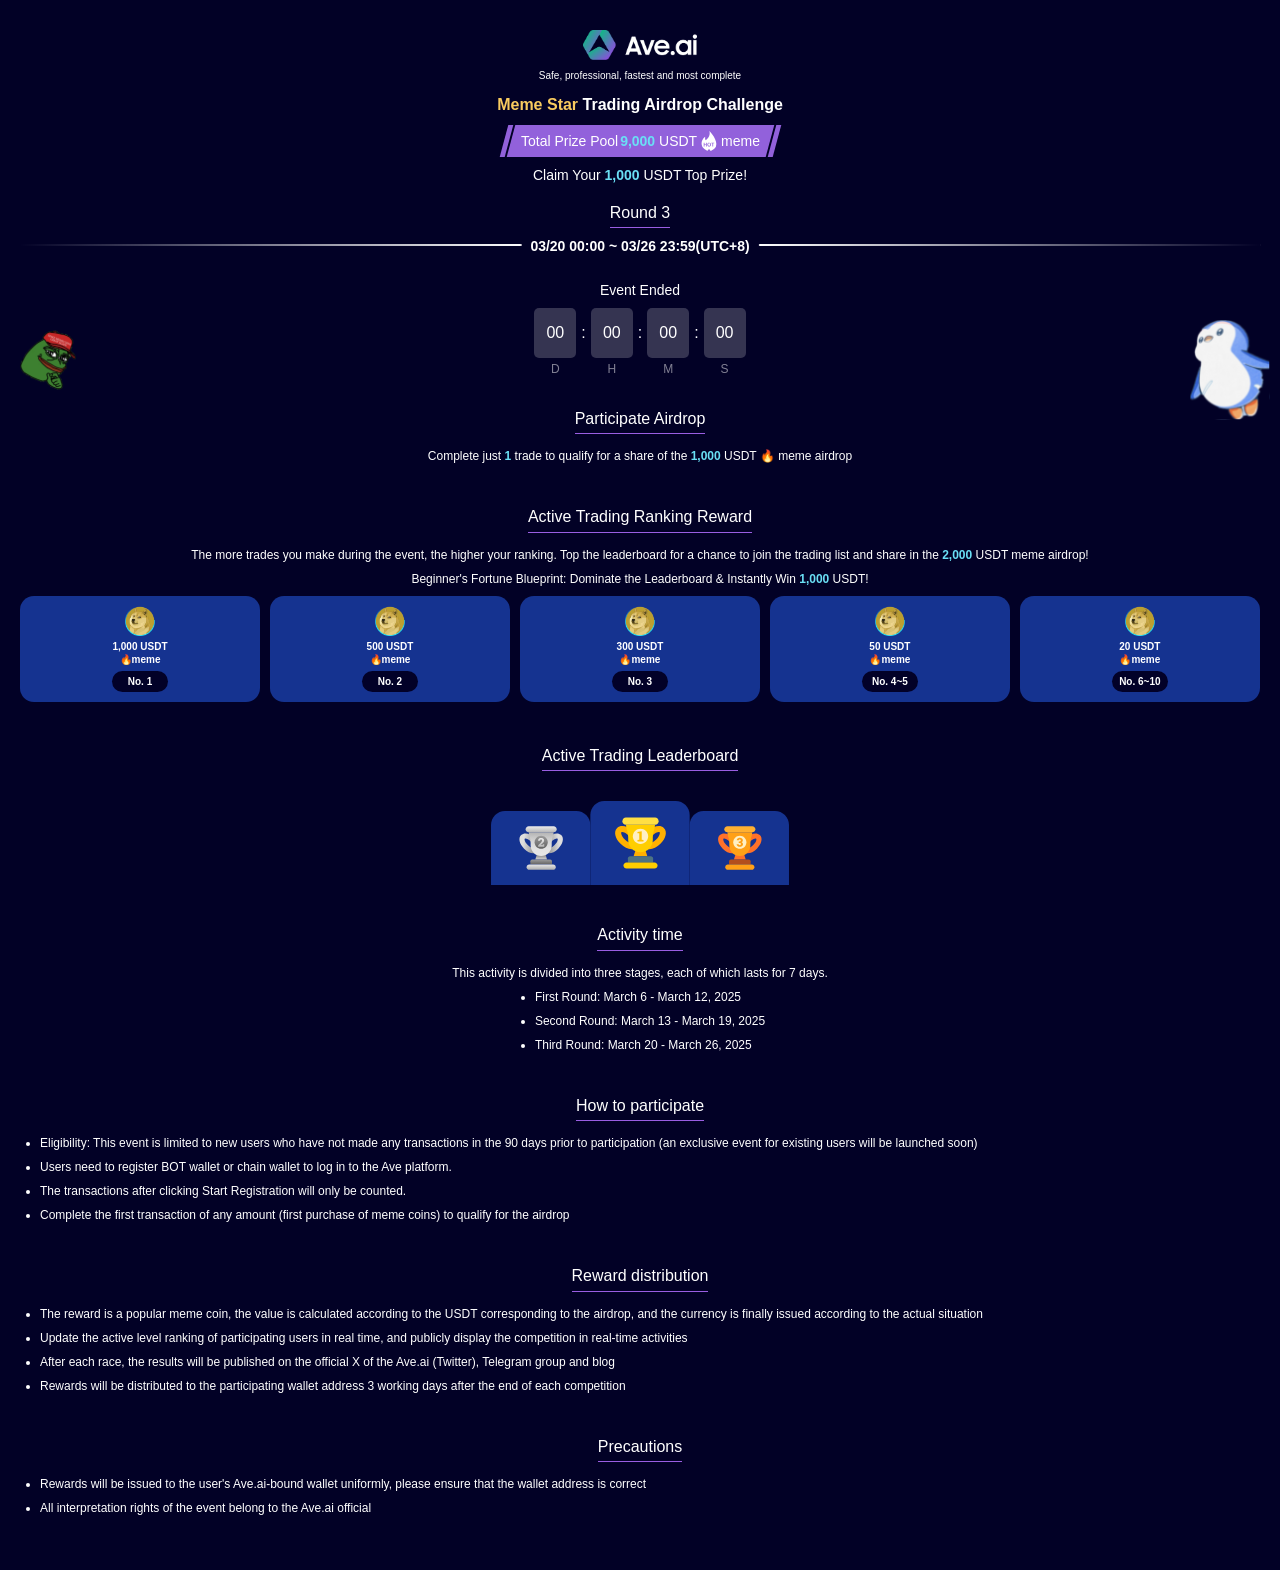
==== index.html @ 9c424b3a "deploy" ====
<!doctype html><html lang="en"><head><meta charset="UTF-8"><meta name="viewport" content="width=device-width,initial-scale=1"><link rel="icon" href="/favicon.ico"><title>Ave.ai</title><meta property="og:type" content="website"/><meta property="og:url" content="https://airdrop.ave.ai"/><meta property="og:title" content="Ave.ai MEME Trading Airdrop Challenge"/><meta property="og:description" content="Join the 9,000 USDT meme token airdrop! 🚀 Phase 1 (Jan 10-16) offers easy participation with big rewards. Complete 1 trade (1,500 USDT value) to qualify, trade daily for 7 days to unlock bonus airdrops, and climb the leaderboard for a chance at even more! Don't miss out! 🎉"/><meta property="og:image" content="https://ave.s3.ap-east-1.amazonaws.com/logo/share-3.jpeg"/><meta property="og:image:width" content="1200"><meta property="og:image:height" content="600"><meta property="twitter:card" content="summary_large_image"/><meta property="twitter:url" content="https://airdrop.ave.ai"/><meta property="twitter:title" content="Ave.ai MEME Trading Airdrop Challenge"/><meta property="twitter:description" content="Join the 9,000 USDT meme token airdrop! 🚀 Phase 1 (Jan 10-16) offers easy participation with big rewards. Complete 1 trade (1,500 USDT value) to qualify, trade daily for 7 days to unlock bonus airdrops, and climb the leaderboard for a chance at even more! Don't miss out! 🎉"/><meta property="twitter:image" content="https://ave.s3.ap-east-1.amazonaws.com/logo/share-3.jpeg"/><meta property="fb:app_id" content="1024585522541030"><script src="/vemachine.js"></script><script>function redirect() {
      let isMobile = /mobile|phone|pad|pod|iPhone|iPod|ios|iPad|Android|Mobile|BlackBerry|IEMobile|MQQBrowser|JUC|Fennec|wOSBrowser|BrowserNG|WebOS|Symbian|Windows Phone/i.test(navigator.userAgent)
      let isRedirect = !/test|localhost/.test(location.host)
      if (!isMobile && location.protocol.includes('http') && isRedirect) {
        location.replace('https://ave.ai/rank' + location.search)
      }
    }
    redirect()</script><script type="module" crossorigin src="/assets/index-4097db12.js"></script><link rel="stylesheet" href="/assets/index-d1c94f36.css"><script type="module">import.meta.url;import("_").catch(()=>1);async function* g(){};if(location.protocol!="file:"){window.__vite_is_modern_browser=true}</script><script type="module">!function(){if(window.__vite_is_modern_browser)return;console.warn("vite: loading legacy chunks, syntax error above and the same error below should be ignored");var e=document.getElementById("vite-legacy-polyfill"),n=document.createElement("script");n.src=e.src,n.onload=function(){System.import(document.getElementById('vite-legacy-entry').getAttribute('data-src'))},document.body.appendChild(n)}();</script></head><body><div id="app"></div><script>(function() {
      const prefersDark = window.matchMedia && window.matchMedia('(prefers-color-scheme: dark)').matches
      const setting = localStorage.getItem('color-schema') || 'auto'
      if (setting === 'dark' || (prefersDark && setting !== 'light'))
        document.documentElement.classList.toggle('dark', true)
    })()</script><script nomodule>!function(){var e=document,t=e.createElement("script");if(!("noModule"in t)&&"onbeforeload"in t){var n=!1;e.addEventListener("beforeload",(function(e){if(e.target===t)n=!0;else if(!e.target.hasAttribute("nomodule")||!n)return;e.preventDefault()}),!0),t.type="module",t.src=".",e.head.appendChild(t),t.remove()}}();</script><script nomodule crossorigin id="vite-legacy-polyfill" src="/assets/polyfills-legacy-a2e82b4e.js"></script><script nomodule crossorigin id="vite-legacy-entry" data-src="/assets/index-legacy-fe4fac6e.js">System.import(document.getElementById('vite-legacy-entry').getAttribute('data-src'))</script></body></html>
---- assets/index-d1c94f36.css ----
*,:before,:after{box-sizing:border-box;border-width:0;border-style:solid;border-color:#e5e7eb}html{line-height:1.5;-webkit-text-size-adjust:100%;-moz-tab-size:4;-o-tab-size:4;tab-size:4;font-family:ui-sans-serif,system-ui,-apple-system,BlinkMacSystemFont,Segoe UI,Roboto,Helvetica Neue,Arial,Noto Sans,sans-serif,"Apple Color Emoji","Segoe UI Emoji",Segoe UI Symbol,"Noto Color Emoji"}body{margin:0;line-height:inherit}hr{height:0;color:inherit;border-top-width:.02667rem}abbr:where([title]){-webkit-text-decoration:underline dotted;text-decoration:underline dotted}h1,h2,h3,h4,h5,h6{font-size:inherit;font-weight:inherit}a{color:inherit;text-decoration:inherit}b,strong{font-weight:bolder}code,kbd,samp,pre{font-family:ui-monospace,SFMono-Regular,Menlo,Monaco,Consolas,Liberation Mono,Courier New,monospace;font-size:1em}small{font-size:80%}sub,sup{font-size:75%;line-height:0;position:relative;vertical-align:baseline}sub{bottom:-.25em}sup{top:-.5em}table{text-indent:0;border-color:inherit;border-collapse:collapse}button,input,optgroup,select,textarea{font-family:inherit;font-feature-settings:inherit;font-variation-settings:inherit;font-size:100%;font-weight:inherit;line-height:inherit;color:inherit;margin:0;padding:0}button,select{text-transform:none}button,[type=button],[type=reset],[type=submit]{-webkit-appearance:button;background-color:transparent;background-image:none}:-moz-focusring{outline:auto}:-moz-ui-invalid{box-shadow:none}progress{vertical-align:baseline}::-webkit-inner-spin-button,::-webkit-outer-spin-button{height:auto}[type=search]{-webkit-appearance:textfield;outline-offset:-.05333rem}::-webkit-search-decoration{-webkit-appearance:none}::-webkit-file-upload-button{-webkit-appearance:button;font:inherit}summary{display:list-item}blockquote,dl,dd,h1,h2,h3,h4,h5,h6,hr,figure,p,pre{margin:0}fieldset{margin:0;padding:0}legend{padding:0}ol,ul,menu{list-style:none;margin:0;padding:0}textarea{resize:vertical}input::-moz-placeholder,textarea::-moz-placeholder{opacity:1;color:#9ca3af}input::placeholder,textarea::placeholder{opacity:1;color:#9ca3af}button,[role=button]{cursor:pointer}:disabled{cursor:default}img,svg,video,canvas,audio,iframe,embed,object{display:block;vertical-align:middle}img,video{max-width:100%;height:auto}[hidden]{display:none}*,:before,:after{--un-rotate:0;--un-rotate-x:0;--un-rotate-y:0;--un-rotate-z:0;--un-scale-x:1;--un-scale-y:1;--un-scale-z:1;--un-skew-x:0;--un-skew-y:0;--un-translate-x:0;--un-translate-y:0;--un-translate-z:0;--un-pan-x: ;--un-pan-y: ;--un-pinch-zoom: ;--un-scroll-snap-strictness:proximity;--un-ordinal: ;--un-slashed-zero: ;--un-numeric-figure: ;--un-numeric-spacing: ;--un-numeric-fraction: ;--un-border-spacing-x:0;--un-border-spacing-y:0;--un-ring-offset-shadow:0 0 rgba(0,0,0,0);--un-ring-shadow:0 0 rgba(0,0,0,0);--un-shadow-inset: ;--un-shadow:0 0 rgba(0,0,0,0);--un-ring-inset: ;--un-ring-offset-width:0;--un-ring-offset-color:#fff;--un-ring-width:0;--un-ring-color:rgba(147,197,253,.5);--un-blur: ;--un-brightness: ;--un-contrast: ;--un-drop-shadow: ;--un-grayscale: ;--un-hue-rotate: ;--un-invert: ;--un-saturate: ;--un-sepia: ;--un-backdrop-blur: ;--un-backdrop-brightness: ;--un-backdrop-contrast: ;--un-backdrop-grayscale: ;--un-backdrop-hue-rotate: ;--un-backdrop-invert: ;--un-backdrop-opacity: ;--un-backdrop-saturate: ;--un-backdrop-sepia: }::backdrop{--un-rotate:0;--un-rotate-x:0;--un-rotate-y:0;--un-rotate-z:0;--un-scale-x:1;--un-scale-y:1;--un-scale-z:1;--un-skew-x:0;--un-skew-y:0;--un-translate-x:0;--un-translate-y:0;--un-translate-z:0;--un-pan-x: ;--un-pan-y: ;--un-pinch-zoom: ;--un-scroll-snap-strictness:proximity;--un-ordinal: ;--un-slashed-zero: ;--un-numeric-figure: ;--un-numeric-spacing: ;--un-numeric-fraction: ;--un-border-spacing-x:0;--un-border-spacing-y:0;--un-ring-offset-shadow:0 0 rgba(0,0,0,0);--un-ring-shadow:0 0 rgba(0,0,0,0);--un-shadow-inset: ;--un-shadow:0 0 rgba(0,0,0,0);--un-ring-inset: ;--un-ring-offset-width:0;--un-ring-offset-color:#fff;--un-ring-width:0;--un-ring-color:rgba(147,197,253,.5);--un-blur: ;--un-brightness: ;--un-contrast: ;--un-drop-shadow: ;--un-grayscale: ;--un-hue-rotate: ;--un-invert: ;--un-saturate: ;--un-sepia: ;--un-backdrop-blur: ;--un-backdrop-brightness: ;--un-backdrop-contrast: ;--un-backdrop-grayscale: ;--un-backdrop-hue-rotate: ;--un-backdrop-invert: ;--un-backdrop-opacity: ;--un-backdrop-saturate: ;--un-backdrop-sepia: }@font-face{font-family:DM Mono;font-style:normal;font-weight:400;font-display:swap;src:url(https://fonts.gstatic.com/s/dmmono/v14/aFTU7PB1QTsUX8KYthSQBLyM.woff2) format("woff2");unicode-range:U+0100-02BA,U+02BD-02C5,U+02C7-02CC,U+02CE-02D7,U+02DD-02FF,U+0304,U+0308,U+0329,U+1D00-1DBF,U+1E00-1E9F,U+1EF2-1EFF,U+2020,U+20A0-20AB,U+20AD-20C0,U+2113,U+2C60-2C7F,U+A720-A7FF}@font-face{font-family:DM Mono;font-style:normal;font-weight:400;font-display:swap;src:url(https://fonts.gstatic.com/s/dmmono/v14/aFTU7PB1QTsUX8KYthqQBA.woff2) format("woff2");unicode-range:U+0000-00FF,U+0131,U+0152-0153,U+02BB-02BC,U+02C6,U+02DA,U+02DC,U+0304,U+0308,U+0329,U+2000-206F,U+20AC,U+2122,U+2191,U+2193,U+2212,U+2215,U+FEFF,U+FFFD}@font-face{font-family:DM Sans;font-style:normal;font-weight:400;font-display:swap;src:url(https://fonts.gstatic.com/s/dmsans/v15/rP2tp2ywxg089UriI5-g4vlH9VoD8CmcqZG40F9JadbnoEwAopxRR232VGM.woff2) format("woff2");unicode-range:U+0100-02BA,U+02BD-02C5,U+02C7-02CC,U+02CE-02D7,U+02DD-02FF,U+0304,U+0308,U+0329,U+1D00-1DBF,U+1E00-1E9F,U+1EF2-1EFF,U+2020,U+20A0-20AB,U+20AD-20C0,U+2113,U+2C60-2C7F,U+A720-A7FF}@font-face{font-family:DM Sans;font-style:normal;font-weight:400;font-display:swap;src:url(https://fonts.gstatic.com/s/dmsans/v15/rP2tp2ywxg089UriI5-g4vlH9VoD8CmcqZG40F9JadbnoEwAopxRSW32.woff2) format("woff2");unicode-range:U+0000-00FF,U+0131,U+0152-0153,U+02BB-02BC,U+02C6,U+02DA,U+02DC,U+0304,U+0308,U+0329,U+2000-206F,U+20AC,U+2122,U+2191,U+2193,U+2212,U+2215,U+FEFF,U+FFFD}@font-face{font-family:"DM Serif Display";font-style:normal;font-weight:400;font-display:swap;src:url(https://fonts.gstatic.com/s/dmserifdisplay/v15/-nFnOHM81r4j6k0gjAW3mujVU2B2G_5x0ujy.woff2) format("woff2");unicode-range:U+0100-02BA,U+02BD-02C5,U+02C7-02CC,U+02CE-02D7,U+02DD-02FF,U+0304,U+0308,U+0329,U+1D00-1DBF,U+1E00-1E9F,U+1EF2-1EFF,U+2020,U+20A0-20AB,U+20AD-20C0,U+2113,U+2C60-2C7F,U+A720-A7FF}@font-face{font-family:"DM Serif Display";font-style:normal;font-weight:400;font-display:swap;src:url(https://fonts.gstatic.com/s/dmserifdisplay/v15/-nFnOHM81r4j6k0gjAW3mujVU2B2G_Bx0g.woff2) format("woff2");unicode-range:U+0000-00FF,U+0131,U+0152-0153,U+02BB-02BC,U+02C6,U+02DA,U+02DC,U+0304,U+0308,U+0329,U+2000-206F,U+20AC,U+2122,U+2191,U+2193,U+2212,U+2215,U+FEFF,U+FFFD}.absolute{position:absolute}.position-relative,.relative{position:relative}.z-1{z-index:1}.m-5px{margin:.13333rem}.mb--2px{margin-bottom:-.05333rem}.mb-10px{margin-bottom:.26667rem}.mb-20px{margin-bottom:.53333rem}.mb-3px{margin-bottom:.08rem}.ml-10px{margin-left:.26667rem}.ml-2px{margin-left:.05333rem}.mr-10px{margin-right:.26667rem}.mr-2px{margin-right:.05333rem}.mr-5px{margin-right:.13333rem}.mt-10px,[mt-10px=""]{margin-top:.26667rem}.mt-15px{margin-top:.4rem}.mt-20px{margin-top:.53333rem}.mt-2px{margin-top:.05333rem}.mt-30px{margin-top:.8rem}.mt-3px{margin-top:.08rem}.mt-40px{margin-top:1.06667rem}.mt-5px{margin-top:.13333rem}.mt-8px{margin-top:.21333rem}.block,[block=""]{display:block}.h-100px{height:2.66667rem}.h-20px{height:.53333rem}.h-30px{height:.8rem}.h-34px{height:.90667rem}.h-40px{height:1.06667rem}.h-510px{height:13.6rem}.h-60px{height:1.6rem}.min-h-50px,[min-h-50px=""]{min-height:1.33333rem}.min-w-125px{min-width:3.33333rem}.min-w-42px{min-width:1.12rem}.min-w-56px{min-width:1.49333rem}.w-100\%{width:100%}.w-16px{width:.42667rem}.w-20px{width:.53333rem}.w-298px{width:7.94667rem}.w-46px{width:1.22667rem}.flex,[flex=""]{display:flex}.inline-flex{display:inline-flex}.flex-col{flex-direction:column}.flex-wrap{flex-wrap:wrap}.table{display:table}.transform{transform:translate(var(--un-translate-x)) translateY(var(--un-translate-y)) translateZ(var(--un-translate-z)) rotate(var(--un-rotate)) rotateX(var(--un-rotate-x)) rotateY(var(--un-rotate-y)) rotate(var(--un-rotate-z)) skew(var(--un-skew-x)) skewY(var(--un-skew-y)) scaleX(var(--un-scale-x)) scaleY(var(--un-scale-y)) scaleZ(var(--un-scale-z))}.items-start{align-items:flex-start}.items-center{align-items:center}.justify-center{justify-content:center}.border,.border-1px{border-width:.02667rem}.border-b-2px{border-bottom-width:.05333rem}.border-\#fff{--un-border-opacity:1;border-color:rgba(255,255,255,var(--un-border-opacity))}.border-color-\#CFCFDB{--un-border-opacity:1;border-color:rgba(207,207,219,var(--un-border-opacity))}.border-b-\#9A5EE2{--un-border-opacity:1;--un-border-bottom-opacity:var(--un-border-opacity);border-bottom-color:rgba(154,94,226,var(--un-border-bottom-opacity))}.rounded-14px{border-radius:.37333rem}.rounded-30px{border-radius:.8rem}.rounded-50\%{border-radius:50%}.rounded-5px{border-radius:.13333rem}.rounded-8px{border-radius:.21333rem}.bg-\#020128{--un-bg-opacity:1;background-color:rgba(2,1,40,var(--un-bg-opacity))}.bg-\#153390{--un-bg-opacity:1;background-color:rgba(21,51,144,var(--un-bg-opacity))}.p-10px{padding:.26667rem}.p-20px{padding:.53333rem}.p-4\.75px{padding:.12667rem}.p-5px{padding:.13333rem}.pb-30px{padding-bottom:.8rem}.pb-5px{padding-bottom:.13333rem}.pl-0px{padding-left:0}.pl-10px,[pl-10px=""]{padding-left:.26667rem}.pl-20px{padding-left:.53333rem}.pl-5px,[pl-5px=""]{padding-left:.13333rem}.pr-0px{padding-right:0}.pr-10px{padding-right:.26667rem}.pr-5px,[pr-5px=""]{padding-right:.13333rem}.pt-10px{padding-top:.26667rem}.pt-6px{padding-top:.16rem}.text-center{text-align:center}.text-left{text-align:left}.important-text-10px{font-size:.26667rem!important}.important-text-12px{font-size:.32rem!important}.important-text-14px{font-size:.37333rem!important}.important-text-16px{font-size:.42667rem!important}.text-10px{font-size:.26667rem}.text-12px{font-size:.32rem}.text-14px,[text-14px=""]{font-size:.37333rem}.text-16px{font-size:.42667rem}.text-20px{font-size:.53333rem}.text-26px{font-size:.69333rem}.font-400,[font-400=""]{font-weight:400}.font-500{font-weight:500}.font-600{font-weight:600}.font-700{font-weight:700}.lh-16px{line-height:.42667rem}.lh-20px{line-height:.53333rem}.lh-24px,[lh-24px=""]{line-height:.64rem}.lh-36px{line-height:.96rem}.color-\#32325C{--un-text-opacity:1;color:rgba(50,50,92,var(--un-text-opacity))}.color-\#6adff5{--un-text-opacity:1;color:rgba(106,223,245,var(--un-text-opacity))}.color-\#F9CB5F{--un-text-opacity:1;color:rgba(249,203,95,var(--un-text-opacity))}.color-\#fff,[color~="#fff"]{--un-text-opacity:1;color:rgba(255,255,255,var(--un-text-opacity))}.opacity-50{opacity:.5}.opacity-70{opacity:.7}.opacity-80{opacity:.8}[placeholder~="$t("]::-moz-placeholder{color:var(--t\()}[placeholder~="$t("]::placeholder{color:var(--t\()}:root,:host{--van-black: #000;--van-white: #fff;--van-gray-1: #f7f8fa;--van-gray-2: #f2f3f5;--van-gray-3: #ebedf0;--van-gray-4: #dcdee0;--van-gray-5: #c8c9cc;--van-gray-6: #969799;--van-gray-7: #646566;--van-gray-8: #323233;--van-red: #ee0a24;--van-blue: #1989fa;--van-orange: #ff976a;--van-orange-dark: #ed6a0c;--van-orange-light: #fffbe8;--van-green: #07c160;--van-gradient-red: linear-gradient(to right, #ff6034, #ee0a24);--van-gradient-orange: linear-gradient(to right, #ffd01e, #ff8917);--van-primary-color: var(--van-blue);--van-success-color: var(--van-green);--van-danger-color: var(--van-red);--van-warning-color: var(--van-orange);--van-text-color: var(--van-gray-8);--van-text-color-2: var(--van-gray-6);--van-text-color-3: var(--van-gray-5);--van-active-color: var(--van-gray-2);--van-active-opacity: .6;--van-disabled-opacity: .5;--van-background: var(--van-gray-1);--van-background-2: var(--van-white);--van-background-3: var(--van-white);--van-padding-base: .10667rem;--van-padding-xs: .21333rem;--van-padding-sm: .32rem;--van-padding-md: .42667rem;--van-padding-lg: .64rem;--van-padding-xl: .85333rem;--van-font-bold: 600;--van-font-size-xs: .26667rem;--van-font-size-sm: .32rem;--van-font-size-md: .37333rem;--van-font-size-lg: .42667rem;--van-line-height-xs: .37333rem;--van-line-height-sm: .48rem;--van-line-height-md: .53333rem;--van-line-height-lg: .58667rem;--van-base-font: -apple-system, BlinkMacSystemFont, "Helvetica Neue", Helvetica, Segoe UI, Arial, Roboto, "PingFang SC", "miui", "Hiragino Sans GB", "Microsoft Yahei", sans-serif;--van-price-font: avenir-heavy, "PingFang SC", helvetica neue, arial, sans-serif;--van-duration-base: .3s;--van-duration-fast: .2s;--van-ease-out: ease-out;--van-ease-in: ease-in;--van-border-color: var(--van-gray-3);--van-border-width: .02667rem;--van-radius-sm: .05333rem;--van-radius-md: .10667rem;--van-radius-lg: .21333rem;--van-radius-max: 26.64rem}.van-theme-dark{--van-text-color: #f5f5f5;--van-text-color-2: #707070;--van-text-color-3: #4d4d4d;--van-border-color: #3a3a3c;--van-active-color: #3a3a3c;--van-background: #000;--van-background-2: #1c1c1e;--van-background-3: #37363b}html{-webkit-tap-highlight-color:transparent}body{margin:0;font-family:var(--van-base-font)}a{text-decoration:none}input,button,textarea{color:inherit;font:inherit}a:focus,input:focus,button:focus,textarea:focus,[class*=van-]:focus{outline:none}ol,ul{margin:0;padding:0;list-style:none}@keyframes van-slide-up-enter{0%{transform:translate3d(0,100%,0)}}@keyframes van-slide-up-leave{to{transform:translate3d(0,100%,0)}}@keyframes van-slide-down-enter{0%{transform:translate3d(0,-100%,0)}}@keyframes van-slide-down-leave{to{transform:translate3d(0,-100%,0)}}@keyframes van-slide-left-enter{0%{transform:translate3d(-100%,0,0)}}@keyframes van-slide-left-leave{to{transform:translate3d(-100%,0,0)}}@keyframes van-slide-right-enter{0%{transform:translate3d(100%,0,0)}}@keyframes van-slide-right-leave{to{transform:translate3d(100%,0,0)}}@keyframes van-fade-in{0%{opacity:0}to{opacity:1}}@keyframes van-fade-out{0%{opacity:1}to{opacity:0}}@keyframes van-rotate{0%{transform:rotate(0)}to{transform:rotate(360deg)}}.van-fade-enter-active{animation:var(--van-duration-base) van-fade-in both var(--van-ease-out)}.van-fade-leave-active{animation:var(--van-duration-base) van-fade-out both var(--van-ease-in)}.van-slide-up-enter-active{animation:van-slide-up-enter var(--van-duration-base) both var(--van-ease-out)}.van-slide-up-leave-active{animation:van-slide-up-leave var(--van-duration-base) both var(--van-ease-in)}.van-slide-down-enter-active{animation:van-slide-down-enter var(--van-duration-base) both var(--van-ease-out)}.van-slide-down-leave-active{animation:van-slide-down-leave var(--van-duration-base) both var(--van-ease-in)}.van-slide-left-enter-active{animation:van-slide-left-enter var(--van-duration-base) both var(--van-ease-out)}.van-slide-left-leave-active{animation:van-slide-left-leave var(--van-duration-base) both var(--van-ease-in)}.van-slide-right-enter-active{animation:van-slide-right-enter var(--van-duration-base) both var(--van-ease-out)}.van-slide-right-leave-active{animation:van-slide-right-leave var(--van-duration-base) both var(--van-ease-in)}.van-clearfix:after{display:table;clear:both;content:""}.van-ellipsis{overflow:hidden;white-space:nowrap;text-overflow:ellipsis}.van-multi-ellipsis--l2{display:-webkit-box;overflow:hidden;text-overflow:ellipsis;-webkit-line-clamp:2;line-break:anywhere;-webkit-box-orient:vertical}.van-multi-ellipsis--l3{display:-webkit-box;overflow:hidden;text-overflow:ellipsis;-webkit-line-clamp:3;line-break:anywhere;-webkit-box-orient:vertical}.van-safe-area-top{padding-top:constant(safe-area-inset-top);padding-top:env(safe-area-inset-top)}.van-safe-area-bottom{padding-bottom:constant(safe-area-inset-bottom);padding-bottom:env(safe-area-inset-bottom)}.van-haptics-feedback{cursor:pointer}.van-haptics-feedback:active{opacity:var(--van-active-opacity)}[class*=van-hairline]:after{position:absolute;box-sizing:border-box;content:" ";pointer-events:none;top:-50%;right:-50%;bottom:-50%;left:-50%;border:0 solid var(--van-border-color);transform:scale(.5)}.van-hairline,.van-hairline--top,.van-hairline--left,.van-hairline--right,.van-hairline--bottom,.van-hairline--surround,.van-hairline--top-bottom{position:relative}.van-hairline--top:after{border-top-width:var(--van-border-width)}.van-hairline--left:after{border-left-width:var(--van-border-width)}.van-hairline--right:after{border-right-width:var(--van-border-width)}.van-hairline--bottom:after{border-bottom-width:var(--van-border-width)}.van-hairline--top-bottom:after,.van-hairline-unset--top-bottom:after{border-width:var(--van-border-width) 0}.van-hairline--surround:after{border-width:var(--van-border-width)}:root,:host{--van-badge-size: .42667rem;--van-badge-color: var(--van-white);--van-badge-padding: 0 .08rem;--van-badge-font-size: var(--van-font-size-sm);--van-badge-font-weight: var(--van-font-bold);--van-badge-border-width: var(--van-border-width);--van-badge-background: var(--van-danger-color);--van-badge-dot-color: var(--van-danger-color);--van-badge-dot-size: .21333rem;--van-badge-font: -apple-system-font, helvetica neue, arial, sans-serif}.van-badge{display:inline-block;box-sizing:border-box;min-width:var(--van-badge-size);padding:var(--van-badge-padding);color:var(--van-badge-color);font-weight:var(--van-badge-font-weight);font-size:var(--van-badge-font-size);font-family:var(--van-badge-font);line-height:1.2;text-align:center;background:var(--van-badge-background);border:var(--van-badge-border-width) solid var(--van-background-2);border-radius:var(--van-radius-max)}.van-badge--fixed{position:absolute;transform-origin:100%}.van-badge--top-left{top:0;left:0;transform:translate(-50%,-50%)}.van-badge--top-right{top:0;right:0;transform:translate(50%,-50%)}.van-badge--bottom-left{bottom:0;left:0;transform:translate(-50%,50%)}.van-badge--bottom-right{bottom:0;right:0;transform:translate(50%,50%)}.van-badge--dot{width:var(--van-badge-dot-size);min-width:0;height:var(--van-badge-dot-size);background:var(--van-badge-dot-color);border-radius:100%;border:none;padding:0}.van-badge__wrapper{position:relative;display:inline-block}.van-icon{position:relative;display:inline-block;font:.37333rem/1 vant-icon;font:normal normal normal .37333rem/1 var(--van-icon-font-family, "vant-icon");font-size:inherit;text-rendering:auto;-webkit-font-smoothing:antialiased}.van-icon:before{display:inline-block}.van-icon-arrow-double-left:before{content:""}.van-icon-arrow-double-right:before{content:""}.van-icon-contact:before{content:""}.van-icon-notes:before{content:""}.van-icon-records:before{content:""}.van-icon-cash-back-record:before{content:""}.van-icon-newspaper:before{content:""}.van-icon-discount:before{content:""}.van-icon-completed:before{content:""}.van-icon-user:before{content:""}.van-icon-description:before{content:""}.van-icon-list-switch:before{content:""}.van-icon-list-switching:before{content:""}.van-icon-link-o:before{content:""}.van-icon-miniprogram-o:before{content:""}.van-icon-qq:before{content:""}.van-icon-wechat-moments:before{content:""}.van-icon-weibo:before{content:""}.van-icon-cash-o:before{content:""}.van-icon-guide-o:before{content:""}.van-icon-invitation:before{content:""}.van-icon-shield-o:before{content:""}.van-icon-exchange:before{content:""}.van-icon-eye:before{content:""}.van-icon-enlarge:before{content:""}.van-icon-expand-o:before{content:""}.van-icon-eye-o:before{content:""}.van-icon-expand:before{content:""}.van-icon-filter-o:before{content:""}.van-icon-fire:before{content:""}.van-icon-fail:before{content:""}.van-icon-failure:before{content:""}.van-icon-fire-o:before{content:""}.van-icon-flag-o:before{content:""}.van-icon-font:before{content:""}.van-icon-font-o:before{content:""}.van-icon-gem-o:before{content:""}.van-icon-flower-o:before{content:""}.van-icon-gem:before{content:""}.van-icon-gift-card:before{content:""}.van-icon-friends:before{content:""}.van-icon-friends-o:before{content:""}.van-icon-gold-coin:before{content:""}.van-icon-gold-coin-o:before{content:""}.van-icon-good-job-o:before{content:""}.van-icon-gift:before{content:""}.van-icon-gift-o:before{content:""}.van-icon-gift-card-o:before{content:""}.van-icon-good-job:before{content:""}.van-icon-home-o:before{content:""}.van-icon-goods-collect:before{content:""}.van-icon-graphic:before{content:""}.van-icon-goods-collect-o:before{content:""}.van-icon-hot-o:before{content:""}.van-icon-info:before{content:""}.van-icon-hotel-o:before{content:""}.van-icon-info-o:before{content:""}.van-icon-hot-sale-o:before{content:""}.van-icon-hot:before{content:""}.van-icon-like:before{content:""}.van-icon-idcard:before{content:""}.van-icon-like-o:before{content:""}.van-icon-hot-sale:before{content:""}.van-icon-location-o:before{content:""}.van-icon-location:before{content:""}.van-icon-label:before{content:""}.van-icon-lock:before{content:""}.van-icon-label-o:before{content:""}.van-icon-map-marked:before{content:""}.van-icon-logistics:before{content:""}.van-icon-manager:before{content:""}.van-icon-more:before{content:""}.van-icon-live:before{content:""}.van-icon-manager-o:before{content:""}.van-icon-medal:before{content:""}.van-icon-more-o:before{content:""}.van-icon-music-o:before{content:""}.van-icon-music:before{content:""}.van-icon-new-arrival-o:before{content:""}.van-icon-medal-o:before{content:""}.van-icon-new-o:before{content:""}.van-icon-free-postage:before{content:""}.van-icon-newspaper-o:before{content:""}.van-icon-new-arrival:before{content:""}.van-icon-minus:before{content:""}.van-icon-orders-o:before{content:""}.van-icon-new:before{content:""}.van-icon-paid:before{content:""}.van-icon-notes-o:before{content:""}.van-icon-other-pay:before{content:""}.van-icon-pause-circle:before{content:""}.van-icon-pause:before{content:""}.van-icon-pause-circle-o:before{content:""}.van-icon-peer-pay:before{content:""}.van-icon-pending-payment:before{content:""}.van-icon-passed:before{content:""}.van-icon-plus:before{content:""}.van-icon-phone-circle-o:before{content:""}.van-icon-phone-o:before{content:""}.van-icon-printer:before{content:""}.van-icon-photo-fail:before{content:""}.van-icon-phone:before{content:""}.van-icon-photo-o:before{content:""}.van-icon-play-circle:before{content:""}.van-icon-play:before{content:""}.van-icon-phone-circle:before{content:""}.van-icon-point-gift-o:before{content:""}.van-icon-point-gift:before{content:""}.van-icon-play-circle-o:before{content:""}.van-icon-shrink:before{content:""}.van-icon-photo:before{content:""}.van-icon-qr:before{content:""}.van-icon-qr-invalid:before{content:""}.van-icon-question-o:before{content:""}.van-icon-revoke:before{content:""}.van-icon-replay:before{content:""}.van-icon-service:before{content:""}.van-icon-question:before{content:""}.van-icon-search:before{content:""}.van-icon-refund-o:before{content:""}.van-icon-service-o:before{content:""}.van-icon-scan:before{content:""}.van-icon-share:before{content:""}.van-icon-send-gift-o:before{content:""}.van-icon-share-o:before{content:""}.van-icon-setting:before{content:""}.van-icon-points:before{content:""}.van-icon-photograph:before{content:""}.van-icon-shop:before{content:""}.van-icon-shop-o:before{content:""}.van-icon-shop-collect-o:before{content:""}.van-icon-shop-collect:before{content:""}.van-icon-smile:before{content:""}.van-icon-shopping-cart-o:before{content:""}.van-icon-sign:before{content:""}.van-icon-sort:before{content:""}.van-icon-star-o:before{content:""}.van-icon-smile-comment-o:before{content:""}.van-icon-stop:before{content:""}.van-icon-stop-circle-o:before{content:""}.van-icon-smile-o:before{content:""}.van-icon-star:before{content:""}.van-icon-success:before{content:""}.van-icon-stop-circle:before{content:""}.van-icon-records-o:before{content:""}.van-icon-shopping-cart:before{content:""}.van-icon-tosend:before{content:""}.van-icon-todo-list:before{content:""}.van-icon-thumb-circle-o:before{content:""}.van-icon-thumb-circle:before{content:""}.van-icon-umbrella-circle:before{content:""}.van-icon-underway:before{content:""}.van-icon-upgrade:before{content:""}.van-icon-todo-list-o:before{content:""}.van-icon-tv-o:before{content:""}.van-icon-underway-o:before{content:""}.van-icon-user-o:before{content:""}.van-icon-vip-card-o:before{content:""}.van-icon-vip-card:before{content:""}.van-icon-send-gift:before{content:""}.van-icon-wap-home:before{content:""}.van-icon-wap-nav:before{content:""}.van-icon-volume-o:before{content:""}.van-icon-video:before{content:""}.van-icon-wap-home-o:before{content:""}.van-icon-volume:before{content:""}.van-icon-warning:before{content:""}.van-icon-weapp-nav:before{content:""}.van-icon-wechat-pay:before{content:""}.van-icon-warning-o:before{content:""}.van-icon-wechat:before{content:""}.van-icon-setting-o:before{content:""}.van-icon-youzan-shield:before{content:""}.van-icon-warn-o:before{content:""}.van-icon-smile-comment:before{content:""}.van-icon-user-circle-o:before{content:""}.van-icon-video-o:before{content:""}.van-icon-add-square:before{content:""}.van-icon-add:before{content:""}.van-icon-arrow-down:before{content:""}.van-icon-arrow-up:before{content:""}.van-icon-arrow:before{content:""}.van-icon-after-sale:before{content:""}.van-icon-add-o:before{content:""}.van-icon-alipay:before{content:""}.van-icon-ascending:before{content:""}.van-icon-apps-o:before{content:""}.van-icon-aim:before{content:""}.van-icon-award:before{content:""}.van-icon-arrow-left:before{content:""}.van-icon-award-o:before{content:""}.van-icon-audio:before{content:""}.van-icon-bag-o:before{content:""}.van-icon-balance-list:before{content:""}.van-icon-back-top:before{content:""}.van-icon-bag:before{content:""}.van-icon-balance-pay:before{content:""}.van-icon-balance-o:before{content:""}.van-icon-bar-chart-o:before{content:""}.van-icon-bars:before{content:""}.van-icon-balance-list-o:before{content:""}.van-icon-birthday-cake-o:before{content:""}.van-icon-bookmark:before{content:""}.van-icon-bill:before{content:""}.van-icon-bell:before{content:""}.van-icon-browsing-history-o:before{content:""}.van-icon-browsing-history:before{content:""}.van-icon-bookmark-o:before{content:""}.van-icon-bulb-o:before{content:""}.van-icon-bullhorn-o:before{content:""}.van-icon-bill-o:before{content:""}.van-icon-calendar-o:before{content:""}.van-icon-brush-o:before{content:""}.van-icon-card:before{content:""}.van-icon-cart-o:before{content:""}.van-icon-cart-circle:before{content:""}.van-icon-cart-circle-o:before{content:""}.van-icon-cart:before{content:""}.van-icon-cash-on-deliver:before{content:""}.van-icon-cash-back-record-o:before{content:""}.van-icon-cashier-o:before{content:""}.van-icon-chart-trending-o:before{content:""}.van-icon-certificate:before{content:""}.van-icon-chat:before{content:""}.van-icon-clear:before{content:""}.van-icon-chat-o:before{content:""}.van-icon-checked:before{content:""}.van-icon-clock:before{content:""}.van-icon-clock-o:before{content:""}.van-icon-close:before{content:""}.van-icon-closed-eye:before{content:""}.van-icon-circle:before{content:""}.van-icon-cluster-o:before{content:""}.van-icon-column:before{content:""}.van-icon-comment-circle-o:before{content:""}.van-icon-cluster:before{content:""}.van-icon-comment:before{content:""}.van-icon-comment-o:before{content:""}.van-icon-comment-circle:before{content:""}.van-icon-completed-o:before{content:""}.van-icon-credit-pay:before{content:""}.van-icon-coupon:before{content:""}.van-icon-debit-pay:before{content:""}.van-icon-coupon-o:before{content:""}.van-icon-contact-o:before{content:""}.van-icon-descending:before{content:""}.van-icon-desktop-o:before{content:""}.van-icon-diamond-o:before{content:""}.van-icon-description-o:before{content:""}.van-icon-delete:before{content:""}.van-icon-diamond:before{content:""}.van-icon-delete-o:before{content:""}.van-icon-cross:before{content:""}.van-icon-edit:before{content:""}.van-icon-ellipsis:before{content:""}.van-icon-down:before{content:""}.van-icon-discount-o:before{content:""}.van-icon-ecard-pay:before{content:""}.van-icon-envelop-o:before{content:""}@font-face{font-weight:400;font-family:vant-icon;font-style:normal;font-display:auto;src:url([data-uri]) format("woff2"),url(//at.alicdn.com/t/c/font_2553510_ciljc7axaw7.woff?t=1705587463221) format("woff")}.van-icon__image{display:block;width:1em;height:1em;-o-object-fit:contain;object-fit:contain}:root,:host{--van-overlay-z-index: 1;--van-overlay-background: rgba(0, 0, 0, .7)}.van-overlay{position:fixed;top:0;left:0;z-index:var(--van-overlay-z-index);width:100%;height:100%;background:var(--van-overlay-background)}:root,:host{--van-popup-background: var(--van-background-2);--van-popup-transition: transform var(--van-duration-base);--van-popup-round-radius: .42667rem;--van-popup-close-icon-size: .58667rem;--van-popup-close-icon-color: var(--van-gray-5);--van-popup-close-icon-margin: .42667rem;--van-popup-close-icon-z-index: 1}.van-overflow-hidden{overflow:hidden!important}.van-popup{position:fixed;max-height:100%;overflow-y:auto;box-sizing:border-box;background:var(--van-popup-background);transition:var(--van-popup-transition);-webkit-overflow-scrolling:touch}.van-popup--center{top:50%;left:0;right:0;width:-moz-fit-content;width:fit-content;max-width:calc(100vw - var(--van-padding-md) * 2);margin:0 auto;transform:translateY(-50%)}.van-popup--center.van-popup--round{border-radius:var(--van-popup-round-radius)}.van-popup--top{top:0;left:0;width:100%}.van-popup--top.van-popup--round{border-radius:0 0 var(--van-popup-round-radius) var(--van-popup-round-radius)}.van-popup--right{top:50%;right:0;transform:translate3d(0,-50%,0)}.van-popup--right.van-popup--round{border-radius:var(--van-popup-round-radius) 0 0 var(--van-popup-round-radius)}.van-popup--bottom{bottom:0;left:0;width:100%}.van-popup--bottom.van-popup--round{border-radius:var(--van-popup-round-radius) var(--van-popup-round-radius) 0 0}.van-popup--left{top:50%;left:0;transform:translate3d(0,-50%,0)}.van-popup--left.van-popup--round{border-radius:0 var(--van-popup-round-radius) var(--van-popup-round-radius) 0}.van-popup-slide-top-enter-active,.van-popup-slide-left-enter-active,.van-popup-slide-right-enter-active,.van-popup-slide-bottom-enter-active{transition-timing-function:var(--van-ease-out)}.van-popup-slide-top-leave-active,.van-popup-slide-left-leave-active,.van-popup-slide-right-leave-active,.van-popup-slide-bottom-leave-active{transition-timing-function:var(--van-ease-in)}.van-popup-slide-top-enter-from,.van-popup-slide-top-leave-active{transform:translate3d(0,-100%,0)}.van-popup-slide-right-enter-from,.van-popup-slide-right-leave-active{transform:translate3d(100%,-50%,0)}.van-popup-slide-bottom-enter-from,.van-popup-slide-bottom-leave-active{transform:translate3d(0,100%,0)}.van-popup-slide-left-enter-from,.van-popup-slide-left-leave-active{transform:translate3d(-100%,-50%,0)}.van-popup__close-icon{position:absolute;z-index:var(--van-popup-close-icon-z-index);color:var(--van-popup-close-icon-color);font-size:var(--van-popup-close-icon-size)}.van-popup__close-icon--top-left{top:var(--van-popup-close-icon-margin);left:var(--van-popup-close-icon-margin)}.van-popup__close-icon--top-right{top:var(--van-popup-close-icon-margin);right:var(--van-popup-close-icon-margin)}.van-popup__close-icon--bottom-left{bottom:var(--van-popup-close-icon-margin);left:var(--van-popup-close-icon-margin)}.van-popup__close-icon--bottom-right{right:var(--van-popup-close-icon-margin);bottom:var(--van-popup-close-icon-margin)}:root,:host{--van-loading-text-color: var(--van-text-color-2);--van-loading-text-font-size: var(--van-font-size-md);--van-loading-spinner-color: var(--van-gray-5);--van-loading-spinner-size: .8rem;--van-loading-spinner-duration: .8s}.van-loading{position:relative;color:var(--van-loading-spinner-color);font-size:0;vertical-align:middle}.van-loading__spinner{position:relative;display:inline-block;width:var(--van-loading-spinner-size);max-width:100%;height:var(--van-loading-spinner-size);max-height:100%;vertical-align:middle;animation:van-rotate var(--van-loading-spinner-duration) linear infinite}.van-loading__spinner--spinner{animation-timing-function:steps(12)}.van-loading__spinner--circular{animation-duration:2s}.van-loading__line{position:absolute;top:0;left:0;width:100%;height:100%}.van-loading__line:before{display:block;width:.05333rem;height:25%;margin:0 auto;background-color:currentColor;border-radius:40%;content:" "}.van-loading__circular{display:block;width:100%;height:100%}.van-loading__circular circle{animation:van-circular 1.5s ease-in-out infinite;stroke:currentColor;stroke-width:3;stroke-linecap:round}.van-loading__text{display:inline-block;margin-left:var(--van-padding-xs);color:var(--van-loading-text-color);font-size:var(--van-loading-text-font-size);vertical-align:middle}.van-loading--vertical{display:flex;flex-direction:column;align-items:center}.van-loading--vertical .van-loading__text{margin:var(--van-padding-xs) 0 0}@keyframes van-circular{0%{stroke-dasharray:1,200;stroke-dashoffset:0}50%{stroke-dasharray:90,150;stroke-dashoffset:-40}to{stroke-dasharray:90,150;stroke-dashoffset:-120}}.van-loading__line--1{transform:rotate(30deg);opacity:1}.van-loading__line--2{transform:rotate(60deg);opacity:.9375}.van-loading__line--3{transform:rotate(90deg);opacity:.875}.van-loading__line--4{transform:rotate(120deg);opacity:.8125}.van-loading__line--5{transform:rotate(150deg);opacity:.75}.van-loading__line--6{transform:rotate(180deg);opacity:.6875}.van-loading__line--7{transform:rotate(210deg);opacity:.625}.van-loading__line--8{transform:rotate(240deg);opacity:.5625}.van-loading__line--9{transform:rotate(270deg);opacity:.5}.van-loading__line--10{transform:rotate(300deg);opacity:.4375}.van-loading__line--11{transform:rotate(330deg);opacity:.375}.van-loading__line--12{transform:rotate(360deg);opacity:.3125}:root,:host{--van-button-mini-height: .64rem;--van-button-mini-padding: 0 var(--van-padding-base);--van-button-mini-font-size: var(--van-font-size-xs);--van-button-small-height: .85333rem;--van-button-small-padding: 0 var(--van-padding-xs);--van-button-small-font-size: var(--van-font-size-sm);--van-button-normal-padding: 0 .4rem;--van-button-normal-font-size: var(--van-font-size-md);--van-button-large-height: 1.33333rem;--van-button-default-height: 1.17333rem;--van-button-default-line-height: 1.2;--van-button-default-font-size: var(--van-font-size-lg);--van-button-default-color: var(--van-text-color);--van-button-default-background: var(--van-background-2);--van-button-default-border-color: var(--van-gray-4);--van-button-primary-color: var(--van-white);--van-button-primary-background: var(--van-primary-color);--van-button-primary-border-color: var(--van-primary-color);--van-button-success-color: var(--van-white);--van-button-success-background: var(--van-success-color);--van-button-success-border-color: var(--van-success-color);--van-button-danger-color: var(--van-white);--van-button-danger-background: var(--van-danger-color);--van-button-danger-border-color: var(--van-danger-color);--van-button-warning-color: var(--van-white);--van-button-warning-background: var(--van-warning-color);--van-button-warning-border-color: var(--van-warning-color);--van-button-border-width: var(--van-border-width);--van-button-radius: var(--van-radius-md);--van-button-round-radius: var(--van-radius-max);--van-button-plain-background: var(--van-white);--van-button-disabled-opacity: var(--van-disabled-opacity);--van-button-icon-size: 1.2em;--van-button-loading-icon-size: .53333rem}.van-theme-dark{--van-button-plain-background: transparent}.van-button{position:relative;display:inline-block;box-sizing:border-box;height:var(--van-button-default-height);margin:0;padding:0;font-size:var(--van-button-default-font-size);line-height:var(--van-button-default-line-height);text-align:center;border-radius:var(--van-button-radius);cursor:pointer;transition:opacity var(--van-duration-fast);-webkit-appearance:none;-webkit-font-smoothing:auto}.van-button:before{position:absolute;top:50%;left:50%;width:100%;height:100%;background:var(--van-black);border:inherit;border-color:var(--van-black);border-radius:inherit;transform:translate(-50%,-50%);opacity:0;content:" "}.van-button:active:before{opacity:.1}.van-button--loading:before,.van-button--disabled:before{display:none}.van-button--default{color:var(--van-button-default-color);background:var(--van-button-default-background);border:var(--van-button-border-width) solid var(--van-button-default-border-color)}.van-button--primary{color:var(--van-button-primary-color);background:var(--van-button-primary-background);border:var(--van-button-border-width) solid var(--van-button-primary-border-color)}.van-button--success{color:var(--van-button-success-color);background:var(--van-button-success-background);border:var(--van-button-border-width) solid var(--van-button-success-border-color)}.van-button--danger{color:var(--van-button-danger-color);background:var(--van-button-danger-background);border:var(--van-button-border-width) solid var(--van-button-danger-border-color)}.van-button--warning{color:var(--van-button-warning-color);background:var(--van-button-warning-background);border:var(--van-button-border-width) solid var(--van-button-warning-border-color)}.van-button--plain{background:var(--van-button-plain-background)}.van-button--plain.van-button--primary{color:var(--van-button-primary-background)}.van-button--plain.van-button--success{color:var(--van-button-success-background)}.van-button--plain.van-button--danger{color:var(--van-button-danger-background)}.van-button--plain.van-button--warning{color:var(--van-button-warning-background)}.van-button--large{width:100%;height:var(--van-button-large-height)}.van-button--normal{padding:var(--van-button-normal-padding);font-size:var(--van-button-normal-font-size)}.van-button--small{height:var(--van-button-small-height);padding:var(--van-button-small-padding);font-size:var(--van-button-small-font-size)}.van-button__loading{color:inherit;font-size:inherit}.van-button__loading .van-loading__spinner{color:currentColor;width:var(--van-button-loading-icon-size);height:var(--van-button-loading-icon-size)}.van-button--mini{height:var(--van-button-mini-height);padding:var(--van-button-mini-padding);font-size:var(--van-button-mini-font-size)}.van-button--mini+.van-button--mini{margin-left:var(--van-padding-base)}.van-button--block{display:block;width:100%}.van-button--disabled{cursor:not-allowed;opacity:var(--van-button-disabled-opacity)}.van-button--loading{cursor:default}.van-button--round{border-radius:var(--van-button-round-radius)}.van-button--square{border-radius:0}.van-button__content{display:flex;align-items:center;justify-content:center;height:100%}.van-button__content:before{content:" "}.van-button__icon{font-size:var(--van-button-icon-size);line-height:inherit}.van-button__icon+.van-button__text,.van-button__loading+.van-button__text,.van-button__text+.van-button__icon,.van-button__text+.van-button__loading{margin-left:var(--van-padding-base)}.van-button--hairline{border-width:0}.van-button--hairline:after{border-color:inherit;border-radius:calc(var(--van-button-radius) * 2)}.van-button--hairline.van-button--round:after{border-radius:var(--van-button-round-radius)}.van-button--hairline.van-button--square:after{border-radius:0}:root,:host{--van-cell-font-size: var(--van-font-size-md);--van-cell-line-height: .64rem;--van-cell-vertical-padding: .26667rem;--van-cell-horizontal-padding: var(--van-padding-md);--van-cell-text-color: var(--van-text-color);--van-cell-background: var(--van-background-2);--van-cell-border-color: var(--van-border-color);--van-cell-active-color: var(--van-active-color);--van-cell-required-color: var(--van-danger-color);--van-cell-label-color: var(--van-text-color-2);--van-cell-label-font-size: var(--van-font-size-sm);--van-cell-label-line-height: var(--van-line-height-sm);--van-cell-label-margin-top: var(--van-padding-base);--van-cell-value-color: var(--van-text-color-2);--van-cell-value-font-size: inherit;--van-cell-icon-size: .42667rem;--van-cell-right-icon-color: var(--van-gray-6);--van-cell-large-vertical-padding: var(--van-padding-sm);--van-cell-large-title-font-size: var(--van-font-size-lg);--van-cell-large-label-font-size: var(--van-font-size-md);--van-cell-large-value-font-size: inherit}.van-cell{position:relative;display:flex;box-sizing:border-box;width:100%;padding:var(--van-cell-vertical-padding) var(--van-cell-horizontal-padding);overflow:hidden;color:var(--van-cell-text-color);font-size:var(--van-cell-font-size);line-height:var(--van-cell-line-height);background:var(--van-cell-background)}.van-cell:after{position:absolute;box-sizing:border-box;content:" ";pointer-events:none;right:var(--van-padding-md);bottom:0;left:var(--van-padding-md);border-bottom:.02667rem solid var(--van-cell-border-color);transform:scaleY(.5)}.van-cell:last-child:after,.van-cell--borderless:after{display:none}.van-cell__label{margin-top:var(--van-cell-label-margin-top);color:var(--van-cell-label-color);font-size:var(--van-cell-label-font-size);line-height:var(--van-cell-label-line-height)}.van-cell__title,.van-cell__value{flex:1}.van-cell__value{position:relative;overflow:hidden;color:var(--van-cell-value-color);font-size:var(--van-cell-value-font-size);text-align:right;vertical-align:middle;word-wrap:break-word}.van-cell__left-icon,.van-cell__right-icon{height:var(--van-cell-line-height);font-size:var(--van-cell-icon-size);line-height:var(--van-cell-line-height)}.van-cell__left-icon{margin-right:var(--van-padding-base)}.van-cell__right-icon{margin-left:var(--van-padding-base);color:var(--van-cell-right-icon-color)}.van-cell--clickable{cursor:pointer}.van-cell--clickable:active{background-color:var(--van-cell-active-color)}.van-cell--required{overflow:visible}.van-cell--required:before{position:absolute;left:var(--van-padding-xs);color:var(--van-cell-required-color);font-size:var(--van-cell-font-size);content:"*"}.van-cell--center{align-items:center}.van-cell--large{padding-top:var(--van-cell-large-vertical-padding);padding-bottom:var(--van-cell-large-vertical-padding)}.van-cell--large .van-cell__title{font-size:var(--van-cell-large-title-font-size)}.van-cell--large .van-cell__label{font-size:var(--van-cell-large-label-font-size)}.van-cell--large .van-cell__value{font-size:var(--van-cell-large-value-font-size)}:root,:host{--van-field-label-width: 6.2em;--van-field-label-color: var(--van-text-color);--van-field-label-margin-right: var(--van-padding-sm);--van-field-input-text-color: var(--van-text-color);--van-field-input-error-text-color: var(--van-danger-color);--van-field-input-disabled-text-color: var(--van-text-color-3);--van-field-placeholder-text-color: var(--van-text-color-3);--van-field-icon-size: .48rem;--van-field-clear-icon-size: .48rem;--van-field-clear-icon-color: var(--van-gray-5);--van-field-right-icon-color: var(--van-gray-6);--van-field-error-message-color: var(--van-danger-color);--van-field-error-message-font-size: .32rem;--van-field-text-area-min-height: 1.6rem;--van-field-word-limit-color: var(--van-gray-7);--van-field-word-limit-font-size: var(--van-font-size-sm);--van-field-word-limit-line-height: .42667rem;--van-field-disabled-text-color: var(--van-text-color-3);--van-field-required-mark-color: var(--van-red)}.van-field{flex-wrap:wrap}.van-field__label{flex:none;box-sizing:border-box;width:var(--van-field-label-width);margin-right:var(--van-field-label-margin-right);color:var(--van-field-label-color);text-align:left;word-wrap:break-word}.van-field__label--center{text-align:center}.van-field__label--right{text-align:right}.van-field__label--top{display:flex;width:100%;text-align:left;margin-bottom:var(--van-padding-base);overflow-wrap:break-word}.van-field__label--required:before{margin-right:.05333rem;color:var(--van-field-required-mark-color);content:"*"}.van-field--disabled .van-field__label{color:var(--van-field-disabled-text-color)}.van-field__value{overflow:visible}.van-field__body{display:flex;align-items:center}.van-field__control{display:block;box-sizing:border-box;width:100%;min-width:0;margin:0;padding:0;color:var(--van-field-input-text-color);line-height:inherit;text-align:left;background-color:transparent;border:0;resize:none;-webkit-user-select:auto;-moz-user-select:auto;user-select:auto}.van-field__control::-moz-placeholder{color:var(--van-field-placeholder-text-color)}.van-field__control::placeholder{color:var(--van-field-placeholder-text-color)}.van-field__control:-moz-read-only{cursor:default}.van-field__control:read-only{cursor:default}.van-field__control:disabled{color:var(--van-field-input-disabled-text-color);cursor:not-allowed;opacity:1;-webkit-text-fill-color:var(--van-field-input-disabled-text-color)}.van-field__control--center{justify-content:center;text-align:center}.van-field__control--right{justify-content:flex-end;text-align:right}.van-field__control--custom{display:flex;align-items:center;min-height:var(--van-cell-line-height)}.van-field__control--error::-moz-placeholder{color:var(--van-field-input-error-text-color);-webkit-text-fill-color:currentColor}.van-field__control--error,.van-field__control--error::placeholder{color:var(--van-field-input-error-text-color);-webkit-text-fill-color:currentColor}.van-field__control--min-height{min-height:var(--van-field-text-area-min-height)}.van-field__control[type=date],.van-field__control[type=time],.van-field__control[type=datetime-local]{min-height:var(--van-cell-line-height)}.van-field__control[type=search]{-webkit-appearance:none}.van-field__clear,.van-field__icon,.van-field__button,.van-field__right-icon{flex-shrink:0}.van-field__clear,.van-field__right-icon{margin-right:calc(var(--van-padding-xs) * -1);padding:0 var(--van-padding-xs);line-height:inherit}.van-field__clear{color:var(--van-field-clear-icon-color);font-size:var(--van-field-clear-icon-size);cursor:pointer}.van-field__left-icon .van-icon,.van-field__right-icon .van-icon{display:block;font-size:var(--van-field-icon-size);line-height:inherit}.van-field__left-icon{margin-right:var(--van-padding-base)}.van-field__right-icon{color:var(--van-field-right-icon-color)}.van-field__button{padding-left:var(--van-padding-xs)}.van-field__error-message{color:var(--van-field-error-message-color);font-size:var(--van-field-error-message-font-size);text-align:left}.van-field__error-message--center{text-align:center}.van-field__error-message--right{text-align:right}.van-field__word-limit{margin-top:var(--van-padding-base);color:var(--van-field-word-limit-color);font-size:var(--van-field-word-limit-font-size);line-height:var(--van-field-word-limit-line-height);text-align:right}:root,:host{--van-count-down-text-color: var(--van-text-color);--van-count-down-font-size: var(--van-font-size-md);--van-count-down-line-height: var(--van-line-height-md)}.van-count-down{color:var(--van-count-down-text-color);font-size:var(--van-count-down-font-size);line-height:var(--van-count-down-line-height)}:root,:host{--van-divider-margin: var(--van-padding-md) 0;--van-divider-vertical-margin: 0 var(--van-padding-xs);--van-divider-text-color: var(--van-text-color-2);--van-divider-font-size: var(--van-font-size-md);--van-divider-line-height: .64rem;--van-divider-border-color: var(--van-border-color);--van-divider-content-padding: var(--van-padding-md);--van-divider-content-left-width: 10%;--van-divider-content-right-width: 10%}.van-divider{display:flex;align-items:center;margin:var(--van-divider-margin);color:var(--van-divider-text-color);font-size:var(--van-divider-font-size);line-height:var(--van-divider-line-height);border-color:var(--van-divider-border-color);border-style:solid;border-width:0}.van-divider:before,.van-divider:after{display:block;flex:1;box-sizing:border-box;height:.02667rem;border-color:inherit;border-style:inherit;border-width:var(--van-border-width) 0 0}.van-divider:before{content:""}.van-divider--hairline:before,.van-divider--hairline:after{transform:scaleY(.5)}.van-divider--dashed{border-style:dashed}.van-divider--content-center:before,.van-divider--content-left:before,.van-divider--content-right:before{margin-right:var(--van-divider-content-padding)}.van-divider--content-center:after,.van-divider--content-left:after,.van-divider--content-right:after{margin-left:var(--van-divider-content-padding);content:""}.van-divider--content-left:before{max-width:var(--van-divider-content-left-width)}.van-divider--content-right:after{max-width:var(--van-divider-content-right-width)}.van-divider--vertical{display:inline-block;width:var(--van-border-width);height:1em;margin:var(--van-divider-vertical-margin);vertical-align:middle}.van-divider--vertical:before{height:100%;border-width:0 0 0 var(--van-border-width)}.van-divider--vertical:after{display:none}.van-divider--vertical.van-divider--hairline:before{transform:scaleX(.5)}.home-container[data-v-dd806ce1]{position:relative;min-height:100vh;background-color:#020126;padding:.53333rem .4rem;color:#fff;z-index:1}.home-container .icon-top[data-v-dd806ce1]{position:absolute;left:0;top:0;right:0;height:13.6rem;z-index:0;width:100%}.home-container .icon-left[data-v-dd806ce1]{position:absolute;left:.53333rem;top:8.8rem}.home-container .icon-right[data-v-dd806ce1]{position:absolute;right:.26667rem;top:8.53333rem}.home-container .home-content[data-v-dd806ce1]{border-radius:.8rem;min-height:calc(100vh - 1.6rem);position:relative;z-index:1}.home-container .s-1[data-v-dd806ce1]{background:#9261db;height:.85333rem;padding:.13333rem .26667rem;transform:skew(-15deg);position:relative}.home-container .s-1>div[data-v-dd806ce1]{transform:skew(15deg)}.home-container .s-1[data-v-dd806ce1]:before{content:"";display:block;width:.13333rem;position:absolute;height:.85333rem;left:-.18667rem;top:0;background:#9261db}.home-container .s-1[data-v-dd806ce1]:after{content:"";display:block;width:.13333rem;position:absolute;height:.85333rem;right:-.18667rem;top:0;background:#9261db}.home-container .van-divider[data-v-dd806ce1]{margin:0 0 .32rem;--van-divider-content-padding: .21333rem}.home-container .van-divider[data-v-dd806ce1]:before,.home-container .van-divider[data-v-dd806ce1]:after{background:linear-gradient(90deg,rgba(139,79,221,0) 0%,#fff 100%);height:.10667rem;border-radius:.05333rem;color:transparent;border-color:transparent}.home-container .van-divider[data-v-dd806ce1]:after{background:linear-gradient(90deg,rgba(139,79,221,0) 0%,#fff 100%);height:.10667rem;border-radius:.05333rem;color:transparent;border-color:transparent;transform:scale(-1,-.5)}.home-container .btn-join[data-v-dd806ce1]{display:inline-flex;min-width:3.73333rem;height:1.33333rem;background-image:url(/assets/btn-dafe4b1a.svg);background-size:contain;background-position:center;align-items:center;justify-content:center;padding-bottom:.08rem;line-height:1}.home-container .sign-list[data-v-dd806ce1]{width:calc(100% + .26667rem);margin-left:-.13333rem}.home-container .sign-list>li[data-v-dd806ce1]{width:calc(20% - .26667rem)}.home-container .top3-list[data-v-dd806ce1]{padding:0 .26667rem;display:flex;align-items:flex-end}.home-container .top3-list li[data-v-dd806ce1]{flex:1;border-radius:.42667rem .42667rem 0 0}.home-container .top3-list li[data-v-dd806ce1]:nth-child(1){background:linear-gradient(180deg,#9898A7 1%,#020128 200%);min-height:2.93333rem}.home-container .top3-list li[data-v-dd806ce1]:nth-child(2){background:linear-gradient(180deg,#F39741 0%,rgba(126,124,60,.4) 100%,rgba(0,0,0,0) 200%);min-height:3.2rem}.home-container .top3-list li[data-v-dd806ce1]:nth-child(3){background:linear-gradient(180deg,#FF6A50 0%,rgba(126,124,60,.4) 100%,rgba(0,0,0,0) 200%);min-height:2.93333rem}.home-container .rank-list[data-v-dd806ce1]{font-weight:400}.home-container .rank-list th[data-v-dd806ce1],.home-container .rank-list td[data-v-dd806ce1]{padding:.13333rem .02667rem;margin:0}.home-container .rank-list th[data-v-dd806ce1]{color:rgba(255,255,255,.6);font-weight:400}.home-container .rank-list td[data-v-dd806ce1]{font-size:.37333rem;padding:.26667rem}.home-container .rank-list td[data-v-dd806ce1]:first-child{color:rgba(255,255,255,.6)}.home-container .rank-list td[data-v-dd806ce1]:last-child{color:#1ce2f8;font-weight:500}.home-container .step-line[data-v-dd806ce1]{margin:.53333rem auto 3.2rem;background-color:rgba(255,255,255,.2);width:calc(100% - 1.86667rem);height:.16rem;border-radius:.37333rem;display:flex;align-items:center;justify-content:space-between}.home-container .step-line .line[data-v-dd806ce1]{height:.16rem;background:transparent;flex:1}.home-container .step-line .line.active[data-v-dd806ce1]{background:#9261db}.home-container .step-line .dot[data-v-dd806ce1]{position:relative;width:.32rem;height:.32rem;border-radius:50%;background:#353655;border:.06667rem solid #999999}.home-container .step-line .dot.active[data-v-dd806ce1]{border-width:.10667rem;background:#9261db;border-color:#fff;width:.48rem;height:.48rem}.home-container .step-line .dot.active .label[data-v-dd806ce1]{top:.61333rem;color:#fff}.home-container .step-line .dot.active2[data-v-dd806ce1]{border-width:.06667rem;background:#9261db;border-color:#fff}.home-container .step-line .dot.active2 .label[data-v-dd806ce1]{color:#fff}.home-container .step-line .dot .label[data-v-dd806ce1]{width:2.66667rem;position:absolute;top:.53333rem;left:50%;transform:translate(-50%);display:flex;flex-direction:column;align-items:center;justify-content:center;font-size:.32rem;font-weight:500;color:rgba(255,255,255,.5)}.home-container .step-line .btn-w[data-v-dd806ce1]{display:flex;align-items:center;justify-content:center;padding:.21333rem;border-radius:1.06667rem;background:#9261db;color:#fff;font-size:.37333rem;font-weight:600;min-width:2.13333rem}.home-container .step-line .btn-w[data-v-dd806ce1]:disabled{background:#353451;color:rgba(255,255,255,.4)}.home-container .step-line .btn-w[data-v-dd806ce1]:active:not(:disabled){opacity:.5}.input-box[data-v-dd806ce1]{--van-cell-background: transparent;--van-field-input-text-color: #fff;border-radius:.21333rem;border:.02667rem solid #fff}.input-box[data-v-dd806ce1] input::-moz-placeholder{opacity:.5}.input-box[data-v-dd806ce1] input::placeholder{opacity:.5}.submit-btn[data-v-dd806ce1]{border-radius:.21333rem;color:#333;margin-top:.53333rem}html,body{margin:0;padding:0;line-height:1.15;font-family:Poppins-Regular,Haas Grot Text R,PingFangSC-Regular,Helvetica Neue,Microsoft YaHei,微软雅黑,Arial,sans-serif}*{box-sizing:border-box}img{display:inline-block}#app{min-height:100vh;margin:0;padding:0}:root{--van-primary-color: #3f80f7}.popup-container.popup-container{background-color:#fff;padding:.4rem;width:90%;min-height:50vh}.popup-title{font-size:.42667rem;text-align:center;margin-top:.13333rem}.clickable{cursor:pointer}.clickable:active{opacity:.5}.color-\#6adff5{font-weight:600}:root,:host{--van-action-bar-background: var(--van-background-2);--van-action-bar-height: 1.33333rem}.van-action-bar{position:fixed;right:0;bottom:0;left:0;display:flex;align-items:center;box-sizing:content-box;height:var(--van-action-bar-height);background:var(--van-action-bar-background)}:root,:host{--van-action-bar-button-height: 1.06667rem;--van-action-bar-button-warning-color: var(--van-gradient-orange);--van-action-bar-button-danger-color: var(--van-gradient-red)}.van-action-bar-button{flex:1;height:var(--van-action-bar-button-height);font-weight:var(--van-font-bold);font-size:var(--van-font-size-md);border:none;border-radius:0}.van-action-bar-button--first{margin-left:.13333rem;border-top-left-radius:var(--van-radius-max);border-bottom-left-radius:var(--van-radius-max)}.van-action-bar-button--last{margin-right:.13333rem;border-top-right-radius:var(--van-radius-max);border-bottom-right-radius:var(--van-radius-max)}.van-action-bar-button--warning{background:var(--van-action-bar-button-warning-color)}.van-action-bar-button--danger{background:var(--van-action-bar-button-danger-color)}@media (max-width: 321px){.van-action-bar-button{font-size:.34667rem}}:root,:host{--van-dialog-width: 8.53333rem;--van-dialog-small-screen-width: 90%;--van-dialog-font-size: var(--van-font-size-lg);--van-dialog-transition: var(--van-duration-base);--van-dialog-radius: .42667rem;--van-dialog-background: var(--van-background-2);--van-dialog-header-font-weight: var(--van-font-bold);--van-dialog-header-line-height: .64rem;--van-dialog-header-padding-top: .69333rem;--van-dialog-header-isolated-padding: var(--van-padding-lg) 0;--van-dialog-message-padding: var(--van-padding-lg);--van-dialog-message-font-size: var(--van-font-size-md);--van-dialog-message-line-height: var(--van-line-height-md);--van-dialog-message-max-height: 60vh;--van-dialog-has-title-message-text-color: var(--van-gray-7);--van-dialog-has-title-message-padding-top: var(--van-padding-xs);--van-dialog-button-height: 1.28rem;--van-dialog-round-button-height: .96rem;--van-dialog-confirm-button-text-color: var(--van-primary-color)}.van-dialog{top:45%;width:var(--van-dialog-width);overflow:hidden;font-size:var(--van-dialog-font-size);background:var(--van-dialog-background);border-radius:var(--van-dialog-radius);backface-visibility:hidden;transition:var(--van-dialog-transition);transition-property:transform,opacity}@media (max-width: 321px){.van-dialog{width:var(--van-dialog-small-screen-width)}}.van-dialog__header{color:var(--van-text-color);padding-top:var(--van-dialog-header-padding-top);font-weight:var(--van-dialog-header-font-weight);line-height:var(--van-dialog-header-line-height);text-align:center}.van-dialog__header--isolated{padding:var(--van-dialog-header-isolated-padding)}.van-dialog__content--isolated{display:flex;align-items:center;min-height:2.77333rem}.van-dialog__message{color:var(--van-text-color);flex:1;max-height:var(--van-dialog-message-max-height);padding:.69333rem var(--van-dialog-message-padding);overflow-y:auto;font-size:var(--van-dialog-message-font-size);line-height:var(--van-dialog-message-line-height);white-space:pre-wrap;text-align:center;word-wrap:break-word;-webkit-overflow-scrolling:touch}.van-dialog__message--has-title{padding-top:var(--van-dialog-has-title-message-padding-top);color:var(--van-dialog-has-title-message-text-color)}.van-dialog__message--left{text-align:left}.van-dialog__message--right{text-align:right}.van-dialog__message--justify{text-align:justify}.van-dialog__footer{display:flex;overflow:hidden;-webkit-user-select:none;-moz-user-select:none;user-select:none}.van-dialog__confirm,.van-dialog__cancel{flex:1;height:var(--van-dialog-button-height);margin:0;border:0;border-radius:0}.van-dialog__confirm,.van-dialog__confirm:active{color:var(--van-dialog-confirm-button-text-color)}.van-dialog--round-button .van-dialog__footer{position:relative;height:auto;padding:var(--van-padding-xs) var(--van-padding-lg) var(--van-padding-md)}.van-dialog--round-button .van-dialog__message{padding-bottom:var(--van-padding-md);color:var(--van-text-color)}.van-dialog--round-button .van-dialog__confirm,.van-dialog--round-button .van-dialog__cancel{height:var(--van-dialog-round-button-height)}.van-dialog--round-button .van-dialog__confirm{color:var(--van-white)}.van-dialog--round-button .van-action-bar-button--first{border-top-left-radius:var(--van-radius-max);border-bottom-left-radius:var(--van-radius-max)}.van-dialog--round-button .van-action-bar-button--last{border-top-right-radius:var(--van-radius-max);border-bottom-right-radius:var(--van-radius-max)}.van-dialog-bounce-enter-from{transform:translate3d(0,-50%,0) scale(.7);opacity:0}.van-dialog-bounce-leave-active{transform:translate3d(0,-50%,0) scale(.9);opacity:0}:root,:host{--van-toast-max-width: 70%;--van-toast-font-size: var(--van-font-size-md);--van-toast-text-color: var(--van-white);--van-toast-loading-icon-color: var(--van-white);--van-toast-line-height: var(--van-line-height-md);--van-toast-radius: var(--van-radius-lg);--van-toast-background: rgba(0, 0, 0, .7);--van-toast-icon-size: .96rem;--van-toast-text-min-width: 2.56rem;--van-toast-text-padding: var(--van-padding-xs) var(--van-padding-sm);--van-toast-default-padding: var(--van-padding-md);--van-toast-default-width: 2.34667rem;--van-toast-default-min-height: 2.34667rem;--van-toast-position-top-distance: 20%;--van-toast-position-bottom-distance: 20%}.van-toast{display:flex;flex-direction:column;align-items:center;justify-content:center;box-sizing:content-box;transition:all var(--van-duration-fast);width:var(--van-toast-default-width);max-width:var(--van-toast-max-width);min-height:var(--van-toast-default-min-height);padding:var(--van-toast-default-padding);color:var(--van-toast-text-color);font-size:var(--van-toast-font-size);line-height:var(--van-toast-line-height);white-space:pre-wrap;word-break:break-all;text-align:center;background:var(--van-toast-background);border-radius:var(--van-toast-radius)}.van-toast--break-normal{word-break:normal;word-wrap:normal}.van-toast--break-word{word-break:normal;word-wrap:break-word}.van-toast--unclickable{overflow:hidden;cursor:not-allowed}.van-toast--unclickable *{pointer-events:none}.van-toast--text,.van-toast--html{width:-moz-fit-content;width:fit-content;min-width:var(--van-toast-text-min-width);min-height:0;padding:var(--van-toast-text-padding)}.van-toast--text .van-toast__text,.van-toast--html .van-toast__text{margin-top:0}.van-toast--top{top:var(--van-toast-position-top-distance)}.van-toast--bottom{top:auto;bottom:var(--van-toast-position-bottom-distance)}.van-toast__icon{font-size:var(--van-toast-icon-size)}.van-toast__loading{padding:var(--van-padding-base);color:var(--van-toast-loading-icon-color)}.van-toast__text{margin-top:var(--van-padding-xs)}:root,:host{--van-notify-text-color: var(--van-white);--van-notify-padding: var(--van-padding-xs) var(--van-padding-md);--van-notify-font-size: var(--van-font-size-md);--van-notify-line-height: var(--van-line-height-md);--van-notify-primary-background: var(--van-primary-color);--van-notify-success-background: var(--van-success-color);--van-notify-danger-background: var(--van-danger-color);--van-notify-warning-background: var(--van-warning-color)}.van-notify{display:flex;align-items:center;justify-content:center;box-sizing:border-box;padding:var(--van-notify-padding);color:var(--van-notify-text-color);font-size:var(--van-notify-font-size);line-height:var(--van-notify-line-height);white-space:pre-wrap;text-align:center;word-wrap:break-word}.van-notify--primary{background:var(--van-notify-primary-background)}.van-notify--success{background:var(--van-notify-success-background)}.van-notify--danger{background:var(--van-notify-danger-background)}.van-notify--warning{background:var(--van-notify-warning-background)}
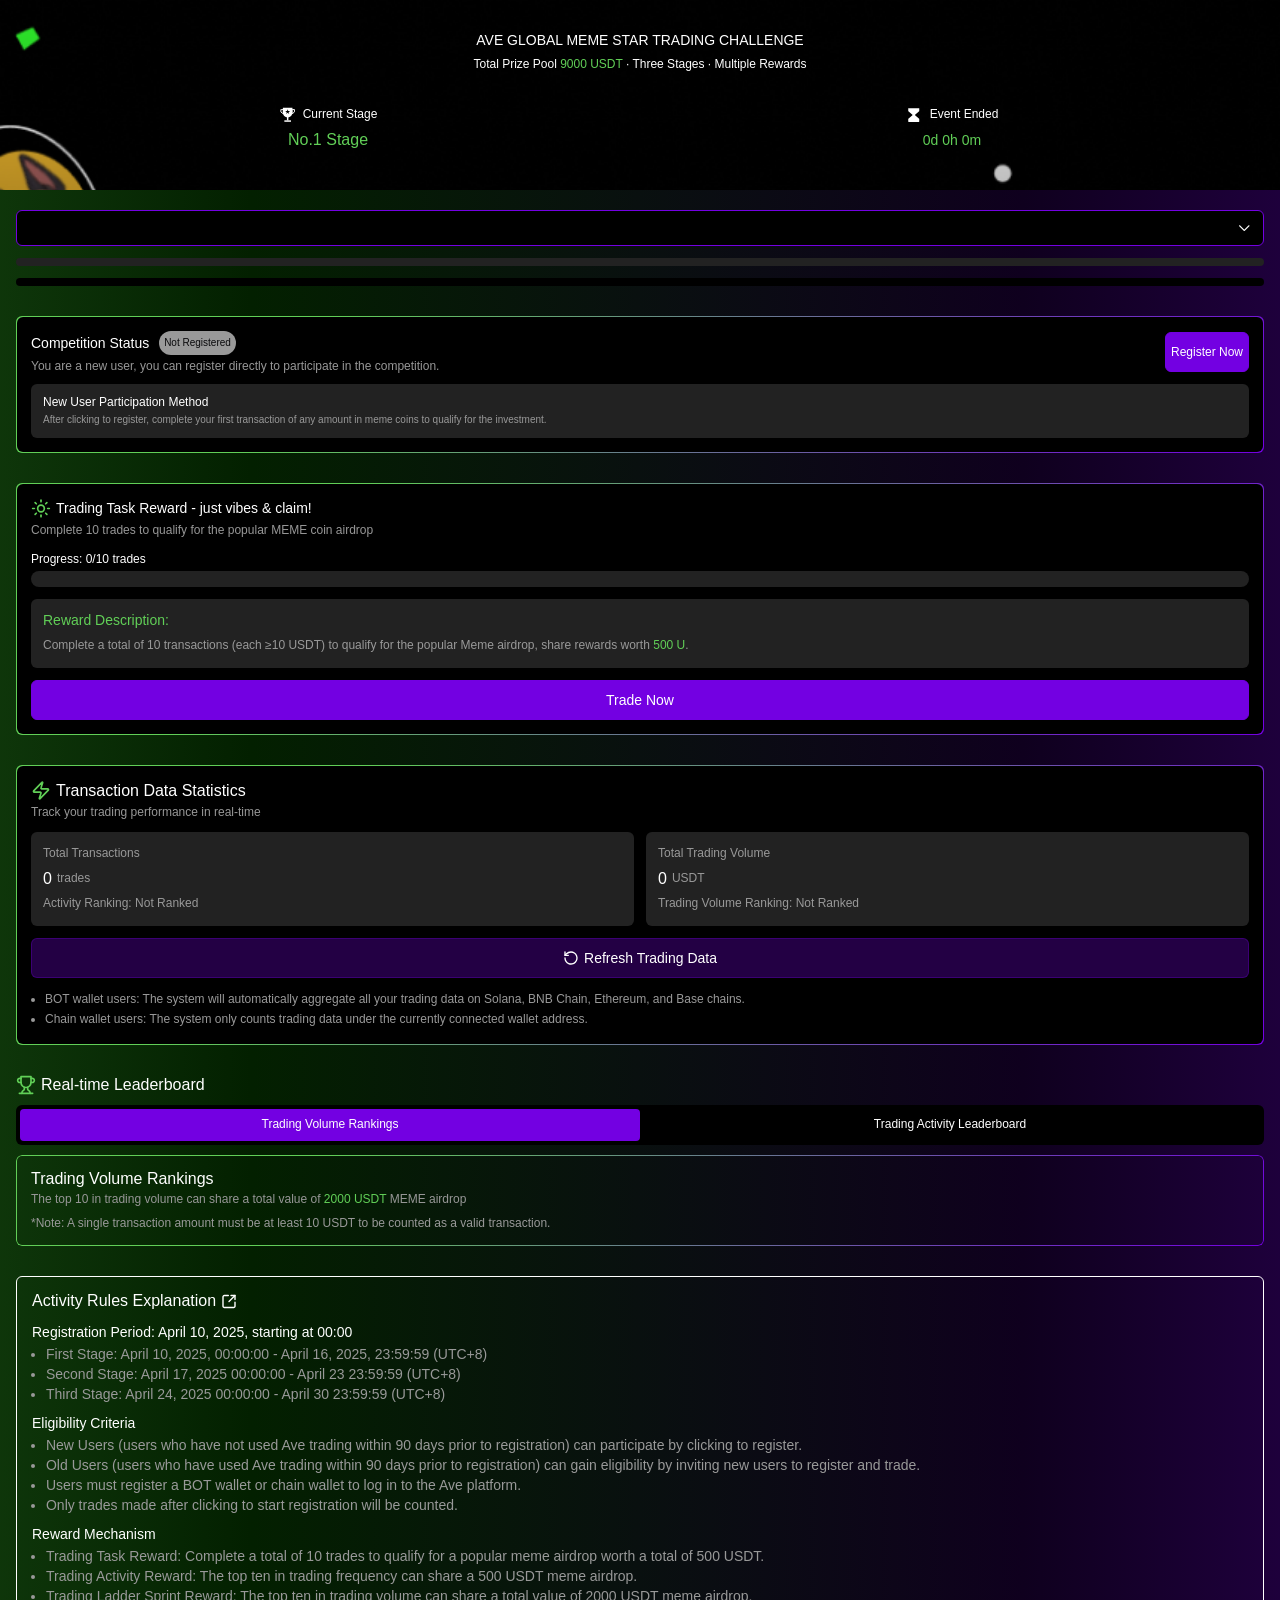
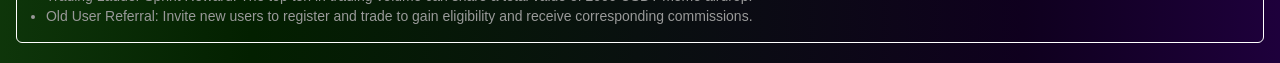
==== commit 948b6c75: "deploy" ====
--- a/index.html
+++ b/index.html
@@ -1,13 +1,13 @@
-<!doctype html><html lang="en"><head><meta charset="UTF-8"><meta name="viewport" content="width=device-width,initial-scale=1"><link rel="icon" href="/favicon.ico"><title>Ave.ai</title><meta property="og:type" content="website"/><meta property="og:url" content="https://airdrop.ave.ai"/><meta property="og:title" content="Ave.ai MEME Trading Airdrop Challenge"/><meta property="og:description" content="Join the 9,000 USDT meme token airdrop! 🚀 Phase 1 (Jan 10-16) offers easy participation with big rewards. Complete 1 trade (1,500 USDT value) to qualify, trade daily for 7 days to unlock bonus airdrops, and climb the leaderboard for a chance at even more! Don't miss out! 🎉"/><meta property="og:image" content="https://ave.s3.ap-east-1.amazonaws.com/logo/share-3.jpeg"/><meta property="og:image:width" content="1200"><meta property="og:image:height" content="600"><meta property="twitter:card" content="summary_large_image"/><meta property="twitter:url" content="https://airdrop.ave.ai"/><meta property="twitter:title" content="Ave.ai MEME Trading Airdrop Challenge"/><meta property="twitter:description" content="Join the 9,000 USDT meme token airdrop! 🚀 Phase 1 (Jan 10-16) offers easy participation with big rewards. Complete 1 trade (1,500 USDT value) to qualify, trade daily for 7 days to unlock bonus airdrops, and climb the leaderboard for a chance at even more! Don't miss out! 🎉"/><meta property="twitter:image" content="https://ave.s3.ap-east-1.amazonaws.com/logo/share-3.jpeg"/><meta property="fb:app_id" content="1024585522541030"><script src="/vemachine.js"></script><script>function redirect() {
+<!doctype html><html lang="en"><head><meta charset="UTF-8"><meta name="viewport" content="width=device-width,initial-scale=1,maximum-scale=1"><link rel="icon" href="/favicon.ico"><title>Ave.ai</title><meta property="og:type" content="website"/><meta property="og:url" content="https://airdrop.ave.ai"/><meta property="og:title" content="Ave.ai MEME Trading Airdrop Challenge"/><meta property="og:description" content="Join the 9,000 USDT meme token airdrop! 🚀 Phase 1 (Jan 10-16) offers easy participation with big rewards. Complete 1 trade (1,500 USDT value) to qualify, trade daily for 7 days to unlock bonus airdrops, and climb the leaderboard for a chance at even more! Don't miss out! 🎉"/><meta property="og:image" content="https://ave.s3.ap-east-1.amazonaws.com/logo/share-3.jpeg"/><meta property="og:image:width" content="1200"><meta property="og:image:height" content="600"><meta property="twitter:card" content="summary_large_image"/><meta property="twitter:url" content="https://airdrop.ave.ai"/><meta property="twitter:title" content="Ave.ai MEME Trading Airdrop Challenge"/><meta property="twitter:description" content="Join the 9,000 USDT meme token airdrop! 🚀 Phase 1 (Jan 10-16) offers easy participation with big rewards. Complete 1 trade (1,500 USDT value) to qualify, trade daily for 7 days to unlock bonus airdrops, and climb the leaderboard for a chance at even more! Don't miss out! 🎉"/><meta property="twitter:image" content="https://ave.s3.ap-east-1.amazonaws.com/logo/share-3.jpeg"/><meta property="fb:app_id" content="1024585522541030"><script src="/vemachine.js"></script><script>function redirect() {
       let isMobile = /mobile|phone|pad|pod|iPhone|iPod|ios|iPad|Android|Mobile|BlackBerry|IEMobile|MQQBrowser|JUC|Fennec|wOSBrowser|BrowserNG|WebOS|Symbian|Windows Phone/i.test(navigator.userAgent)
-      let isRedirect = !/test|localhost/.test(location.host)
+      let isRedirect = !/test|localhost|aveswaprank.github.io/.test(location.host)
       if (!isMobile && location.protocol.includes('http') && isRedirect) {
         location.replace('https://ave.ai/rank' + location.search)
       }
     }
-    redirect()</script><script type="module" crossorigin src="/assets/index-4097db12.js"></script><link rel="stylesheet" href="/assets/index-d1c94f36.css"><script type="module">import.meta.url;import("_").catch(()=>1);async function* g(){};if(location.protocol!="file:"){window.__vite_is_modern_browser=true}</script><script type="module">!function(){if(window.__vite_is_modern_browser)return;console.warn("vite: loading legacy chunks, syntax error above and the same error below should be ignored");var e=document.getElementById("vite-legacy-polyfill"),n=document.createElement("script");n.src=e.src,n.onload=function(){System.import(document.getElementById('vite-legacy-entry').getAttribute('data-src'))},document.body.appendChild(n)}();</script></head><body><div id="app"></div><script>(function() {
+    redirect()</script><script type="module" crossorigin src="/assets/index-3ab0f981.js"></script><link rel="stylesheet" href="/assets/index-d40a1947.css"><script type="module">import.meta.url;import("_").catch(()=>1);async function* g(){};if(location.protocol!="file:"){window.__vite_is_modern_browser=true}</script><script type="module">!function(){if(window.__vite_is_modern_browser)return;console.warn("vite: loading legacy chunks, syntax error above and the same error below should be ignored");var e=document.getElementById("vite-legacy-polyfill"),n=document.createElement("script");n.src=e.src,n.onload=function(){System.import(document.getElementById('vite-legacy-entry').getAttribute('data-src'))},document.body.appendChild(n)}();</script></head><body><div id="app"></div><script>(function() {
       const prefersDark = window.matchMedia && window.matchMedia('(prefers-color-scheme: dark)').matches
       const setting = localStorage.getItem('color-schema') || 'auto'
       if (setting === 'dark' || (prefersDark && setting !== 'light'))
         document.documentElement.classList.toggle('dark', true)
-    })()</script><script nomodule>!function(){var e=document,t=e.createElement("script");if(!("noModule"in t)&&"onbeforeload"in t){var n=!1;e.addEventListener("beforeload",(function(e){if(e.target===t)n=!0;else if(!e.target.hasAttribute("nomodule")||!n)return;e.preventDefault()}),!0),t.type="module",t.src=".",e.head.appendChild(t),t.remove()}}();</script><script nomodule crossorigin id="vite-legacy-polyfill" src="/assets/polyfills-legacy-a2e82b4e.js"></script><script nomodule crossorigin id="vite-legacy-entry" data-src="/assets/index-legacy-fe4fac6e.js">System.import(document.getElementById('vite-legacy-entry').getAttribute('data-src'))</script></body></html>+    })()</script><script nomodule>!function(){var e=document,t=e.createElement("script");if(!("noModule"in t)&&"onbeforeload"in t){var n=!1;e.addEventListener("beforeload",(function(e){if(e.target===t)n=!0;else if(!e.target.hasAttribute("nomodule")||!n)return;e.preventDefault()}),!0),t.type="module",t.src=".",e.head.appendChild(t),t.remove()}}();</script><script nomodule crossorigin id="vite-legacy-polyfill" src="/assets/polyfills-legacy-a2e82b4e.js"></script><script nomodule crossorigin id="vite-legacy-entry" data-src="/assets/index-legacy-bb9fccbe.js">System.import(document.getElementById('vite-legacy-entry').getAttribute('data-src'))</script></body></html>
--- a/assets/index-d40a1947.css
+++ b/assets/index-d40a1947.css
@@ -0,0 +1 @@
+@charset "UTF-8";*,:before,:after{box-sizing:border-box;border-width:0;border-style:solid;border-color:#e5e7eb}html{line-height:1.5;-webkit-text-size-adjust:100%;-moz-tab-size:4;-o-tab-size:4;tab-size:4;font-family:ui-sans-serif,system-ui,-apple-system,BlinkMacSystemFont,Segoe UI,Roboto,Helvetica Neue,Arial,Noto Sans,sans-serif,"Apple Color Emoji","Segoe UI Emoji",Segoe UI Symbol,"Noto Color Emoji"}body{margin:0;line-height:inherit}hr{height:0;color:inherit;border-top-width:.02667rem}abbr:where([title]){-webkit-text-decoration:underline dotted;text-decoration:underline dotted}h1,h2,h3,h4,h5,h6{font-size:inherit;font-weight:inherit}a{color:inherit;text-decoration:inherit}b,strong{font-weight:bolder}code,kbd,samp,pre{font-family:ui-monospace,SFMono-Regular,Menlo,Monaco,Consolas,Liberation Mono,Courier New,monospace;font-size:1em}small{font-size:80%}sub,sup{font-size:75%;line-height:0;position:relative;vertical-align:baseline}sub{bottom:-.25em}sup{top:-.5em}table{text-indent:0;border-color:inherit;border-collapse:collapse}button,input,optgroup,select,textarea{font-family:inherit;font-feature-settings:inherit;font-variation-settings:inherit;font-size:100%;font-weight:inherit;line-height:inherit;color:inherit;margin:0;padding:0}button,select{text-transform:none}button,[type=button],[type=reset],[type=submit]{-webkit-appearance:button;background-color:transparent;background-image:none}:-moz-focusring{outline:auto}:-moz-ui-invalid{box-shadow:none}progress{vertical-align:baseline}::-webkit-inner-spin-button,::-webkit-outer-spin-button{height:auto}[type=search]{-webkit-appearance:textfield;outline-offset:-.05333rem}::-webkit-search-decoration{-webkit-appearance:none}::-webkit-file-upload-button{-webkit-appearance:button;font:inherit}summary{display:list-item}blockquote,dl,dd,h1,h2,h3,h4,h5,h6,hr,figure,p,pre{margin:0}fieldset{margin:0;padding:0}legend{padding:0}ol,ul,menu{list-style:none;margin:0;padding:0}textarea{resize:vertical}input::-moz-placeholder,textarea::-moz-placeholder{opacity:1;color:#9ca3af}input::placeholder,textarea::placeholder{opacity:1;color:#9ca3af}button,[role=button]{cursor:pointer}:disabled{cursor:default}img,svg,video,canvas,audio,iframe,embed,object{display:block;vertical-align:middle}img,video{max-width:100%;height:auto}[hidden]{display:none}*,:before,:after{--un-rotate:0;--un-rotate-x:0;--un-rotate-y:0;--un-rotate-z:0;--un-scale-x:1;--un-scale-y:1;--un-scale-z:1;--un-skew-x:0;--un-skew-y:0;--un-translate-x:0;--un-translate-y:0;--un-translate-z:0;--un-pan-x: ;--un-pan-y: ;--un-pinch-zoom: ;--un-scroll-snap-strictness:proximity;--un-ordinal: ;--un-slashed-zero: ;--un-numeric-figure: ;--un-numeric-spacing: ;--un-numeric-fraction: ;--un-border-spacing-x:0;--un-border-spacing-y:0;--un-ring-offset-shadow:0 0 rgba(0,0,0,0);--un-ring-shadow:0 0 rgba(0,0,0,0);--un-shadow-inset: ;--un-shadow:0 0 rgba(0,0,0,0);--un-ring-inset: ;--un-ring-offset-width:0;--un-ring-offset-color:#fff;--un-ring-width:0;--un-ring-color:rgba(147,197,253,.5);--un-blur: ;--un-brightness: ;--un-contrast: ;--un-drop-shadow: ;--un-grayscale: ;--un-hue-rotate: ;--un-invert: ;--un-saturate: ;--un-sepia: ;--un-backdrop-blur: ;--un-backdrop-brightness: ;--un-backdrop-contrast: ;--un-backdrop-grayscale: ;--un-backdrop-hue-rotate: ;--un-backdrop-invert: ;--un-backdrop-opacity: ;--un-backdrop-saturate: ;--un-backdrop-sepia: }::backdrop{--un-rotate:0;--un-rotate-x:0;--un-rotate-y:0;--un-rotate-z:0;--un-scale-x:1;--un-scale-y:1;--un-scale-z:1;--un-skew-x:0;--un-skew-y:0;--un-translate-x:0;--un-translate-y:0;--un-translate-z:0;--un-pan-x: ;--un-pan-y: ;--un-pinch-zoom: ;--un-scroll-snap-strictness:proximity;--un-ordinal: ;--un-slashed-zero: ;--un-numeric-figure: ;--un-numeric-spacing: ;--un-numeric-fraction: ;--un-border-spacing-x:0;--un-border-spacing-y:0;--un-ring-offset-shadow:0 0 rgba(0,0,0,0);--un-ring-shadow:0 0 rgba(0,0,0,0);--un-shadow-inset: ;--un-shadow:0 0 rgba(0,0,0,0);--un-ring-inset: ;--un-ring-offset-width:0;--un-ring-offset-color:#fff;--un-ring-width:0;--un-ring-color:rgba(147,197,253,.5);--un-blur: ;--un-brightness: ;--un-contrast: ;--un-drop-shadow: ;--un-grayscale: ;--un-hue-rotate: ;--un-invert: ;--un-saturate: ;--un-sepia: ;--un-backdrop-blur: ;--un-backdrop-brightness: ;--un-backdrop-contrast: ;--un-backdrop-grayscale: ;--un-backdrop-hue-rotate: ;--un-backdrop-invert: ;--un-backdrop-opacity: ;--un-backdrop-saturate: ;--un-backdrop-sepia: }@font-face{font-family:DM Mono;font-style:normal;font-weight:400;font-display:swap;src:url(https://fonts.gstatic.com/s/dmmono/v14/aFTU7PB1QTsUX8KYthSQBLyM.woff2) format("woff2");unicode-range:U+0100-02BA,U+02BD-02C5,U+02C7-02CC,U+02CE-02D7,U+02DD-02FF,U+0304,U+0308,U+0329,U+1D00-1DBF,U+1E00-1E9F,U+1EF2-1EFF,U+2020,U+20A0-20AB,U+20AD-20C0,U+2113,U+2C60-2C7F,U+A720-A7FF}@font-face{font-family:DM Mono;font-style:normal;font-weight:400;font-display:swap;src:url(https://fonts.gstatic.com/s/dmmono/v14/aFTU7PB1QTsUX8KYthqQBA.woff2) format("woff2");unicode-range:U+0000-00FF,U+0131,U+0152-0153,U+02BB-02BC,U+02C6,U+02DA,U+02DC,U+0304,U+0308,U+0329,U+2000-206F,U+20AC,U+2122,U+2191,U+2193,U+2212,U+2215,U+FEFF,U+FFFD}@font-face{font-family:DM Sans;font-style:normal;font-weight:400;font-display:swap;src:url(https://fonts.gstatic.com/s/dmsans/v15/rP2tp2ywxg089UriI5-g4vlH9VoD8CmcqZG40F9JadbnoEwAopxRR232VGM.woff2) format("woff2");unicode-range:U+0100-02BA,U+02BD-02C5,U+02C7-02CC,U+02CE-02D7,U+02DD-02FF,U+0304,U+0308,U+0329,U+1D00-1DBF,U+1E00-1E9F,U+1EF2-1EFF,U+2020,U+20A0-20AB,U+20AD-20C0,U+2113,U+2C60-2C7F,U+A720-A7FF}@font-face{font-family:DM Sans;font-style:normal;font-weight:400;font-display:swap;src:url(https://fonts.gstatic.com/s/dmsans/v15/rP2tp2ywxg089UriI5-g4vlH9VoD8CmcqZG40F9JadbnoEwAopxRSW32.woff2) format("woff2");unicode-range:U+0000-00FF,U+0131,U+0152-0153,U+02BB-02BC,U+02C6,U+02DA,U+02DC,U+0304,U+0308,U+0329,U+2000-206F,U+20AC,U+2122,U+2191,U+2193,U+2212,U+2215,U+FEFF,U+FFFD}@font-face{font-family:"DM Serif Display";font-style:normal;font-weight:400;font-display:swap;src:url(https://fonts.gstatic.com/s/dmserifdisplay/v15/-nFnOHM81r4j6k0gjAW3mujVU2B2G_5x0ujy.woff2) format("woff2");unicode-range:U+0100-02BA,U+02BD-02C5,U+02C7-02CC,U+02CE-02D7,U+02DD-02FF,U+0304,U+0308,U+0329,U+1D00-1DBF,U+1E00-1E9F,U+1EF2-1EFF,U+2020,U+20A0-20AB,U+20AD-20C0,U+2113,U+2C60-2C7F,U+A720-A7FF}@font-face{font-family:"DM Serif Display";font-style:normal;font-weight:400;font-display:swap;src:url(https://fonts.gstatic.com/s/dmserifdisplay/v15/-nFnOHM81r4j6k0gjAW3mujVU2B2G_Bx0g.woff2) format("woff2");unicode-range:U+0000-00FF,U+0131,U+0152-0153,U+02BB-02BC,U+02C6,U+02DA,U+02DC,U+0304,U+0308,U+0329,U+2000-206F,U+20AC,U+2122,U+2191,U+2193,U+2212,U+2215,U+FEFF,U+FFFD}.absolute{position:absolute}.relative{position:relative}.isolate{isolation:isolate}.z-2{z-index:2}.my-10px{margin-top:.26667rem;margin-bottom:.26667rem}.my-12px{margin-top:.32rem;margin-bottom:.32rem}.me{margin-inline-end:1rem}.ml-12px{margin-left:.32rem}.ml-5px{margin-left:.13333rem}.mr-10px{margin-right:.26667rem}.mr-5px{margin-right:.13333rem}.mr-8px{margin-right:.21333rem}.mt-10px{margin-top:.26667rem}.mt-12px{margin-top:.32rem}.mt-14px{margin-top:.37333rem}.mt-15px{margin-top:.4rem}.mt-20px{margin-top:.53333rem}.mt-30px{margin-top:.8rem}.mt-5px{margin-top:.13333rem}.mt-8px{margin-top:.21333rem}.block,[block=""]{display:block}.hidden{display:none}.h-20px{height:.53333rem}.max-h-40px{max-height:1.06667rem}.min-h-24px{min-height:.64rem}.min-w-56px{min-width:1.49333rem}.min-w-80px{min-width:2.13333rem}.w-100\%{width:100%}.w-16px{width:.42667rem}.w-20px{width:.53333rem}.w-40px{width:1.06667rem}.flex{display:flex}.flex-1{flex:1 1 0%}.flex-col{flex-direction:column}.table{display:table}.border-collapse{border-collapse:collapse}.list-disc-outside{list-style-position:outside;list-style-type:disc}.items-center{align-items:center}.items-stretch{align-items:stretch}.justify-center{justify-content:center}.justify-between{justify-content:space-between}.border{border-width:.02667rem}.important-border-color-\#fff{--un-border-opacity:1 !important;border-color:rgba(255,255,255,var(--un-border-opacity))!important}.important-rounded-6px{border-radius:.16rem!important}.rounded-12px{border-radius:.32rem}.rounded-4px{border-radius:.10667rem}.rounded-50\%{border-radius:50%}.rounded-6px{border-radius:.16rem}.rounded-8px{border-radius:.21333rem}.bg-\#000000{--un-bg-opacity:1;background-color:rgba(0,0,0,var(--un-bg-opacity))}.bg-\#222222{--un-bg-opacity:1;background-color:rgba(34,34,34,var(--un-bg-opacity))}.bg-\#61CF57{--un-bg-opacity:1;background-color:rgba(97,207,87,var(--un-bg-opacity))}.bg-\#999{--un-bg-opacity:1;background-color:rgba(153,153,153,var(--un-bg-opacity))}.important-p-0{padding:0!important}.p-12px{padding:.32rem}.important-px-5px{padding-left:.13333rem!important;padding-right:.13333rem!important}.px-16px{padding-left:.42667rem;padding-right:.42667rem}.px-5px{padding-left:.13333rem;padding-right:.13333rem}.py-15px{padding-top:.4rem;padding-bottom:.4rem}.py-24px{padding-top:.64rem;padding-bottom:.64rem}.pb-20px{padding-bottom:.53333rem}.pl-14px{padding-left:.37333rem}.pt-32px{padding-top:.85333rem}.text-center{text-align:center}.text-left{text-align:left}.text-right{text-align:right}.important-text-10px{font-size:.26667rem!important}.important-text-12px{font-size:.32rem!important}.important-text-14px{font-size:.37333rem!important}.text-12px{font-size:.32rem}.text-13px{font-size:.34667rem}.text-14px{font-size:.37333rem}.text-16px{font-size:.42667rem}.text-24px{font-size:.64rem}.font-400{font-weight:400}.font-500{font-weight:500}.lh-20px{line-height:.53333rem}.color-\#000{--un-text-opacity:1;color:rgba(0,0,0,var(--un-text-opacity))}.color-\#09090B{--un-text-opacity:1;color:rgba(9,9,11,var(--un-text-opacity))}.color-\#333{--un-text-opacity:1;color:rgba(51,51,51,var(--un-text-opacity))}.color-\#61CF57,[color~="#61CF57"]{--un-text-opacity:1;color:rgba(97,207,87,var(--un-text-opacity))}.color-\#666{--un-text-opacity:1;color:rgba(102,102,102,var(--un-text-opacity))}.color-\#979797{--un-text-opacity:1;color:rgba(151,151,151,var(--un-text-opacity))}.color-\#999,[color~="#999"]{--un-text-opacity:1;color:rgba(153,153,153,var(--un-text-opacity))}.color-\#fff,[color~="#fff"]{--un-text-opacity:1;color:rgba(255,255,255,var(--un-text-opacity))}.important-color-\#333{--un-text-opacity:1 !important;color:rgba(51,51,51,var(--un-text-opacity))!important}[color~="#7300E2"]{--un-text-opacity:1;color:rgba(115,0,226,var(--un-text-opacity))}.opacity-50{opacity:.5}:root,:host{--van-black: #000;--van-white: #fff;--van-gray-1: #f7f8fa;--van-gray-2: #f2f3f5;--van-gray-3: #ebedf0;--van-gray-4: #dcdee0;--van-gray-5: #c8c9cc;--van-gray-6: #969799;--van-gray-7: #646566;--van-gray-8: #323233;--van-red: #ee0a24;--van-blue: #1989fa;--van-orange: #ff976a;--van-orange-dark: #ed6a0c;--van-orange-light: #fffbe8;--van-green: #07c160;--van-gradient-red: linear-gradient(to right, #ff6034, #ee0a24);--van-gradient-orange: linear-gradient(to right, #ffd01e, #ff8917);--van-primary-color: var(--van-blue);--van-success-color: var(--van-green);--van-danger-color: var(--van-red);--van-warning-color: var(--van-orange);--van-text-color: var(--van-gray-8);--van-text-color-2: var(--van-gray-6);--van-text-color-3: var(--van-gray-5);--van-active-color: var(--van-gray-2);--van-active-opacity: .6;--van-disabled-opacity: .5;--van-background: var(--van-gray-1);--van-background-2: var(--van-white);--van-background-3: var(--van-white);--van-padding-base: .10667rem;--van-padding-xs: .21333rem;--van-padding-sm: .32rem;--van-padding-md: .42667rem;--van-padding-lg: .64rem;--van-padding-xl: .85333rem;--van-font-bold: 600;--van-font-size-xs: .26667rem;--van-font-size-sm: .32rem;--van-font-size-md: .37333rem;--van-font-size-lg: .42667rem;--van-line-height-xs: .37333rem;--van-line-height-sm: .48rem;--van-line-height-md: .53333rem;--van-line-height-lg: .58667rem;--van-base-font: -apple-system, BlinkMacSystemFont, "Helvetica Neue", Helvetica, Segoe UI, Arial, Roboto, "PingFang SC", "miui", "Hiragino Sans GB", "Microsoft Yahei", sans-serif;--van-price-font: avenir-heavy, "PingFang SC", helvetica neue, arial, sans-serif;--van-duration-base: .3s;--van-duration-fast: .2s;--van-ease-out: ease-out;--van-ease-in: ease-in;--van-border-color: var(--van-gray-3);--van-border-width: .02667rem;--van-radius-sm: .05333rem;--van-radius-md: .10667rem;--van-radius-lg: .21333rem;--van-radius-max: 26.64rem}.van-theme-dark{--van-text-color: #f5f5f5;--van-text-color-2: #707070;--van-text-color-3: #4d4d4d;--van-border-color: #3a3a3c;--van-active-color: #3a3a3c;--van-background: #000;--van-background-2: #1c1c1e;--van-background-3: #37363b}html{-webkit-tap-highlight-color:transparent}body{margin:0;font-family:var(--van-base-font)}a{text-decoration:none}input,button,textarea{color:inherit;font:inherit}a:focus,input:focus,button:focus,textarea:focus,[class*=van-]:focus{outline:none}ol,ul{margin:0;padding:0;list-style:none}@keyframes van-slide-up-enter{0%{transform:translate3d(0,100%,0)}}@keyframes van-slide-up-leave{to{transform:translate3d(0,100%,0)}}@keyframes van-slide-down-enter{0%{transform:translate3d(0,-100%,0)}}@keyframes van-slide-down-leave{to{transform:translate3d(0,-100%,0)}}@keyframes van-slide-left-enter{0%{transform:translate3d(-100%,0,0)}}@keyframes van-slide-left-leave{to{transform:translate3d(-100%,0,0)}}@keyframes van-slide-right-enter{0%{transform:translate3d(100%,0,0)}}@keyframes van-slide-right-leave{to{transform:translate3d(100%,0,0)}}@keyframes van-fade-in{0%{opacity:0}to{opacity:1}}@keyframes van-fade-out{0%{opacity:1}to{opacity:0}}@keyframes van-rotate{0%{transform:rotate(0)}to{transform:rotate(360deg)}}.van-fade-enter-active{animation:var(--van-duration-base) van-fade-in both var(--van-ease-out)}.van-fade-leave-active{animation:var(--van-duration-base) van-fade-out both var(--van-ease-in)}.van-slide-up-enter-active{animation:van-slide-up-enter var(--van-duration-base) both var(--van-ease-out)}.van-slide-up-leave-active{animation:van-slide-up-leave var(--van-duration-base) both var(--van-ease-in)}.van-slide-down-enter-active{animation:van-slide-down-enter var(--van-duration-base) both var(--van-ease-out)}.van-slide-down-leave-active{animation:van-slide-down-leave var(--van-duration-base) both var(--van-ease-in)}.van-slide-left-enter-active{animation:van-slide-left-enter var(--van-duration-base) both var(--van-ease-out)}.van-slide-left-leave-active{animation:van-slide-left-leave var(--van-duration-base) both var(--van-ease-in)}.van-slide-right-enter-active{animation:van-slide-right-enter var(--van-duration-base) both var(--van-ease-out)}.van-slide-right-leave-active{animation:van-slide-right-leave var(--van-duration-base) both var(--van-ease-in)}.van-clearfix:after{display:table;clear:both;content:""}.van-ellipsis{overflow:hidden;white-space:nowrap;text-overflow:ellipsis}.van-multi-ellipsis--l2{display:-webkit-box;overflow:hidden;text-overflow:ellipsis;-webkit-line-clamp:2;line-break:anywhere;-webkit-box-orient:vertical}.van-multi-ellipsis--l3{display:-webkit-box;overflow:hidden;text-overflow:ellipsis;-webkit-line-clamp:3;line-break:anywhere;-webkit-box-orient:vertical}.van-safe-area-top{padding-top:constant(safe-area-inset-top);padding-top:env(safe-area-inset-top)}.van-safe-area-bottom{padding-bottom:constant(safe-area-inset-bottom);padding-bottom:env(safe-area-inset-bottom)}.van-haptics-feedback{cursor:pointer}.van-haptics-feedback:active{opacity:var(--van-active-opacity)}[class*=van-hairline]:after{position:absolute;box-sizing:border-box;content:" ";pointer-events:none;top:-50%;right:-50%;bottom:-50%;left:-50%;border:0 solid var(--van-border-color);transform:scale(.5)}.van-hairline,.van-hairline--top,.van-hairline--left,.van-hairline--right,.van-hairline--bottom,.van-hairline--surround,.van-hairline--top-bottom{position:relative}.van-hairline--top:after{border-top-width:var(--van-border-width)}.van-hairline--left:after{border-left-width:var(--van-border-width)}.van-hairline--right:after{border-right-width:var(--van-border-width)}.van-hairline--bottom:after{border-bottom-width:var(--van-border-width)}.van-hairline--top-bottom:after,.van-hairline-unset--top-bottom:after{border-width:var(--van-border-width) 0}.van-hairline--surround:after{border-width:var(--van-border-width)}:root,:host{--van-overlay-z-index: 1;--van-overlay-background: rgba(0, 0, 0, .7)}.van-overlay{position:fixed;top:0;left:0;z-index:var(--van-overlay-z-index);width:100%;height:100%;background:var(--van-overlay-background)}:root,:host{--van-badge-size: .42667rem;--van-badge-color: var(--van-white);--van-badge-padding: 0 .08rem;--van-badge-font-size: var(--van-font-size-sm);--van-badge-font-weight: var(--van-font-bold);--van-badge-border-width: var(--van-border-width);--van-badge-background: var(--van-danger-color);--van-badge-dot-color: var(--van-danger-color);--van-badge-dot-size: .21333rem;--van-badge-font: -apple-system-font, helvetica neue, arial, sans-serif}.van-badge{display:inline-block;box-sizing:border-box;min-width:var(--van-badge-size);padding:var(--van-badge-padding);color:var(--van-badge-color);font-weight:var(--van-badge-font-weight);font-size:var(--van-badge-font-size);font-family:var(--van-badge-font);line-height:1.2;text-align:center;background:var(--van-badge-background);border:var(--van-badge-border-width) solid var(--van-background-2);border-radius:var(--van-radius-max)}.van-badge--fixed{position:absolute;transform-origin:100%}.van-badge--top-left{top:0;left:0;transform:translate(-50%,-50%)}.van-badge--top-right{top:0;right:0;transform:translate(50%,-50%)}.van-badge--bottom-left{bottom:0;left:0;transform:translate(-50%,50%)}.van-badge--bottom-right{bottom:0;right:0;transform:translate(50%,50%)}.van-badge--dot{width:var(--van-badge-dot-size);min-width:0;height:var(--van-badge-dot-size);background:var(--van-badge-dot-color);border-radius:100%;border:none;padding:0}.van-badge__wrapper{position:relative;display:inline-block}.van-icon{position:relative;display:inline-block;font:.37333rem/1 vant-icon;font:normal normal normal .37333rem/1 var(--van-icon-font-family, "vant-icon");font-size:inherit;text-rendering:auto;-webkit-font-smoothing:antialiased}.van-icon:before{display:inline-block}.van-icon-arrow-double-left:before{content:""}.van-icon-arrow-double-right:before{content:""}.van-icon-contact:before{content:""}.van-icon-notes:before{content:""}.van-icon-records:before{content:""}.van-icon-cash-back-record:before{content:""}.van-icon-newspaper:before{content:""}.van-icon-discount:before{content:""}.van-icon-completed:before{content:""}.van-icon-user:before{content:""}.van-icon-description:before{content:""}.van-icon-list-switch:before{content:""}.van-icon-list-switching:before{content:""}.van-icon-link-o:before{content:""}.van-icon-miniprogram-o:before{content:""}.van-icon-qq:before{content:""}.van-icon-wechat-moments:before{content:""}.van-icon-weibo:before{content:""}.van-icon-cash-o:before{content:""}.van-icon-guide-o:before{content:""}.van-icon-invitation:before{content:""}.van-icon-shield-o:before{content:""}.van-icon-exchange:before{content:""}.van-icon-eye:before{content:""}.van-icon-enlarge:before{content:""}.van-icon-expand-o:before{content:""}.van-icon-eye-o:before{content:""}.van-icon-expand:before{content:""}.van-icon-filter-o:before{content:""}.van-icon-fire:before{content:""}.van-icon-fail:before{content:""}.van-icon-failure:before{content:""}.van-icon-fire-o:before{content:""}.van-icon-flag-o:before{content:""}.van-icon-font:before{content:""}.van-icon-font-o:before{content:""}.van-icon-gem-o:before{content:""}.van-icon-flower-o:before{content:""}.van-icon-gem:before{content:""}.van-icon-gift-card:before{content:""}.van-icon-friends:before{content:""}.van-icon-friends-o:before{content:""}.van-icon-gold-coin:before{content:""}.van-icon-gold-coin-o:before{content:""}.van-icon-good-job-o:before{content:""}.van-icon-gift:before{content:""}.van-icon-gift-o:before{content:""}.van-icon-gift-card-o:before{content:""}.van-icon-good-job:before{content:""}.van-icon-home-o:before{content:""}.van-icon-goods-collect:before{content:""}.van-icon-graphic:before{content:""}.van-icon-goods-collect-o:before{content:""}.van-icon-hot-o:before{content:""}.van-icon-info:before{content:""}.van-icon-hotel-o:before{content:""}.van-icon-info-o:before{content:""}.van-icon-hot-sale-o:before{content:""}.van-icon-hot:before{content:""}.van-icon-like:before{content:""}.van-icon-idcard:before{content:""}.van-icon-like-o:before{content:""}.van-icon-hot-sale:before{content:""}.van-icon-location-o:before{content:""}.van-icon-location:before{content:""}.van-icon-label:before{content:""}.van-icon-lock:before{content:""}.van-icon-label-o:before{content:""}.van-icon-map-marked:before{content:""}.van-icon-logistics:before{content:""}.van-icon-manager:before{content:""}.van-icon-more:before{content:""}.van-icon-live:before{content:""}.van-icon-manager-o:before{content:""}.van-icon-medal:before{content:""}.van-icon-more-o:before{content:""}.van-icon-music-o:before{content:""}.van-icon-music:before{content:""}.van-icon-new-arrival-o:before{content:""}.van-icon-medal-o:before{content:""}.van-icon-new-o:before{content:""}.van-icon-free-postage:before{content:""}.van-icon-newspaper-o:before{content:""}.van-icon-new-arrival:before{content:""}.van-icon-minus:before{content:""}.van-icon-orders-o:before{content:""}.van-icon-new:before{content:""}.van-icon-paid:before{content:""}.van-icon-notes-o:before{content:""}.van-icon-other-pay:before{content:""}.van-icon-pause-circle:before{content:""}.van-icon-pause:before{content:""}.van-icon-pause-circle-o:before{content:""}.van-icon-peer-pay:before{content:""}.van-icon-pending-payment:before{content:""}.van-icon-passed:before{content:""}.van-icon-plus:before{content:""}.van-icon-phone-circle-o:before{content:""}.van-icon-phone-o:before{content:""}.van-icon-printer:before{content:""}.van-icon-photo-fail:before{content:""}.van-icon-phone:before{content:""}.van-icon-photo-o:before{content:""}.van-icon-play-circle:before{content:""}.van-icon-play:before{content:""}.van-icon-phone-circle:before{content:""}.van-icon-point-gift-o:before{content:""}.van-icon-point-gift:before{content:""}.van-icon-play-circle-o:before{content:""}.van-icon-shrink:before{content:""}.van-icon-photo:before{content:""}.van-icon-qr:before{content:""}.van-icon-qr-invalid:before{content:""}.van-icon-question-o:before{content:""}.van-icon-revoke:before{content:""}.van-icon-replay:before{content:""}.van-icon-service:before{content:""}.van-icon-question:before{content:""}.van-icon-search:before{content:""}.van-icon-refund-o:before{content:""}.van-icon-service-o:before{content:""}.van-icon-scan:before{content:""}.van-icon-share:before{content:""}.van-icon-send-gift-o:before{content:""}.van-icon-share-o:before{content:""}.van-icon-setting:before{content:""}.van-icon-points:before{content:""}.van-icon-photograph:before{content:""}.van-icon-shop:before{content:""}.van-icon-shop-o:before{content:""}.van-icon-shop-collect-o:before{content:""}.van-icon-shop-collect:before{content:""}.van-icon-smile:before{content:""}.van-icon-shopping-cart-o:before{content:""}.van-icon-sign:before{content:""}.van-icon-sort:before{content:""}.van-icon-star-o:before{content:""}.van-icon-smile-comment-o:before{content:""}.van-icon-stop:before{content:""}.van-icon-stop-circle-o:before{content:""}.van-icon-smile-o:before{content:""}.van-icon-star:before{content:""}.van-icon-success:before{content:""}.van-icon-stop-circle:before{content:""}.van-icon-records-o:before{content:""}.van-icon-shopping-cart:before{content:""}.van-icon-tosend:before{content:""}.van-icon-todo-list:before{content:""}.van-icon-thumb-circle-o:before{content:""}.van-icon-thumb-circle:before{content:""}.van-icon-umbrella-circle:before{content:""}.van-icon-underway:before{content:""}.van-icon-upgrade:before{content:""}.van-icon-todo-list-o:before{content:""}.van-icon-tv-o:before{content:""}.van-icon-underway-o:before{content:""}.van-icon-user-o:before{content:""}.van-icon-vip-card-o:before{content:""}.van-icon-vip-card:before{content:""}.van-icon-send-gift:before{content:""}.van-icon-wap-home:before{content:""}.van-icon-wap-nav:before{content:""}.van-icon-volume-o:before{content:""}.van-icon-video:before{content:""}.van-icon-wap-home-o:before{content:""}.van-icon-volume:before{content:""}.van-icon-warning:before{content:""}.van-icon-weapp-nav:before{content:""}.van-icon-wechat-pay:before{content:""}.van-icon-warning-o:before{content:""}.van-icon-wechat:before{content:""}.van-icon-setting-o:before{content:""}.van-icon-youzan-shield:before{content:""}.van-icon-warn-o:before{content:""}.van-icon-smile-comment:before{content:""}.van-icon-user-circle-o:before{content:""}.van-icon-video-o:before{content:""}.van-icon-add-square:before{content:""}.van-icon-add:before{content:""}.van-icon-arrow-down:before{content:""}.van-icon-arrow-up:before{content:""}.van-icon-arrow:before{content:""}.van-icon-after-sale:before{content:""}.van-icon-add-o:before{content:""}.van-icon-alipay:before{content:""}.van-icon-ascending:before{content:""}.van-icon-apps-o:before{content:""}.van-icon-aim:before{content:""}.van-icon-award:before{content:""}.van-icon-arrow-left:before{content:""}.van-icon-award-o:before{content:""}.van-icon-audio:before{content:""}.van-icon-bag-o:before{content:""}.van-icon-balance-list:before{content:""}.van-icon-back-top:before{content:""}.van-icon-bag:before{content:""}.van-icon-balance-pay:before{content:""}.van-icon-balance-o:before{content:""}.van-icon-bar-chart-o:before{content:""}.van-icon-bars:before{content:""}.van-icon-balance-list-o:before{content:""}.van-icon-birthday-cake-o:before{content:""}.van-icon-bookmark:before{content:""}.van-icon-bill:before{content:""}.van-icon-bell:before{content:""}.van-icon-browsing-history-o:before{content:""}.van-icon-browsing-history:before{content:""}.van-icon-bookmark-o:before{content:""}.van-icon-bulb-o:before{content:""}.van-icon-bullhorn-o:before{content:""}.van-icon-bill-o:before{content:""}.van-icon-calendar-o:before{content:""}.van-icon-brush-o:before{content:""}.van-icon-card:before{content:""}.van-icon-cart-o:before{content:""}.van-icon-cart-circle:before{content:""}.van-icon-cart-circle-o:before{content:""}.van-icon-cart:before{content:""}.van-icon-cash-on-deliver:before{content:""}.van-icon-cash-back-record-o:before{content:""}.van-icon-cashier-o:before{content:""}.van-icon-chart-trending-o:before{content:""}.van-icon-certificate:before{content:""}.van-icon-chat:before{content:""}.van-icon-clear:before{content:""}.van-icon-chat-o:before{content:""}.van-icon-checked:before{content:""}.van-icon-clock:before{content:""}.van-icon-clock-o:before{content:""}.van-icon-close:before{content:""}.van-icon-closed-eye:before{content:""}.van-icon-circle:before{content:""}.van-icon-cluster-o:before{content:""}.van-icon-column:before{content:""}.van-icon-comment-circle-o:before{content:""}.van-icon-cluster:before{content:""}.van-icon-comment:before{content:""}.van-icon-comment-o:before{content:""}.van-icon-comment-circle:before{content:""}.van-icon-completed-o:before{content:""}.van-icon-credit-pay:before{content:""}.van-icon-coupon:before{content:""}.van-icon-debit-pay:before{content:""}.van-icon-coupon-o:before{content:""}.van-icon-contact-o:before{content:""}.van-icon-descending:before{content:""}.van-icon-desktop-o:before{content:""}.van-icon-diamond-o:before{content:""}.van-icon-description-o:before{content:""}.van-icon-delete:before{content:""}.van-icon-diamond:before{content:""}.van-icon-delete-o:before{content:""}.van-icon-cross:before{content:""}.van-icon-edit:before{content:""}.van-icon-ellipsis:before{content:""}.van-icon-down:before{content:""}.van-icon-discount-o:before{content:""}.van-icon-ecard-pay:before{content:""}.van-icon-envelop-o:before{content:""}@font-face{font-weight:400;font-family:vant-icon;font-style:normal;font-display:auto;src:url([data-uri]) format("woff2"),url(//at.alicdn.com/t/c/font_2553510_ciljc7axaw7.woff?t=1705587463221) format("woff")}.van-icon__image{display:block;width:1em;height:1em;-o-object-fit:contain;object-fit:contain}:root,:host{--van-loading-text-color: var(--van-text-color-2);--van-loading-text-font-size: var(--van-font-size-md);--van-loading-spinner-color: var(--van-gray-5);--van-loading-spinner-size: .8rem;--van-loading-spinner-duration: .8s}.van-loading{position:relative;color:var(--van-loading-spinner-color);font-size:0;vertical-align:middle}.van-loading__spinner{position:relative;display:inline-block;width:var(--van-loading-spinner-size);max-width:100%;height:var(--van-loading-spinner-size);max-height:100%;vertical-align:middle;animation:van-rotate var(--van-loading-spinner-duration) linear infinite}.van-loading__spinner--spinner{animation-timing-function:steps(12)}.van-loading__spinner--circular{animation-duration:2s}.van-loading__line{position:absolute;top:0;left:0;width:100%;height:100%}.van-loading__line:before{display:block;width:.05333rem;height:25%;margin:0 auto;background-color:currentColor;border-radius:40%;content:" "}.van-loading__circular{display:block;width:100%;height:100%}.van-loading__circular circle{animation:van-circular 1.5s ease-in-out infinite;stroke:currentColor;stroke-width:3;stroke-linecap:round}.van-loading__text{display:inline-block;margin-left:var(--van-padding-xs);color:var(--van-loading-text-color);font-size:var(--van-loading-text-font-size);vertical-align:middle}.van-loading--vertical{display:flex;flex-direction:column;align-items:center}.van-loading--vertical .van-loading__text{margin:var(--van-padding-xs) 0 0}@keyframes van-circular{0%{stroke-dasharray:1,200;stroke-dashoffset:0}50%{stroke-dasharray:90,150;stroke-dashoffset:-40}to{stroke-dasharray:90,150;stroke-dashoffset:-120}}.van-loading__line--1{transform:rotate(30deg);opacity:1}.van-loading__line--2{transform:rotate(60deg);opacity:.9375}.van-loading__line--3{transform:rotate(90deg);opacity:.875}.van-loading__line--4{transform:rotate(120deg);opacity:.8125}.van-loading__line--5{transform:rotate(150deg);opacity:.75}.van-loading__line--6{transform:rotate(180deg);opacity:.6875}.van-loading__line--7{transform:rotate(210deg);opacity:.625}.van-loading__line--8{transform:rotate(240deg);opacity:.5625}.van-loading__line--9{transform:rotate(270deg);opacity:.5}.van-loading__line--10{transform:rotate(300deg);opacity:.4375}.van-loading__line--11{transform:rotate(330deg);opacity:.375}.van-loading__line--12{transform:rotate(360deg);opacity:.3125}:root,:host{--van-button-mini-height: .64rem;--van-button-mini-padding: 0 var(--van-padding-base);--van-button-mini-font-size: var(--van-font-size-xs);--van-button-small-height: .85333rem;--van-button-small-padding: 0 var(--van-padding-xs);--van-button-small-font-size: var(--van-font-size-sm);--van-button-normal-padding: 0 .4rem;--van-button-normal-font-size: var(--van-font-size-md);--van-button-large-height: 1.33333rem;--van-button-default-height: 1.17333rem;--van-button-default-line-height: 1.2;--van-button-default-font-size: var(--van-font-size-lg);--van-button-default-color: var(--van-text-color);--van-button-default-background: var(--van-background-2);--van-button-default-border-color: var(--van-gray-4);--van-button-primary-color: var(--van-white);--van-button-primary-background: var(--van-primary-color);--van-button-primary-border-color: var(--van-primary-color);--van-button-success-color: var(--van-white);--van-button-success-background: var(--van-success-color);--van-button-success-border-color: var(--van-success-color);--van-button-danger-color: var(--van-white);--van-button-danger-background: var(--van-danger-color);--van-button-danger-border-color: var(--van-danger-color);--van-button-warning-color: var(--van-white);--van-button-warning-background: var(--van-warning-color);--van-button-warning-border-color: var(--van-warning-color);--van-button-border-width: var(--van-border-width);--van-button-radius: var(--van-radius-md);--van-button-round-radius: var(--van-radius-max);--van-button-plain-background: var(--van-white);--van-button-disabled-opacity: var(--van-disabled-opacity);--van-button-icon-size: 1.2em;--van-button-loading-icon-size: .53333rem}.van-theme-dark{--van-button-plain-background: transparent}.van-button{position:relative;display:inline-block;box-sizing:border-box;height:var(--van-button-default-height);margin:0;padding:0;font-size:var(--van-button-default-font-size);line-height:var(--van-button-default-line-height);text-align:center;border-radius:var(--van-button-radius);cursor:pointer;transition:opacity var(--van-duration-fast);-webkit-appearance:none;-webkit-font-smoothing:auto}.van-button:before{position:absolute;top:50%;left:50%;width:100%;height:100%;background:var(--van-black);border:inherit;border-color:var(--van-black);border-radius:inherit;transform:translate(-50%,-50%);opacity:0;content:" "}.van-button:active:before{opacity:.1}.van-button--loading:before,.van-button--disabled:before{display:none}.van-button--default{color:var(--van-button-default-color);background:var(--van-button-default-background);border:var(--van-button-border-width) solid var(--van-button-default-border-color)}.van-button--primary{color:var(--van-button-primary-color);background:var(--van-button-primary-background);border:var(--van-button-border-width) solid var(--van-button-primary-border-color)}.van-button--success{color:var(--van-button-success-color);background:var(--van-button-success-background);border:var(--van-button-border-width) solid var(--van-button-success-border-color)}.van-button--danger{color:var(--van-button-danger-color);background:var(--van-button-danger-background);border:var(--van-button-border-width) solid var(--van-button-danger-border-color)}.van-button--warning{color:var(--van-button-warning-color);background:var(--van-button-warning-background);border:var(--van-button-border-width) solid var(--van-button-warning-border-color)}.van-button--plain{background:var(--van-button-plain-background)}.van-button--plain.van-button--primary{color:var(--van-button-primary-background)}.van-button--plain.van-button--success{color:var(--van-button-success-background)}.van-button--plain.van-button--danger{color:var(--van-button-danger-background)}.van-button--plain.van-button--warning{color:var(--van-button-warning-background)}.van-button--large{width:100%;height:var(--van-button-large-height)}.van-button--normal{padding:var(--van-button-normal-padding);font-size:var(--van-button-normal-font-size)}.van-button--small{height:var(--van-button-small-height);padding:var(--van-button-small-padding);font-size:var(--van-button-small-font-size)}.van-button__loading{color:inherit;font-size:inherit}.van-button__loading .van-loading__spinner{color:currentColor;width:var(--van-button-loading-icon-size);height:var(--van-button-loading-icon-size)}.van-button--mini{height:var(--van-button-mini-height);padding:var(--van-button-mini-padding);font-size:var(--van-button-mini-font-size)}.van-button--mini+.van-button--mini{margin-left:var(--van-padding-base)}.van-button--block{display:block;width:100%}.van-button--disabled{cursor:not-allowed;opacity:var(--van-button-disabled-opacity)}.van-button--loading{cursor:default}.van-button--round{border-radius:var(--van-button-round-radius)}.van-button--square{border-radius:0}.van-button__content{display:flex;align-items:center;justify-content:center;height:100%}.van-button__content:before{content:" "}.van-button__icon{font-size:var(--van-button-icon-size);line-height:inherit}.van-button__icon+.van-button__text,.van-button__loading+.van-button__text,.van-button__text+.van-button__icon,.van-button__text+.van-button__loading{margin-left:var(--van-padding-base)}.van-button--hairline{border-width:0}.van-button--hairline:after{border-color:inherit;border-radius:calc(var(--van-button-radius) * 2)}.van-button--hairline.van-button--round:after{border-radius:var(--van-button-round-radius)}.van-button--hairline.van-button--square:after{border-radius:0}:root,:host{--van-count-down-text-color: var(--van-text-color);--van-count-down-font-size: var(--van-font-size-md);--van-count-down-line-height: var(--van-line-height-md)}.van-count-down{color:var(--van-count-down-text-color);font-size:var(--van-count-down-font-size);line-height:var(--van-count-down-line-height)}:root,:host{--van-popup-background: var(--van-background-2);--van-popup-transition: transform var(--van-duration-base);--van-popup-round-radius: .42667rem;--van-popup-close-icon-size: .58667rem;--van-popup-close-icon-color: var(--van-gray-5);--van-popup-close-icon-margin: .42667rem;--van-popup-close-icon-z-index: 1}.van-overflow-hidden{overflow:hidden!important}.van-popup{position:fixed;max-height:100%;overflow-y:auto;box-sizing:border-box;background:var(--van-popup-background);transition:var(--van-popup-transition);-webkit-overflow-scrolling:touch}.van-popup--center{top:50%;left:0;right:0;width:-moz-fit-content;width:fit-content;max-width:calc(100vw - var(--van-padding-md) * 2);margin:0 auto;transform:translateY(-50%)}.van-popup--center.van-popup--round{border-radius:var(--van-popup-round-radius)}.van-popup--top{top:0;left:0;width:100%}.van-popup--top.van-popup--round{border-radius:0 0 var(--van-popup-round-radius) var(--van-popup-round-radius)}.van-popup--right{top:50%;right:0;transform:translate3d(0,-50%,0)}.van-popup--right.van-popup--round{border-radius:var(--van-popup-round-radius) 0 0 var(--van-popup-round-radius)}.van-popup--bottom{bottom:0;left:0;width:100%}.van-popup--bottom.van-popup--round{border-radius:var(--van-popup-round-radius) var(--van-popup-round-radius) 0 0}.van-popup--left{top:50%;left:0;transform:translate3d(0,-50%,0)}.van-popup--left.van-popup--round{border-radius:0 var(--van-popup-round-radius) var(--van-popup-round-radius) 0}.van-popup-slide-top-enter-active,.van-popup-slide-left-enter-active,.van-popup-slide-right-enter-active,.van-popup-slide-bottom-enter-active{transition-timing-function:var(--van-ease-out)}.van-popup-slide-top-leave-active,.van-popup-slide-left-leave-active,.van-popup-slide-right-leave-active,.van-popup-slide-bottom-leave-active{transition-timing-function:var(--van-ease-in)}.van-popup-slide-top-enter-from,.van-popup-slide-top-leave-active{transform:translate3d(0,-100%,0)}.van-popup-slide-right-enter-from,.van-popup-slide-right-leave-active{transform:translate3d(100%,-50%,0)}.van-popup-slide-bottom-enter-from,.van-popup-slide-bottom-leave-active{transform:translate3d(0,100%,0)}.van-popup-slide-left-enter-from,.van-popup-slide-left-leave-active{transform:translate3d(-100%,-50%,0)}.van-popup__close-icon{position:absolute;z-index:var(--van-popup-close-icon-z-index);color:var(--van-popup-close-icon-color);font-size:var(--van-popup-close-icon-size)}.van-popup__close-icon--top-left{top:var(--van-popup-close-icon-margin);left:var(--van-popup-close-icon-margin)}.van-popup__close-icon--top-right{top:var(--van-popup-close-icon-margin);right:var(--van-popup-close-icon-margin)}.van-popup__close-icon--bottom-left{bottom:var(--van-popup-close-icon-margin);left:var(--van-popup-close-icon-margin)}.van-popup__close-icon--bottom-right{right:var(--van-popup-close-icon-margin);bottom:var(--van-popup-close-icon-margin)}:root,:host{--van-action-sheet-max-height: 80%;--van-action-sheet-header-height: 1.28rem;--van-action-sheet-header-font-size: var(--van-font-size-lg);--van-action-sheet-description-color: var(--van-text-color-2);--van-action-sheet-description-font-size: var(--van-font-size-md);--van-action-sheet-description-line-height: var(--van-line-height-md);--van-action-sheet-item-background: var(--van-background-2);--van-action-sheet-item-font-size: var(--van-font-size-lg);--van-action-sheet-item-line-height: var(--van-line-height-lg);--van-action-sheet-item-text-color: var(--van-text-color);--van-action-sheet-item-disabled-text-color: var(--van-text-color-3);--van-action-sheet-item-icon-size: .48rem;--van-action-sheet-item-icon-margin-right: var(--van-padding-xs);--van-action-sheet-subname-color: var(--van-text-color-2);--van-action-sheet-subname-font-size: var(--van-font-size-sm);--van-action-sheet-subname-line-height: var(--van-line-height-sm);--van-action-sheet-close-icon-size: .58667rem;--van-action-sheet-close-icon-color: var(--van-gray-5);--van-action-sheet-close-icon-padding: 0 var(--van-padding-md);--van-action-sheet-cancel-text-color: var(--van-gray-7);--van-action-sheet-cancel-padding-top: var(--van-padding-xs);--van-action-sheet-cancel-padding-color: var(--van-background);--van-action-sheet-loading-icon-size: .58667rem}.van-action-sheet{display:flex;flex-direction:column;max-height:var(--van-action-sheet-max-height);overflow:hidden;color:var(--van-action-sheet-item-text-color)}.van-action-sheet__content{flex:1 auto;overflow-y:auto;-webkit-overflow-scrolling:touch}.van-action-sheet__item,.van-action-sheet__cancel{display:flex;flex-wrap:wrap;align-items:center;justify-content:center;width:100%;padding:.37333rem var(--van-padding-md);font-size:var(--van-action-sheet-item-font-size);background:var(--van-action-sheet-item-background);border:none;cursor:pointer}.van-action-sheet__item:active,.van-action-sheet__cancel:active{background-color:var(--van-active-color)}.van-action-sheet__item{line-height:var(--van-action-sheet-item-line-height)}.van-action-sheet__item--loading,.van-action-sheet__item--disabled{color:var(--van-action-sheet-item-disabled-text-color)}.van-action-sheet__item--loading:active,.van-action-sheet__item--disabled:active{background-color:var(--van-action-sheet-item-background)}.van-action-sheet__item--disabled{cursor:not-allowed}.van-action-sheet__item--loading{cursor:default}.van-action-sheet__item-icon{font-size:var(--van-action-sheet-item-icon-size);margin-right:var(--van-action-sheet-item-icon-margin-right)}.van-action-sheet__cancel{flex-shrink:0;box-sizing:border-box;color:var(--van-action-sheet-cancel-text-color)}.van-action-sheet__subname{width:100%;margin-top:var(--van-padding-xs);color:var(--van-action-sheet-subname-color);font-size:var(--van-action-sheet-subname-font-size);line-height:var(--van-action-sheet-subname-line-height);overflow-wrap:break-word}.van-action-sheet__gap{display:block;height:var(--van-action-sheet-cancel-padding-top);background:var(--van-action-sheet-cancel-padding-color)}.van-action-sheet__header{flex-shrink:0;font-weight:var(--van-font-bold);font-size:var(--van-action-sheet-header-font-size);line-height:var(--van-action-sheet-header-height);text-align:center}.van-action-sheet__description{position:relative;flex-shrink:0;padding:.53333rem var(--van-padding-md);color:var(--van-action-sheet-description-color);font-size:var(--van-action-sheet-description-font-size);line-height:var(--van-action-sheet-description-line-height);text-align:center}.van-action-sheet__description:after{position:absolute;box-sizing:border-box;content:" ";pointer-events:none;right:var(--van-padding-md);bottom:0;left:var(--van-padding-md);border-bottom:.02667rem solid var(--van-border-color);transform:scaleY(.5)}.van-action-sheet__loading-icon .van-loading__spinner{width:var(--van-action-sheet-loading-icon-size);height:var(--van-action-sheet-loading-icon-size)}.van-action-sheet__close{position:absolute;top:0;right:0;z-index:1;padding:var(--van-action-sheet-close-icon-padding);color:var(--van-action-sheet-close-icon-color);font-size:var(--van-action-sheet-close-icon-size);line-height:inherit}.v-select-btn[data-v-cef14d89]{border:.02667rem solid #7300E2;border-radius:.16rem;background-color:#000;padding:.26667rem .32rem}.home-content[data-v-f9b18175]{background-color:#000;background-image:linear-gradient(270deg,rgba(60,0,119,.5) 0%,#0F001E 20.06%,#032000 80.36%,rgba(28,107,20,.5) 100%);background-size:100% auto;min-height:100vh;color:#fff}.home-content .top-bg[data-v-f9b18175]{background:url(/assets/bg-1-6e22ea6c.png) no-repeat top center;background-size:100% auto}.home-content .step-list[data-v-f9b18175]{display:flex;justify-content:space-between;border-radius:.10667rem;background:#222222;height:.21333rem;margin:.32rem 0}.home-content .step-list li[data-v-f9b18175]{display:flex;align-items:center;justify-content:center;flex:1;height:.21333rem}.home-content .step-list li.active[data-v-f9b18175]{background:#7300E2}.home-content .step-list li.active[data-v-f9b18175]:first-child{border-top-left-radius:.10667rem;border-bottom-left-radius:.10667rem}.home-content .step-list li.active[data-v-f9b18175]:last-child{border-top-right-radius:.10667rem;border-bottom-right-radius:.10667rem}.home-content .step-list li.active[data-v-f9b18175]:after{background:#7300E2;border-color:#18181b}.home-content .step-list li[data-v-f9b18175]:after{content:"";display:block;width:.53333rem;height:.53333rem;border-radius:50%;background:#222222;border:.05333rem solid #333333}.home-content .stage-list[data-v-f9b18175]{display:flex;align-items:stretch;background:#000000;border-radius:.16rem;font-size:.32rem;padding:.10667rem}.home-content .stage-list li[data-v-f9b18175]{flex:1;height:1.33333rem;display:flex;flex-direction:column;align-items:center;justify-content:center}.home-content .stage-list li.active[data-v-f9b18175]{background:#7300E2;border-radius:.10667rem;color:#fff}.home-content .card[data-v-f9b18175]{background:linear-gradient(306.69deg,#7300e2 0%,#61cf57 76.48%);position:relative;background-color:#000;padding:.4rem;border-radius:.16rem}.home-content .card[data-v-f9b18175]:after{content:"";position:absolute;top:.02667rem;right:.02667rem;bottom:.02667rem;left:.02667rem;background:#000000;border-radius:.16rem}.home-content .card-1[data-v-f9b18175]{position:relative;padding:.4rem;border-radius:.16rem;background-color:transparent;isolation:isolate}.home-content .card-1.cb-fff[data-v-f9b18175]{-o-border-image:auto;border-image:auto;border:.02667rem solid #E4E4E7}.home-content .card-1[data-v-f9b18175]:not(.cb-fff):before{content:"";position:absolute;top:0;right:0;bottom:0;left:0;border-radius:inherit;padding:.02667rem;background:linear-gradient(306.69deg,#7300e2 0%,#61cf57 76.48%);-webkit-mask:linear-gradient(white 0 0) content-box,linear-gradient(white 0 0);mask:linear-gradient(white 0 0) content-box,linear-gradient(white 0 0);-webkit-mask-composite:xor;mask-composite:exclude;z-index:-1;pointer-events:none}.home-content .progress-bar[data-v-f9b18175]{width:100%;height:.42667rem;background-color:#222;border-radius:.21333rem;overflow:hidden}.home-content .progress-bar>div[data-v-f9b18175]{height:100%;background-color:#61cf57}.home-content .tabs-list[data-v-f9b18175]{display:flex;align-items:stretch;background:#000000;border-radius:.16rem;font-size:.32rem;padding:.10667rem}.home-content .tabs-list li[data-v-f9b18175]{flex:1;height:.85333rem;display:flex;flex-direction:column;align-items:center;justify-content:center}.home-content .tabs-list li.active[data-v-f9b18175]{background:#7300E2;border-radius:.10667rem;color:#fff}.home-content .rank-list[data-v-f9b18175]{border-collapse:collapse}.home-content .rank-list th[data-v-f9b18175]{color:#999}.home-content .rank-list th[data-v-f9b18175],.home-content .rank-list td[data-v-f9b18175]{padding:.42667rem}.home-content .rank-list th[data-v-f9b18175]:first-child,.home-content .rank-list td[data-v-f9b18175]:first-child{text-align:left;padding-right:0}.home-content .rank-list th[data-v-f9b18175]:last-child,.home-content .rank-list td[data-v-f9b18175]:last-child{text-align:right;padding-left:0}html,body{margin:0;padding:0;line-height:1.15;font-family:Poppins-Regular,Haas Grot Text R,PingFangSC-Regular,Helvetica Neue,Microsoft YaHei,微软雅黑,Arial,sans-serif}*{box-sizing:border-box}img{display:inline-block}#app{min-height:100vh;margin:0;padding:0}:root{--van-primary-color: #3f80f7}.popup-container.popup-container{background-color:#fff;padding:.4rem;width:90%;min-height:50vh}.popup-title{font-size:.42667rem;text-align:center;margin-top:.13333rem}.clickable{cursor:pointer}.clickable:active{opacity:.5}.color-\#6adff5{font-weight:600}:root,:host{--van-action-bar-background: var(--van-background-2);--van-action-bar-height: 1.33333rem}.van-action-bar{position:fixed;right:0;bottom:0;left:0;display:flex;align-items:center;box-sizing:content-box;height:var(--van-action-bar-height);background:var(--van-action-bar-background)}:root,:host{--van-action-bar-button-height: 1.06667rem;--van-action-bar-button-warning-color: var(--van-gradient-orange);--van-action-bar-button-danger-color: var(--van-gradient-red)}.van-action-bar-button{flex:1;height:var(--van-action-bar-button-height);font-weight:var(--van-font-bold);font-size:var(--van-font-size-md);border:none;border-radius:0}.van-action-bar-button--first{margin-left:.13333rem;border-top-left-radius:var(--van-radius-max);border-bottom-left-radius:var(--van-radius-max)}.van-action-bar-button--last{margin-right:.13333rem;border-top-right-radius:var(--van-radius-max);border-bottom-right-radius:var(--van-radius-max)}.van-action-bar-button--warning{background:var(--van-action-bar-button-warning-color)}.van-action-bar-button--danger{background:var(--van-action-bar-button-danger-color)}@media (max-width: 321px){.van-action-bar-button{font-size:.34667rem}}:root,:host{--van-dialog-width: 8.53333rem;--van-dialog-small-screen-width: 90%;--van-dialog-font-size: var(--van-font-size-lg);--van-dialog-transition: var(--van-duration-base);--van-dialog-radius: .42667rem;--van-dialog-background: var(--van-background-2);--van-dialog-header-font-weight: var(--van-font-bold);--van-dialog-header-line-height: .64rem;--van-dialog-header-padding-top: .69333rem;--van-dialog-header-isolated-padding: var(--van-padding-lg) 0;--van-dialog-message-padding: var(--van-padding-lg);--van-dialog-message-font-size: var(--van-font-size-md);--van-dialog-message-line-height: var(--van-line-height-md);--van-dialog-message-max-height: 60vh;--van-dialog-has-title-message-text-color: var(--van-gray-7);--van-dialog-has-title-message-padding-top: var(--van-padding-xs);--van-dialog-button-height: 1.28rem;--van-dialog-round-button-height: .96rem;--van-dialog-confirm-button-text-color: var(--van-primary-color)}.van-dialog{top:45%;width:var(--van-dialog-width);overflow:hidden;font-size:var(--van-dialog-font-size);background:var(--van-dialog-background);border-radius:var(--van-dialog-radius);backface-visibility:hidden;transition:var(--van-dialog-transition);transition-property:transform,opacity}@media (max-width: 321px){.van-dialog{width:var(--van-dialog-small-screen-width)}}.van-dialog__header{color:var(--van-text-color);padding-top:var(--van-dialog-header-padding-top);font-weight:var(--van-dialog-header-font-weight);line-height:var(--van-dialog-header-line-height);text-align:center}.van-dialog__header--isolated{padding:var(--van-dialog-header-isolated-padding)}.van-dialog__content--isolated{display:flex;align-items:center;min-height:2.77333rem}.van-dialog__message{color:var(--van-text-color);flex:1;max-height:var(--van-dialog-message-max-height);padding:.69333rem var(--van-dialog-message-padding);overflow-y:auto;font-size:var(--van-dialog-message-font-size);line-height:var(--van-dialog-message-line-height);white-space:pre-wrap;text-align:center;word-wrap:break-word;-webkit-overflow-scrolling:touch}.van-dialog__message--has-title{padding-top:var(--van-dialog-has-title-message-padding-top);color:var(--van-dialog-has-title-message-text-color)}.van-dialog__message--left{text-align:left}.van-dialog__message--right{text-align:right}.van-dialog__message--justify{text-align:justify}.van-dialog__footer{display:flex;overflow:hidden;-webkit-user-select:none;-moz-user-select:none;user-select:none}.van-dialog__confirm,.van-dialog__cancel{flex:1;height:var(--van-dialog-button-height);margin:0;border:0;border-radius:0}.van-dialog__confirm,.van-dialog__confirm:active{color:var(--van-dialog-confirm-button-text-color)}.van-dialog--round-button .van-dialog__footer{position:relative;height:auto;padding:var(--van-padding-xs) var(--van-padding-lg) var(--van-padding-md)}.van-dialog--round-button .van-dialog__message{padding-bottom:var(--van-padding-md);color:var(--van-text-color)}.van-dialog--round-button .van-dialog__confirm,.van-dialog--round-button .van-dialog__cancel{height:var(--van-dialog-round-button-height)}.van-dialog--round-button .van-dialog__confirm{color:var(--van-white)}.van-dialog--round-button .van-action-bar-button--first{border-top-left-radius:var(--van-radius-max);border-bottom-left-radius:var(--van-radius-max)}.van-dialog--round-button .van-action-bar-button--last{border-top-right-radius:var(--van-radius-max);border-bottom-right-radius:var(--van-radius-max)}.van-dialog-bounce-enter-from{transform:translate3d(0,-50%,0) scale(.7);opacity:0}.van-dialog-bounce-leave-active{transform:translate3d(0,-50%,0) scale(.9);opacity:0}:root,:host{--van-toast-max-width: 70%;--van-toast-font-size: var(--van-font-size-md);--van-toast-text-color: var(--van-white);--van-toast-loading-icon-color: var(--van-white);--van-toast-line-height: var(--van-line-height-md);--van-toast-radius: var(--van-radius-lg);--van-toast-background: rgba(0, 0, 0, .7);--van-toast-icon-size: .96rem;--van-toast-text-min-width: 2.56rem;--van-toast-text-padding: var(--van-padding-xs) var(--van-padding-sm);--van-toast-default-padding: var(--van-padding-md);--van-toast-default-width: 2.34667rem;--van-toast-default-min-height: 2.34667rem;--van-toast-position-top-distance: 20%;--van-toast-position-bottom-distance: 20%}.van-toast{display:flex;flex-direction:column;align-items:center;justify-content:center;box-sizing:content-box;transition:all var(--van-duration-fast);width:var(--van-toast-default-width);max-width:var(--van-toast-max-width);min-height:var(--van-toast-default-min-height);padding:var(--van-toast-default-padding);color:var(--van-toast-text-color);font-size:var(--van-toast-font-size);line-height:var(--van-toast-line-height);white-space:pre-wrap;word-break:break-all;text-align:center;background:var(--van-toast-background);border-radius:var(--van-toast-radius)}.van-toast--break-normal{word-break:normal;word-wrap:normal}.van-toast--break-word{word-break:normal;word-wrap:break-word}.van-toast--unclickable{overflow:hidden;cursor:not-allowed}.van-toast--unclickable *{pointer-events:none}.van-toast--text,.van-toast--html{width:-moz-fit-content;width:fit-content;min-width:var(--van-toast-text-min-width);min-height:0;padding:var(--van-toast-text-padding)}.van-toast--text .van-toast__text,.van-toast--html .van-toast__text{margin-top:0}.van-toast--top{top:var(--van-toast-position-top-distance)}.van-toast--bottom{top:auto;bottom:var(--van-toast-position-bottom-distance)}.van-toast__icon{font-size:var(--van-toast-icon-size)}.van-toast__loading{padding:var(--van-padding-base);color:var(--van-toast-loading-icon-color)}.van-toast__text{margin-top:var(--van-padding-xs)}:root,:host{--van-notify-text-color: var(--van-white);--van-notify-padding: var(--van-padding-xs) var(--van-padding-md);--van-notify-font-size: var(--van-font-size-md);--van-notify-line-height: var(--van-line-height-md);--van-notify-primary-background: var(--van-primary-color);--van-notify-success-background: var(--van-success-color);--van-notify-danger-background: var(--van-danger-color);--van-notify-warning-background: var(--van-warning-color)}.van-notify{display:flex;align-items:center;justify-content:center;box-sizing:border-box;padding:var(--van-notify-padding);color:var(--van-notify-text-color);font-size:var(--van-notify-font-size);line-height:var(--van-notify-line-height);white-space:pre-wrap;text-align:center;word-wrap:break-word}.van-notify--primary{background:var(--van-notify-primary-background)}.van-notify--success{background:var(--van-notify-success-background)}.van-notify--danger{background:var(--van-notify-danger-background)}.van-notify--warning{background:var(--van-notify-warning-background)}
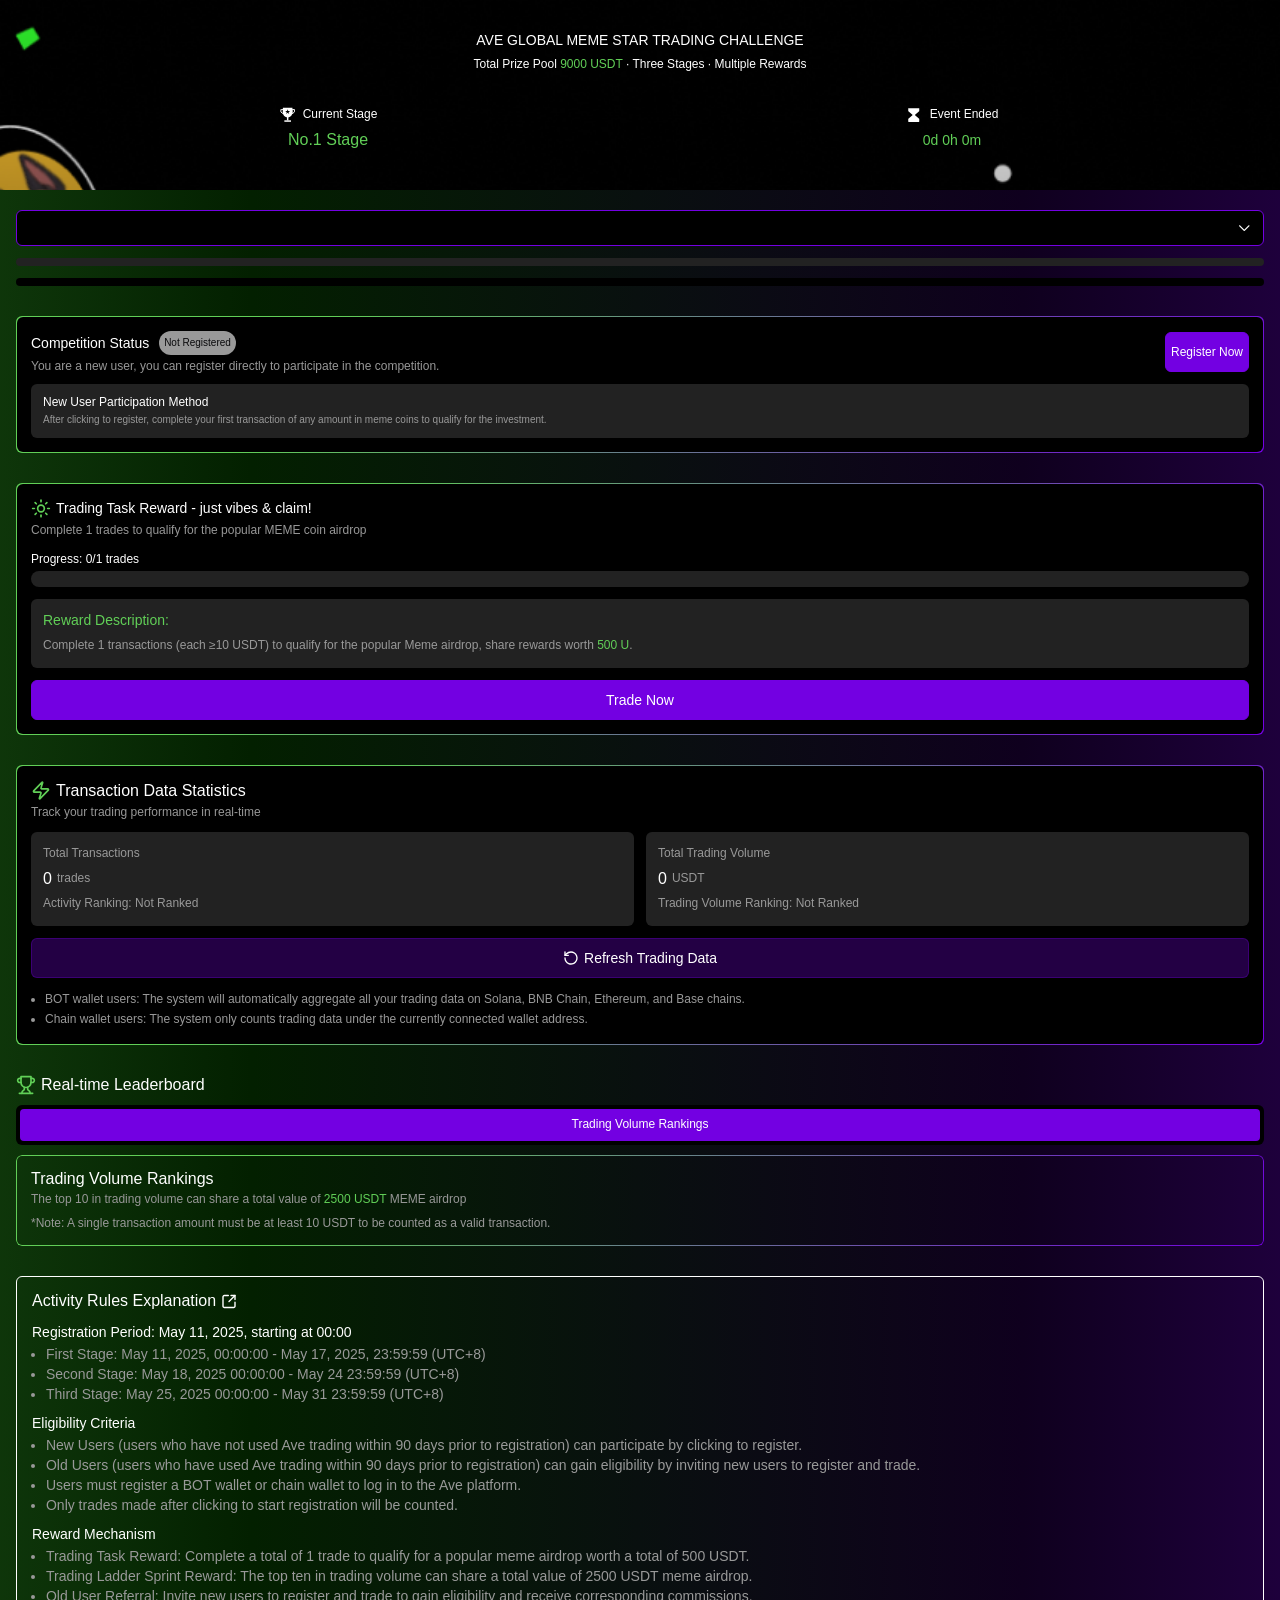
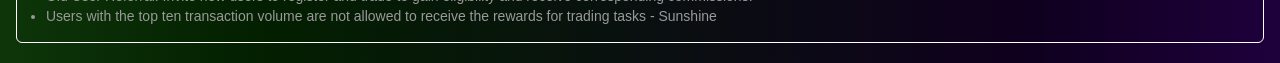
==== commit 4736bad7: "deploy" ====
--- a/index.html
+++ b/index.html
@@ -5,9 +5,9 @@
         location.replace('https://ave.ai/rank' + location.search)
       }
     }
-    redirect()</script><script type="module" crossorigin src="/assets/index-3ab0f981.js"></script><link rel="stylesheet" href="/assets/index-d40a1947.css"><script type="module">import.meta.url;import("_").catch(()=>1);async function* g(){};if(location.protocol!="file:"){window.__vite_is_modern_browser=true}</script><script type="module">!function(){if(window.__vite_is_modern_browser)return;console.warn("vite: loading legacy chunks, syntax error above and the same error below should be ignored");var e=document.getElementById("vite-legacy-polyfill"),n=document.createElement("script");n.src=e.src,n.onload=function(){System.import(document.getElementById('vite-legacy-entry').getAttribute('data-src'))},document.body.appendChild(n)}();</script></head><body><div id="app"></div><script>(function() {
+    redirect()</script><script type="module" crossorigin src="/assets/index-98f5a98b.js"></script><link rel="stylesheet" href="/assets/index-3a5104af.css"><script type="module">import.meta.url;import("_").catch(()=>1);async function* g(){};if(location.protocol!="file:"){window.__vite_is_modern_browser=true}</script><script type="module">!function(){if(window.__vite_is_modern_browser)return;console.warn("vite: loading legacy chunks, syntax error above and the same error below should be ignored");var e=document.getElementById("vite-legacy-polyfill"),n=document.createElement("script");n.src=e.src,n.onload=function(){System.import(document.getElementById('vite-legacy-entry').getAttribute('data-src'))},document.body.appendChild(n)}();</script></head><body><div id="app"></div><script>(function() {
       const prefersDark = window.matchMedia && window.matchMedia('(prefers-color-scheme: dark)').matches
       const setting = localStorage.getItem('color-schema') || 'auto'
       if (setting === 'dark' || (prefersDark && setting !== 'light'))
         document.documentElement.classList.toggle('dark', true)
-    })()</script><script nomodule>!function(){var e=document,t=e.createElement("script");if(!("noModule"in t)&&"onbeforeload"in t){var n=!1;e.addEventListener("beforeload",(function(e){if(e.target===t)n=!0;else if(!e.target.hasAttribute("nomodule")||!n)return;e.preventDefault()}),!0),t.type="module",t.src=".",e.head.appendChild(t),t.remove()}}();</script><script nomodule crossorigin id="vite-legacy-polyfill" src="/assets/polyfills-legacy-a2e82b4e.js"></script><script nomodule crossorigin id="vite-legacy-entry" data-src="/assets/index-legacy-bb9fccbe.js">System.import(document.getElementById('vite-legacy-entry').getAttribute('data-src'))</script></body></html>+    })()</script><script nomodule>!function(){var e=document,t=e.createElement("script");if(!("noModule"in t)&&"onbeforeload"in t){var n=!1;e.addEventListener("beforeload",(function(e){if(e.target===t)n=!0;else if(!e.target.hasAttribute("nomodule")||!n)return;e.preventDefault()}),!0),t.type="module",t.src=".",e.head.appendChild(t),t.remove()}}();</script><script nomodule crossorigin id="vite-legacy-polyfill" src="/assets/polyfills-legacy-a2e82b4e.js"></script><script nomodule crossorigin id="vite-legacy-entry" data-src="/assets/index-legacy-a1fcc800.js">System.import(document.getElementById('vite-legacy-entry').getAttribute('data-src'))</script></body></html>
--- a/assets/index-3a5104af.css
+++ b/assets/index-3a5104af.css
@@ -0,0 +1 @@
+@charset "UTF-8";*,:before,:after{box-sizing:border-box;border-width:0;border-style:solid;border-color:#e5e7eb}html{line-height:1.5;-webkit-text-size-adjust:100%;-moz-tab-size:4;-o-tab-size:4;tab-size:4;font-family:ui-sans-serif,system-ui,-apple-system,BlinkMacSystemFont,Segoe UI,Roboto,Helvetica Neue,Arial,Noto Sans,sans-serif,"Apple Color Emoji","Segoe UI Emoji",Segoe UI Symbol,"Noto Color Emoji"}body{margin:0;line-height:inherit}hr{height:0;color:inherit;border-top-width:.02667rem}abbr:where([title]){-webkit-text-decoration:underline dotted;text-decoration:underline dotted}h1,h2,h3,h4,h5,h6{font-size:inherit;font-weight:inherit}a{color:inherit;text-decoration:inherit}b,strong{font-weight:bolder}code,kbd,samp,pre{font-family:ui-monospace,SFMono-Regular,Menlo,Monaco,Consolas,Liberation Mono,Courier New,monospace;font-size:1em}small{font-size:80%}sub,sup{font-size:75%;line-height:0;position:relative;vertical-align:baseline}sub{bottom:-.25em}sup{top:-.5em}table{text-indent:0;border-color:inherit;border-collapse:collapse}button,input,optgroup,select,textarea{font-family:inherit;font-feature-settings:inherit;font-variation-settings:inherit;font-size:100%;font-weight:inherit;line-height:inherit;color:inherit;margin:0;padding:0}button,select{text-transform:none}button,[type=button],[type=reset],[type=submit]{-webkit-appearance:button;background-color:transparent;background-image:none}:-moz-focusring{outline:auto}:-moz-ui-invalid{box-shadow:none}progress{vertical-align:baseline}::-webkit-inner-spin-button,::-webkit-outer-spin-button{height:auto}[type=search]{-webkit-appearance:textfield;outline-offset:-.05333rem}::-webkit-search-decoration{-webkit-appearance:none}::-webkit-file-upload-button{-webkit-appearance:button;font:inherit}summary{display:list-item}blockquote,dl,dd,h1,h2,h3,h4,h5,h6,hr,figure,p,pre{margin:0}fieldset{margin:0;padding:0}legend{padding:0}ol,ul,menu{list-style:none;margin:0;padding:0}textarea{resize:vertical}input::-moz-placeholder,textarea::-moz-placeholder{opacity:1;color:#9ca3af}input::placeholder,textarea::placeholder{opacity:1;color:#9ca3af}button,[role=button]{cursor:pointer}:disabled{cursor:default}img,svg,video,canvas,audio,iframe,embed,object{display:block;vertical-align:middle}img,video{max-width:100%;height:auto}[hidden]{display:none}*,:before,:after{--un-rotate:0;--un-rotate-x:0;--un-rotate-y:0;--un-rotate-z:0;--un-scale-x:1;--un-scale-y:1;--un-scale-z:1;--un-skew-x:0;--un-skew-y:0;--un-translate-x:0;--un-translate-y:0;--un-translate-z:0;--un-pan-x: ;--un-pan-y: ;--un-pinch-zoom: ;--un-scroll-snap-strictness:proximity;--un-ordinal: ;--un-slashed-zero: ;--un-numeric-figure: ;--un-numeric-spacing: ;--un-numeric-fraction: ;--un-border-spacing-x:0;--un-border-spacing-y:0;--un-ring-offset-shadow:0 0 rgba(0,0,0,0);--un-ring-shadow:0 0 rgba(0,0,0,0);--un-shadow-inset: ;--un-shadow:0 0 rgba(0,0,0,0);--un-ring-inset: ;--un-ring-offset-width:0;--un-ring-offset-color:#fff;--un-ring-width:0;--un-ring-color:rgba(147,197,253,.5);--un-blur: ;--un-brightness: ;--un-contrast: ;--un-drop-shadow: ;--un-grayscale: ;--un-hue-rotate: ;--un-invert: ;--un-saturate: ;--un-sepia: ;--un-backdrop-blur: ;--un-backdrop-brightness: ;--un-backdrop-contrast: ;--un-backdrop-grayscale: ;--un-backdrop-hue-rotate: ;--un-backdrop-invert: ;--un-backdrop-opacity: ;--un-backdrop-saturate: ;--un-backdrop-sepia: }::backdrop{--un-rotate:0;--un-rotate-x:0;--un-rotate-y:0;--un-rotate-z:0;--un-scale-x:1;--un-scale-y:1;--un-scale-z:1;--un-skew-x:0;--un-skew-y:0;--un-translate-x:0;--un-translate-y:0;--un-translate-z:0;--un-pan-x: ;--un-pan-y: ;--un-pinch-zoom: ;--un-scroll-snap-strictness:proximity;--un-ordinal: ;--un-slashed-zero: ;--un-numeric-figure: ;--un-numeric-spacing: ;--un-numeric-fraction: ;--un-border-spacing-x:0;--un-border-spacing-y:0;--un-ring-offset-shadow:0 0 rgba(0,0,0,0);--un-ring-shadow:0 0 rgba(0,0,0,0);--un-shadow-inset: ;--un-shadow:0 0 rgba(0,0,0,0);--un-ring-inset: ;--un-ring-offset-width:0;--un-ring-offset-color:#fff;--un-ring-width:0;--un-ring-color:rgba(147,197,253,.5);--un-blur: ;--un-brightness: ;--un-contrast: ;--un-drop-shadow: ;--un-grayscale: ;--un-hue-rotate: ;--un-invert: ;--un-saturate: ;--un-sepia: ;--un-backdrop-blur: ;--un-backdrop-brightness: ;--un-backdrop-contrast: ;--un-backdrop-grayscale: ;--un-backdrop-hue-rotate: ;--un-backdrop-invert: ;--un-backdrop-opacity: ;--un-backdrop-saturate: ;--un-backdrop-sepia: }@font-face{font-family:DM Mono;font-style:normal;font-weight:400;font-display:swap;src:url(https://fonts.gstatic.com/s/dmmono/v14/aFTU7PB1QTsUX8KYthSQBLyM.woff2) format("woff2");unicode-range:U+0100-02BA,U+02BD-02C5,U+02C7-02CC,U+02CE-02D7,U+02DD-02FF,U+0304,U+0308,U+0329,U+1D00-1DBF,U+1E00-1E9F,U+1EF2-1EFF,U+2020,U+20A0-20AB,U+20AD-20C0,U+2113,U+2C60-2C7F,U+A720-A7FF}@font-face{font-family:DM Mono;font-style:normal;font-weight:400;font-display:swap;src:url(https://fonts.gstatic.com/s/dmmono/v14/aFTU7PB1QTsUX8KYthqQBA.woff2) format("woff2");unicode-range:U+0000-00FF,U+0131,U+0152-0153,U+02BB-02BC,U+02C6,U+02DA,U+02DC,U+0304,U+0308,U+0329,U+2000-206F,U+20AC,U+2122,U+2191,U+2193,U+2212,U+2215,U+FEFF,U+FFFD}@font-face{font-family:DM Sans;font-style:normal;font-weight:400;font-display:swap;src:url(https://fonts.gstatic.com/s/dmsans/v15/rP2tp2ywxg089UriI5-g4vlH9VoD8CmcqZG40F9JadbnoEwAopxRR232VGM.woff2) format("woff2");unicode-range:U+0100-02BA,U+02BD-02C5,U+02C7-02CC,U+02CE-02D7,U+02DD-02FF,U+0304,U+0308,U+0329,U+1D00-1DBF,U+1E00-1E9F,U+1EF2-1EFF,U+2020,U+20A0-20AB,U+20AD-20C0,U+2113,U+2C60-2C7F,U+A720-A7FF}@font-face{font-family:DM Sans;font-style:normal;font-weight:400;font-display:swap;src:url(https://fonts.gstatic.com/s/dmsans/v15/rP2tp2ywxg089UriI5-g4vlH9VoD8CmcqZG40F9JadbnoEwAopxRSW32.woff2) format("woff2");unicode-range:U+0000-00FF,U+0131,U+0152-0153,U+02BB-02BC,U+02C6,U+02DA,U+02DC,U+0304,U+0308,U+0329,U+2000-206F,U+20AC,U+2122,U+2191,U+2193,U+2212,U+2215,U+FEFF,U+FFFD}@font-face{font-family:"DM Serif Display";font-style:normal;font-weight:400;font-display:swap;src:url(https://fonts.gstatic.com/s/dmserifdisplay/v15/-nFnOHM81r4j6k0gjAW3mujVU2B2G_5x0ujy.woff2) format("woff2");unicode-range:U+0100-02BA,U+02BD-02C5,U+02C7-02CC,U+02CE-02D7,U+02DD-02FF,U+0304,U+0308,U+0329,U+1D00-1DBF,U+1E00-1E9F,U+1EF2-1EFF,U+2020,U+20A0-20AB,U+20AD-20C0,U+2113,U+2C60-2C7F,U+A720-A7FF}@font-face{font-family:"DM Serif Display";font-style:normal;font-weight:400;font-display:swap;src:url(https://fonts.gstatic.com/s/dmserifdisplay/v15/-nFnOHM81r4j6k0gjAW3mujVU2B2G_Bx0g.woff2) format("woff2");unicode-range:U+0000-00FF,U+0131,U+0152-0153,U+02BB-02BC,U+02C6,U+02DA,U+02DC,U+0304,U+0308,U+0329,U+2000-206F,U+20AC,U+2122,U+2191,U+2193,U+2212,U+2215,U+FEFF,U+FFFD}.absolute{position:absolute}.relative{position:relative}.isolate{isolation:isolate}.z-2{z-index:2}.my-10px{margin-top:.26667rem;margin-bottom:.26667rem}.my-12px{margin-top:.32rem;margin-bottom:.32rem}.me{margin-inline-end:1rem}.ml-12px{margin-left:.32rem}.ml-5px{margin-left:.13333rem}.mr-10px{margin-right:.26667rem}.mr-5px{margin-right:.13333rem}.mr-8px{margin-right:.21333rem}.mt-10px{margin-top:.26667rem}.mt-12px{margin-top:.32rem}.mt-14px{margin-top:.37333rem}.mt-15px{margin-top:.4rem}.mt-20px{margin-top:.53333rem}.mt-30px{margin-top:.8rem}.mt-5px{margin-top:.13333rem}.mt-8px{margin-top:.21333rem}.block,[block=""]{display:block}.hidden{display:none}.h-20px{height:.53333rem}.max-h-40px{max-height:1.06667rem}.min-h-24px{min-height:.64rem}.min-w-56px{min-width:1.49333rem}.min-w-80px{min-width:2.13333rem}.w-100\%{width:100%}.w-16px{width:.42667rem}.w-20px{width:.53333rem}.w-40px{width:1.06667rem}.flex{display:flex}.flex-1{flex:1 1 0%}.flex-col{flex-direction:column}.table{display:table}.border-collapse{border-collapse:collapse}.list-disc-outside{list-style-position:outside;list-style-type:disc}.items-center{align-items:center}.items-stretch{align-items:stretch}.justify-center{justify-content:center}.justify-between{justify-content:space-between}.border{border-width:.02667rem}.important-border-color-\#fff{--un-border-opacity:1 !important;border-color:rgba(255,255,255,var(--un-border-opacity))!important}.important-rounded-6px{border-radius:.16rem!important}.rounded-12px{border-radius:.32rem}.rounded-4px{border-radius:.10667rem}.rounded-50\%{border-radius:50%}.rounded-6px{border-radius:.16rem}.rounded-8px{border-radius:.21333rem}.bg-\#000000{--un-bg-opacity:1;background-color:rgba(0,0,0,var(--un-bg-opacity))}.bg-\#222222{--un-bg-opacity:1;background-color:rgba(34,34,34,var(--un-bg-opacity))}.bg-\#61CF57{--un-bg-opacity:1;background-color:rgba(97,207,87,var(--un-bg-opacity))}.bg-\#999{--un-bg-opacity:1;background-color:rgba(153,153,153,var(--un-bg-opacity))}.important-p-0{padding:0!important}.p-12px{padding:.32rem}.important-px-5px{padding-left:.13333rem!important;padding-right:.13333rem!important}.px-16px{padding-left:.42667rem;padding-right:.42667rem}.px-5px{padding-left:.13333rem;padding-right:.13333rem}.py-15px{padding-top:.4rem;padding-bottom:.4rem}.py-24px{padding-top:.64rem;padding-bottom:.64rem}.pb-20px{padding-bottom:.53333rem}.pl-14px{padding-left:.37333rem}.pt-32px{padding-top:.85333rem}.text-center{text-align:center}.text-left{text-align:left}.text-right{text-align:right}.important-text-10px{font-size:.26667rem!important}.important-text-12px{font-size:.32rem!important}.important-text-14px{font-size:.37333rem!important}.text-12px{font-size:.32rem}.text-13px{font-size:.34667rem}.text-14px{font-size:.37333rem}.text-16px{font-size:.42667rem}.text-24px{font-size:.64rem}.font-400{font-weight:400}.font-500{font-weight:500}.lh-20px{line-height:.53333rem}.color-\#000{--un-text-opacity:1;color:rgba(0,0,0,var(--un-text-opacity))}.color-\#09090B{--un-text-opacity:1;color:rgba(9,9,11,var(--un-text-opacity))}.color-\#333{--un-text-opacity:1;color:rgba(51,51,51,var(--un-text-opacity))}.color-\#61CF57,[color~="#61CF57"]{--un-text-opacity:1;color:rgba(97,207,87,var(--un-text-opacity))}.color-\#666{--un-text-opacity:1;color:rgba(102,102,102,var(--un-text-opacity))}.color-\#979797{--un-text-opacity:1;color:rgba(151,151,151,var(--un-text-opacity))}.color-\#999,[color~="#999"]{--un-text-opacity:1;color:rgba(153,153,153,var(--un-text-opacity))}.color-\#fff,[color~="#fff"]{--un-text-opacity:1;color:rgba(255,255,255,var(--un-text-opacity))}.important-color-\#333{--un-text-opacity:1 !important;color:rgba(51,51,51,var(--un-text-opacity))!important}[color~="#7300E2"]{--un-text-opacity:1;color:rgba(115,0,226,var(--un-text-opacity))}.opacity-50{opacity:.5}:root,:host{--van-black: #000;--van-white: #fff;--van-gray-1: #f7f8fa;--van-gray-2: #f2f3f5;--van-gray-3: #ebedf0;--van-gray-4: #dcdee0;--van-gray-5: #c8c9cc;--van-gray-6: #969799;--van-gray-7: #646566;--van-gray-8: #323233;--van-red: #ee0a24;--van-blue: #1989fa;--van-orange: #ff976a;--van-orange-dark: #ed6a0c;--van-orange-light: #fffbe8;--van-green: #07c160;--van-gradient-red: linear-gradient(to right, #ff6034, #ee0a24);--van-gradient-orange: linear-gradient(to right, #ffd01e, #ff8917);--van-primary-color: var(--van-blue);--van-success-color: var(--van-green);--van-danger-color: var(--van-red);--van-warning-color: var(--van-orange);--van-text-color: var(--van-gray-8);--van-text-color-2: var(--van-gray-6);--van-text-color-3: var(--van-gray-5);--van-active-color: var(--van-gray-2);--van-active-opacity: .6;--van-disabled-opacity: .5;--van-background: var(--van-gray-1);--van-background-2: var(--van-white);--van-background-3: var(--van-white);--van-padding-base: .10667rem;--van-padding-xs: .21333rem;--van-padding-sm: .32rem;--van-padding-md: .42667rem;--van-padding-lg: .64rem;--van-padding-xl: .85333rem;--van-font-bold: 600;--van-font-size-xs: .26667rem;--van-font-size-sm: .32rem;--van-font-size-md: .37333rem;--van-font-size-lg: .42667rem;--van-line-height-xs: .37333rem;--van-line-height-sm: .48rem;--van-line-height-md: .53333rem;--van-line-height-lg: .58667rem;--van-base-font: -apple-system, BlinkMacSystemFont, "Helvetica Neue", Helvetica, Segoe UI, Arial, Roboto, "PingFang SC", "miui", "Hiragino Sans GB", "Microsoft Yahei", sans-serif;--van-price-font: avenir-heavy, "PingFang SC", helvetica neue, arial, sans-serif;--van-duration-base: .3s;--van-duration-fast: .2s;--van-ease-out: ease-out;--van-ease-in: ease-in;--van-border-color: var(--van-gray-3);--van-border-width: .02667rem;--van-radius-sm: .05333rem;--van-radius-md: .10667rem;--van-radius-lg: .21333rem;--van-radius-max: 26.64rem}.van-theme-dark{--van-text-color: #f5f5f5;--van-text-color-2: #707070;--van-text-color-3: #4d4d4d;--van-border-color: #3a3a3c;--van-active-color: #3a3a3c;--van-background: #000;--van-background-2: #1c1c1e;--van-background-3: #37363b}html{-webkit-tap-highlight-color:transparent}body{margin:0;font-family:var(--van-base-font)}a{text-decoration:none}input,button,textarea{color:inherit;font:inherit}a:focus,input:focus,button:focus,textarea:focus,[class*=van-]:focus{outline:none}ol,ul{margin:0;padding:0;list-style:none}@keyframes van-slide-up-enter{0%{transform:translate3d(0,100%,0)}}@keyframes van-slide-up-leave{to{transform:translate3d(0,100%,0)}}@keyframes van-slide-down-enter{0%{transform:translate3d(0,-100%,0)}}@keyframes van-slide-down-leave{to{transform:translate3d(0,-100%,0)}}@keyframes van-slide-left-enter{0%{transform:translate3d(-100%,0,0)}}@keyframes van-slide-left-leave{to{transform:translate3d(-100%,0,0)}}@keyframes van-slide-right-enter{0%{transform:translate3d(100%,0,0)}}@keyframes van-slide-right-leave{to{transform:translate3d(100%,0,0)}}@keyframes van-fade-in{0%{opacity:0}to{opacity:1}}@keyframes van-fade-out{0%{opacity:1}to{opacity:0}}@keyframes van-rotate{0%{transform:rotate(0)}to{transform:rotate(360deg)}}.van-fade-enter-active{animation:var(--van-duration-base) van-fade-in both var(--van-ease-out)}.van-fade-leave-active{animation:var(--van-duration-base) van-fade-out both var(--van-ease-in)}.van-slide-up-enter-active{animation:van-slide-up-enter var(--van-duration-base) both var(--van-ease-out)}.van-slide-up-leave-active{animation:van-slide-up-leave var(--van-duration-base) both var(--van-ease-in)}.van-slide-down-enter-active{animation:van-slide-down-enter var(--van-duration-base) both var(--van-ease-out)}.van-slide-down-leave-active{animation:van-slide-down-leave var(--van-duration-base) both var(--van-ease-in)}.van-slide-left-enter-active{animation:van-slide-left-enter var(--van-duration-base) both var(--van-ease-out)}.van-slide-left-leave-active{animation:van-slide-left-leave var(--van-duration-base) both var(--van-ease-in)}.van-slide-right-enter-active{animation:van-slide-right-enter var(--van-duration-base) both var(--van-ease-out)}.van-slide-right-leave-active{animation:van-slide-right-leave var(--van-duration-base) both var(--van-ease-in)}.van-clearfix:after{display:table;clear:both;content:""}.van-ellipsis{overflow:hidden;white-space:nowrap;text-overflow:ellipsis}.van-multi-ellipsis--l2{display:-webkit-box;overflow:hidden;text-overflow:ellipsis;-webkit-line-clamp:2;line-break:anywhere;-webkit-box-orient:vertical}.van-multi-ellipsis--l3{display:-webkit-box;overflow:hidden;text-overflow:ellipsis;-webkit-line-clamp:3;line-break:anywhere;-webkit-box-orient:vertical}.van-safe-area-top{padding-top:constant(safe-area-inset-top);padding-top:env(safe-area-inset-top)}.van-safe-area-bottom{padding-bottom:constant(safe-area-inset-bottom);padding-bottom:env(safe-area-inset-bottom)}.van-haptics-feedback{cursor:pointer}.van-haptics-feedback:active{opacity:var(--van-active-opacity)}[class*=van-hairline]:after{position:absolute;box-sizing:border-box;content:" ";pointer-events:none;top:-50%;right:-50%;bottom:-50%;left:-50%;border:0 solid var(--van-border-color);transform:scale(.5)}.van-hairline,.van-hairline--top,.van-hairline--left,.van-hairline--right,.van-hairline--bottom,.van-hairline--surround,.van-hairline--top-bottom{position:relative}.van-hairline--top:after{border-top-width:var(--van-border-width)}.van-hairline--left:after{border-left-width:var(--van-border-width)}.van-hairline--right:after{border-right-width:var(--van-border-width)}.van-hairline--bottom:after{border-bottom-width:var(--van-border-width)}.van-hairline--top-bottom:after,.van-hairline-unset--top-bottom:after{border-width:var(--van-border-width) 0}.van-hairline--surround:after{border-width:var(--van-border-width)}:root,:host{--van-overlay-z-index: 1;--van-overlay-background: rgba(0, 0, 0, .7)}.van-overlay{position:fixed;top:0;left:0;z-index:var(--van-overlay-z-index);width:100%;height:100%;background:var(--van-overlay-background)}:root,:host{--van-badge-size: .42667rem;--van-badge-color: var(--van-white);--van-badge-padding: 0 .08rem;--van-badge-font-size: var(--van-font-size-sm);--van-badge-font-weight: var(--van-font-bold);--van-badge-border-width: var(--van-border-width);--van-badge-background: var(--van-danger-color);--van-badge-dot-color: var(--van-danger-color);--van-badge-dot-size: .21333rem;--van-badge-font: -apple-system-font, helvetica neue, arial, sans-serif}.van-badge{display:inline-block;box-sizing:border-box;min-width:var(--van-badge-size);padding:var(--van-badge-padding);color:var(--van-badge-color);font-weight:var(--van-badge-font-weight);font-size:var(--van-badge-font-size);font-family:var(--van-badge-font);line-height:1.2;text-align:center;background:var(--van-badge-background);border:var(--van-badge-border-width) solid var(--van-background-2);border-radius:var(--van-radius-max)}.van-badge--fixed{position:absolute;transform-origin:100%}.van-badge--top-left{top:0;left:0;transform:translate(-50%,-50%)}.van-badge--top-right{top:0;right:0;transform:translate(50%,-50%)}.van-badge--bottom-left{bottom:0;left:0;transform:translate(-50%,50%)}.van-badge--bottom-right{bottom:0;right:0;transform:translate(50%,50%)}.van-badge--dot{width:var(--van-badge-dot-size);min-width:0;height:var(--van-badge-dot-size);background:var(--van-badge-dot-color);border-radius:100%;border:none;padding:0}.van-badge__wrapper{position:relative;display:inline-block}.van-icon{position:relative;display:inline-block;font:.37333rem/1 vant-icon;font:normal normal normal .37333rem/1 var(--van-icon-font-family, "vant-icon");font-size:inherit;text-rendering:auto;-webkit-font-smoothing:antialiased}.van-icon:before{display:inline-block}.van-icon-arrow-double-left:before{content:""}.van-icon-arrow-double-right:before{content:""}.van-icon-contact:before{content:""}.van-icon-notes:before{content:""}.van-icon-records:before{content:""}.van-icon-cash-back-record:before{content:""}.van-icon-newspaper:before{content:""}.van-icon-discount:before{content:""}.van-icon-completed:before{content:""}.van-icon-user:before{content:""}.van-icon-description:before{content:""}.van-icon-list-switch:before{content:""}.van-icon-list-switching:before{content:""}.van-icon-link-o:before{content:""}.van-icon-miniprogram-o:before{content:""}.van-icon-qq:before{content:""}.van-icon-wechat-moments:before{content:""}.van-icon-weibo:before{content:""}.van-icon-cash-o:before{content:""}.van-icon-guide-o:before{content:""}.van-icon-invitation:before{content:""}.van-icon-shield-o:before{content:""}.van-icon-exchange:before{content:""}.van-icon-eye:before{content:""}.van-icon-enlarge:before{content:""}.van-icon-expand-o:before{content:""}.van-icon-eye-o:before{content:""}.van-icon-expand:before{content:""}.van-icon-filter-o:before{content:""}.van-icon-fire:before{content:""}.van-icon-fail:before{content:""}.van-icon-failure:before{content:""}.van-icon-fire-o:before{content:""}.van-icon-flag-o:before{content:""}.van-icon-font:before{content:""}.van-icon-font-o:before{content:""}.van-icon-gem-o:before{content:""}.van-icon-flower-o:before{content:""}.van-icon-gem:before{content:""}.van-icon-gift-card:before{content:""}.van-icon-friends:before{content:""}.van-icon-friends-o:before{content:""}.van-icon-gold-coin:before{content:""}.van-icon-gold-coin-o:before{content:""}.van-icon-good-job-o:before{content:""}.van-icon-gift:before{content:""}.van-icon-gift-o:before{content:""}.van-icon-gift-card-o:before{content:""}.van-icon-good-job:before{content:""}.van-icon-home-o:before{content:""}.van-icon-goods-collect:before{content:""}.van-icon-graphic:before{content:""}.van-icon-goods-collect-o:before{content:""}.van-icon-hot-o:before{content:""}.van-icon-info:before{content:""}.van-icon-hotel-o:before{content:""}.van-icon-info-o:before{content:""}.van-icon-hot-sale-o:before{content:""}.van-icon-hot:before{content:""}.van-icon-like:before{content:""}.van-icon-idcard:before{content:""}.van-icon-like-o:before{content:""}.van-icon-hot-sale:before{content:""}.van-icon-location-o:before{content:""}.van-icon-location:before{content:""}.van-icon-label:before{content:""}.van-icon-lock:before{content:""}.van-icon-label-o:before{content:""}.van-icon-map-marked:before{content:""}.van-icon-logistics:before{content:""}.van-icon-manager:before{content:""}.van-icon-more:before{content:""}.van-icon-live:before{content:""}.van-icon-manager-o:before{content:""}.van-icon-medal:before{content:""}.van-icon-more-o:before{content:""}.van-icon-music-o:before{content:""}.van-icon-music:before{content:""}.van-icon-new-arrival-o:before{content:""}.van-icon-medal-o:before{content:""}.van-icon-new-o:before{content:""}.van-icon-free-postage:before{content:""}.van-icon-newspaper-o:before{content:""}.van-icon-new-arrival:before{content:""}.van-icon-minus:before{content:""}.van-icon-orders-o:before{content:""}.van-icon-new:before{content:""}.van-icon-paid:before{content:""}.van-icon-notes-o:before{content:""}.van-icon-other-pay:before{content:""}.van-icon-pause-circle:before{content:""}.van-icon-pause:before{content:""}.van-icon-pause-circle-o:before{content:""}.van-icon-peer-pay:before{content:""}.van-icon-pending-payment:before{content:""}.van-icon-passed:before{content:""}.van-icon-plus:before{content:""}.van-icon-phone-circle-o:before{content:""}.van-icon-phone-o:before{content:""}.van-icon-printer:before{content:""}.van-icon-photo-fail:before{content:""}.van-icon-phone:before{content:""}.van-icon-photo-o:before{content:""}.van-icon-play-circle:before{content:""}.van-icon-play:before{content:""}.van-icon-phone-circle:before{content:""}.van-icon-point-gift-o:before{content:""}.van-icon-point-gift:before{content:""}.van-icon-play-circle-o:before{content:""}.van-icon-shrink:before{content:""}.van-icon-photo:before{content:""}.van-icon-qr:before{content:""}.van-icon-qr-invalid:before{content:""}.van-icon-question-o:before{content:""}.van-icon-revoke:before{content:""}.van-icon-replay:before{content:""}.van-icon-service:before{content:""}.van-icon-question:before{content:""}.van-icon-search:before{content:""}.van-icon-refund-o:before{content:""}.van-icon-service-o:before{content:""}.van-icon-scan:before{content:""}.van-icon-share:before{content:""}.van-icon-send-gift-o:before{content:""}.van-icon-share-o:before{content:""}.van-icon-setting:before{content:""}.van-icon-points:before{content:""}.van-icon-photograph:before{content:""}.van-icon-shop:before{content:""}.van-icon-shop-o:before{content:""}.van-icon-shop-collect-o:before{content:""}.van-icon-shop-collect:before{content:""}.van-icon-smile:before{content:""}.van-icon-shopping-cart-o:before{content:""}.van-icon-sign:before{content:""}.van-icon-sort:before{content:""}.van-icon-star-o:before{content:""}.van-icon-smile-comment-o:before{content:""}.van-icon-stop:before{content:""}.van-icon-stop-circle-o:before{content:""}.van-icon-smile-o:before{content:""}.van-icon-star:before{content:""}.van-icon-success:before{content:""}.van-icon-stop-circle:before{content:""}.van-icon-records-o:before{content:""}.van-icon-shopping-cart:before{content:""}.van-icon-tosend:before{content:""}.van-icon-todo-list:before{content:""}.van-icon-thumb-circle-o:before{content:""}.van-icon-thumb-circle:before{content:""}.van-icon-umbrella-circle:before{content:""}.van-icon-underway:before{content:""}.van-icon-upgrade:before{content:""}.van-icon-todo-list-o:before{content:""}.van-icon-tv-o:before{content:""}.van-icon-underway-o:before{content:""}.van-icon-user-o:before{content:""}.van-icon-vip-card-o:before{content:""}.van-icon-vip-card:before{content:""}.van-icon-send-gift:before{content:""}.van-icon-wap-home:before{content:""}.van-icon-wap-nav:before{content:""}.van-icon-volume-o:before{content:""}.van-icon-video:before{content:""}.van-icon-wap-home-o:before{content:""}.van-icon-volume:before{content:""}.van-icon-warning:before{content:""}.van-icon-weapp-nav:before{content:""}.van-icon-wechat-pay:before{content:""}.van-icon-warning-o:before{content:""}.van-icon-wechat:before{content:""}.van-icon-setting-o:before{content:""}.van-icon-youzan-shield:before{content:""}.van-icon-warn-o:before{content:""}.van-icon-smile-comment:before{content:""}.van-icon-user-circle-o:before{content:""}.van-icon-video-o:before{content:""}.van-icon-add-square:before{content:""}.van-icon-add:before{content:""}.van-icon-arrow-down:before{content:""}.van-icon-arrow-up:before{content:""}.van-icon-arrow:before{content:""}.van-icon-after-sale:before{content:""}.van-icon-add-o:before{content:""}.van-icon-alipay:before{content:""}.van-icon-ascending:before{content:""}.van-icon-apps-o:before{content:""}.van-icon-aim:before{content:""}.van-icon-award:before{content:""}.van-icon-arrow-left:before{content:""}.van-icon-award-o:before{content:""}.van-icon-audio:before{content:""}.van-icon-bag-o:before{content:""}.van-icon-balance-list:before{content:""}.van-icon-back-top:before{content:""}.van-icon-bag:before{content:""}.van-icon-balance-pay:before{content:""}.van-icon-balance-o:before{content:""}.van-icon-bar-chart-o:before{content:""}.van-icon-bars:before{content:""}.van-icon-balance-list-o:before{content:""}.van-icon-birthday-cake-o:before{content:""}.van-icon-bookmark:before{content:""}.van-icon-bill:before{content:""}.van-icon-bell:before{content:""}.van-icon-browsing-history-o:before{content:""}.van-icon-browsing-history:before{content:""}.van-icon-bookmark-o:before{content:""}.van-icon-bulb-o:before{content:""}.van-icon-bullhorn-o:before{content:""}.van-icon-bill-o:before{content:""}.van-icon-calendar-o:before{content:""}.van-icon-brush-o:before{content:""}.van-icon-card:before{content:""}.van-icon-cart-o:before{content:""}.van-icon-cart-circle:before{content:""}.van-icon-cart-circle-o:before{content:""}.van-icon-cart:before{content:""}.van-icon-cash-on-deliver:before{content:""}.van-icon-cash-back-record-o:before{content:""}.van-icon-cashier-o:before{content:""}.van-icon-chart-trending-o:before{content:""}.van-icon-certificate:before{content:""}.van-icon-chat:before{content:""}.van-icon-clear:before{content:""}.van-icon-chat-o:before{content:""}.van-icon-checked:before{content:""}.van-icon-clock:before{content:""}.van-icon-clock-o:before{content:""}.van-icon-close:before{content:""}.van-icon-closed-eye:before{content:""}.van-icon-circle:before{content:""}.van-icon-cluster-o:before{content:""}.van-icon-column:before{content:""}.van-icon-comment-circle-o:before{content:""}.van-icon-cluster:before{content:""}.van-icon-comment:before{content:""}.van-icon-comment-o:before{content:""}.van-icon-comment-circle:before{content:""}.van-icon-completed-o:before{content:""}.van-icon-credit-pay:before{content:""}.van-icon-coupon:before{content:""}.van-icon-debit-pay:before{content:""}.van-icon-coupon-o:before{content:""}.van-icon-contact-o:before{content:""}.van-icon-descending:before{content:""}.van-icon-desktop-o:before{content:""}.van-icon-diamond-o:before{content:""}.van-icon-description-o:before{content:""}.van-icon-delete:before{content:""}.van-icon-diamond:before{content:""}.van-icon-delete-o:before{content:""}.van-icon-cross:before{content:""}.van-icon-edit:before{content:""}.van-icon-ellipsis:before{content:""}.van-icon-down:before{content:""}.van-icon-discount-o:before{content:""}.van-icon-ecard-pay:before{content:""}.van-icon-envelop-o:before{content:""}@font-face{font-weight:400;font-family:vant-icon;font-style:normal;font-display:auto;src:url([data-uri]) format("woff2"),url(//at.alicdn.com/t/c/font_2553510_ciljc7axaw7.woff?t=1705587463221) format("woff")}.van-icon__image{display:block;width:1em;height:1em;-o-object-fit:contain;object-fit:contain}:root,:host{--van-loading-text-color: var(--van-text-color-2);--van-loading-text-font-size: var(--van-font-size-md);--van-loading-spinner-color: var(--van-gray-5);--van-loading-spinner-size: .8rem;--van-loading-spinner-duration: .8s}.van-loading{position:relative;color:var(--van-loading-spinner-color);font-size:0;vertical-align:middle}.van-loading__spinner{position:relative;display:inline-block;width:var(--van-loading-spinner-size);max-width:100%;height:var(--van-loading-spinner-size);max-height:100%;vertical-align:middle;animation:van-rotate var(--van-loading-spinner-duration) linear infinite}.van-loading__spinner--spinner{animation-timing-function:steps(12)}.van-loading__spinner--circular{animation-duration:2s}.van-loading__line{position:absolute;top:0;left:0;width:100%;height:100%}.van-loading__line:before{display:block;width:.05333rem;height:25%;margin:0 auto;background-color:currentColor;border-radius:40%;content:" "}.van-loading__circular{display:block;width:100%;height:100%}.van-loading__circular circle{animation:van-circular 1.5s ease-in-out infinite;stroke:currentColor;stroke-width:3;stroke-linecap:round}.van-loading__text{display:inline-block;margin-left:var(--van-padding-xs);color:var(--van-loading-text-color);font-size:var(--van-loading-text-font-size);vertical-align:middle}.van-loading--vertical{display:flex;flex-direction:column;align-items:center}.van-loading--vertical .van-loading__text{margin:var(--van-padding-xs) 0 0}@keyframes van-circular{0%{stroke-dasharray:1,200;stroke-dashoffset:0}50%{stroke-dasharray:90,150;stroke-dashoffset:-40}to{stroke-dasharray:90,150;stroke-dashoffset:-120}}.van-loading__line--1{transform:rotate(30deg);opacity:1}.van-loading__line--2{transform:rotate(60deg);opacity:.9375}.van-loading__line--3{transform:rotate(90deg);opacity:.875}.van-loading__line--4{transform:rotate(120deg);opacity:.8125}.van-loading__line--5{transform:rotate(150deg);opacity:.75}.van-loading__line--6{transform:rotate(180deg);opacity:.6875}.van-loading__line--7{transform:rotate(210deg);opacity:.625}.van-loading__line--8{transform:rotate(240deg);opacity:.5625}.van-loading__line--9{transform:rotate(270deg);opacity:.5}.van-loading__line--10{transform:rotate(300deg);opacity:.4375}.van-loading__line--11{transform:rotate(330deg);opacity:.375}.van-loading__line--12{transform:rotate(360deg);opacity:.3125}:root,:host{--van-button-mini-height: .64rem;--van-button-mini-padding: 0 var(--van-padding-base);--van-button-mini-font-size: var(--van-font-size-xs);--van-button-small-height: .85333rem;--van-button-small-padding: 0 var(--van-padding-xs);--van-button-small-font-size: var(--van-font-size-sm);--van-button-normal-padding: 0 .4rem;--van-button-normal-font-size: var(--van-font-size-md);--van-button-large-height: 1.33333rem;--van-button-default-height: 1.17333rem;--van-button-default-line-height: 1.2;--van-button-default-font-size: var(--van-font-size-lg);--van-button-default-color: var(--van-text-color);--van-button-default-background: var(--van-background-2);--van-button-default-border-color: var(--van-gray-4);--van-button-primary-color: var(--van-white);--van-button-primary-background: var(--van-primary-color);--van-button-primary-border-color: var(--van-primary-color);--van-button-success-color: var(--van-white);--van-button-success-background: var(--van-success-color);--van-button-success-border-color: var(--van-success-color);--van-button-danger-color: var(--van-white);--van-button-danger-background: var(--van-danger-color);--van-button-danger-border-color: var(--van-danger-color);--van-button-warning-color: var(--van-white);--van-button-warning-background: var(--van-warning-color);--van-button-warning-border-color: var(--van-warning-color);--van-button-border-width: var(--van-border-width);--van-button-radius: var(--van-radius-md);--van-button-round-radius: var(--van-radius-max);--van-button-plain-background: var(--van-white);--van-button-disabled-opacity: var(--van-disabled-opacity);--van-button-icon-size: 1.2em;--van-button-loading-icon-size: .53333rem}.van-theme-dark{--van-button-plain-background: transparent}.van-button{position:relative;display:inline-block;box-sizing:border-box;height:var(--van-button-default-height);margin:0;padding:0;font-size:var(--van-button-default-font-size);line-height:var(--van-button-default-line-height);text-align:center;border-radius:var(--van-button-radius);cursor:pointer;transition:opacity var(--van-duration-fast);-webkit-appearance:none;-webkit-font-smoothing:auto}.van-button:before{position:absolute;top:50%;left:50%;width:100%;height:100%;background:var(--van-black);border:inherit;border-color:var(--van-black);border-radius:inherit;transform:translate(-50%,-50%);opacity:0;content:" "}.van-button:active:before{opacity:.1}.van-button--loading:before,.van-button--disabled:before{display:none}.van-button--default{color:var(--van-button-default-color);background:var(--van-button-default-background);border:var(--van-button-border-width) solid var(--van-button-default-border-color)}.van-button--primary{color:var(--van-button-primary-color);background:var(--van-button-primary-background);border:var(--van-button-border-width) solid var(--van-button-primary-border-color)}.van-button--success{color:var(--van-button-success-color);background:var(--van-button-success-background);border:var(--van-button-border-width) solid var(--van-button-success-border-color)}.van-button--danger{color:var(--van-button-danger-color);background:var(--van-button-danger-background);border:var(--van-button-border-width) solid var(--van-button-danger-border-color)}.van-button--warning{color:var(--van-button-warning-color);background:var(--van-button-warning-background);border:var(--van-button-border-width) solid var(--van-button-warning-border-color)}.van-button--plain{background:var(--van-button-plain-background)}.van-button--plain.van-button--primary{color:var(--van-button-primary-background)}.van-button--plain.van-button--success{color:var(--van-button-success-background)}.van-button--plain.van-button--danger{color:var(--van-button-danger-background)}.van-button--plain.van-button--warning{color:var(--van-button-warning-background)}.van-button--large{width:100%;height:var(--van-button-large-height)}.van-button--normal{padding:var(--van-button-normal-padding);font-size:var(--van-button-normal-font-size)}.van-button--small{height:var(--van-button-small-height);padding:var(--van-button-small-padding);font-size:var(--van-button-small-font-size)}.van-button__loading{color:inherit;font-size:inherit}.van-button__loading .van-loading__spinner{color:currentColor;width:var(--van-button-loading-icon-size);height:var(--van-button-loading-icon-size)}.van-button--mini{height:var(--van-button-mini-height);padding:var(--van-button-mini-padding);font-size:var(--van-button-mini-font-size)}.van-button--mini+.van-button--mini{margin-left:var(--van-padding-base)}.van-button--block{display:block;width:100%}.van-button--disabled{cursor:not-allowed;opacity:var(--van-button-disabled-opacity)}.van-button--loading{cursor:default}.van-button--round{border-radius:var(--van-button-round-radius)}.van-button--square{border-radius:0}.van-button__content{display:flex;align-items:center;justify-content:center;height:100%}.van-button__content:before{content:" "}.van-button__icon{font-size:var(--van-button-icon-size);line-height:inherit}.van-button__icon+.van-button__text,.van-button__loading+.van-button__text,.van-button__text+.van-button__icon,.van-button__text+.van-button__loading{margin-left:var(--van-padding-base)}.van-button--hairline{border-width:0}.van-button--hairline:after{border-color:inherit;border-radius:calc(var(--van-button-radius) * 2)}.van-button--hairline.van-button--round:after{border-radius:var(--van-button-round-radius)}.van-button--hairline.van-button--square:after{border-radius:0}:root,:host{--van-count-down-text-color: var(--van-text-color);--van-count-down-font-size: var(--van-font-size-md);--van-count-down-line-height: var(--van-line-height-md)}.van-count-down{color:var(--van-count-down-text-color);font-size:var(--van-count-down-font-size);line-height:var(--van-count-down-line-height)}:root,:host{--van-popup-background: var(--van-background-2);--van-popup-transition: transform var(--van-duration-base);--van-popup-round-radius: .42667rem;--van-popup-close-icon-size: .58667rem;--van-popup-close-icon-color: var(--van-gray-5);--van-popup-close-icon-margin: .42667rem;--van-popup-close-icon-z-index: 1}.van-overflow-hidden{overflow:hidden!important}.van-popup{position:fixed;max-height:100%;overflow-y:auto;box-sizing:border-box;background:var(--van-popup-background);transition:var(--van-popup-transition);-webkit-overflow-scrolling:touch}.van-popup--center{top:50%;left:0;right:0;width:-moz-fit-content;width:fit-content;max-width:calc(100vw - var(--van-padding-md) * 2);margin:0 auto;transform:translateY(-50%)}.van-popup--center.van-popup--round{border-radius:var(--van-popup-round-radius)}.van-popup--top{top:0;left:0;width:100%}.van-popup--top.van-popup--round{border-radius:0 0 var(--van-popup-round-radius) var(--van-popup-round-radius)}.van-popup--right{top:50%;right:0;transform:translate3d(0,-50%,0)}.van-popup--right.van-popup--round{border-radius:var(--van-popup-round-radius) 0 0 var(--van-popup-round-radius)}.van-popup--bottom{bottom:0;left:0;width:100%}.van-popup--bottom.van-popup--round{border-radius:var(--van-popup-round-radius) var(--van-popup-round-radius) 0 0}.van-popup--left{top:50%;left:0;transform:translate3d(0,-50%,0)}.van-popup--left.van-popup--round{border-radius:0 var(--van-popup-round-radius) var(--van-popup-round-radius) 0}.van-popup-slide-top-enter-active,.van-popup-slide-left-enter-active,.van-popup-slide-right-enter-active,.van-popup-slide-bottom-enter-active{transition-timing-function:var(--van-ease-out)}.van-popup-slide-top-leave-active,.van-popup-slide-left-leave-active,.van-popup-slide-right-leave-active,.van-popup-slide-bottom-leave-active{transition-timing-function:var(--van-ease-in)}.van-popup-slide-top-enter-from,.van-popup-slide-top-leave-active{transform:translate3d(0,-100%,0)}.van-popup-slide-right-enter-from,.van-popup-slide-right-leave-active{transform:translate3d(100%,-50%,0)}.van-popup-slide-bottom-enter-from,.van-popup-slide-bottom-leave-active{transform:translate3d(0,100%,0)}.van-popup-slide-left-enter-from,.van-popup-slide-left-leave-active{transform:translate3d(-100%,-50%,0)}.van-popup__close-icon{position:absolute;z-index:var(--van-popup-close-icon-z-index);color:var(--van-popup-close-icon-color);font-size:var(--van-popup-close-icon-size)}.van-popup__close-icon--top-left{top:var(--van-popup-close-icon-margin);left:var(--van-popup-close-icon-margin)}.van-popup__close-icon--top-right{top:var(--van-popup-close-icon-margin);right:var(--van-popup-close-icon-margin)}.van-popup__close-icon--bottom-left{bottom:var(--van-popup-close-icon-margin);left:var(--van-popup-close-icon-margin)}.van-popup__close-icon--bottom-right{right:var(--van-popup-close-icon-margin);bottom:var(--van-popup-close-icon-margin)}:root,:host{--van-action-sheet-max-height: 80%;--van-action-sheet-header-height: 1.28rem;--van-action-sheet-header-font-size: var(--van-font-size-lg);--van-action-sheet-description-color: var(--van-text-color-2);--van-action-sheet-description-font-size: var(--van-font-size-md);--van-action-sheet-description-line-height: var(--van-line-height-md);--van-action-sheet-item-background: var(--van-background-2);--van-action-sheet-item-font-size: var(--van-font-size-lg);--van-action-sheet-item-line-height: var(--van-line-height-lg);--van-action-sheet-item-text-color: var(--van-text-color);--van-action-sheet-item-disabled-text-color: var(--van-text-color-3);--van-action-sheet-item-icon-size: .48rem;--van-action-sheet-item-icon-margin-right: var(--van-padding-xs);--van-action-sheet-subname-color: var(--van-text-color-2);--van-action-sheet-subname-font-size: var(--van-font-size-sm);--van-action-sheet-subname-line-height: var(--van-line-height-sm);--van-action-sheet-close-icon-size: .58667rem;--van-action-sheet-close-icon-color: var(--van-gray-5);--van-action-sheet-close-icon-padding: 0 var(--van-padding-md);--van-action-sheet-cancel-text-color: var(--van-gray-7);--van-action-sheet-cancel-padding-top: var(--van-padding-xs);--van-action-sheet-cancel-padding-color: var(--van-background);--van-action-sheet-loading-icon-size: .58667rem}.van-action-sheet{display:flex;flex-direction:column;max-height:var(--van-action-sheet-max-height);overflow:hidden;color:var(--van-action-sheet-item-text-color)}.van-action-sheet__content{flex:1 auto;overflow-y:auto;-webkit-overflow-scrolling:touch}.van-action-sheet__item,.van-action-sheet__cancel{display:flex;flex-wrap:wrap;align-items:center;justify-content:center;width:100%;padding:.37333rem var(--van-padding-md);font-size:var(--van-action-sheet-item-font-size);background:var(--van-action-sheet-item-background);border:none;cursor:pointer}.van-action-sheet__item:active,.van-action-sheet__cancel:active{background-color:var(--van-active-color)}.van-action-sheet__item{line-height:var(--van-action-sheet-item-line-height)}.van-action-sheet__item--loading,.van-action-sheet__item--disabled{color:var(--van-action-sheet-item-disabled-text-color)}.van-action-sheet__item--loading:active,.van-action-sheet__item--disabled:active{background-color:var(--van-action-sheet-item-background)}.van-action-sheet__item--disabled{cursor:not-allowed}.van-action-sheet__item--loading{cursor:default}.van-action-sheet__item-icon{font-size:var(--van-action-sheet-item-icon-size);margin-right:var(--van-action-sheet-item-icon-margin-right)}.van-action-sheet__cancel{flex-shrink:0;box-sizing:border-box;color:var(--van-action-sheet-cancel-text-color)}.van-action-sheet__subname{width:100%;margin-top:var(--van-padding-xs);color:var(--van-action-sheet-subname-color);font-size:var(--van-action-sheet-subname-font-size);line-height:var(--van-action-sheet-subname-line-height);overflow-wrap:break-word}.van-action-sheet__gap{display:block;height:var(--van-action-sheet-cancel-padding-top);background:var(--van-action-sheet-cancel-padding-color)}.van-action-sheet__header{flex-shrink:0;font-weight:var(--van-font-bold);font-size:var(--van-action-sheet-header-font-size);line-height:var(--van-action-sheet-header-height);text-align:center}.van-action-sheet__description{position:relative;flex-shrink:0;padding:.53333rem var(--van-padding-md);color:var(--van-action-sheet-description-color);font-size:var(--van-action-sheet-description-font-size);line-height:var(--van-action-sheet-description-line-height);text-align:center}.van-action-sheet__description:after{position:absolute;box-sizing:border-box;content:" ";pointer-events:none;right:var(--van-padding-md);bottom:0;left:var(--van-padding-md);border-bottom:.02667rem solid var(--van-border-color);transform:scaleY(.5)}.van-action-sheet__loading-icon .van-loading__spinner{width:var(--van-action-sheet-loading-icon-size);height:var(--van-action-sheet-loading-icon-size)}.van-action-sheet__close{position:absolute;top:0;right:0;z-index:1;padding:var(--van-action-sheet-close-icon-padding);color:var(--van-action-sheet-close-icon-color);font-size:var(--van-action-sheet-close-icon-size);line-height:inherit}.v-select-btn[data-v-cef14d89]{border:.02667rem solid #7300E2;border-radius:.16rem;background-color:#000;padding:.26667rem .32rem}.home-content[data-v-904e0b1c]{background-color:#000;background-image:linear-gradient(270deg,rgba(60,0,119,.5) 0%,#0F001E 20.06%,#032000 80.36%,rgba(28,107,20,.5) 100%);background-size:100% auto;min-height:100vh;color:#fff}.home-content .top-bg[data-v-904e0b1c]{background:url(/assets/bg-1-6e22ea6c.png) no-repeat top center;background-size:100% auto}.home-content .step-list[data-v-904e0b1c]{display:flex;justify-content:space-between;border-radius:.10667rem;background:#222222;height:.21333rem;margin:.32rem 0}.home-content .step-list li[data-v-904e0b1c]{display:flex;align-items:center;justify-content:center;flex:1;height:.21333rem}.home-content .step-list li.active[data-v-904e0b1c]{background:#7300E2}.home-content .step-list li.active[data-v-904e0b1c]:first-child{border-top-left-radius:.10667rem;border-bottom-left-radius:.10667rem}.home-content .step-list li.active[data-v-904e0b1c]:last-child{border-top-right-radius:.10667rem;border-bottom-right-radius:.10667rem}.home-content .step-list li.active[data-v-904e0b1c]:after{background:#7300E2;border-color:#18181b}.home-content .step-list li[data-v-904e0b1c]:after{content:"";display:block;width:.53333rem;height:.53333rem;border-radius:50%;background:#222222;border:.05333rem solid #333333}.home-content .stage-list[data-v-904e0b1c]{display:flex;align-items:stretch;background:#000000;border-radius:.16rem;font-size:.32rem;padding:.10667rem}.home-content .stage-list li[data-v-904e0b1c]{flex:1;height:1.33333rem;display:flex;flex-direction:column;align-items:center;justify-content:center}.home-content .stage-list li.active[data-v-904e0b1c]{background:#7300E2;border-radius:.10667rem;color:#fff}.home-content .card[data-v-904e0b1c]{background:linear-gradient(306.69deg,#7300e2 0%,#61cf57 76.48%);position:relative;background-color:#000;padding:.4rem;border-radius:.16rem}.home-content .card[data-v-904e0b1c]:after{content:"";position:absolute;top:.02667rem;right:.02667rem;bottom:.02667rem;left:.02667rem;background:#000000;border-radius:.16rem}.home-content .card-1[data-v-904e0b1c]{position:relative;padding:.4rem;border-radius:.16rem;background-color:transparent;isolation:isolate}.home-content .card-1.cb-fff[data-v-904e0b1c]{-o-border-image:auto;border-image:auto;border:.02667rem solid #E4E4E7}.home-content .card-1[data-v-904e0b1c]:not(.cb-fff):before{content:"";position:absolute;top:0;right:0;bottom:0;left:0;border-radius:inherit;padding:.02667rem;background:linear-gradient(306.69deg,#7300e2 0%,#61cf57 76.48%);-webkit-mask:linear-gradient(white 0 0) content-box,linear-gradient(white 0 0);mask:linear-gradient(white 0 0) content-box,linear-gradient(white 0 0);-webkit-mask-composite:xor;mask-composite:exclude;z-index:-1;pointer-events:none}.home-content .progress-bar[data-v-904e0b1c]{width:100%;height:.42667rem;background-color:#222;border-radius:.21333rem;overflow:hidden}.home-content .progress-bar>div[data-v-904e0b1c]{height:100%;background-color:#61cf57}.home-content .tabs-list[data-v-904e0b1c]{display:flex;align-items:stretch;background:#000000;border-radius:.16rem;font-size:.32rem;padding:.10667rem}.home-content .tabs-list li[data-v-904e0b1c]{flex:1;height:.85333rem;display:flex;flex-direction:column;align-items:center;justify-content:center}.home-content .tabs-list li.active[data-v-904e0b1c]{background:#7300E2;border-radius:.10667rem;color:#fff}.home-content .rank-list[data-v-904e0b1c]{border-collapse:collapse}.home-content .rank-list th[data-v-904e0b1c]{color:#999}.home-content .rank-list th[data-v-904e0b1c],.home-content .rank-list td[data-v-904e0b1c]{padding:.42667rem}.home-content .rank-list th[data-v-904e0b1c]:first-child,.home-content .rank-list td[data-v-904e0b1c]:first-child{text-align:left;padding-right:0}.home-content .rank-list th[data-v-904e0b1c]:last-child,.home-content .rank-list td[data-v-904e0b1c]:last-child{text-align:right;padding-left:0}html,body{margin:0;padding:0;line-height:1.15;font-family:Poppins-Regular,Haas Grot Text R,PingFangSC-Regular,Helvetica Neue,Microsoft YaHei,微软雅黑,Arial,sans-serif}*{box-sizing:border-box}img{display:inline-block}#app{min-height:100vh;margin:0;padding:0}:root{--van-primary-color: #3f80f7}.popup-container.popup-container{background-color:#fff;padding:.4rem;width:90%;min-height:50vh}.popup-title{font-size:.42667rem;text-align:center;margin-top:.13333rem}.clickable{cursor:pointer}.clickable:active{opacity:.5}.color-\#6adff5{font-weight:600}:root,:host{--van-action-bar-background: var(--van-background-2);--van-action-bar-height: 1.33333rem}.van-action-bar{position:fixed;right:0;bottom:0;left:0;display:flex;align-items:center;box-sizing:content-box;height:var(--van-action-bar-height);background:var(--van-action-bar-background)}:root,:host{--van-action-bar-button-height: 1.06667rem;--van-action-bar-button-warning-color: var(--van-gradient-orange);--van-action-bar-button-danger-color: var(--van-gradient-red)}.van-action-bar-button{flex:1;height:var(--van-action-bar-button-height);font-weight:var(--van-font-bold);font-size:var(--van-font-size-md);border:none;border-radius:0}.van-action-bar-button--first{margin-left:.13333rem;border-top-left-radius:var(--van-radius-max);border-bottom-left-radius:var(--van-radius-max)}.van-action-bar-button--last{margin-right:.13333rem;border-top-right-radius:var(--van-radius-max);border-bottom-right-radius:var(--van-radius-max)}.van-action-bar-button--warning{background:var(--van-action-bar-button-warning-color)}.van-action-bar-button--danger{background:var(--van-action-bar-button-danger-color)}@media (max-width: 321px){.van-action-bar-button{font-size:.34667rem}}:root,:host{--van-dialog-width: 8.53333rem;--van-dialog-small-screen-width: 90%;--van-dialog-font-size: var(--van-font-size-lg);--van-dialog-transition: var(--van-duration-base);--van-dialog-radius: .42667rem;--van-dialog-background: var(--van-background-2);--van-dialog-header-font-weight: var(--van-font-bold);--van-dialog-header-line-height: .64rem;--van-dialog-header-padding-top: .69333rem;--van-dialog-header-isolated-padding: var(--van-padding-lg) 0;--van-dialog-message-padding: var(--van-padding-lg);--van-dialog-message-font-size: var(--van-font-size-md);--van-dialog-message-line-height: var(--van-line-height-md);--van-dialog-message-max-height: 60vh;--van-dialog-has-title-message-text-color: var(--van-gray-7);--van-dialog-has-title-message-padding-top: var(--van-padding-xs);--van-dialog-button-height: 1.28rem;--van-dialog-round-button-height: .96rem;--van-dialog-confirm-button-text-color: var(--van-primary-color)}.van-dialog{top:45%;width:var(--van-dialog-width);overflow:hidden;font-size:var(--van-dialog-font-size);background:var(--van-dialog-background);border-radius:var(--van-dialog-radius);backface-visibility:hidden;transition:var(--van-dialog-transition);transition-property:transform,opacity}@media (max-width: 321px){.van-dialog{width:var(--van-dialog-small-screen-width)}}.van-dialog__header{color:var(--van-text-color);padding-top:var(--van-dialog-header-padding-top);font-weight:var(--van-dialog-header-font-weight);line-height:var(--van-dialog-header-line-height);text-align:center}.van-dialog__header--isolated{padding:var(--van-dialog-header-isolated-padding)}.van-dialog__content--isolated{display:flex;align-items:center;min-height:2.77333rem}.van-dialog__message{color:var(--van-text-color);flex:1;max-height:var(--van-dialog-message-max-height);padding:.69333rem var(--van-dialog-message-padding);overflow-y:auto;font-size:var(--van-dialog-message-font-size);line-height:var(--van-dialog-message-line-height);white-space:pre-wrap;text-align:center;word-wrap:break-word;-webkit-overflow-scrolling:touch}.van-dialog__message--has-title{padding-top:var(--van-dialog-has-title-message-padding-top);color:var(--van-dialog-has-title-message-text-color)}.van-dialog__message--left{text-align:left}.van-dialog__message--right{text-align:right}.van-dialog__message--justify{text-align:justify}.van-dialog__footer{display:flex;overflow:hidden;-webkit-user-select:none;-moz-user-select:none;user-select:none}.van-dialog__confirm,.van-dialog__cancel{flex:1;height:var(--van-dialog-button-height);margin:0;border:0;border-radius:0}.van-dialog__confirm,.van-dialog__confirm:active{color:var(--van-dialog-confirm-button-text-color)}.van-dialog--round-button .van-dialog__footer{position:relative;height:auto;padding:var(--van-padding-xs) var(--van-padding-lg) var(--van-padding-md)}.van-dialog--round-button .van-dialog__message{padding-bottom:var(--van-padding-md);color:var(--van-text-color)}.van-dialog--round-button .van-dialog__confirm,.van-dialog--round-button .van-dialog__cancel{height:var(--van-dialog-round-button-height)}.van-dialog--round-button .van-dialog__confirm{color:var(--van-white)}.van-dialog--round-button .van-action-bar-button--first{border-top-left-radius:var(--van-radius-max);border-bottom-left-radius:var(--van-radius-max)}.van-dialog--round-button .van-action-bar-button--last{border-top-right-radius:var(--van-radius-max);border-bottom-right-radius:var(--van-radius-max)}.van-dialog-bounce-enter-from{transform:translate3d(0,-50%,0) scale(.7);opacity:0}.van-dialog-bounce-leave-active{transform:translate3d(0,-50%,0) scale(.9);opacity:0}:root,:host{--van-toast-max-width: 70%;--van-toast-font-size: var(--van-font-size-md);--van-toast-text-color: var(--van-white);--van-toast-loading-icon-color: var(--van-white);--van-toast-line-height: var(--van-line-height-md);--van-toast-radius: var(--van-radius-lg);--van-toast-background: rgba(0, 0, 0, .7);--van-toast-icon-size: .96rem;--van-toast-text-min-width: 2.56rem;--van-toast-text-padding: var(--van-padding-xs) var(--van-padding-sm);--van-toast-default-padding: var(--van-padding-md);--van-toast-default-width: 2.34667rem;--van-toast-default-min-height: 2.34667rem;--van-toast-position-top-distance: 20%;--van-toast-position-bottom-distance: 20%}.van-toast{display:flex;flex-direction:column;align-items:center;justify-content:center;box-sizing:content-box;transition:all var(--van-duration-fast);width:var(--van-toast-default-width);max-width:var(--van-toast-max-width);min-height:var(--van-toast-default-min-height);padding:var(--van-toast-default-padding);color:var(--van-toast-text-color);font-size:var(--van-toast-font-size);line-height:var(--van-toast-line-height);white-space:pre-wrap;word-break:break-all;text-align:center;background:var(--van-toast-background);border-radius:var(--van-toast-radius)}.van-toast--break-normal{word-break:normal;word-wrap:normal}.van-toast--break-word{word-break:normal;word-wrap:break-word}.van-toast--unclickable{overflow:hidden;cursor:not-allowed}.van-toast--unclickable *{pointer-events:none}.van-toast--text,.van-toast--html{width:-moz-fit-content;width:fit-content;min-width:var(--van-toast-text-min-width);min-height:0;padding:var(--van-toast-text-padding)}.van-toast--text .van-toast__text,.van-toast--html .van-toast__text{margin-top:0}.van-toast--top{top:var(--van-toast-position-top-distance)}.van-toast--bottom{top:auto;bottom:var(--van-toast-position-bottom-distance)}.van-toast__icon{font-size:var(--van-toast-icon-size)}.van-toast__loading{padding:var(--van-padding-base);color:var(--van-toast-loading-icon-color)}.van-toast__text{margin-top:var(--van-padding-xs)}:root,:host{--van-notify-text-color: var(--van-white);--van-notify-padding: var(--van-padding-xs) var(--van-padding-md);--van-notify-font-size: var(--van-font-size-md);--van-notify-line-height: var(--van-line-height-md);--van-notify-primary-background: var(--van-primary-color);--van-notify-success-background: var(--van-success-color);--van-notify-danger-background: var(--van-danger-color);--van-notify-warning-background: var(--van-warning-color)}.van-notify{display:flex;align-items:center;justify-content:center;box-sizing:border-box;padding:var(--van-notify-padding);color:var(--van-notify-text-color);font-size:var(--van-notify-font-size);line-height:var(--van-notify-line-height);white-space:pre-wrap;text-align:center;word-wrap:break-word}.van-notify--primary{background:var(--van-notify-primary-background)}.van-notify--success{background:var(--van-notify-success-background)}.van-notify--danger{background:var(--van-notify-danger-background)}.van-notify--warning{background:var(--van-notify-warning-background)}
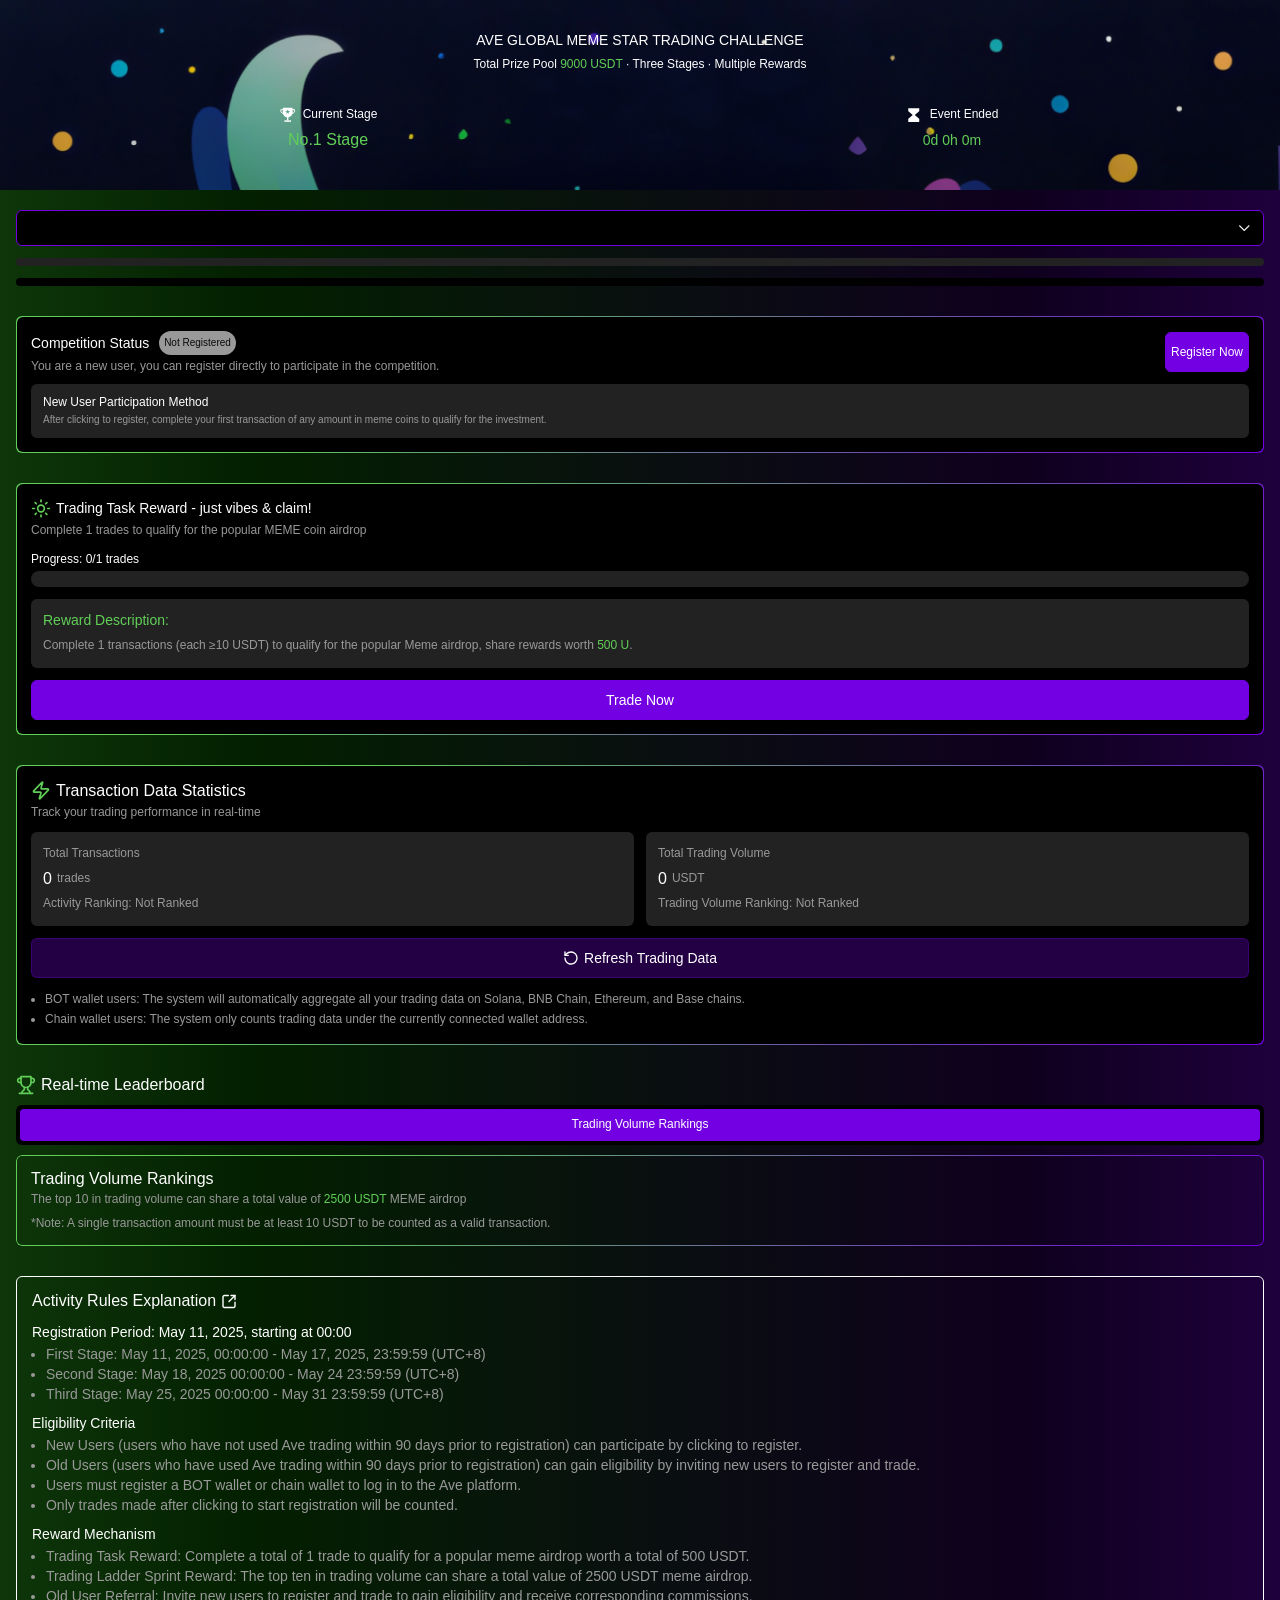
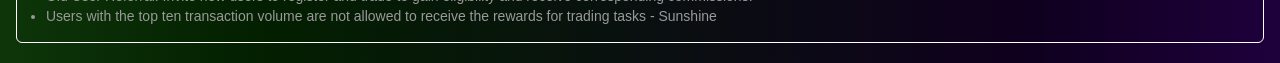
==== commit c94e37a6: "deploy" ====
--- a/index.html
+++ b/index.html
@@ -5,9 +5,9 @@
         location.replace('https://ave.ai/rank' + location.search)
       }
     }
-    redirect()</script><script type="module" crossorigin src="/assets/index-98f5a98b.js"></script><link rel="stylesheet" href="/assets/index-3a5104af.css"><script type="module">import.meta.url;import("_").catch(()=>1);async function* g(){};if(location.protocol!="file:"){window.__vite_is_modern_browser=true}</script><script type="module">!function(){if(window.__vite_is_modern_browser)return;console.warn("vite: loading legacy chunks, syntax error above and the same error below should be ignored");var e=document.getElementById("vite-legacy-polyfill"),n=document.createElement("script");n.src=e.src,n.onload=function(){System.import(document.getElementById('vite-legacy-entry').getAttribute('data-src'))},document.body.appendChild(n)}();</script></head><body><div id="app"></div><script>(function() {
+    redirect()</script><script type="module" crossorigin src="/assets/index-2bc89cdf.js"></script><link rel="stylesheet" href="/assets/index-b06c5af9.css"><script type="module">import.meta.url;import("_").catch(()=>1);async function* g(){};if(location.protocol!="file:"){window.__vite_is_modern_browser=true}</script><script type="module">!function(){if(window.__vite_is_modern_browser)return;console.warn("vite: loading legacy chunks, syntax error above and the same error below should be ignored");var e=document.getElementById("vite-legacy-polyfill"),n=document.createElement("script");n.src=e.src,n.onload=function(){System.import(document.getElementById('vite-legacy-entry').getAttribute('data-src'))},document.body.appendChild(n)}();</script></head><body><div id="app"></div><script>(function() {
       const prefersDark = window.matchMedia && window.matchMedia('(prefers-color-scheme: dark)').matches
       const setting = localStorage.getItem('color-schema') || 'auto'
       if (setting === 'dark' || (prefersDark && setting !== 'light'))
         document.documentElement.classList.toggle('dark', true)
-    })()</script><script nomodule>!function(){var e=document,t=e.createElement("script");if(!("noModule"in t)&&"onbeforeload"in t){var n=!1;e.addEventListener("beforeload",(function(e){if(e.target===t)n=!0;else if(!e.target.hasAttribute("nomodule")||!n)return;e.preventDefault()}),!0),t.type="module",t.src=".",e.head.appendChild(t),t.remove()}}();</script><script nomodule crossorigin id="vite-legacy-polyfill" src="/assets/polyfills-legacy-a2e82b4e.js"></script><script nomodule crossorigin id="vite-legacy-entry" data-src="/assets/index-legacy-a1fcc800.js">System.import(document.getElementById('vite-legacy-entry').getAttribute('data-src'))</script></body></html>+    })()</script><script nomodule>!function(){var e=document,t=e.createElement("script");if(!("noModule"in t)&&"onbeforeload"in t){var n=!1;e.addEventListener("beforeload",(function(e){if(e.target===t)n=!0;else if(!e.target.hasAttribute("nomodule")||!n)return;e.preventDefault()}),!0),t.type="module",t.src=".",e.head.appendChild(t),t.remove()}}();</script><script nomodule crossorigin id="vite-legacy-polyfill" src="/assets/polyfills-legacy-a2e82b4e.js"></script><script nomodule crossorigin id="vite-legacy-entry" data-src="/assets/index-legacy-062423b2.js">System.import(document.getElementById('vite-legacy-entry').getAttribute('data-src'))</script></body></html>
--- a/assets/index-b06c5af9.css
+++ b/assets/index-b06c5af9.css
@@ -0,0 +1 @@
+@charset "UTF-8";*,:before,:after{box-sizing:border-box;border-width:0;border-style:solid;border-color:#e5e7eb}html{line-height:1.5;-webkit-text-size-adjust:100%;-moz-tab-size:4;-o-tab-size:4;tab-size:4;font-family:ui-sans-serif,system-ui,-apple-system,BlinkMacSystemFont,Segoe UI,Roboto,Helvetica Neue,Arial,Noto Sans,sans-serif,"Apple Color Emoji","Segoe UI Emoji",Segoe UI Symbol,"Noto Color Emoji"}body{margin:0;line-height:inherit}hr{height:0;color:inherit;border-top-width:.02667rem}abbr:where([title]){-webkit-text-decoration:underline dotted;text-decoration:underline dotted}h1,h2,h3,h4,h5,h6{font-size:inherit;font-weight:inherit}a{color:inherit;text-decoration:inherit}b,strong{font-weight:bolder}code,kbd,samp,pre{font-family:ui-monospace,SFMono-Regular,Menlo,Monaco,Consolas,Liberation Mono,Courier New,monospace;font-size:1em}small{font-size:80%}sub,sup{font-size:75%;line-height:0;position:relative;vertical-align:baseline}sub{bottom:-.25em}sup{top:-.5em}table{text-indent:0;border-color:inherit;border-collapse:collapse}button,input,optgroup,select,textarea{font-family:inherit;font-feature-settings:inherit;font-variation-settings:inherit;font-size:100%;font-weight:inherit;line-height:inherit;color:inherit;margin:0;padding:0}button,select{text-transform:none}button,[type=button],[type=reset],[type=submit]{-webkit-appearance:button;background-color:transparent;background-image:none}:-moz-focusring{outline:auto}:-moz-ui-invalid{box-shadow:none}progress{vertical-align:baseline}::-webkit-inner-spin-button,::-webkit-outer-spin-button{height:auto}[type=search]{-webkit-appearance:textfield;outline-offset:-.05333rem}::-webkit-search-decoration{-webkit-appearance:none}::-webkit-file-upload-button{-webkit-appearance:button;font:inherit}summary{display:list-item}blockquote,dl,dd,h1,h2,h3,h4,h5,h6,hr,figure,p,pre{margin:0}fieldset{margin:0;padding:0}legend{padding:0}ol,ul,menu{list-style:none;margin:0;padding:0}textarea{resize:vertical}input::-moz-placeholder,textarea::-moz-placeholder{opacity:1;color:#9ca3af}input::placeholder,textarea::placeholder{opacity:1;color:#9ca3af}button,[role=button]{cursor:pointer}:disabled{cursor:default}img,svg,video,canvas,audio,iframe,embed,object{display:block;vertical-align:middle}img,video{max-width:100%;height:auto}[hidden]{display:none}*,:before,:after{--un-rotate:0;--un-rotate-x:0;--un-rotate-y:0;--un-rotate-z:0;--un-scale-x:1;--un-scale-y:1;--un-scale-z:1;--un-skew-x:0;--un-skew-y:0;--un-translate-x:0;--un-translate-y:0;--un-translate-z:0;--un-pan-x: ;--un-pan-y: ;--un-pinch-zoom: ;--un-scroll-snap-strictness:proximity;--un-ordinal: ;--un-slashed-zero: ;--un-numeric-figure: ;--un-numeric-spacing: ;--un-numeric-fraction: ;--un-border-spacing-x:0;--un-border-spacing-y:0;--un-ring-offset-shadow:0 0 rgba(0,0,0,0);--un-ring-shadow:0 0 rgba(0,0,0,0);--un-shadow-inset: ;--un-shadow:0 0 rgba(0,0,0,0);--un-ring-inset: ;--un-ring-offset-width:0;--un-ring-offset-color:#fff;--un-ring-width:0;--un-ring-color:rgba(147,197,253,.5);--un-blur: ;--un-brightness: ;--un-contrast: ;--un-drop-shadow: ;--un-grayscale: ;--un-hue-rotate: ;--un-invert: ;--un-saturate: ;--un-sepia: ;--un-backdrop-blur: ;--un-backdrop-brightness: ;--un-backdrop-contrast: ;--un-backdrop-grayscale: ;--un-backdrop-hue-rotate: ;--un-backdrop-invert: ;--un-backdrop-opacity: ;--un-backdrop-saturate: ;--un-backdrop-sepia: }::backdrop{--un-rotate:0;--un-rotate-x:0;--un-rotate-y:0;--un-rotate-z:0;--un-scale-x:1;--un-scale-y:1;--un-scale-z:1;--un-skew-x:0;--un-skew-y:0;--un-translate-x:0;--un-translate-y:0;--un-translate-z:0;--un-pan-x: ;--un-pan-y: ;--un-pinch-zoom: ;--un-scroll-snap-strictness:proximity;--un-ordinal: ;--un-slashed-zero: ;--un-numeric-figure: ;--un-numeric-spacing: ;--un-numeric-fraction: ;--un-border-spacing-x:0;--un-border-spacing-y:0;--un-ring-offset-shadow:0 0 rgba(0,0,0,0);--un-ring-shadow:0 0 rgba(0,0,0,0);--un-shadow-inset: ;--un-shadow:0 0 rgba(0,0,0,0);--un-ring-inset: ;--un-ring-offset-width:0;--un-ring-offset-color:#fff;--un-ring-width:0;--un-ring-color:rgba(147,197,253,.5);--un-blur: ;--un-brightness: ;--un-contrast: ;--un-drop-shadow: ;--un-grayscale: ;--un-hue-rotate: ;--un-invert: ;--un-saturate: ;--un-sepia: ;--un-backdrop-blur: ;--un-backdrop-brightness: ;--un-backdrop-contrast: ;--un-backdrop-grayscale: ;--un-backdrop-hue-rotate: ;--un-backdrop-invert: ;--un-backdrop-opacity: ;--un-backdrop-saturate: ;--un-backdrop-sepia: }@font-face{font-family:DM Mono;font-style:normal;font-weight:400;font-display:swap;src:url(https://fonts.gstatic.com/s/dmmono/v14/aFTU7PB1QTsUX8KYthSQBLyM.woff2) format("woff2");unicode-range:U+0100-02BA,U+02BD-02C5,U+02C7-02CC,U+02CE-02D7,U+02DD-02FF,U+0304,U+0308,U+0329,U+1D00-1DBF,U+1E00-1E9F,U+1EF2-1EFF,U+2020,U+20A0-20AB,U+20AD-20C0,U+2113,U+2C60-2C7F,U+A720-A7FF}@font-face{font-family:DM Mono;font-style:normal;font-weight:400;font-display:swap;src:url(https://fonts.gstatic.com/s/dmmono/v14/aFTU7PB1QTsUX8KYthqQBA.woff2) format("woff2");unicode-range:U+0000-00FF,U+0131,U+0152-0153,U+02BB-02BC,U+02C6,U+02DA,U+02DC,U+0304,U+0308,U+0329,U+2000-206F,U+20AC,U+2122,U+2191,U+2193,U+2212,U+2215,U+FEFF,U+FFFD}@font-face{font-family:DM Sans;font-style:normal;font-weight:400;font-display:swap;src:url(https://fonts.gstatic.com/s/dmsans/v15/rP2tp2ywxg089UriI5-g4vlH9VoD8CmcqZG40F9JadbnoEwAopxRR232VGM.woff2) format("woff2");unicode-range:U+0100-02BA,U+02BD-02C5,U+02C7-02CC,U+02CE-02D7,U+02DD-02FF,U+0304,U+0308,U+0329,U+1D00-1DBF,U+1E00-1E9F,U+1EF2-1EFF,U+2020,U+20A0-20AB,U+20AD-20C0,U+2113,U+2C60-2C7F,U+A720-A7FF}@font-face{font-family:DM Sans;font-style:normal;font-weight:400;font-display:swap;src:url(https://fonts.gstatic.com/s/dmsans/v15/rP2tp2ywxg089UriI5-g4vlH9VoD8CmcqZG40F9JadbnoEwAopxRSW32.woff2) format("woff2");unicode-range:U+0000-00FF,U+0131,U+0152-0153,U+02BB-02BC,U+02C6,U+02DA,U+02DC,U+0304,U+0308,U+0329,U+2000-206F,U+20AC,U+2122,U+2191,U+2193,U+2212,U+2215,U+FEFF,U+FFFD}@font-face{font-family:"DM Serif Display";font-style:normal;font-weight:400;font-display:swap;src:url(https://fonts.gstatic.com/s/dmserifdisplay/v15/-nFnOHM81r4j6k0gjAW3mujVU2B2G_5x0ujy.woff2) format("woff2");unicode-range:U+0100-02BA,U+02BD-02C5,U+02C7-02CC,U+02CE-02D7,U+02DD-02FF,U+0304,U+0308,U+0329,U+1D00-1DBF,U+1E00-1E9F,U+1EF2-1EFF,U+2020,U+20A0-20AB,U+20AD-20C0,U+2113,U+2C60-2C7F,U+A720-A7FF}@font-face{font-family:"DM Serif Display";font-style:normal;font-weight:400;font-display:swap;src:url(https://fonts.gstatic.com/s/dmserifdisplay/v15/-nFnOHM81r4j6k0gjAW3mujVU2B2G_Bx0g.woff2) format("woff2");unicode-range:U+0000-00FF,U+0131,U+0152-0153,U+02BB-02BC,U+02C6,U+02DA,U+02DC,U+0304,U+0308,U+0329,U+2000-206F,U+20AC,U+2122,U+2191,U+2193,U+2212,U+2215,U+FEFF,U+FFFD}.absolute{position:absolute}.relative{position:relative}.isolate{isolation:isolate}.z-2{z-index:2}.my-10px{margin-top:.26667rem;margin-bottom:.26667rem}.my-12px{margin-top:.32rem;margin-bottom:.32rem}.me{margin-inline-end:1rem}.ml-12px{margin-left:.32rem}.ml-5px{margin-left:.13333rem}.mr-10px{margin-right:.26667rem}.mr-5px{margin-right:.13333rem}.mr-8px{margin-right:.21333rem}.mt-10px{margin-top:.26667rem}.mt-12px{margin-top:.32rem}.mt-14px{margin-top:.37333rem}.mt-15px{margin-top:.4rem}.mt-20px{margin-top:.53333rem}.mt-30px{margin-top:.8rem}.mt-5px{margin-top:.13333rem}.mt-8px{margin-top:.21333rem}.block,[block=""]{display:block}.hidden{display:none}.h-20px{height:.53333rem}.max-h-40px{max-height:1.06667rem}.min-h-24px{min-height:.64rem}.min-w-56px{min-width:1.49333rem}.min-w-80px{min-width:2.13333rem}.w-100\%{width:100%}.w-16px{width:.42667rem}.w-20px{width:.53333rem}.w-40px{width:1.06667rem}.flex{display:flex}.flex-1{flex:1 1 0%}.flex-col{flex-direction:column}.table{display:table}.border-collapse{border-collapse:collapse}.list-disc-outside{list-style-position:outside;list-style-type:disc}.items-center{align-items:center}.items-stretch{align-items:stretch}.justify-center{justify-content:center}.justify-between{justify-content:space-between}.border{border-width:.02667rem}.important-border-color-\#fff{--un-border-opacity:1 !important;border-color:rgba(255,255,255,var(--un-border-opacity))!important}.important-rounded-6px{border-radius:.16rem!important}.rounded-12px{border-radius:.32rem}.rounded-4px{border-radius:.10667rem}.rounded-50\%{border-radius:50%}.rounded-6px{border-radius:.16rem}.rounded-8px{border-radius:.21333rem}.bg-\#000000{--un-bg-opacity:1;background-color:rgba(0,0,0,var(--un-bg-opacity))}.bg-\#222222{--un-bg-opacity:1;background-color:rgba(34,34,34,var(--un-bg-opacity))}.bg-\#61CF57{--un-bg-opacity:1;background-color:rgba(97,207,87,var(--un-bg-opacity))}.bg-\#999{--un-bg-opacity:1;background-color:rgba(153,153,153,var(--un-bg-opacity))}.important-p-0{padding:0!important}.p-12px{padding:.32rem}.important-px-5px{padding-left:.13333rem!important;padding-right:.13333rem!important}.px-16px{padding-left:.42667rem;padding-right:.42667rem}.px-5px{padding-left:.13333rem;padding-right:.13333rem}.py-15px{padding-top:.4rem;padding-bottom:.4rem}.py-24px{padding-top:.64rem;padding-bottom:.64rem}.pb-20px{padding-bottom:.53333rem}.pl-14px{padding-left:.37333rem}.pt-32px{padding-top:.85333rem}.text-center{text-align:center}.text-left{text-align:left}.text-right{text-align:right}.important-text-10px{font-size:.26667rem!important}.important-text-12px{font-size:.32rem!important}.important-text-14px{font-size:.37333rem!important}.text-12px{font-size:.32rem}.text-13px{font-size:.34667rem}.text-14px{font-size:.37333rem}.text-16px{font-size:.42667rem}.text-24px{font-size:.64rem}.font-400{font-weight:400}.font-500{font-weight:500}.lh-20px{line-height:.53333rem}.color-\#000{--un-text-opacity:1;color:rgba(0,0,0,var(--un-text-opacity))}.color-\#09090B{--un-text-opacity:1;color:rgba(9,9,11,var(--un-text-opacity))}.color-\#333{--un-text-opacity:1;color:rgba(51,51,51,var(--un-text-opacity))}.color-\#61CF57,[color~="#61CF57"]{--un-text-opacity:1;color:rgba(97,207,87,var(--un-text-opacity))}.color-\#666{--un-text-opacity:1;color:rgba(102,102,102,var(--un-text-opacity))}.color-\#979797{--un-text-opacity:1;color:rgba(151,151,151,var(--un-text-opacity))}.color-\#999,[color~="#999"]{--un-text-opacity:1;color:rgba(153,153,153,var(--un-text-opacity))}.color-\#fff,[color~="#fff"]{--un-text-opacity:1;color:rgba(255,255,255,var(--un-text-opacity))}.important-color-\#333{--un-text-opacity:1 !important;color:rgba(51,51,51,var(--un-text-opacity))!important}[color~="#7300E2"]{--un-text-opacity:1;color:rgba(115,0,226,var(--un-text-opacity))}.opacity-50{opacity:.5}:root,:host{--van-black: #000;--van-white: #fff;--van-gray-1: #f7f8fa;--van-gray-2: #f2f3f5;--van-gray-3: #ebedf0;--van-gray-4: #dcdee0;--van-gray-5: #c8c9cc;--van-gray-6: #969799;--van-gray-7: #646566;--van-gray-8: #323233;--van-red: #ee0a24;--van-blue: #1989fa;--van-orange: #ff976a;--van-orange-dark: #ed6a0c;--van-orange-light: #fffbe8;--van-green: #07c160;--van-gradient-red: linear-gradient(to right, #ff6034, #ee0a24);--van-gradient-orange: linear-gradient(to right, #ffd01e, #ff8917);--van-primary-color: var(--van-blue);--van-success-color: var(--van-green);--van-danger-color: var(--van-red);--van-warning-color: var(--van-orange);--van-text-color: var(--van-gray-8);--van-text-color-2: var(--van-gray-6);--van-text-color-3: var(--van-gray-5);--van-active-color: var(--van-gray-2);--van-active-opacity: .6;--van-disabled-opacity: .5;--van-background: var(--van-gray-1);--van-background-2: var(--van-white);--van-background-3: var(--van-white);--van-padding-base: .10667rem;--van-padding-xs: .21333rem;--van-padding-sm: .32rem;--van-padding-md: .42667rem;--van-padding-lg: .64rem;--van-padding-xl: .85333rem;--van-font-bold: 600;--van-font-size-xs: .26667rem;--van-font-size-sm: .32rem;--van-font-size-md: .37333rem;--van-font-size-lg: .42667rem;--van-line-height-xs: .37333rem;--van-line-height-sm: .48rem;--van-line-height-md: .53333rem;--van-line-height-lg: .58667rem;--van-base-font: -apple-system, BlinkMacSystemFont, "Helvetica Neue", Helvetica, Segoe UI, Arial, Roboto, "PingFang SC", "miui", "Hiragino Sans GB", "Microsoft Yahei", sans-serif;--van-price-font: avenir-heavy, "PingFang SC", helvetica neue, arial, sans-serif;--van-duration-base: .3s;--van-duration-fast: .2s;--van-ease-out: ease-out;--van-ease-in: ease-in;--van-border-color: var(--van-gray-3);--van-border-width: .02667rem;--van-radius-sm: .05333rem;--van-radius-md: .10667rem;--van-radius-lg: .21333rem;--van-radius-max: 26.64rem}.van-theme-dark{--van-text-color: #f5f5f5;--van-text-color-2: #707070;--van-text-color-3: #4d4d4d;--van-border-color: #3a3a3c;--van-active-color: #3a3a3c;--van-background: #000;--van-background-2: #1c1c1e;--van-background-3: #37363b}html{-webkit-tap-highlight-color:transparent}body{margin:0;font-family:var(--van-base-font)}a{text-decoration:none}input,button,textarea{color:inherit;font:inherit}a:focus,input:focus,button:focus,textarea:focus,[class*=van-]:focus{outline:none}ol,ul{margin:0;padding:0;list-style:none}@keyframes van-slide-up-enter{0%{transform:translate3d(0,100%,0)}}@keyframes van-slide-up-leave{to{transform:translate3d(0,100%,0)}}@keyframes van-slide-down-enter{0%{transform:translate3d(0,-100%,0)}}@keyframes van-slide-down-leave{to{transform:translate3d(0,-100%,0)}}@keyframes van-slide-left-enter{0%{transform:translate3d(-100%,0,0)}}@keyframes van-slide-left-leave{to{transform:translate3d(-100%,0,0)}}@keyframes van-slide-right-enter{0%{transform:translate3d(100%,0,0)}}@keyframes van-slide-right-leave{to{transform:translate3d(100%,0,0)}}@keyframes van-fade-in{0%{opacity:0}to{opacity:1}}@keyframes van-fade-out{0%{opacity:1}to{opacity:0}}@keyframes van-rotate{0%{transform:rotate(0)}to{transform:rotate(360deg)}}.van-fade-enter-active{animation:var(--van-duration-base) van-fade-in both var(--van-ease-out)}.van-fade-leave-active{animation:var(--van-duration-base) van-fade-out both var(--van-ease-in)}.van-slide-up-enter-active{animation:van-slide-up-enter var(--van-duration-base) both var(--van-ease-out)}.van-slide-up-leave-active{animation:van-slide-up-leave var(--van-duration-base) both var(--van-ease-in)}.van-slide-down-enter-active{animation:van-slide-down-enter var(--van-duration-base) both var(--van-ease-out)}.van-slide-down-leave-active{animation:van-slide-down-leave var(--van-duration-base) both var(--van-ease-in)}.van-slide-left-enter-active{animation:van-slide-left-enter var(--van-duration-base) both var(--van-ease-out)}.van-slide-left-leave-active{animation:van-slide-left-leave var(--van-duration-base) both var(--van-ease-in)}.van-slide-right-enter-active{animation:van-slide-right-enter var(--van-duration-base) both var(--van-ease-out)}.van-slide-right-leave-active{animation:van-slide-right-leave var(--van-duration-base) both var(--van-ease-in)}.van-clearfix:after{display:table;clear:both;content:""}.van-ellipsis{overflow:hidden;white-space:nowrap;text-overflow:ellipsis}.van-multi-ellipsis--l2{display:-webkit-box;overflow:hidden;text-overflow:ellipsis;-webkit-line-clamp:2;line-break:anywhere;-webkit-box-orient:vertical}.van-multi-ellipsis--l3{display:-webkit-box;overflow:hidden;text-overflow:ellipsis;-webkit-line-clamp:3;line-break:anywhere;-webkit-box-orient:vertical}.van-safe-area-top{padding-top:constant(safe-area-inset-top);padding-top:env(safe-area-inset-top)}.van-safe-area-bottom{padding-bottom:constant(safe-area-inset-bottom);padding-bottom:env(safe-area-inset-bottom)}.van-haptics-feedback{cursor:pointer}.van-haptics-feedback:active{opacity:var(--van-active-opacity)}[class*=van-hairline]:after{position:absolute;box-sizing:border-box;content:" ";pointer-events:none;top:-50%;right:-50%;bottom:-50%;left:-50%;border:0 solid var(--van-border-color);transform:scale(.5)}.van-hairline,.van-hairline--top,.van-hairline--left,.van-hairline--right,.van-hairline--bottom,.van-hairline--surround,.van-hairline--top-bottom{position:relative}.van-hairline--top:after{border-top-width:var(--van-border-width)}.van-hairline--left:after{border-left-width:var(--van-border-width)}.van-hairline--right:after{border-right-width:var(--van-border-width)}.van-hairline--bottom:after{border-bottom-width:var(--van-border-width)}.van-hairline--top-bottom:after,.van-hairline-unset--top-bottom:after{border-width:var(--van-border-width) 0}.van-hairline--surround:after{border-width:var(--van-border-width)}:root,:host{--van-overlay-z-index: 1;--van-overlay-background: rgba(0, 0, 0, .7)}.van-overlay{position:fixed;top:0;left:0;z-index:var(--van-overlay-z-index);width:100%;height:100%;background:var(--van-overlay-background)}:root,:host{--van-badge-size: .42667rem;--van-badge-color: var(--van-white);--van-badge-padding: 0 .08rem;--van-badge-font-size: var(--van-font-size-sm);--van-badge-font-weight: var(--van-font-bold);--van-badge-border-width: var(--van-border-width);--van-badge-background: var(--van-danger-color);--van-badge-dot-color: var(--van-danger-color);--van-badge-dot-size: .21333rem;--van-badge-font: -apple-system-font, helvetica neue, arial, sans-serif}.van-badge{display:inline-block;box-sizing:border-box;min-width:var(--van-badge-size);padding:var(--van-badge-padding);color:var(--van-badge-color);font-weight:var(--van-badge-font-weight);font-size:var(--van-badge-font-size);font-family:var(--van-badge-font);line-height:1.2;text-align:center;background:var(--van-badge-background);border:var(--van-badge-border-width) solid var(--van-background-2);border-radius:var(--van-radius-max)}.van-badge--fixed{position:absolute;transform-origin:100%}.van-badge--top-left{top:0;left:0;transform:translate(-50%,-50%)}.van-badge--top-right{top:0;right:0;transform:translate(50%,-50%)}.van-badge--bottom-left{bottom:0;left:0;transform:translate(-50%,50%)}.van-badge--bottom-right{bottom:0;right:0;transform:translate(50%,50%)}.van-badge--dot{width:var(--van-badge-dot-size);min-width:0;height:var(--van-badge-dot-size);background:var(--van-badge-dot-color);border-radius:100%;border:none;padding:0}.van-badge__wrapper{position:relative;display:inline-block}.van-icon{position:relative;display:inline-block;font:.37333rem/1 vant-icon;font:normal normal normal .37333rem/1 var(--van-icon-font-family, "vant-icon");font-size:inherit;text-rendering:auto;-webkit-font-smoothing:antialiased}.van-icon:before{display:inline-block}.van-icon-arrow-double-left:before{content:""}.van-icon-arrow-double-right:before{content:""}.van-icon-contact:before{content:""}.van-icon-notes:before{content:""}.van-icon-records:before{content:""}.van-icon-cash-back-record:before{content:""}.van-icon-newspaper:before{content:""}.van-icon-discount:before{content:""}.van-icon-completed:before{content:""}.van-icon-user:before{content:""}.van-icon-description:before{content:""}.van-icon-list-switch:before{content:""}.van-icon-list-switching:before{content:""}.van-icon-link-o:before{content:""}.van-icon-miniprogram-o:before{content:""}.van-icon-qq:before{content:""}.van-icon-wechat-moments:before{content:""}.van-icon-weibo:before{content:""}.van-icon-cash-o:before{content:""}.van-icon-guide-o:before{content:""}.van-icon-invitation:before{content:""}.van-icon-shield-o:before{content:""}.van-icon-exchange:before{content:""}.van-icon-eye:before{content:""}.van-icon-enlarge:before{content:""}.van-icon-expand-o:before{content:""}.van-icon-eye-o:before{content:""}.van-icon-expand:before{content:""}.van-icon-filter-o:before{content:""}.van-icon-fire:before{content:""}.van-icon-fail:before{content:""}.van-icon-failure:before{content:""}.van-icon-fire-o:before{content:""}.van-icon-flag-o:before{content:""}.van-icon-font:before{content:""}.van-icon-font-o:before{content:""}.van-icon-gem-o:before{content:""}.van-icon-flower-o:before{content:""}.van-icon-gem:before{content:""}.van-icon-gift-card:before{content:""}.van-icon-friends:before{content:""}.van-icon-friends-o:before{content:""}.van-icon-gold-coin:before{content:""}.van-icon-gold-coin-o:before{content:""}.van-icon-good-job-o:before{content:""}.van-icon-gift:before{content:""}.van-icon-gift-o:before{content:""}.van-icon-gift-card-o:before{content:""}.van-icon-good-job:before{content:""}.van-icon-home-o:before{content:""}.van-icon-goods-collect:before{content:""}.van-icon-graphic:before{content:""}.van-icon-goods-collect-o:before{content:""}.van-icon-hot-o:before{content:""}.van-icon-info:before{content:""}.van-icon-hotel-o:before{content:""}.van-icon-info-o:before{content:""}.van-icon-hot-sale-o:before{content:""}.van-icon-hot:before{content:""}.van-icon-like:before{content:""}.van-icon-idcard:before{content:""}.van-icon-like-o:before{content:""}.van-icon-hot-sale:before{content:""}.van-icon-location-o:before{content:""}.van-icon-location:before{content:""}.van-icon-label:before{content:""}.van-icon-lock:before{content:""}.van-icon-label-o:before{content:""}.van-icon-map-marked:before{content:""}.van-icon-logistics:before{content:""}.van-icon-manager:before{content:""}.van-icon-more:before{content:""}.van-icon-live:before{content:""}.van-icon-manager-o:before{content:""}.van-icon-medal:before{content:""}.van-icon-more-o:before{content:""}.van-icon-music-o:before{content:""}.van-icon-music:before{content:""}.van-icon-new-arrival-o:before{content:""}.van-icon-medal-o:before{content:""}.van-icon-new-o:before{content:""}.van-icon-free-postage:before{content:""}.van-icon-newspaper-o:before{content:""}.van-icon-new-arrival:before{content:""}.van-icon-minus:before{content:""}.van-icon-orders-o:before{content:""}.van-icon-new:before{content:""}.van-icon-paid:before{content:""}.van-icon-notes-o:before{content:""}.van-icon-other-pay:before{content:""}.van-icon-pause-circle:before{content:""}.van-icon-pause:before{content:""}.van-icon-pause-circle-o:before{content:""}.van-icon-peer-pay:before{content:""}.van-icon-pending-payment:before{content:""}.van-icon-passed:before{content:""}.van-icon-plus:before{content:""}.van-icon-phone-circle-o:before{content:""}.van-icon-phone-o:before{content:""}.van-icon-printer:before{content:""}.van-icon-photo-fail:before{content:""}.van-icon-phone:before{content:""}.van-icon-photo-o:before{content:""}.van-icon-play-circle:before{content:""}.van-icon-play:before{content:""}.van-icon-phone-circle:before{content:""}.van-icon-point-gift-o:before{content:""}.van-icon-point-gift:before{content:""}.van-icon-play-circle-o:before{content:""}.van-icon-shrink:before{content:""}.van-icon-photo:before{content:""}.van-icon-qr:before{content:""}.van-icon-qr-invalid:before{content:""}.van-icon-question-o:before{content:""}.van-icon-revoke:before{content:""}.van-icon-replay:before{content:""}.van-icon-service:before{content:""}.van-icon-question:before{content:""}.van-icon-search:before{content:""}.van-icon-refund-o:before{content:""}.van-icon-service-o:before{content:""}.van-icon-scan:before{content:""}.van-icon-share:before{content:""}.van-icon-send-gift-o:before{content:""}.van-icon-share-o:before{content:""}.van-icon-setting:before{content:""}.van-icon-points:before{content:""}.van-icon-photograph:before{content:""}.van-icon-shop:before{content:""}.van-icon-shop-o:before{content:""}.van-icon-shop-collect-o:before{content:""}.van-icon-shop-collect:before{content:""}.van-icon-smile:before{content:""}.van-icon-shopping-cart-o:before{content:""}.van-icon-sign:before{content:""}.van-icon-sort:before{content:""}.van-icon-star-o:before{content:""}.van-icon-smile-comment-o:before{content:""}.van-icon-stop:before{content:""}.van-icon-stop-circle-o:before{content:""}.van-icon-smile-o:before{content:""}.van-icon-star:before{content:""}.van-icon-success:before{content:""}.van-icon-stop-circle:before{content:""}.van-icon-records-o:before{content:""}.van-icon-shopping-cart:before{content:""}.van-icon-tosend:before{content:""}.van-icon-todo-list:before{content:""}.van-icon-thumb-circle-o:before{content:""}.van-icon-thumb-circle:before{content:""}.van-icon-umbrella-circle:before{content:""}.van-icon-underway:before{content:""}.van-icon-upgrade:before{content:""}.van-icon-todo-list-o:before{content:""}.van-icon-tv-o:before{content:""}.van-icon-underway-o:before{content:""}.van-icon-user-o:before{content:""}.van-icon-vip-card-o:before{content:""}.van-icon-vip-card:before{content:""}.van-icon-send-gift:before{content:""}.van-icon-wap-home:before{content:""}.van-icon-wap-nav:before{content:""}.van-icon-volume-o:before{content:""}.van-icon-video:before{content:""}.van-icon-wap-home-o:before{content:""}.van-icon-volume:before{content:""}.van-icon-warning:before{content:""}.van-icon-weapp-nav:before{content:""}.van-icon-wechat-pay:before{content:""}.van-icon-warning-o:before{content:""}.van-icon-wechat:before{content:""}.van-icon-setting-o:before{content:""}.van-icon-youzan-shield:before{content:""}.van-icon-warn-o:before{content:""}.van-icon-smile-comment:before{content:""}.van-icon-user-circle-o:before{content:""}.van-icon-video-o:before{content:""}.van-icon-add-square:before{content:""}.van-icon-add:before{content:""}.van-icon-arrow-down:before{content:""}.van-icon-arrow-up:before{content:""}.van-icon-arrow:before{content:""}.van-icon-after-sale:before{content:""}.van-icon-add-o:before{content:""}.van-icon-alipay:before{content:""}.van-icon-ascending:before{content:""}.van-icon-apps-o:before{content:""}.van-icon-aim:before{content:""}.van-icon-award:before{content:""}.van-icon-arrow-left:before{content:""}.van-icon-award-o:before{content:""}.van-icon-audio:before{content:""}.van-icon-bag-o:before{content:""}.van-icon-balance-list:before{content:""}.van-icon-back-top:before{content:""}.van-icon-bag:before{content:""}.van-icon-balance-pay:before{content:""}.van-icon-balance-o:before{content:""}.van-icon-bar-chart-o:before{content:""}.van-icon-bars:before{content:""}.van-icon-balance-list-o:before{content:""}.van-icon-birthday-cake-o:before{content:""}.van-icon-bookmark:before{content:""}.van-icon-bill:before{content:""}.van-icon-bell:before{content:""}.van-icon-browsing-history-o:before{content:""}.van-icon-browsing-history:before{content:""}.van-icon-bookmark-o:before{content:""}.van-icon-bulb-o:before{content:""}.van-icon-bullhorn-o:before{content:""}.van-icon-bill-o:before{content:""}.van-icon-calendar-o:before{content:""}.van-icon-brush-o:before{content:""}.van-icon-card:before{content:""}.van-icon-cart-o:before{content:""}.van-icon-cart-circle:before{content:""}.van-icon-cart-circle-o:before{content:""}.van-icon-cart:before{content:""}.van-icon-cash-on-deliver:before{content:""}.van-icon-cash-back-record-o:before{content:""}.van-icon-cashier-o:before{content:""}.van-icon-chart-trending-o:before{content:""}.van-icon-certificate:before{content:""}.van-icon-chat:before{content:""}.van-icon-clear:before{content:""}.van-icon-chat-o:before{content:""}.van-icon-checked:before{content:""}.van-icon-clock:before{content:""}.van-icon-clock-o:before{content:""}.van-icon-close:before{content:""}.van-icon-closed-eye:before{content:""}.van-icon-circle:before{content:""}.van-icon-cluster-o:before{content:""}.van-icon-column:before{content:""}.van-icon-comment-circle-o:before{content:""}.van-icon-cluster:before{content:""}.van-icon-comment:before{content:""}.van-icon-comment-o:before{content:""}.van-icon-comment-circle:before{content:""}.van-icon-completed-o:before{content:""}.van-icon-credit-pay:before{content:""}.van-icon-coupon:before{content:""}.van-icon-debit-pay:before{content:""}.van-icon-coupon-o:before{content:""}.van-icon-contact-o:before{content:""}.van-icon-descending:before{content:""}.van-icon-desktop-o:before{content:""}.van-icon-diamond-o:before{content:""}.van-icon-description-o:before{content:""}.van-icon-delete:before{content:""}.van-icon-diamond:before{content:""}.van-icon-delete-o:before{content:""}.van-icon-cross:before{content:""}.van-icon-edit:before{content:""}.van-icon-ellipsis:before{content:""}.van-icon-down:before{content:""}.van-icon-discount-o:before{content:""}.van-icon-ecard-pay:before{content:""}.van-icon-envelop-o:before{content:""}@font-face{font-weight:400;font-family:vant-icon;font-style:normal;font-display:auto;src:url([data-uri]) format("woff2"),url(//at.alicdn.com/t/c/font_2553510_ciljc7axaw7.woff?t=1705587463221) format("woff")}.van-icon__image{display:block;width:1em;height:1em;-o-object-fit:contain;object-fit:contain}:root,:host{--van-loading-text-color: var(--van-text-color-2);--van-loading-text-font-size: var(--van-font-size-md);--van-loading-spinner-color: var(--van-gray-5);--van-loading-spinner-size: .8rem;--van-loading-spinner-duration: .8s}.van-loading{position:relative;color:var(--van-loading-spinner-color);font-size:0;vertical-align:middle}.van-loading__spinner{position:relative;display:inline-block;width:var(--van-loading-spinner-size);max-width:100%;height:var(--van-loading-spinner-size);max-height:100%;vertical-align:middle;animation:van-rotate var(--van-loading-spinner-duration) linear infinite}.van-loading__spinner--spinner{animation-timing-function:steps(12)}.van-loading__spinner--circular{animation-duration:2s}.van-loading__line{position:absolute;top:0;left:0;width:100%;height:100%}.van-loading__line:before{display:block;width:.05333rem;height:25%;margin:0 auto;background-color:currentColor;border-radius:40%;content:" "}.van-loading__circular{display:block;width:100%;height:100%}.van-loading__circular circle{animation:van-circular 1.5s ease-in-out infinite;stroke:currentColor;stroke-width:3;stroke-linecap:round}.van-loading__text{display:inline-block;margin-left:var(--van-padding-xs);color:var(--van-loading-text-color);font-size:var(--van-loading-text-font-size);vertical-align:middle}.van-loading--vertical{display:flex;flex-direction:column;align-items:center}.van-loading--vertical .van-loading__text{margin:var(--van-padding-xs) 0 0}@keyframes van-circular{0%{stroke-dasharray:1,200;stroke-dashoffset:0}50%{stroke-dasharray:90,150;stroke-dashoffset:-40}to{stroke-dasharray:90,150;stroke-dashoffset:-120}}.van-loading__line--1{transform:rotate(30deg);opacity:1}.van-loading__line--2{transform:rotate(60deg);opacity:.9375}.van-loading__line--3{transform:rotate(90deg);opacity:.875}.van-loading__line--4{transform:rotate(120deg);opacity:.8125}.van-loading__line--5{transform:rotate(150deg);opacity:.75}.van-loading__line--6{transform:rotate(180deg);opacity:.6875}.van-loading__line--7{transform:rotate(210deg);opacity:.625}.van-loading__line--8{transform:rotate(240deg);opacity:.5625}.van-loading__line--9{transform:rotate(270deg);opacity:.5}.van-loading__line--10{transform:rotate(300deg);opacity:.4375}.van-loading__line--11{transform:rotate(330deg);opacity:.375}.van-loading__line--12{transform:rotate(360deg);opacity:.3125}:root,:host{--van-button-mini-height: .64rem;--van-button-mini-padding: 0 var(--van-padding-base);--van-button-mini-font-size: var(--van-font-size-xs);--van-button-small-height: .85333rem;--van-button-small-padding: 0 var(--van-padding-xs);--van-button-small-font-size: var(--van-font-size-sm);--van-button-normal-padding: 0 .4rem;--van-button-normal-font-size: var(--van-font-size-md);--van-button-large-height: 1.33333rem;--van-button-default-height: 1.17333rem;--van-button-default-line-height: 1.2;--van-button-default-font-size: var(--van-font-size-lg);--van-button-default-color: var(--van-text-color);--van-button-default-background: var(--van-background-2);--van-button-default-border-color: var(--van-gray-4);--van-button-primary-color: var(--van-white);--van-button-primary-background: var(--van-primary-color);--van-button-primary-border-color: var(--van-primary-color);--van-button-success-color: var(--van-white);--van-button-success-background: var(--van-success-color);--van-button-success-border-color: var(--van-success-color);--van-button-danger-color: var(--van-white);--van-button-danger-background: var(--van-danger-color);--van-button-danger-border-color: var(--van-danger-color);--van-button-warning-color: var(--van-white);--van-button-warning-background: var(--van-warning-color);--van-button-warning-border-color: var(--van-warning-color);--van-button-border-width: var(--van-border-width);--van-button-radius: var(--van-radius-md);--van-button-round-radius: var(--van-radius-max);--van-button-plain-background: var(--van-white);--van-button-disabled-opacity: var(--van-disabled-opacity);--van-button-icon-size: 1.2em;--van-button-loading-icon-size: .53333rem}.van-theme-dark{--van-button-plain-background: transparent}.van-button{position:relative;display:inline-block;box-sizing:border-box;height:var(--van-button-default-height);margin:0;padding:0;font-size:var(--van-button-default-font-size);line-height:var(--van-button-default-line-height);text-align:center;border-radius:var(--van-button-radius);cursor:pointer;transition:opacity var(--van-duration-fast);-webkit-appearance:none;-webkit-font-smoothing:auto}.van-button:before{position:absolute;top:50%;left:50%;width:100%;height:100%;background:var(--van-black);border:inherit;border-color:var(--van-black);border-radius:inherit;transform:translate(-50%,-50%);opacity:0;content:" "}.van-button:active:before{opacity:.1}.van-button--loading:before,.van-button--disabled:before{display:none}.van-button--default{color:var(--van-button-default-color);background:var(--van-button-default-background);border:var(--van-button-border-width) solid var(--van-button-default-border-color)}.van-button--primary{color:var(--van-button-primary-color);background:var(--van-button-primary-background);border:var(--van-button-border-width) solid var(--van-button-primary-border-color)}.van-button--success{color:var(--van-button-success-color);background:var(--van-button-success-background);border:var(--van-button-border-width) solid var(--van-button-success-border-color)}.van-button--danger{color:var(--van-button-danger-color);background:var(--van-button-danger-background);border:var(--van-button-border-width) solid var(--van-button-danger-border-color)}.van-button--warning{color:var(--van-button-warning-color);background:var(--van-button-warning-background);border:var(--van-button-border-width) solid var(--van-button-warning-border-color)}.van-button--plain{background:var(--van-button-plain-background)}.van-button--plain.van-button--primary{color:var(--van-button-primary-background)}.van-button--plain.van-button--success{color:var(--van-button-success-background)}.van-button--plain.van-button--danger{color:var(--van-button-danger-background)}.van-button--plain.van-button--warning{color:var(--van-button-warning-background)}.van-button--large{width:100%;height:var(--van-button-large-height)}.van-button--normal{padding:var(--van-button-normal-padding);font-size:var(--van-button-normal-font-size)}.van-button--small{height:var(--van-button-small-height);padding:var(--van-button-small-padding);font-size:var(--van-button-small-font-size)}.van-button__loading{color:inherit;font-size:inherit}.van-button__loading .van-loading__spinner{color:currentColor;width:var(--van-button-loading-icon-size);height:var(--van-button-loading-icon-size)}.van-button--mini{height:var(--van-button-mini-height);padding:var(--van-button-mini-padding);font-size:var(--van-button-mini-font-size)}.van-button--mini+.van-button--mini{margin-left:var(--van-padding-base)}.van-button--block{display:block;width:100%}.van-button--disabled{cursor:not-allowed;opacity:var(--van-button-disabled-opacity)}.van-button--loading{cursor:default}.van-button--round{border-radius:var(--van-button-round-radius)}.van-button--square{border-radius:0}.van-button__content{display:flex;align-items:center;justify-content:center;height:100%}.van-button__content:before{content:" "}.van-button__icon{font-size:var(--van-button-icon-size);line-height:inherit}.van-button__icon+.van-button__text,.van-button__loading+.van-button__text,.van-button__text+.van-button__icon,.van-button__text+.van-button__loading{margin-left:var(--van-padding-base)}.van-button--hairline{border-width:0}.van-button--hairline:after{border-color:inherit;border-radius:calc(var(--van-button-radius) * 2)}.van-button--hairline.van-button--round:after{border-radius:var(--van-button-round-radius)}.van-button--hairline.van-button--square:after{border-radius:0}:root,:host{--van-count-down-text-color: var(--van-text-color);--van-count-down-font-size: var(--van-font-size-md);--van-count-down-line-height: var(--van-line-height-md)}.van-count-down{color:var(--van-count-down-text-color);font-size:var(--van-count-down-font-size);line-height:var(--van-count-down-line-height)}:root,:host{--van-popup-background: var(--van-background-2);--van-popup-transition: transform var(--van-duration-base);--van-popup-round-radius: .42667rem;--van-popup-close-icon-size: .58667rem;--van-popup-close-icon-color: var(--van-gray-5);--van-popup-close-icon-margin: .42667rem;--van-popup-close-icon-z-index: 1}.van-overflow-hidden{overflow:hidden!important}.van-popup{position:fixed;max-height:100%;overflow-y:auto;box-sizing:border-box;background:var(--van-popup-background);transition:var(--van-popup-transition);-webkit-overflow-scrolling:touch}.van-popup--center{top:50%;left:0;right:0;width:-moz-fit-content;width:fit-content;max-width:calc(100vw - var(--van-padding-md) * 2);margin:0 auto;transform:translateY(-50%)}.van-popup--center.van-popup--round{border-radius:var(--van-popup-round-radius)}.van-popup--top{top:0;left:0;width:100%}.van-popup--top.van-popup--round{border-radius:0 0 var(--van-popup-round-radius) var(--van-popup-round-radius)}.van-popup--right{top:50%;right:0;transform:translate3d(0,-50%,0)}.van-popup--right.van-popup--round{border-radius:var(--van-popup-round-radius) 0 0 var(--van-popup-round-radius)}.van-popup--bottom{bottom:0;left:0;width:100%}.van-popup--bottom.van-popup--round{border-radius:var(--van-popup-round-radius) var(--van-popup-round-radius) 0 0}.van-popup--left{top:50%;left:0;transform:translate3d(0,-50%,0)}.van-popup--left.van-popup--round{border-radius:0 var(--van-popup-round-radius) var(--van-popup-round-radius) 0}.van-popup-slide-top-enter-active,.van-popup-slide-left-enter-active,.van-popup-slide-right-enter-active,.van-popup-slide-bottom-enter-active{transition-timing-function:var(--van-ease-out)}.van-popup-slide-top-leave-active,.van-popup-slide-left-leave-active,.van-popup-slide-right-leave-active,.van-popup-slide-bottom-leave-active{transition-timing-function:var(--van-ease-in)}.van-popup-slide-top-enter-from,.van-popup-slide-top-leave-active{transform:translate3d(0,-100%,0)}.van-popup-slide-right-enter-from,.van-popup-slide-right-leave-active{transform:translate3d(100%,-50%,0)}.van-popup-slide-bottom-enter-from,.van-popup-slide-bottom-leave-active{transform:translate3d(0,100%,0)}.van-popup-slide-left-enter-from,.van-popup-slide-left-leave-active{transform:translate3d(-100%,-50%,0)}.van-popup__close-icon{position:absolute;z-index:var(--van-popup-close-icon-z-index);color:var(--van-popup-close-icon-color);font-size:var(--van-popup-close-icon-size)}.van-popup__close-icon--top-left{top:var(--van-popup-close-icon-margin);left:var(--van-popup-close-icon-margin)}.van-popup__close-icon--top-right{top:var(--van-popup-close-icon-margin);right:var(--van-popup-close-icon-margin)}.van-popup__close-icon--bottom-left{bottom:var(--van-popup-close-icon-margin);left:var(--van-popup-close-icon-margin)}.van-popup__close-icon--bottom-right{right:var(--van-popup-close-icon-margin);bottom:var(--van-popup-close-icon-margin)}:root,:host{--van-action-sheet-max-height: 80%;--van-action-sheet-header-height: 1.28rem;--van-action-sheet-header-font-size: var(--van-font-size-lg);--van-action-sheet-description-color: var(--van-text-color-2);--van-action-sheet-description-font-size: var(--van-font-size-md);--van-action-sheet-description-line-height: var(--van-line-height-md);--van-action-sheet-item-background: var(--van-background-2);--van-action-sheet-item-font-size: var(--van-font-size-lg);--van-action-sheet-item-line-height: var(--van-line-height-lg);--van-action-sheet-item-text-color: var(--van-text-color);--van-action-sheet-item-disabled-text-color: var(--van-text-color-3);--van-action-sheet-item-icon-size: .48rem;--van-action-sheet-item-icon-margin-right: var(--van-padding-xs);--van-action-sheet-subname-color: var(--van-text-color-2);--van-action-sheet-subname-font-size: var(--van-font-size-sm);--van-action-sheet-subname-line-height: var(--van-line-height-sm);--van-action-sheet-close-icon-size: .58667rem;--van-action-sheet-close-icon-color: var(--van-gray-5);--van-action-sheet-close-icon-padding: 0 var(--van-padding-md);--van-action-sheet-cancel-text-color: var(--van-gray-7);--van-action-sheet-cancel-padding-top: var(--van-padding-xs);--van-action-sheet-cancel-padding-color: var(--van-background);--van-action-sheet-loading-icon-size: .58667rem}.van-action-sheet{display:flex;flex-direction:column;max-height:var(--van-action-sheet-max-height);overflow:hidden;color:var(--van-action-sheet-item-text-color)}.van-action-sheet__content{flex:1 auto;overflow-y:auto;-webkit-overflow-scrolling:touch}.van-action-sheet__item,.van-action-sheet__cancel{display:flex;flex-wrap:wrap;align-items:center;justify-content:center;width:100%;padding:.37333rem var(--van-padding-md);font-size:var(--van-action-sheet-item-font-size);background:var(--van-action-sheet-item-background);border:none;cursor:pointer}.van-action-sheet__item:active,.van-action-sheet__cancel:active{background-color:var(--van-active-color)}.van-action-sheet__item{line-height:var(--van-action-sheet-item-line-height)}.van-action-sheet__item--loading,.van-action-sheet__item--disabled{color:var(--van-action-sheet-item-disabled-text-color)}.van-action-sheet__item--loading:active,.van-action-sheet__item--disabled:active{background-color:var(--van-action-sheet-item-background)}.van-action-sheet__item--disabled{cursor:not-allowed}.van-action-sheet__item--loading{cursor:default}.van-action-sheet__item-icon{font-size:var(--van-action-sheet-item-icon-size);margin-right:var(--van-action-sheet-item-icon-margin-right)}.van-action-sheet__cancel{flex-shrink:0;box-sizing:border-box;color:var(--van-action-sheet-cancel-text-color)}.van-action-sheet__subname{width:100%;margin-top:var(--van-padding-xs);color:var(--van-action-sheet-subname-color);font-size:var(--van-action-sheet-subname-font-size);line-height:var(--van-action-sheet-subname-line-height);overflow-wrap:break-word}.van-action-sheet__gap{display:block;height:var(--van-action-sheet-cancel-padding-top);background:var(--van-action-sheet-cancel-padding-color)}.van-action-sheet__header{flex-shrink:0;font-weight:var(--van-font-bold);font-size:var(--van-action-sheet-header-font-size);line-height:var(--van-action-sheet-header-height);text-align:center}.van-action-sheet__description{position:relative;flex-shrink:0;padding:.53333rem var(--van-padding-md);color:var(--van-action-sheet-description-color);font-size:var(--van-action-sheet-description-font-size);line-height:var(--van-action-sheet-description-line-height);text-align:center}.van-action-sheet__description:after{position:absolute;box-sizing:border-box;content:" ";pointer-events:none;right:var(--van-padding-md);bottom:0;left:var(--van-padding-md);border-bottom:.02667rem solid var(--van-border-color);transform:scaleY(.5)}.van-action-sheet__loading-icon .van-loading__spinner{width:var(--van-action-sheet-loading-icon-size);height:var(--van-action-sheet-loading-icon-size)}.van-action-sheet__close{position:absolute;top:0;right:0;z-index:1;padding:var(--van-action-sheet-close-icon-padding);color:var(--van-action-sheet-close-icon-color);font-size:var(--van-action-sheet-close-icon-size);line-height:inherit}.v-select-btn[data-v-cef14d89]{border:.02667rem solid #7300E2;border-radius:.16rem;background-color:#000;padding:.26667rem .32rem}.home-content[data-v-2764e40f]{background-color:#000;background-image:linear-gradient(270deg,rgba(60,0,119,.5) 0%,#0F001E 20.06%,#032000 80.36%,rgba(28,107,20,.5) 100%);background-size:100% auto;min-height:100vh;color:#fff}.home-content .top-bg[data-v-2764e40f]{background:url(/assets/bg-1-4228a58a.png) no-repeat top center;background-size:100% auto}.home-content .step-list[data-v-2764e40f]{display:flex;justify-content:space-between;border-radius:.10667rem;background:#222222;height:.21333rem;margin:.32rem 0}.home-content .step-list li[data-v-2764e40f]{display:flex;align-items:center;justify-content:center;flex:1;height:.21333rem}.home-content .step-list li.active[data-v-2764e40f]{background:#7300E2}.home-content .step-list li.active[data-v-2764e40f]:first-child{border-top-left-radius:.10667rem;border-bottom-left-radius:.10667rem}.home-content .step-list li.active[data-v-2764e40f]:last-child{border-top-right-radius:.10667rem;border-bottom-right-radius:.10667rem}.home-content .step-list li.active[data-v-2764e40f]:after{background:#7300E2;border-color:#18181b}.home-content .step-list li[data-v-2764e40f]:after{content:"";display:block;width:.53333rem;height:.53333rem;border-radius:50%;background:#222222;border:.05333rem solid #333333}.home-content .stage-list[data-v-2764e40f]{display:flex;align-items:stretch;background:#000000;border-radius:.16rem;font-size:.32rem;padding:.10667rem}.home-content .stage-list li[data-v-2764e40f]{flex:1;height:1.33333rem;display:flex;flex-direction:column;align-items:center;justify-content:center}.home-content .stage-list li.active[data-v-2764e40f]{background:#7300E2;border-radius:.10667rem;color:#fff}.home-content .card[data-v-2764e40f]{background:linear-gradient(306.69deg,#7300e2 0%,#61cf57 76.48%);position:relative;background-color:#000;padding:.4rem;border-radius:.16rem}.home-content .card[data-v-2764e40f]:after{content:"";position:absolute;top:.02667rem;right:.02667rem;bottom:.02667rem;left:.02667rem;background:#000000;border-radius:.16rem}.home-content .card-1[data-v-2764e40f]{position:relative;padding:.4rem;border-radius:.16rem;background-color:transparent;isolation:isolate}.home-content .card-1.cb-fff[data-v-2764e40f]{-o-border-image:auto;border-image:auto;border:.02667rem solid #E4E4E7}.home-content .card-1[data-v-2764e40f]:not(.cb-fff):before{content:"";position:absolute;top:0;right:0;bottom:0;left:0;border-radius:inherit;padding:.02667rem;background:linear-gradient(306.69deg,#7300e2 0%,#61cf57 76.48%);-webkit-mask:linear-gradient(white 0 0) content-box,linear-gradient(white 0 0);mask:linear-gradient(white 0 0) content-box,linear-gradient(white 0 0);-webkit-mask-composite:xor;mask-composite:exclude;z-index:-1;pointer-events:none}.home-content .progress-bar[data-v-2764e40f]{width:100%;height:.42667rem;background-color:#222;border-radius:.21333rem;overflow:hidden}.home-content .progress-bar>div[data-v-2764e40f]{height:100%;background-color:#61cf57}.home-content .tabs-list[data-v-2764e40f]{display:flex;align-items:stretch;background:#000000;border-radius:.16rem;font-size:.32rem;padding:.10667rem}.home-content .tabs-list li[data-v-2764e40f]{flex:1;height:.85333rem;display:flex;flex-direction:column;align-items:center;justify-content:center}.home-content .tabs-list li.active[data-v-2764e40f]{background:#7300E2;border-radius:.10667rem;color:#fff}.home-content .rank-list[data-v-2764e40f]{border-collapse:collapse}.home-content .rank-list th[data-v-2764e40f]{color:#999}.home-content .rank-list th[data-v-2764e40f],.home-content .rank-list td[data-v-2764e40f]{padding:.42667rem}.home-content .rank-list th[data-v-2764e40f]:first-child,.home-content .rank-list td[data-v-2764e40f]:first-child{text-align:left;padding-right:0}.home-content .rank-list th[data-v-2764e40f]:last-child,.home-content .rank-list td[data-v-2764e40f]:last-child{text-align:right;padding-left:0}html,body{margin:0;padding:0;line-height:1.15;font-family:Poppins-Regular,Haas Grot Text R,PingFangSC-Regular,Helvetica Neue,Microsoft YaHei,微软雅黑,Arial,sans-serif}*{box-sizing:border-box}img{display:inline-block}#app{min-height:100vh;margin:0;padding:0}:root{--van-primary-color: #3f80f7}.popup-container.popup-container{background-color:#fff;padding:.4rem;width:90%;min-height:50vh}.popup-title{font-size:.42667rem;text-align:center;margin-top:.13333rem}.clickable{cursor:pointer}.clickable:active{opacity:.5}.color-\#6adff5{font-weight:600}:root,:host{--van-action-bar-background: var(--van-background-2);--van-action-bar-height: 1.33333rem}.van-action-bar{position:fixed;right:0;bottom:0;left:0;display:flex;align-items:center;box-sizing:content-box;height:var(--van-action-bar-height);background:var(--van-action-bar-background)}:root,:host{--van-action-bar-button-height: 1.06667rem;--van-action-bar-button-warning-color: var(--van-gradient-orange);--van-action-bar-button-danger-color: var(--van-gradient-red)}.van-action-bar-button{flex:1;height:var(--van-action-bar-button-height);font-weight:var(--van-font-bold);font-size:var(--van-font-size-md);border:none;border-radius:0}.van-action-bar-button--first{margin-left:.13333rem;border-top-left-radius:var(--van-radius-max);border-bottom-left-radius:var(--van-radius-max)}.van-action-bar-button--last{margin-right:.13333rem;border-top-right-radius:var(--van-radius-max);border-bottom-right-radius:var(--van-radius-max)}.van-action-bar-button--warning{background:var(--van-action-bar-button-warning-color)}.van-action-bar-button--danger{background:var(--van-action-bar-button-danger-color)}@media (max-width: 321px){.van-action-bar-button{font-size:.34667rem}}:root,:host{--van-dialog-width: 8.53333rem;--van-dialog-small-screen-width: 90%;--van-dialog-font-size: var(--van-font-size-lg);--van-dialog-transition: var(--van-duration-base);--van-dialog-radius: .42667rem;--van-dialog-background: var(--van-background-2);--van-dialog-header-font-weight: var(--van-font-bold);--van-dialog-header-line-height: .64rem;--van-dialog-header-padding-top: .69333rem;--van-dialog-header-isolated-padding: var(--van-padding-lg) 0;--van-dialog-message-padding: var(--van-padding-lg);--van-dialog-message-font-size: var(--van-font-size-md);--van-dialog-message-line-height: var(--van-line-height-md);--van-dialog-message-max-height: 60vh;--van-dialog-has-title-message-text-color: var(--van-gray-7);--van-dialog-has-title-message-padding-top: var(--van-padding-xs);--van-dialog-button-height: 1.28rem;--van-dialog-round-button-height: .96rem;--van-dialog-confirm-button-text-color: var(--van-primary-color)}.van-dialog{top:45%;width:var(--van-dialog-width);overflow:hidden;font-size:var(--van-dialog-font-size);background:var(--van-dialog-background);border-radius:var(--van-dialog-radius);backface-visibility:hidden;transition:var(--van-dialog-transition);transition-property:transform,opacity}@media (max-width: 321px){.van-dialog{width:var(--van-dialog-small-screen-width)}}.van-dialog__header{color:var(--van-text-color);padding-top:var(--van-dialog-header-padding-top);font-weight:var(--van-dialog-header-font-weight);line-height:var(--van-dialog-header-line-height);text-align:center}.van-dialog__header--isolated{padding:var(--van-dialog-header-isolated-padding)}.van-dialog__content--isolated{display:flex;align-items:center;min-height:2.77333rem}.van-dialog__message{color:var(--van-text-color);flex:1;max-height:var(--van-dialog-message-max-height);padding:.69333rem var(--van-dialog-message-padding);overflow-y:auto;font-size:var(--van-dialog-message-font-size);line-height:var(--van-dialog-message-line-height);white-space:pre-wrap;text-align:center;word-wrap:break-word;-webkit-overflow-scrolling:touch}.van-dialog__message--has-title{padding-top:var(--van-dialog-has-title-message-padding-top);color:var(--van-dialog-has-title-message-text-color)}.van-dialog__message--left{text-align:left}.van-dialog__message--right{text-align:right}.van-dialog__message--justify{text-align:justify}.van-dialog__footer{display:flex;overflow:hidden;-webkit-user-select:none;-moz-user-select:none;user-select:none}.van-dialog__confirm,.van-dialog__cancel{flex:1;height:var(--van-dialog-button-height);margin:0;border:0;border-radius:0}.van-dialog__confirm,.van-dialog__confirm:active{color:var(--van-dialog-confirm-button-text-color)}.van-dialog--round-button .van-dialog__footer{position:relative;height:auto;padding:var(--van-padding-xs) var(--van-padding-lg) var(--van-padding-md)}.van-dialog--round-button .van-dialog__message{padding-bottom:var(--van-padding-md);color:var(--van-text-color)}.van-dialog--round-button .van-dialog__confirm,.van-dialog--round-button .van-dialog__cancel{height:var(--van-dialog-round-button-height)}.van-dialog--round-button .van-dialog__confirm{color:var(--van-white)}.van-dialog--round-button .van-action-bar-button--first{border-top-left-radius:var(--van-radius-max);border-bottom-left-radius:var(--van-radius-max)}.van-dialog--round-button .van-action-bar-button--last{border-top-right-radius:var(--van-radius-max);border-bottom-right-radius:var(--van-radius-max)}.van-dialog-bounce-enter-from{transform:translate3d(0,-50%,0) scale(.7);opacity:0}.van-dialog-bounce-leave-active{transform:translate3d(0,-50%,0) scale(.9);opacity:0}:root,:host{--van-toast-max-width: 70%;--van-toast-font-size: var(--van-font-size-md);--van-toast-text-color: var(--van-white);--van-toast-loading-icon-color: var(--van-white);--van-toast-line-height: var(--van-line-height-md);--van-toast-radius: var(--van-radius-lg);--van-toast-background: rgba(0, 0, 0, .7);--van-toast-icon-size: .96rem;--van-toast-text-min-width: 2.56rem;--van-toast-text-padding: var(--van-padding-xs) var(--van-padding-sm);--van-toast-default-padding: var(--van-padding-md);--van-toast-default-width: 2.34667rem;--van-toast-default-min-height: 2.34667rem;--van-toast-position-top-distance: 20%;--van-toast-position-bottom-distance: 20%}.van-toast{display:flex;flex-direction:column;align-items:center;justify-content:center;box-sizing:content-box;transition:all var(--van-duration-fast);width:var(--van-toast-default-width);max-width:var(--van-toast-max-width);min-height:var(--van-toast-default-min-height);padding:var(--van-toast-default-padding);color:var(--van-toast-text-color);font-size:var(--van-toast-font-size);line-height:var(--van-toast-line-height);white-space:pre-wrap;word-break:break-all;text-align:center;background:var(--van-toast-background);border-radius:var(--van-toast-radius)}.van-toast--break-normal{word-break:normal;word-wrap:normal}.van-toast--break-word{word-break:normal;word-wrap:break-word}.van-toast--unclickable{overflow:hidden;cursor:not-allowed}.van-toast--unclickable *{pointer-events:none}.van-toast--text,.van-toast--html{width:-moz-fit-content;width:fit-content;min-width:var(--van-toast-text-min-width);min-height:0;padding:var(--van-toast-text-padding)}.van-toast--text .van-toast__text,.van-toast--html .van-toast__text{margin-top:0}.van-toast--top{top:var(--van-toast-position-top-distance)}.van-toast--bottom{top:auto;bottom:var(--van-toast-position-bottom-distance)}.van-toast__icon{font-size:var(--van-toast-icon-size)}.van-toast__loading{padding:var(--van-padding-base);color:var(--van-toast-loading-icon-color)}.van-toast__text{margin-top:var(--van-padding-xs)}:root,:host{--van-notify-text-color: var(--van-white);--van-notify-padding: var(--van-padding-xs) var(--van-padding-md);--van-notify-font-size: var(--van-font-size-md);--van-notify-line-height: var(--van-line-height-md);--van-notify-primary-background: var(--van-primary-color);--van-notify-success-background: var(--van-success-color);--van-notify-danger-background: var(--van-danger-color);--van-notify-warning-background: var(--van-warning-color)}.van-notify{display:flex;align-items:center;justify-content:center;box-sizing:border-box;padding:var(--van-notify-padding);color:var(--van-notify-text-color);font-size:var(--van-notify-font-size);line-height:var(--van-notify-line-height);white-space:pre-wrap;text-align:center;word-wrap:break-word}.van-notify--primary{background:var(--van-notify-primary-background)}.van-notify--success{background:var(--van-notify-success-background)}.van-notify--danger{background:var(--van-notify-danger-background)}.van-notify--warning{background:var(--van-notify-warning-background)}
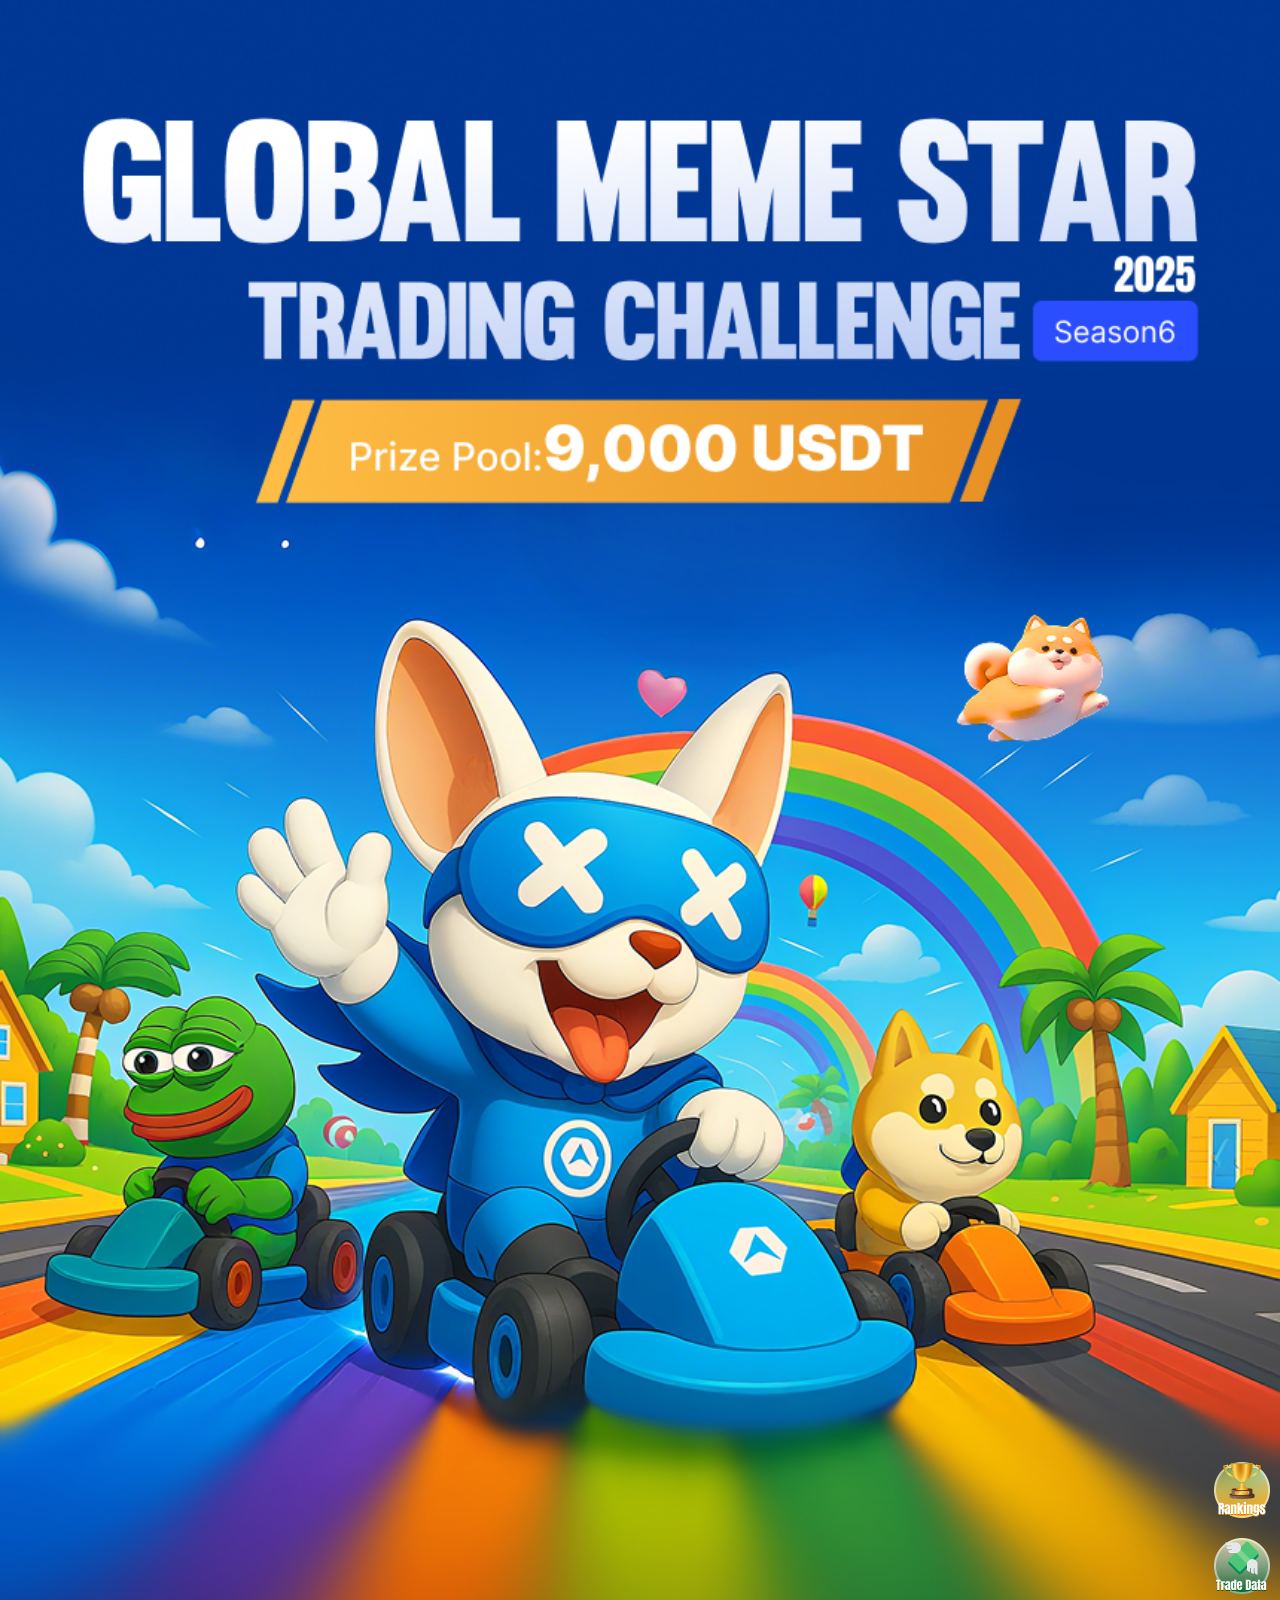
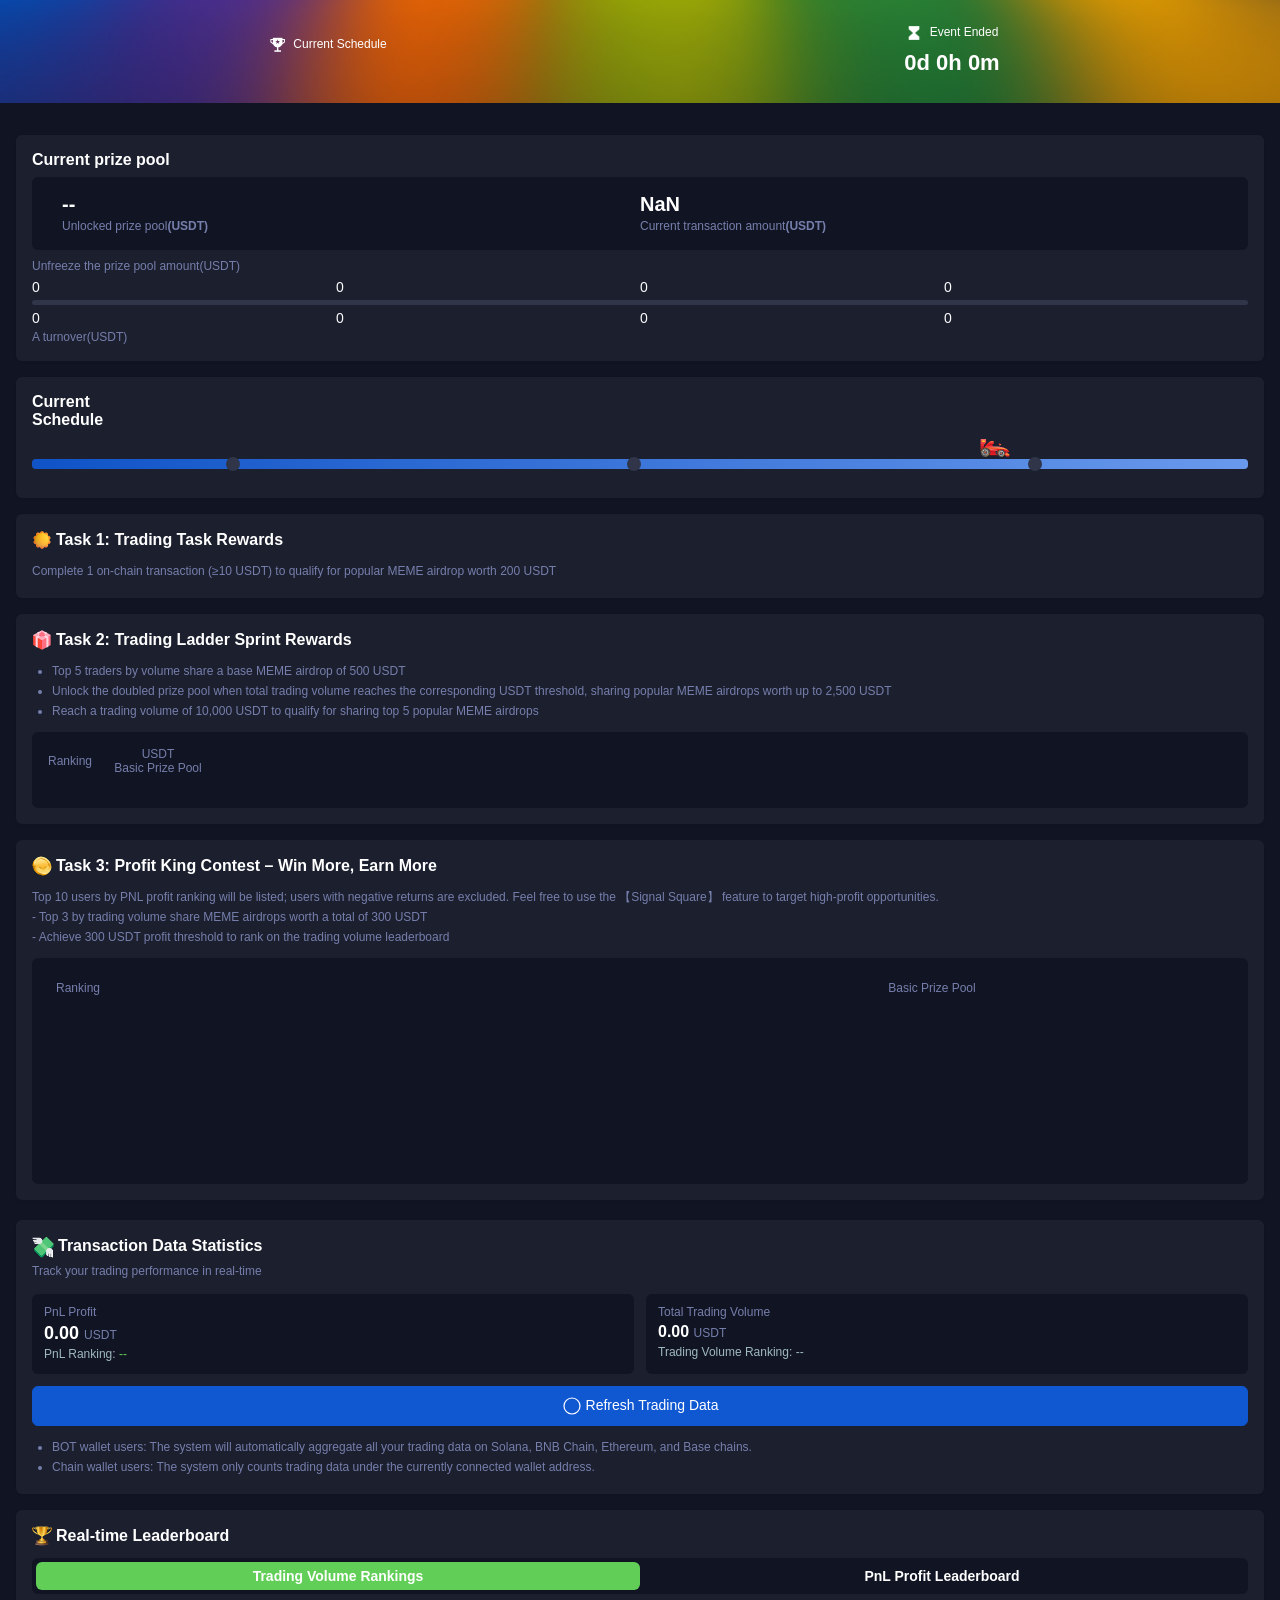
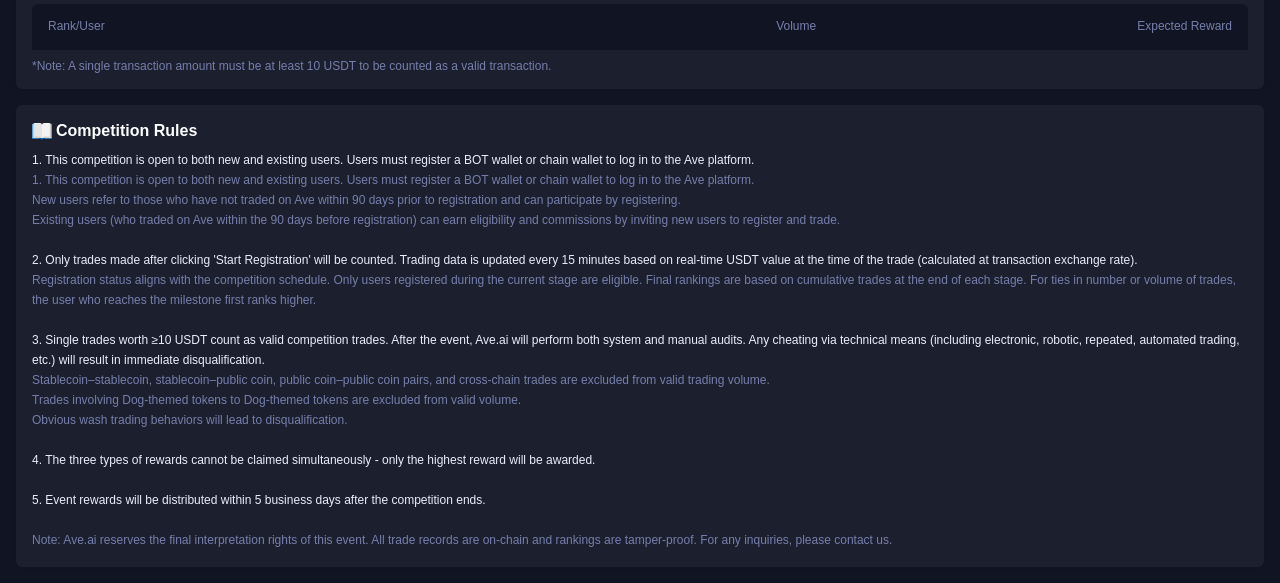
==== commit 6f6fab20: "deploy" ====
--- a/index.html
+++ b/index.html
@@ -1,13 +1,6 @@
-<!doctype html><html lang="en"><head><meta charset="UTF-8"><meta name="viewport" content="width=device-width,initial-scale=1,maximum-scale=1"><link rel="icon" href="/favicon.ico"><title>Ave.ai</title><meta property="og:type" content="website"/><meta property="og:url" content="https://airdrop.ave.ai"/><meta property="og:title" content="Ave.ai MEME Trading Airdrop Challenge"/><meta property="og:description" content="Join the 9,000 USDT meme token airdrop! 🚀 Phase 1 (Jan 10-16) offers easy participation with big rewards. Complete 1 trade (1,500 USDT value) to qualify, trade daily for 7 days to unlock bonus airdrops, and climb the leaderboard for a chance at even more! Don't miss out! 🎉"/><meta property="og:image" content="https://ave.s3.ap-east-1.amazonaws.com/logo/share-3.jpeg"/><meta property="og:image:width" content="1200"><meta property="og:image:height" content="600"><meta property="twitter:card" content="summary_large_image"/><meta property="twitter:url" content="https://airdrop.ave.ai"/><meta property="twitter:title" content="Ave.ai MEME Trading Airdrop Challenge"/><meta property="twitter:description" content="Join the 9,000 USDT meme token airdrop! 🚀 Phase 1 (Jan 10-16) offers easy participation with big rewards. Complete 1 trade (1,500 USDT value) to qualify, trade daily for 7 days to unlock bonus airdrops, and climb the leaderboard for a chance at even more! Don't miss out! 🎉"/><meta property="twitter:image" content="https://ave.s3.ap-east-1.amazonaws.com/logo/share-3.jpeg"/><meta property="fb:app_id" content="1024585522541030"><script src="/vemachine.js"></script><script>function redirect() {
-      let isMobile = /mobile|phone|pad|pod|iPhone|iPod|ios|iPad|Android|Mobile|BlackBerry|IEMobile|MQQBrowser|JUC|Fennec|wOSBrowser|BrowserNG|WebOS|Symbian|Windows Phone/i.test(navigator.userAgent)
-      let isRedirect = !/test|localhost|aveswaprank.github.io/.test(location.host)
-      if (!isMobile && location.protocol.includes('http') && isRedirect) {
-        location.replace('https://ave.ai/rank' + location.search)
-      }
-    }
-    redirect()</script><script type="module" crossorigin src="/assets/index-2bc89cdf.js"></script><link rel="stylesheet" href="/assets/index-b06c5af9.css"><script type="module">import.meta.url;import("_").catch(()=>1);async function* g(){};if(location.protocol!="file:"){window.__vite_is_modern_browser=true}</script><script type="module">!function(){if(window.__vite_is_modern_browser)return;console.warn("vite: loading legacy chunks, syntax error above and the same error below should be ignored");var e=document.getElementById("vite-legacy-polyfill"),n=document.createElement("script");n.src=e.src,n.onload=function(){System.import(document.getElementById('vite-legacy-entry').getAttribute('data-src'))},document.body.appendChild(n)}();</script></head><body><div id="app"></div><script>(function() {
+<!doctype html><html lang="en"><head><meta charset="UTF-8"><meta name="viewport" content="width=device-width,initial-scale=1,maximum-scale=1"><link rel="icon" href="/favicon.ico"><title>Ave.ai</title><meta property="og:type" content="website"/><meta property="og:url" content="https://airdrop.ave.ai"/><meta property="og:title" content="Ave.ai MEME Trading Airdrop Challenge"/><meta property="og:description" content="Join the AVE Global Meme Star Challenge to win from a 9,000 USDT airdrop! 🚀 Stage 1 is now live—just one trade ≥10 USDT gets you in! More trading, bigger rewards unlocked. Climb the leaderboard to win up to 2,500 USDT in meme tokens. Don't miss out! 🎉"/><meta property="og:image" content="https://ave.s3.ap-east-1.amazonaws.com/logo/share-7.jpeg"/><meta property="og:image:width" content="1200"><meta property="og:image:height" content="600"><meta property="twitter:card" content="summary_large_image"/><meta property="twitter:url" content="https://airdrop.ave.ai"/><meta property="twitter:title" content="Ave.ai MEME Trading Airdrop Challenge"/><meta property="twitter:description" content="Join the AVE Global Meme Star Challenge to win from a 9,000 USDT airdrop! 🚀 Stage 1 is now live—just one trade ≥10 USDT gets you in! More trading, bigger rewards unlocked. Climb the leaderboard to win up to 2,500 USDT in meme tokens. Don't miss out! 🎉"/><meta property="twitter:image" content="https://ave.s3.ap-east-1.amazonaws.com/logo/share-7.jpeg"/><meta property="fb:app_id" content="1024585522541030"><script src="/vemachine.js"></script><script type="module" crossorigin src="/assets/index-a5150512.js"></script><link rel="stylesheet" href="/assets/index-bdf9e085.css"><script type="module">import.meta.url;import("_").catch(()=>1);async function* g(){};if(location.protocol!="file:"){window.__vite_is_modern_browser=true}</script><script type="module">!function(){if(window.__vite_is_modern_browser)return;console.warn("vite: loading legacy chunks, syntax error above and the same error below should be ignored");var e=document.getElementById("vite-legacy-polyfill"),n=document.createElement("script");n.src=e.src,n.onload=function(){System.import(document.getElementById('vite-legacy-entry').getAttribute('data-src'))},document.body.appendChild(n)}();</script></head><body><div id="app"></div><script>(function() {
       const prefersDark = window.matchMedia && window.matchMedia('(prefers-color-scheme: dark)').matches
       const setting = localStorage.getItem('color-schema') || 'auto'
       if (setting === 'dark' || (prefersDark && setting !== 'light'))
         document.documentElement.classList.toggle('dark', true)
-    })()</script><script nomodule>!function(){var e=document,t=e.createElement("script");if(!("noModule"in t)&&"onbeforeload"in t){var n=!1;e.addEventListener("beforeload",(function(e){if(e.target===t)n=!0;else if(!e.target.hasAttribute("nomodule")||!n)return;e.preventDefault()}),!0),t.type="module",t.src=".",e.head.appendChild(t),t.remove()}}();</script><script nomodule crossorigin id="vite-legacy-polyfill" src="/assets/polyfills-legacy-a2e82b4e.js"></script><script nomodule crossorigin id="vite-legacy-entry" data-src="/assets/index-legacy-062423b2.js">System.import(document.getElementById('vite-legacy-entry').getAttribute('data-src'))</script></body></html>+    })()</script><script nomodule>!function(){var e=document,t=e.createElement("script");if(!("noModule"in t)&&"onbeforeload"in t){var n=!1;e.addEventListener("beforeload",(function(e){if(e.target===t)n=!0;else if(!e.target.hasAttribute("nomodule")||!n)return;e.preventDefault()}),!0),t.type="module",t.src=".",e.head.appendChild(t),t.remove()}}();</script><script nomodule crossorigin id="vite-legacy-polyfill" src="/assets/polyfills-legacy-a2e82b4e.js"></script><script nomodule crossorigin id="vite-legacy-entry" data-src="/assets/index-legacy-bf46d592.js">System.import(document.getElementById('vite-legacy-entry').getAttribute('data-src'))</script></body></html>
--- a/assets/index-bdf9e085.css
+++ b/assets/index-bdf9e085.css
@@ -0,0 +1 @@
+@charset "UTF-8";*,:before,:after{box-sizing:border-box;border-width:0;border-style:solid;border-color:#e5e7eb}html{line-height:1.5;-webkit-text-size-adjust:100%;-moz-tab-size:4;-o-tab-size:4;tab-size:4;font-family:ui-sans-serif,system-ui,-apple-system,BlinkMacSystemFont,Segoe UI,Roboto,Helvetica Neue,Arial,Noto Sans,sans-serif,"Apple Color Emoji","Segoe UI Emoji",Segoe UI Symbol,"Noto Color Emoji"}body{margin:0;line-height:inherit}hr{height:0;color:inherit;border-top-width:.02667rem}abbr:where([title]){-webkit-text-decoration:underline dotted;text-decoration:underline dotted}h1,h2,h3,h4,h5,h6{font-size:inherit;font-weight:inherit}a{color:inherit;text-decoration:inherit}b,strong{font-weight:bolder}code,kbd,samp,pre{font-family:ui-monospace,SFMono-Regular,Menlo,Monaco,Consolas,Liberation Mono,Courier New,monospace;font-size:1em}small{font-size:80%}sub,sup{font-size:75%;line-height:0;position:relative;vertical-align:baseline}sub{bottom:-.25em}sup{top:-.5em}table{text-indent:0;border-color:inherit;border-collapse:collapse}button,input,optgroup,select,textarea{font-family:inherit;font-feature-settings:inherit;font-variation-settings:inherit;font-size:100%;font-weight:inherit;line-height:inherit;color:inherit;margin:0;padding:0}button,select{text-transform:none}button,[type=button],[type=reset],[type=submit]{-webkit-appearance:button;background-color:transparent;background-image:none}:-moz-focusring{outline:auto}:-moz-ui-invalid{box-shadow:none}progress{vertical-align:baseline}::-webkit-inner-spin-button,::-webkit-outer-spin-button{height:auto}[type=search]{-webkit-appearance:textfield;outline-offset:-.05333rem}::-webkit-search-decoration{-webkit-appearance:none}::-webkit-file-upload-button{-webkit-appearance:button;font:inherit}summary{display:list-item}blockquote,dl,dd,h1,h2,h3,h4,h5,h6,hr,figure,p,pre{margin:0}fieldset{margin:0;padding:0}legend{padding:0}ol,ul,menu{list-style:none;margin:0;padding:0}textarea{resize:vertical}input::-moz-placeholder,textarea::-moz-placeholder{opacity:1;color:#9ca3af}input::placeholder,textarea::placeholder{opacity:1;color:#9ca3af}button,[role=button]{cursor:pointer}:disabled{cursor:default}img,svg,video,canvas,audio,iframe,embed,object{display:block;vertical-align:middle}img,video{max-width:100%;height:auto}[hidden]{display:none}*,:before,:after{--un-rotate:0;--un-rotate-x:0;--un-rotate-y:0;--un-rotate-z:0;--un-scale-x:1;--un-scale-y:1;--un-scale-z:1;--un-skew-x:0;--un-skew-y:0;--un-translate-x:0;--un-translate-y:0;--un-translate-z:0;--un-pan-x: ;--un-pan-y: ;--un-pinch-zoom: ;--un-scroll-snap-strictness:proximity;--un-ordinal: ;--un-slashed-zero: ;--un-numeric-figure: ;--un-numeric-spacing: ;--un-numeric-fraction: ;--un-border-spacing-x:0;--un-border-spacing-y:0;--un-ring-offset-shadow:0 0 rgba(0,0,0,0);--un-ring-shadow:0 0 rgba(0,0,0,0);--un-shadow-inset: ;--un-shadow:0 0 rgba(0,0,0,0);--un-ring-inset: ;--un-ring-offset-width:0;--un-ring-offset-color:#fff;--un-ring-width:0;--un-ring-color:rgba(147,197,253,.5);--un-blur: ;--un-brightness: ;--un-contrast: ;--un-drop-shadow: ;--un-grayscale: ;--un-hue-rotate: ;--un-invert: ;--un-saturate: ;--un-sepia: ;--un-backdrop-blur: ;--un-backdrop-brightness: ;--un-backdrop-contrast: ;--un-backdrop-grayscale: ;--un-backdrop-hue-rotate: ;--un-backdrop-invert: ;--un-backdrop-opacity: ;--un-backdrop-saturate: ;--un-backdrop-sepia: }::backdrop{--un-rotate:0;--un-rotate-x:0;--un-rotate-y:0;--un-rotate-z:0;--un-scale-x:1;--un-scale-y:1;--un-scale-z:1;--un-skew-x:0;--un-skew-y:0;--un-translate-x:0;--un-translate-y:0;--un-translate-z:0;--un-pan-x: ;--un-pan-y: ;--un-pinch-zoom: ;--un-scroll-snap-strictness:proximity;--un-ordinal: ;--un-slashed-zero: ;--un-numeric-figure: ;--un-numeric-spacing: ;--un-numeric-fraction: ;--un-border-spacing-x:0;--un-border-spacing-y:0;--un-ring-offset-shadow:0 0 rgba(0,0,0,0);--un-ring-shadow:0 0 rgba(0,0,0,0);--un-shadow-inset: ;--un-shadow:0 0 rgba(0,0,0,0);--un-ring-inset: ;--un-ring-offset-width:0;--un-ring-offset-color:#fff;--un-ring-width:0;--un-ring-color:rgba(147,197,253,.5);--un-blur: ;--un-brightness: ;--un-contrast: ;--un-drop-shadow: ;--un-grayscale: ;--un-hue-rotate: ;--un-invert: ;--un-saturate: ;--un-sepia: ;--un-backdrop-blur: ;--un-backdrop-brightness: ;--un-backdrop-contrast: ;--un-backdrop-grayscale: ;--un-backdrop-hue-rotate: ;--un-backdrop-invert: ;--un-backdrop-opacity: ;--un-backdrop-saturate: ;--un-backdrop-sepia: }@font-face{font-family:DM Mono;font-style:normal;font-weight:400;font-display:swap;src:url(https://fonts.gstatic.com/s/dmmono/v15/aFTU7PB1QTsUX8KYthSQBLyM.woff2) format("woff2");unicode-range:U+0100-02BA,U+02BD-02C5,U+02C7-02CC,U+02CE-02D7,U+02DD-02FF,U+0304,U+0308,U+0329,U+1D00-1DBF,U+1E00-1E9F,U+1EF2-1EFF,U+2020,U+20A0-20AB,U+20AD-20C0,U+2113,U+2C60-2C7F,U+A720-A7FF}@font-face{font-family:DM Mono;font-style:normal;font-weight:400;font-display:swap;src:url(https://fonts.gstatic.com/s/dmmono/v15/aFTU7PB1QTsUX8KYthqQBA.woff2) format("woff2");unicode-range:U+0000-00FF,U+0131,U+0152-0153,U+02BB-02BC,U+02C6,U+02DA,U+02DC,U+0304,U+0308,U+0329,U+2000-206F,U+20AC,U+2122,U+2191,U+2193,U+2212,U+2215,U+FEFF,U+FFFD}@font-face{font-family:DM Sans;font-style:normal;font-weight:400;font-display:swap;src:url(https://fonts.gstatic.com/s/dmsans/v16/rP2tp2ywxg089UriI5-g4vlH9VoD8CmcqZG40F9JadbnoEwAopxRR232VGM.woff2) format("woff2");unicode-range:U+0100-02BA,U+02BD-02C5,U+02C7-02CC,U+02CE-02D7,U+02DD-02FF,U+0304,U+0308,U+0329,U+1D00-1DBF,U+1E00-1E9F,U+1EF2-1EFF,U+2020,U+20A0-20AB,U+20AD-20C0,U+2113,U+2C60-2C7F,U+A720-A7FF}@font-face{font-family:DM Sans;font-style:normal;font-weight:400;font-display:swap;src:url(https://fonts.gstatic.com/s/dmsans/v16/rP2tp2ywxg089UriI5-g4vlH9VoD8CmcqZG40F9JadbnoEwAopxRSW32.woff2) format("woff2");unicode-range:U+0000-00FF,U+0131,U+0152-0153,U+02BB-02BC,U+02C6,U+02DA,U+02DC,U+0304,U+0308,U+0329,U+2000-206F,U+20AC,U+2122,U+2191,U+2193,U+2212,U+2215,U+FEFF,U+FFFD}@font-face{font-family:"DM Serif Display";font-style:normal;font-weight:400;font-display:swap;src:url(https://fonts.gstatic.com/s/dmserifdisplay/v16/-nFnOHM81r4j6k0gjAW3mujVU2B2G_5x0ujy.woff2) format("woff2");unicode-range:U+0100-02BA,U+02BD-02C5,U+02C7-02CC,U+02CE-02D7,U+02DD-02FF,U+0304,U+0308,U+0329,U+1D00-1DBF,U+1E00-1E9F,U+1EF2-1EFF,U+2020,U+20A0-20AB,U+20AD-20C0,U+2113,U+2C60-2C7F,U+A720-A7FF}@font-face{font-family:"DM Serif Display";font-style:normal;font-weight:400;font-display:swap;src:url(https://fonts.gstatic.com/s/dmserifdisplay/v16/-nFnOHM81r4j6k0gjAW3mujVU2B2G_Bx0g.woff2) format("woff2");unicode-range:U+0000-00FF,U+0131,U+0152-0153,U+02BB-02BC,U+02C6,U+02DA,U+02DC,U+0304,U+0308,U+0329,U+2000-206F,U+20AC,U+2122,U+2191,U+2193,U+2212,U+2215,U+FEFF,U+FFFD}.absolute{position:absolute}.relative{position:relative}.bottom-109px{bottom:2.90667rem}.bottom-185px{bottom:4.93333rem}.bottom-30px{bottom:.8rem}.right-10px{right:.26667rem}.top-0{top:0}.top-50\%{top:50%}.isolate{isolation:isolate}.grid{display:grid}.grid-cols-2{grid-template-columns:repeat(2,minmax(0,1fr))}.important-my-12px{margin-top:.32rem!important;margin-bottom:.32rem!important}.mx-4px{margin-left:.10667rem;margin-right:.10667rem}.mx-8px{margin-left:.21333rem;margin-right:.21333rem}.my-10px{margin-top:.26667rem;margin-bottom:.26667rem}.my-4px{margin-top:.10667rem;margin-bottom:.10667rem}.my-5px{margin-top:.13333rem;margin-bottom:.13333rem}.mb-12px{margin-bottom:.32rem}.mb-13px{margin-bottom:.34667rem}.mb-20px{margin-bottom:.53333rem}.mb-4px{margin-bottom:.10667rem}.mb-5px{margin-bottom:.13333rem}.mb-8px{margin-bottom:.21333rem}.me{margin-inline-end:1rem}.ml-4px{margin-left:.10667rem}.mr-10px{margin-right:.26667rem}.mr-4px{margin-right:.10667rem}.mr-8px{margin-right:.21333rem}.mt-10px{margin-top:.26667rem}.mt-12px{margin-top:.32rem}.mt-16px{margin-top:.42667rem}.mt-20px{margin-top:.53333rem}.mt-30px{margin-top:.8rem}.mt-4px{margin-top:.10667rem}.mt-5px{margin-top:.13333rem}.mt-8px{margin-top:.21333rem}.box-border{box-sizing:border-box}.block,[block=""]{display:block}.hidden{display:none}.\!w-120px{width:3.2rem!important}.\!w-250px{width:6.66667rem!important}.\!w-50px{width:1.33333rem!important}.h-14px{height:.37333rem}.h-16px{height:.42667rem}.h-1px{height:.02667rem}.h-20px{height:.53333rem}.h-22px{height:.58667rem}.h-30px{height:.8rem}.h-52px{height:1.38667rem}.h-56px{height:1.49333rem}.h-full{height:100%}.max-h-\[260px\]{max-height:6.93333rem}.max-h-40px{max-height:1.06667rem}.max-w-full{max-width:100%}.min-w-120px{min-width:3.2rem}.min-w-16px{min-width:.42667rem}.w-\[140px\]{width:3.73333rem}.w-\[23\%\]{width:23%}.w-\[27\%\]{width:27%}.w-\[50\%\]{width:50%}.w-\[60px\]{width:1.6rem}.w-\[70px\]{width:1.86667rem}.w-100\%,.w-full{width:100%}.w-100px{width:2.66667rem}.w-14px{width:.37333rem}.w-150px{width:4rem}.w-16px{width:.42667rem}.w-20px{width:.53333rem}.w-22px{width:.58667rem}.w-25\%{width:25%}.w-30px{width:.8rem}.w-33\%{width:33%}.w-40px{width:1.06667rem}.w-56px{width:1.49333rem}.flex{display:flex}.flex-1{flex:1 1 0%}.flex-shrink-0{flex-shrink:0}.flex-col{flex-direction:column}.flex-nowrap{flex-wrap:nowrap}.border-collapse{border-collapse:collapse}.translate-y-\[-50\%\]{--un-translate-y:-50%;transform:translate(var(--un-translate-x)) translateY(var(--un-translate-y)) translateZ(var(--un-translate-z)) rotate(var(--un-rotate)) rotateX(var(--un-rotate-x)) rotateY(var(--un-rotate-y)) rotate(var(--un-rotate-z)) skew(var(--un-skew-x)) skewY(var(--un-skew-y)) scaleX(var(--un-scale-x)) scaleY(var(--un-scale-y)) scaleZ(var(--un-scale-z))}.items-center{align-items:center}.justify-end{justify-content:flex-end}.justify-center{justify-content:center}.justify-between{justify-content:space-between}.gap-12px{gap:.32rem}.overflow-hidden{overflow:hidden}.overflow-x-auto{overflow-x:auto}.overflow-x-hidden{overflow-x:hidden}.overflow-y-auto{overflow-y:auto}.whitespace-nowrap{white-space:nowrap}.border{border-width:.02667rem}.important-rounded-6px{border-radius:.16rem!important}.rounded{border-radius:.25rem}.rounded-12px{border-radius:.32rem}.rounded-2px{border-radius:.05333rem}.rounded-50\%{border-radius:50%}.rounded-6px{border-radius:.16rem}.rounded-t-6px{border-top-left-radius:.16rem;border-top-right-radius:.16rem}.bg-\[\#111523\]{--un-bg-opacity:1;background-color:rgba(17,21,35,var(--un-bg-opacity))}.bg-\[\#146AFF\]{--un-bg-opacity:1;background-color:rgba(20,106,255,var(--un-bg-opacity))}.bg-\[\#303549\]{--un-bg-opacity:1;background-color:rgba(48,53,73,var(--un-bg-opacity))}.bg-\[\#363D51\]{--un-bg-opacity:1;background-color:rgba(54,61,81,var(--un-bg-opacity))}[stroke-width~="10"]{stroke-width:.26667rem}.p-12px{padding:.32rem}.p-14px{padding:.37333rem}.p-16px{padding:.42667rem}.p-4px{padding:.10667rem}.px-10px{padding-left:.26667rem;padding-right:.26667rem}.px-12px{padding-left:.32rem;padding-right:.32rem}.px-16px{padding-left:.42667rem;padding-right:.42667rem}.px-30px{padding-left:.8rem;padding-right:.8rem}.px-5px{padding-left:.13333rem;padding-right:.13333rem}.px-8px{padding-left:.21333rem;padding-right:.21333rem}.py-16px{padding-top:.42667rem;padding-bottom:.42667rem}.py-5px{padding-top:.13333rem;padding-bottom:.13333rem}.py-6px{padding-top:.16rem;padding-bottom:.16rem}.py-8px{padding-top:.21333rem;padding-bottom:.21333rem}.pb-16px{padding-bottom:.42667rem}.pl-0{padding-left:0}.pl-6px{padding-left:.16rem}.pl-8px{padding-left:.21333rem}.pr-10px{padding-right:.26667rem}.pr-14px{padding-right:.37333rem}.pr-16px{padding-right:.42667rem}.pt-10px{padding-top:.26667rem}.pt-8px{padding-top:.21333rem}.text-center{text-align:center}.text-right{text-align:right}.\!text-11px{font-size:.29333rem!important}.\!text-15px{font-size:.4rem!important}.text-10px{font-size:.26667rem}.text-12px{font-size:.32rem}.text-13px{font-size:.34667rem}.text-14px{font-size:.37333rem}.text-16px{font-size:.42667rem}.text-18px{font-size:.48rem}.text-20px{font-size:.53333rem}.text-22px{font-size:.58667rem}.font-500,.font-medium{font-weight:500}.font-700{font-weight:700}.font-normal{font-weight:400}.font-semibold{font-weight:600}.leading-20px{line-height:.53333rem}.leading-50px{line-height:1.33333rem}.color-\[\#767FAC\],.text-\[\#767FAC\]{--un-text-opacity:1;color:rgba(118,127,172,var(--un-text-opacity))}.color-\#000{--un-text-opacity:1;color:rgba(0,0,0,var(--un-text-opacity))}.color-\#333{--un-text-opacity:1;color:rgba(51,51,51,var(--un-text-opacity))}.color-\#fff,.color-white,.text-\[\#fff\],.text-white,[color~="#fff"]{--un-text-opacity:1;color:rgba(255,255,255,var(--un-text-opacity))}[color~="#0F53C7"]{--un-text-opacity:1;color:rgba(15,83,199,var(--un-text-opacity))}[color~="#1057D2"]{--un-text-opacity:1;color:rgba(16,87,210,var(--un-text-opacity))}[color~="#6999EC"]{--un-text-opacity:1;color:rgba(105,153,236,var(--un-text-opacity))}.text-\[\#61CF57\]{--un-text-opacity:1;color:rgba(97,207,87,var(--un-text-opacity))}.text-\[\#9FB9C1\]{--un-text-opacity:1;color:rgba(159,185,193,var(--un-text-opacity))}.text-\[\#EAEEFC\]{--un-text-opacity:1;color:rgba(234,238,252,var(--un-text-opacity))}.transition-width{transition-property:width;transition-timing-function:cubic-bezier(.4,0,.2,1);transition-duration:.15s}.duration-300{transition-duration:.3s}:root,:host{--van-black: #000;--van-white: #fff;--van-gray-1: #f7f8fa;--van-gray-2: #f2f3f5;--van-gray-3: #ebedf0;--van-gray-4: #dcdee0;--van-gray-5: #c8c9cc;--van-gray-6: #969799;--van-gray-7: #646566;--van-gray-8: #323233;--van-red: #ee0a24;--van-blue: #1989fa;--van-orange: #ff976a;--van-orange-dark: #ed6a0c;--van-orange-light: #fffbe8;--van-green: #07c160;--van-gradient-red: linear-gradient(to right, #ff6034, #ee0a24);--van-gradient-orange: linear-gradient(to right, #ffd01e, #ff8917);--van-primary-color: var(--van-blue);--van-success-color: var(--van-green);--van-danger-color: var(--van-red);--van-warning-color: var(--van-orange);--van-text-color: var(--van-gray-8);--van-text-color-2: var(--van-gray-6);--van-text-color-3: var(--van-gray-5);--van-active-color: var(--van-gray-2);--van-active-opacity: .6;--van-disabled-opacity: .5;--van-background: var(--van-gray-1);--van-background-2: var(--van-white);--van-background-3: var(--van-white);--van-padding-base: .10667rem;--van-padding-xs: .21333rem;--van-padding-sm: .32rem;--van-padding-md: .42667rem;--van-padding-lg: .64rem;--van-padding-xl: .85333rem;--van-font-bold: 600;--van-font-size-xs: .26667rem;--van-font-size-sm: .32rem;--van-font-size-md: .37333rem;--van-font-size-lg: .42667rem;--van-line-height-xs: .37333rem;--van-line-height-sm: .48rem;--van-line-height-md: .53333rem;--van-line-height-lg: .58667rem;--van-base-font: -apple-system, BlinkMacSystemFont, "Helvetica Neue", Helvetica, Segoe UI, Arial, Roboto, "PingFang SC", "miui", "Hiragino Sans GB", "Microsoft Yahei", sans-serif;--van-price-font: avenir-heavy, "PingFang SC", helvetica neue, arial, sans-serif;--van-duration-base: .3s;--van-duration-fast: .2s;--van-ease-out: ease-out;--van-ease-in: ease-in;--van-border-color: var(--van-gray-3);--van-border-width: .02667rem;--van-radius-sm: .05333rem;--van-radius-md: .10667rem;--van-radius-lg: .21333rem;--van-radius-max: 26.64rem}.van-theme-dark{--van-text-color: #f5f5f5;--van-text-color-2: #707070;--van-text-color-3: #4d4d4d;--van-border-color: #3a3a3c;--van-active-color: #3a3a3c;--van-background: #000;--van-background-2: #1c1c1e;--van-background-3: #37363b}html{-webkit-tap-highlight-color:transparent}body{margin:0;font-family:var(--van-base-font)}a{text-decoration:none}input,button,textarea{color:inherit;font:inherit}a:focus,input:focus,button:focus,textarea:focus,[class*=van-]:focus{outline:none}ol,ul{margin:0;padding:0;list-style:none}@keyframes van-slide-up-enter{0%{transform:translate3d(0,100%,0)}}@keyframes van-slide-up-leave{to{transform:translate3d(0,100%,0)}}@keyframes van-slide-down-enter{0%{transform:translate3d(0,-100%,0)}}@keyframes van-slide-down-leave{to{transform:translate3d(0,-100%,0)}}@keyframes van-slide-left-enter{0%{transform:translate3d(-100%,0,0)}}@keyframes van-slide-left-leave{to{transform:translate3d(-100%,0,0)}}@keyframes van-slide-right-enter{0%{transform:translate3d(100%,0,0)}}@keyframes van-slide-right-leave{to{transform:translate3d(100%,0,0)}}@keyframes van-fade-in{0%{opacity:0}to{opacity:1}}@keyframes van-fade-out{0%{opacity:1}to{opacity:0}}@keyframes van-rotate{0%{transform:rotate(0)}to{transform:rotate(360deg)}}.van-fade-enter-active{animation:var(--van-duration-base) van-fade-in both var(--van-ease-out)}.van-fade-leave-active{animation:var(--van-duration-base) van-fade-out both var(--van-ease-in)}.van-slide-up-enter-active{animation:van-slide-up-enter var(--van-duration-base) both var(--van-ease-out)}.van-slide-up-leave-active{animation:van-slide-up-leave var(--van-duration-base) both var(--van-ease-in)}.van-slide-down-enter-active{animation:van-slide-down-enter var(--van-duration-base) both var(--van-ease-out)}.van-slide-down-leave-active{animation:van-slide-down-leave var(--van-duration-base) both var(--van-ease-in)}.van-slide-left-enter-active{animation:van-slide-left-enter var(--van-duration-base) both var(--van-ease-out)}.van-slide-left-leave-active{animation:van-slide-left-leave var(--van-duration-base) both var(--van-ease-in)}.van-slide-right-enter-active{animation:van-slide-right-enter var(--van-duration-base) both var(--van-ease-out)}.van-slide-right-leave-active{animation:van-slide-right-leave var(--van-duration-base) both var(--van-ease-in)}.van-clearfix:after{display:table;clear:both;content:""}.van-ellipsis{overflow:hidden;white-space:nowrap;text-overflow:ellipsis}.van-multi-ellipsis--l2{display:-webkit-box;overflow:hidden;text-overflow:ellipsis;-webkit-line-clamp:2;line-break:anywhere;-webkit-box-orient:vertical}.van-multi-ellipsis--l3{display:-webkit-box;overflow:hidden;text-overflow:ellipsis;-webkit-line-clamp:3;line-break:anywhere;-webkit-box-orient:vertical}.van-safe-area-top{padding-top:constant(safe-area-inset-top);padding-top:env(safe-area-inset-top)}.van-safe-area-bottom{padding-bottom:constant(safe-area-inset-bottom);padding-bottom:env(safe-area-inset-bottom)}.van-haptics-feedback{cursor:pointer}.van-haptics-feedback:active{opacity:var(--van-active-opacity)}[class*=van-hairline]:after{position:absolute;box-sizing:border-box;content:" ";pointer-events:none;top:-50%;right:-50%;bottom:-50%;left:-50%;border:0 solid var(--van-border-color);transform:scale(.5)}.van-hairline,.van-hairline--top,.van-hairline--left,.van-hairline--right,.van-hairline--bottom,.van-hairline--surround,.van-hairline--top-bottom{position:relative}.van-hairline--top:after{border-top-width:var(--van-border-width)}.van-hairline--left:after{border-left-width:var(--van-border-width)}.van-hairline--right:after{border-right-width:var(--van-border-width)}.van-hairline--bottom:after{border-bottom-width:var(--van-border-width)}.van-hairline--top-bottom:after,.van-hairline-unset--top-bottom:after{border-width:var(--van-border-width) 0}.van-hairline--surround:after{border-width:var(--van-border-width)}:root,:host{--van-count-down-text-color: var(--van-text-color);--van-count-down-font-size: var(--van-font-size-md);--van-count-down-line-height: var(--van-line-height-md)}.van-count-down{color:var(--van-count-down-text-color);font-size:var(--van-count-down-font-size);line-height:var(--van-count-down-line-height)}.rule-box[data-v-550da2b8]{background:#1B1F2E;box-shadow:0 .02667rem .08rem rgba(0,0,0,.05)}.ordered-list[data-v-550da2b8]{list-style-type:none;line-height:.53333rem;margin-bottom:0;color:#eaeefc}.unordered-list[data-v-550da2b8]{list-style-type:none;line-height:.53333rem;color:#767fac}.task-box[data-v-99b0ae5d]{background:#1B1F2E;box-shadow:0 .02667rem .08rem rgba(0,0,0,.05)}.task-box .unordered-list[data-v-99b0ae5d]{list-style-type:none;line-height:.53333rem;color:#767fac}.task-box[data-v-e34e600c]{background:#1B1F2E;box-shadow:0 .02667rem .08rem rgba(0,0,0,.05)}.task-box .task-item[data-v-e34e600c]{background:#303549;height:1.38667rem}.task-box .task-list.active[data-v-e34e600c]{background:#61CF57;border-radius:.16rem;color:#fff}.task-box .unordered-list[data-v-e34e600c]{list-style-type:disc;padding-left:.53333rem;line-height:.53333rem;margin-top:0;margin-bottom:0;font-size:.32rem}.task-box .custom-scrollbar[data-v-e34e600c]{scrollbar-width:thin;scrollbar-color:#414554;max-height:6.93333rem;height:6.93333rem}.task-box .custom-scrollbar[data-v-e34e600c]::-webkit-scrollbar{width:.10667rem}.task-box .custom-scrollbar[data-v-e34e600c]::-webkit-scrollbar-track{background:rgba(0,52,69,.5);border-radius:.05333rem}.task-box .custom-scrollbar[data-v-e34e600c]::-webkit-scrollbar-thumb{background:#414554;border-radius:.05333rem}.task-box[data-v-c40df295]{background:#1B1F2E;box-shadow:0 .02667rem .08rem rgba(0,0,0,.05)}.task-box .task-item[data-v-c40df295]{background:#303549;height:1.38667rem;border-radius:.05333rem}.task-box .task-list.active[data-v-c40df295]{background:#61CF57;border-radius:.16rem;color:#fff}.task-box .unordered-list[data-v-c40df295]{list-style-type:none;line-height:.53333rem;margin-top:0;margin-bottom:0;font-size:.32rem}.task-box .custom-scrollbar[data-v-c40df295]{scrollbar-width:thin;scrollbar-color:#414554;max-height:4.16rem;height:4.16rem}.task-box .custom-scrollbar[data-v-c40df295]::-webkit-scrollbar{width:.10667rem}.task-box .custom-scrollbar[data-v-c40df295]::-webkit-scrollbar-track{background:rgba(0,52,69,.5);border-radius:.05333rem}.task-box .custom-scrollbar[data-v-c40df295]::-webkit-scrollbar-thumb{background:#414554;border-radius:.05333rem}:root,:host{--van-badge-size: .42667rem;--van-badge-color: var(--van-white);--van-badge-padding: 0 .08rem;--van-badge-font-size: var(--van-font-size-sm);--van-badge-font-weight: var(--van-font-bold);--van-badge-border-width: var(--van-border-width);--van-badge-background: var(--van-danger-color);--van-badge-dot-color: var(--van-danger-color);--van-badge-dot-size: .21333rem;--van-badge-font: -apple-system-font, helvetica neue, arial, sans-serif}.van-badge{display:inline-block;box-sizing:border-box;min-width:var(--van-badge-size);padding:var(--van-badge-padding);color:var(--van-badge-color);font-weight:var(--van-badge-font-weight);font-size:var(--van-badge-font-size);font-family:var(--van-badge-font);line-height:1.2;text-align:center;background:var(--van-badge-background);border:var(--van-badge-border-width) solid var(--van-background-2);border-radius:var(--van-radius-max)}.van-badge--fixed{position:absolute;transform-origin:100%}.van-badge--top-left{top:0;left:0;transform:translate(-50%,-50%)}.van-badge--top-right{top:0;right:0;transform:translate(50%,-50%)}.van-badge--bottom-left{bottom:0;left:0;transform:translate(-50%,50%)}.van-badge--bottom-right{bottom:0;right:0;transform:translate(50%,50%)}.van-badge--dot{width:var(--van-badge-dot-size);min-width:0;height:var(--van-badge-dot-size);background:var(--van-badge-dot-color);border-radius:100%;border:none;padding:0}.van-badge__wrapper{position:relative;display:inline-block}.van-icon{position:relative;display:inline-block;font:.37333rem/1 vant-icon;font:normal normal normal .37333rem/1 var(--van-icon-font-family, "vant-icon");font-size:inherit;text-rendering:auto;-webkit-font-smoothing:antialiased}.van-icon:before{display:inline-block}.van-icon-arrow-double-left:before{content:""}.van-icon-arrow-double-right:before{content:""}.van-icon-contact:before{content:""}.van-icon-notes:before{content:""}.van-icon-records:before{content:""}.van-icon-cash-back-record:before{content:""}.van-icon-newspaper:before{content:""}.van-icon-discount:before{content:""}.van-icon-completed:before{content:""}.van-icon-user:before{content:""}.van-icon-description:before{content:""}.van-icon-list-switch:before{content:""}.van-icon-list-switching:before{content:""}.van-icon-link-o:before{content:""}.van-icon-miniprogram-o:before{content:""}.van-icon-qq:before{content:""}.van-icon-wechat-moments:before{content:""}.van-icon-weibo:before{content:""}.van-icon-cash-o:before{content:""}.van-icon-guide-o:before{content:""}.van-icon-invitation:before{content:""}.van-icon-shield-o:before{content:""}.van-icon-exchange:before{content:""}.van-icon-eye:before{content:""}.van-icon-enlarge:before{content:""}.van-icon-expand-o:before{content:""}.van-icon-eye-o:before{content:""}.van-icon-expand:before{content:""}.van-icon-filter-o:before{content:""}.van-icon-fire:before{content:""}.van-icon-fail:before{content:""}.van-icon-failure:before{content:""}.van-icon-fire-o:before{content:""}.van-icon-flag-o:before{content:""}.van-icon-font:before{content:""}.van-icon-font-o:before{content:""}.van-icon-gem-o:before{content:""}.van-icon-flower-o:before{content:""}.van-icon-gem:before{content:""}.van-icon-gift-card:before{content:""}.van-icon-friends:before{content:""}.van-icon-friends-o:before{content:""}.van-icon-gold-coin:before{content:""}.van-icon-gold-coin-o:before{content:""}.van-icon-good-job-o:before{content:""}.van-icon-gift:before{content:""}.van-icon-gift-o:before{content:""}.van-icon-gift-card-o:before{content:""}.van-icon-good-job:before{content:""}.van-icon-home-o:before{content:""}.van-icon-goods-collect:before{content:""}.van-icon-graphic:before{content:""}.van-icon-goods-collect-o:before{content:""}.van-icon-hot-o:before{content:""}.van-icon-info:before{content:""}.van-icon-hotel-o:before{content:""}.van-icon-info-o:before{content:""}.van-icon-hot-sale-o:before{content:""}.van-icon-hot:before{content:""}.van-icon-like:before{content:""}.van-icon-idcard:before{content:""}.van-icon-like-o:before{content:""}.van-icon-hot-sale:before{content:""}.van-icon-location-o:before{content:""}.van-icon-location:before{content:""}.van-icon-label:before{content:""}.van-icon-lock:before{content:""}.van-icon-label-o:before{content:""}.van-icon-map-marked:before{content:""}.van-icon-logistics:before{content:""}.van-icon-manager:before{content:""}.van-icon-more:before{content:""}.van-icon-live:before{content:""}.van-icon-manager-o:before{content:""}.van-icon-medal:before{content:""}.van-icon-more-o:before{content:""}.van-icon-music-o:before{content:""}.van-icon-music:before{content:""}.van-icon-new-arrival-o:before{content:""}.van-icon-medal-o:before{content:""}.van-icon-new-o:before{content:""}.van-icon-free-postage:before{content:""}.van-icon-newspaper-o:before{content:""}.van-icon-new-arrival:before{content:""}.van-icon-minus:before{content:""}.van-icon-orders-o:before{content:""}.van-icon-new:before{content:""}.van-icon-paid:before{content:""}.van-icon-notes-o:before{content:""}.van-icon-other-pay:before{content:""}.van-icon-pause-circle:before{content:""}.van-icon-pause:before{content:""}.van-icon-pause-circle-o:before{content:""}.van-icon-peer-pay:before{content:""}.van-icon-pending-payment:before{content:""}.van-icon-passed:before{content:""}.van-icon-plus:before{content:""}.van-icon-phone-circle-o:before{content:""}.van-icon-phone-o:before{content:""}.van-icon-printer:before{content:""}.van-icon-photo-fail:before{content:""}.van-icon-phone:before{content:""}.van-icon-photo-o:before{content:""}.van-icon-play-circle:before{content:""}.van-icon-play:before{content:""}.van-icon-phone-circle:before{content:""}.van-icon-point-gift-o:before{content:""}.van-icon-point-gift:before{content:""}.van-icon-play-circle-o:before{content:""}.van-icon-shrink:before{content:""}.van-icon-photo:before{content:""}.van-icon-qr:before{content:""}.van-icon-qr-invalid:before{content:""}.van-icon-question-o:before{content:""}.van-icon-revoke:before{content:""}.van-icon-replay:before{content:""}.van-icon-service:before{content:""}.van-icon-question:before{content:""}.van-icon-search:before{content:""}.van-icon-refund-o:before{content:""}.van-icon-service-o:before{content:""}.van-icon-scan:before{content:""}.van-icon-share:before{content:""}.van-icon-send-gift-o:before{content:""}.van-icon-share-o:before{content:""}.van-icon-setting:before{content:""}.van-icon-points:before{content:""}.van-icon-photograph:before{content:""}.van-icon-shop:before{content:""}.van-icon-shop-o:before{content:""}.van-icon-shop-collect-o:before{content:""}.van-icon-shop-collect:before{content:""}.van-icon-smile:before{content:""}.van-icon-shopping-cart-o:before{content:""}.van-icon-sign:before{content:""}.van-icon-sort:before{content:""}.van-icon-star-o:before{content:""}.van-icon-smile-comment-o:before{content:""}.van-icon-stop:before{content:""}.van-icon-stop-circle-o:before{content:""}.van-icon-smile-o:before{content:""}.van-icon-star:before{content:""}.van-icon-success:before{content:""}.van-icon-stop-circle:before{content:""}.van-icon-records-o:before{content:""}.van-icon-shopping-cart:before{content:""}.van-icon-tosend:before{content:""}.van-icon-todo-list:before{content:""}.van-icon-thumb-circle-o:before{content:""}.van-icon-thumb-circle:before{content:""}.van-icon-umbrella-circle:before{content:""}.van-icon-underway:before{content:""}.van-icon-upgrade:before{content:""}.van-icon-todo-list-o:before{content:""}.van-icon-tv-o:before{content:""}.van-icon-underway-o:before{content:""}.van-icon-user-o:before{content:""}.van-icon-vip-card-o:before{content:""}.van-icon-vip-card:before{content:""}.van-icon-send-gift:before{content:""}.van-icon-wap-home:before{content:""}.van-icon-wap-nav:before{content:""}.van-icon-volume-o:before{content:""}.van-icon-video:before{content:""}.van-icon-wap-home-o:before{content:""}.van-icon-volume:before{content:""}.van-icon-warning:before{content:""}.van-icon-weapp-nav:before{content:""}.van-icon-wechat-pay:before{content:""}.van-icon-warning-o:before{content:""}.van-icon-wechat:before{content:""}.van-icon-setting-o:before{content:""}.van-icon-youzan-shield:before{content:""}.van-icon-warn-o:before{content:""}.van-icon-smile-comment:before{content:""}.van-icon-user-circle-o:before{content:""}.van-icon-video-o:before{content:""}.van-icon-add-square:before{content:""}.van-icon-add:before{content:""}.van-icon-arrow-down:before{content:""}.van-icon-arrow-up:before{content:""}.van-icon-arrow:before{content:""}.van-icon-after-sale:before{content:""}.van-icon-add-o:before{content:""}.van-icon-alipay:before{content:""}.van-icon-ascending:before{content:""}.van-icon-apps-o:before{content:""}.van-icon-aim:before{content:""}.van-icon-award:before{content:""}.van-icon-arrow-left:before{content:""}.van-icon-award-o:before{content:""}.van-icon-audio:before{content:""}.van-icon-bag-o:before{content:""}.van-icon-balance-list:before{content:""}.van-icon-back-top:before{content:""}.van-icon-bag:before{content:""}.van-icon-balance-pay:before{content:""}.van-icon-balance-o:before{content:""}.van-icon-bar-chart-o:before{content:""}.van-icon-bars:before{content:""}.van-icon-balance-list-o:before{content:""}.van-icon-birthday-cake-o:before{content:""}.van-icon-bookmark:before{content:""}.van-icon-bill:before{content:""}.van-icon-bell:before{content:""}.van-icon-browsing-history-o:before{content:""}.van-icon-browsing-history:before{content:""}.van-icon-bookmark-o:before{content:""}.van-icon-bulb-o:before{content:""}.van-icon-bullhorn-o:before{content:""}.van-icon-bill-o:before{content:""}.van-icon-calendar-o:before{content:""}.van-icon-brush-o:before{content:""}.van-icon-card:before{content:""}.van-icon-cart-o:before{content:""}.van-icon-cart-circle:before{content:""}.van-icon-cart-circle-o:before{content:""}.van-icon-cart:before{content:""}.van-icon-cash-on-deliver:before{content:""}.van-icon-cash-back-record-o:before{content:""}.van-icon-cashier-o:before{content:""}.van-icon-chart-trending-o:before{content:""}.van-icon-certificate:before{content:""}.van-icon-chat:before{content:""}.van-icon-clear:before{content:""}.van-icon-chat-o:before{content:""}.van-icon-checked:before{content:""}.van-icon-clock:before{content:""}.van-icon-clock-o:before{content:""}.van-icon-close:before{content:""}.van-icon-closed-eye:before{content:""}.van-icon-circle:before{content:""}.van-icon-cluster-o:before{content:""}.van-icon-column:before{content:""}.van-icon-comment-circle-o:before{content:""}.van-icon-cluster:before{content:""}.van-icon-comment:before{content:""}.van-icon-comment-o:before{content:""}.van-icon-comment-circle:before{content:""}.van-icon-completed-o:before{content:""}.van-icon-credit-pay:before{content:""}.van-icon-coupon:before{content:""}.van-icon-debit-pay:before{content:""}.van-icon-coupon-o:before{content:""}.van-icon-contact-o:before{content:""}.van-icon-descending:before{content:""}.van-icon-desktop-o:before{content:""}.van-icon-diamond-o:before{content:""}.van-icon-description-o:before{content:""}.van-icon-delete:before{content:""}.van-icon-diamond:before{content:""}.van-icon-delete-o:before{content:""}.van-icon-cross:before{content:""}.van-icon-edit:before{content:""}.van-icon-ellipsis:before{content:""}.van-icon-down:before{content:""}.van-icon-discount-o:before{content:""}.van-icon-ecard-pay:before{content:""}.van-icon-envelop-o:before{content:""}@font-face{font-weight:400;font-family:vant-icon;font-style:normal;font-display:auto;src:url([data-uri]) format("woff2"),url(//at.alicdn.com/t/c/font_2553510_ciljc7axaw7.woff?t=1705587463221) format("woff")}.van-icon__image{display:block;width:1em;height:1em;-o-object-fit:contain;object-fit:contain}:root,:host{--van-loading-text-color: var(--van-text-color-2);--van-loading-text-font-size: var(--van-font-size-md);--van-loading-spinner-color: var(--van-gray-5);--van-loading-spinner-size: .8rem;--van-loading-spinner-duration: .8s}.van-loading{position:relative;color:var(--van-loading-spinner-color);font-size:0;vertical-align:middle}.van-loading__spinner{position:relative;display:inline-block;width:var(--van-loading-spinner-size);max-width:100%;height:var(--van-loading-spinner-size);max-height:100%;vertical-align:middle;animation:van-rotate var(--van-loading-spinner-duration) linear infinite}.van-loading__spinner--spinner{animation-timing-function:steps(12)}.van-loading__spinner--circular{animation-duration:2s}.van-loading__line{position:absolute;top:0;left:0;width:100%;height:100%}.van-loading__line:before{display:block;width:.05333rem;height:25%;margin:0 auto;background-color:currentColor;border-radius:40%;content:" "}.van-loading__circular{display:block;width:100%;height:100%}.van-loading__circular circle{animation:van-circular 1.5s ease-in-out infinite;stroke:currentColor;stroke-width:3;stroke-linecap:round}.van-loading__text{display:inline-block;margin-left:var(--van-padding-xs);color:var(--van-loading-text-color);font-size:var(--van-loading-text-font-size);vertical-align:middle}.van-loading--vertical{display:flex;flex-direction:column;align-items:center}.van-loading--vertical .van-loading__text{margin:var(--van-padding-xs) 0 0}@keyframes van-circular{0%{stroke-dasharray:1,200;stroke-dashoffset:0}50%{stroke-dasharray:90,150;stroke-dashoffset:-40}to{stroke-dasharray:90,150;stroke-dashoffset:-120}}.van-loading__line--1{transform:rotate(30deg);opacity:1}.van-loading__line--2{transform:rotate(60deg);opacity:.9375}.van-loading__line--3{transform:rotate(90deg);opacity:.875}.van-loading__line--4{transform:rotate(120deg);opacity:.8125}.van-loading__line--5{transform:rotate(150deg);opacity:.75}.van-loading__line--6{transform:rotate(180deg);opacity:.6875}.van-loading__line--7{transform:rotate(210deg);opacity:.625}.van-loading__line--8{transform:rotate(240deg);opacity:.5625}.van-loading__line--9{transform:rotate(270deg);opacity:.5}.van-loading__line--10{transform:rotate(300deg);opacity:.4375}.van-loading__line--11{transform:rotate(330deg);opacity:.375}.van-loading__line--12{transform:rotate(360deg);opacity:.3125}:root,:host{--van-button-mini-height: .64rem;--van-button-mini-padding: 0 var(--van-padding-base);--van-button-mini-font-size: var(--van-font-size-xs);--van-button-small-height: .85333rem;--van-button-small-padding: 0 var(--van-padding-xs);--van-button-small-font-size: var(--van-font-size-sm);--van-button-normal-padding: 0 .4rem;--van-button-normal-font-size: var(--van-font-size-md);--van-button-large-height: 1.33333rem;--van-button-default-height: 1.17333rem;--van-button-default-line-height: 1.2;--van-button-default-font-size: var(--van-font-size-lg);--van-button-default-color: var(--van-text-color);--van-button-default-background: var(--van-background-2);--van-button-default-border-color: var(--van-gray-4);--van-button-primary-color: var(--van-white);--van-button-primary-background: var(--van-primary-color);--van-button-primary-border-color: var(--van-primary-color);--van-button-success-color: var(--van-white);--van-button-success-background: var(--van-success-color);--van-button-success-border-color: var(--van-success-color);--van-button-danger-color: var(--van-white);--van-button-danger-background: var(--van-danger-color);--van-button-danger-border-color: var(--van-danger-color);--van-button-warning-color: var(--van-white);--van-button-warning-background: var(--van-warning-color);--van-button-warning-border-color: var(--van-warning-color);--van-button-border-width: var(--van-border-width);--van-button-radius: var(--van-radius-md);--van-button-round-radius: var(--van-radius-max);--van-button-plain-background: var(--van-white);--van-button-disabled-opacity: var(--van-disabled-opacity);--van-button-icon-size: 1.2em;--van-button-loading-icon-size: .53333rem}.van-theme-dark{--van-button-plain-background: transparent}.van-button{position:relative;display:inline-block;box-sizing:border-box;height:var(--van-button-default-height);margin:0;padding:0;font-size:var(--van-button-default-font-size);line-height:var(--van-button-default-line-height);text-align:center;border-radius:var(--van-button-radius);cursor:pointer;transition:opacity var(--van-duration-fast);-webkit-appearance:none;-webkit-font-smoothing:auto}.van-button:before{position:absolute;top:50%;left:50%;width:100%;height:100%;background:var(--van-black);border:inherit;border-color:var(--van-black);border-radius:inherit;transform:translate(-50%,-50%);opacity:0;content:" "}.van-button:active:before{opacity:.1}.van-button--loading:before,.van-button--disabled:before{display:none}.van-button--default{color:var(--van-button-default-color);background:var(--van-button-default-background);border:var(--van-button-border-width) solid var(--van-button-default-border-color)}.van-button--primary{color:var(--van-button-primary-color);background:var(--van-button-primary-background);border:var(--van-button-border-width) solid var(--van-button-primary-border-color)}.van-button--success{color:var(--van-button-success-color);background:var(--van-button-success-background);border:var(--van-button-border-width) solid var(--van-button-success-border-color)}.van-button--danger{color:var(--van-button-danger-color);background:var(--van-button-danger-background);border:var(--van-button-border-width) solid var(--van-button-danger-border-color)}.van-button--warning{color:var(--van-button-warning-color);background:var(--van-button-warning-background);border:var(--van-button-border-width) solid var(--van-button-warning-border-color)}.van-button--plain{background:var(--van-button-plain-background)}.van-button--plain.van-button--primary{color:var(--van-button-primary-background)}.van-button--plain.van-button--success{color:var(--van-button-success-background)}.van-button--plain.van-button--danger{color:var(--van-button-danger-background)}.van-button--plain.van-button--warning{color:var(--van-button-warning-background)}.van-button--large{width:100%;height:var(--van-button-large-height)}.van-button--normal{padding:var(--van-button-normal-padding);font-size:var(--van-button-normal-font-size)}.van-button--small{height:var(--van-button-small-height);padding:var(--van-button-small-padding);font-size:var(--van-button-small-font-size)}.van-button__loading{color:inherit;font-size:inherit}.van-button__loading .van-loading__spinner{color:currentColor;width:var(--van-button-loading-icon-size);height:var(--van-button-loading-icon-size)}.van-button--mini{height:var(--van-button-mini-height);padding:var(--van-button-mini-padding);font-size:var(--van-button-mini-font-size)}.van-button--mini+.van-button--mini{margin-left:var(--van-padding-base)}.van-button--block{display:block;width:100%}.van-button--disabled{cursor:not-allowed;opacity:var(--van-button-disabled-opacity)}.van-button--loading{cursor:default}.van-button--round{border-radius:var(--van-button-round-radius)}.van-button--square{border-radius:0}.van-button__content{display:flex;align-items:center;justify-content:center;height:100%}.van-button__content:before{content:" "}.van-button__icon{font-size:var(--van-button-icon-size);line-height:inherit}.van-button__icon+.van-button__text,.van-button__loading+.van-button__text,.van-button__text+.van-button__icon,.van-button__text+.van-button__loading{margin-left:var(--van-padding-base)}.van-button--hairline{border-width:0}.van-button--hairline:after{border-color:inherit;border-radius:calc(var(--van-button-radius) * 2)}.van-button--hairline.van-button--round:after{border-radius:var(--van-button-round-radius)}.van-button--hairline.van-button--square:after{border-radius:0}.statistics-box[data-v-b7b9f69d]{background:#1B1F2E;box-shadow:0 .02667rem .08rem rgba(0,0,0,.05)}.statistics-box .unordered-list[data-v-b7b9f69d]{list-style-type:disc;padding-left:.53333rem;line-height:.53333rem;margin-top:0;margin-bottom:0;font-size:.32rem}.rank-box[data-v-8f61efc5]{background:#1B1F2E;box-shadow:0 .02667rem .08rem rgba(0,0,0,.05)}.rank-box .ranking-item[data-v-8f61efc5]{background:#303549;height:1.38667rem}.rank-box .rank-list .active[data-v-8f61efc5]{background:#61CF57;border-radius:.16rem;color:#fff}.rank-box .unordered-list[data-v-8f61efc5]{list-style-type:none;line-height:.53333rem;color:#767fac}.task-box[data-v-001a0334]{background:#1B1F2E;box-shadow:0 .02667rem .08rem rgba(0,0,0,.05)}.task-box .unordered-list[data-v-001a0334]{list-style-type:none;line-height:.53333rem;color:#767fac}.task-box .progress-bar[data-v-001a0334]{width:100%;height:.13333rem;background-color:#303549;border-radius:.21333rem;overflow:hidden}.task-box .progress-bar div[data-v-001a0334]{height:100%;background-color:#61cf57}:root,:host{--van-progress-height: .10667rem;--van-progress-color: var(--van-primary-color);--van-progress-inactive-color: var(--van-gray-5);--van-progress-background: var(--van-gray-3);--van-progress-pivot-padding: 0 .13333rem;--van-progress-pivot-text-color: var(--van-white);--van-progress-pivot-font-size: var(--van-font-size-xs);--van-progress-pivot-line-height: 1.6;--van-progress-pivot-background: var(--van-primary-color)}.van-progress{position:relative;height:var(--van-progress-height);background:var(--van-progress-background);border-radius:var(--van-progress-height)}.van-progress__portion{position:absolute;left:0;width:100%;height:100%;background:var(--van-progress-color);border-radius:inherit;transform-origin:0;transition:all var(--van-duration-base) var(--van-ease-out)}.van-progress__portion--inactive{background:var(--van-progress-inactive-color)}.van-progress__pivot{position:absolute;top:50%;box-sizing:border-box;min-width:3.6em;padding:var(--van-progress-pivot-padding);color:var(--van-progress-pivot-text-color);font-size:var(--van-progress-pivot-font-size);line-height:var(--van-progress-pivot-line-height);text-align:center;word-break:keep-all;background:var(--van-progress-pivot-background);border-radius:1em;transition:all var(--van-duration-base) var(--van-ease-out)}.van-progress__pivot--inactive{background:var(--van-progress-inactive-color)}.v-select-btn[data-v-c5e1f058]{border-radius:.05333rem;border:.02667rem solid #3C435A;background:#1B1F2E;padding:.13333rem}.course[data-v-af57671b]{background:#1B1F2E;box-shadow:0 .02667rem .08rem rgba(0,0,0,.05)}.course .step-list[data-v-af57671b]{display:flex;justify-content:space-between;border-radius:.10667rem;background:#303549;margin:.13333rem 0 .45333rem}.course .step-list li[data-v-af57671b]{display:flex;align-items:center;justify-content:center;flex:1;height:.21333rem}.course .step-list li.active[data-v-af57671b]{border-radius:.10667rem;background:linear-gradient(90deg,#0F53C7 0%,#6999EC 100%)}.course .step-list li.active[data-v-af57671b]:first-child{border-top-left-radius:.10667rem;border-bottom-left-radius:.10667rem}.course .step-list li.active[data-v-af57671b]:last-child{border-top-right-radius:.10667rem;border-bottom-right-radius:.10667rem}.course .step-list li.active[data-v-af57671b]:after{background:linear-gradient(90deg,#0F53C7 0%,#6999EC 100%);border-color:#18181b}.course .step-list li[data-v-af57671b]:after{content:"";display:block;width:.37333rem;height:.37333rem;border-radius:50%;background:#303549}.course .stage-list[data-v-af57671b]{display:flex;align-items:stretch;border-radius:.16rem}.course .stage-list li[data-v-af57671b]{flex:1;height:1.33333rem;display:flex;flex-direction:column;align-items:center;justify-content:center}.course .stage-list li.active[data-v-af57671b]{background:#0F53C7;border-radius:.10667rem;color:#fff}:root,:host{--van-overlay-z-index: 1;--van-overlay-background: rgba(0, 0, 0, .7)}.van-overlay{position:fixed;top:0;left:0;z-index:var(--van-overlay-z-index);width:100%;height:100%;background:var(--van-overlay-background)}.home-content[data-v-b505516d]{background:#111523;min-height:100vh;color:#fff}.home-content .card[data-v-b505516d],.home-content .course[data-v-b505516d]{background:#1B1F2E;box-shadow:0 .02667rem .08rem rgba(0,0,0,.05)}.home-content .course .step-list[data-v-b505516d]{display:flex;justify-content:space-between;border-radius:.10667rem;background:#303549;height:.16rem;margin:.13333rem 0 .45333rem}.home-content .course .step-list li[data-v-b505516d]{display:flex;align-items:center;justify-content:center;flex:1;height:.21333rem}.home-content .course .step-list li.active[data-v-b505516d]{border-radius:.10667rem;background:linear-gradient(90deg,#0F53C7 0%,#6999EC 100%)}.home-content .course .step-list li.active[data-v-b505516d]:first-child{border-top-left-radius:.10667rem;border-bottom-left-radius:.10667rem}.home-content .course .step-list li.active[data-v-b505516d]:last-child{border-top-right-radius:.10667rem;border-bottom-right-radius:.10667rem}.home-content .course .step-list li.active[data-v-b505516d]:after{background:linear-gradient(90deg,#0F53C7 0%,#6999EC 100%);border-color:#18181b}.home-content .course .step-list li[data-v-b505516d]:after{content:"";display:block;width:.37333rem;height:.37333rem;border-radius:50%;background:#303549}.home-content .course .stage-list[data-v-b505516d]{display:flex;align-items:stretch;border-radius:.16rem}.home-content .course .stage-list li[data-v-b505516d]{flex:1;height:1.33333rem;display:flex;flex-direction:column;align-items:center;justify-content:center}.home-content .course .stage-list li.active[data-v-b505516d]{background:#0F53C7;border-radius:.10667rem;color:#fff}.home-content .card-1[data-v-b505516d]{position:relative;padding:.4rem;border-radius:.16rem;background-color:transparent;isolation:isolate}.home-content .card-1.cb-fff[data-v-b505516d]{-o-border-image:auto;border-image:auto;border:.02667rem solid #E4E4E7}.home-content .card-1[data-v-b505516d]:not(.cb-fff):before{content:"";position:absolute;top:0;right:0;bottom:0;left:0;border-radius:inherit;padding:.02667rem;background:linear-gradient(306.69deg,#7300e2 0%,#61cf57 76.48%);-webkit-mask:linear-gradient(white 0 0) content-box,linear-gradient(white 0 0);mask:linear-gradient(white 0 0) content-box,linear-gradient(white 0 0);-webkit-mask-composite:xor;mask-composite:exclude;z-index:-1;pointer-events:none}.home-content .progress-bar[data-v-b505516d]{width:100%;height:.42667rem;background-color:#222;border-radius:.21333rem;overflow:hidden}.home-content .progress-bar>div[data-v-b505516d]{height:100%;background-color:#61cf57}.home-content .tabs-list[data-v-b505516d]{display:flex;align-items:stretch;background:#000000;border-radius:.16rem;font-size:.32rem;padding:.10667rem}.home-content .tabs-list li[data-v-b505516d]{flex:1;height:.85333rem;display:flex;flex-direction:column;align-items:center;justify-content:center}.home-content .tabs-list li.active[data-v-b505516d]{background:#7300E2;border-radius:.10667rem;color:#fff}.home-content .rank-list[data-v-b505516d]{border-collapse:collapse}.home-content .rank-list th[data-v-b505516d]{color:#999}.home-content .rank-list th[data-v-b505516d],.home-content .rank-list td[data-v-b505516d]{padding:.42667rem}.home-content .rank-list th[data-v-b505516d]:first-child,.home-content .rank-list td[data-v-b505516d]:first-child{text-align:left;padding-right:0}.home-content .rank-list th[data-v-b505516d]:last-child,.home-content .rank-list td[data-v-b505516d]:last-child{text-align:right;padding-left:0}html,body{margin:0;padding:0;line-height:1.15;font-family:Poppins-Regular,Haas Grot Text R,PingFangSC-Regular,Helvetica Neue,Microsoft YaHei,微软雅黑,Arial,sans-serif}*{box-sizing:border-box}img{display:inline-block}#app{min-height:100vh;margin:0;padding:0}:root{--van-primary-color: #3f80f7}.popup-container.popup-container{background-color:#fff;padding:.4rem;width:90%;min-height:50vh}.popup-title{font-size:.42667rem;text-align:center;margin-top:.13333rem}.clickable{cursor:pointer}.clickable:active{opacity:.5}.color-\#6adff5{font-weight:600}:root,:host{--van-action-bar-background: var(--van-background-2);--van-action-bar-height: 1.33333rem}.van-action-bar{position:fixed;right:0;bottom:0;left:0;display:flex;align-items:center;box-sizing:content-box;height:var(--van-action-bar-height);background:var(--van-action-bar-background)}:root,:host{--van-action-bar-button-height: 1.06667rem;--van-action-bar-button-warning-color: var(--van-gradient-orange);--van-action-bar-button-danger-color: var(--van-gradient-red)}.van-action-bar-button{flex:1;height:var(--van-action-bar-button-height);font-weight:var(--van-font-bold);font-size:var(--van-font-size-md);border:none;border-radius:0}.van-action-bar-button--first{margin-left:.13333rem;border-top-left-radius:var(--van-radius-max);border-bottom-left-radius:var(--van-radius-max)}.van-action-bar-button--last{margin-right:.13333rem;border-top-right-radius:var(--van-radius-max);border-bottom-right-radius:var(--van-radius-max)}.van-action-bar-button--warning{background:var(--van-action-bar-button-warning-color)}.van-action-bar-button--danger{background:var(--van-action-bar-button-danger-color)}@media (max-width: 321px){.van-action-bar-button{font-size:.34667rem}}:root,:host{--van-popup-background: var(--van-background-2);--van-popup-transition: transform var(--van-duration-base);--van-popup-round-radius: .42667rem;--van-popup-close-icon-size: .58667rem;--van-popup-close-icon-color: var(--van-gray-5);--van-popup-close-icon-margin: .42667rem;--van-popup-close-icon-z-index: 1}.van-overflow-hidden{overflow:hidden!important}.van-popup{position:fixed;max-height:100%;overflow-y:auto;box-sizing:border-box;background:var(--van-popup-background);transition:var(--van-popup-transition);-webkit-overflow-scrolling:touch}.van-popup--center{top:50%;left:0;right:0;width:-moz-fit-content;width:fit-content;max-width:calc(100vw - var(--van-padding-md) * 2);margin:0 auto;transform:translateY(-50%)}.van-popup--center.van-popup--round{border-radius:var(--van-popup-round-radius)}.van-popup--top{top:0;left:0;width:100%}.van-popup--top.van-popup--round{border-radius:0 0 var(--van-popup-round-radius) var(--van-popup-round-radius)}.van-popup--right{top:50%;right:0;transform:translate3d(0,-50%,0)}.van-popup--right.van-popup--round{border-radius:var(--van-popup-round-radius) 0 0 var(--van-popup-round-radius)}.van-popup--bottom{bottom:0;left:0;width:100%}.van-popup--bottom.van-popup--round{border-radius:var(--van-popup-round-radius) var(--van-popup-round-radius) 0 0}.van-popup--left{top:50%;left:0;transform:translate3d(0,-50%,0)}.van-popup--left.van-popup--round{border-radius:0 var(--van-popup-round-radius) var(--van-popup-round-radius) 0}.van-popup-slide-top-enter-active,.van-popup-slide-left-enter-active,.van-popup-slide-right-enter-active,.van-popup-slide-bottom-enter-active{transition-timing-function:var(--van-ease-out)}.van-popup-slide-top-leave-active,.van-popup-slide-left-leave-active,.van-popup-slide-right-leave-active,.van-popup-slide-bottom-leave-active{transition-timing-function:var(--van-ease-in)}.van-popup-slide-top-enter-from,.van-popup-slide-top-leave-active{transform:translate3d(0,-100%,0)}.van-popup-slide-right-enter-from,.van-popup-slide-right-leave-active{transform:translate3d(100%,-50%,0)}.van-popup-slide-bottom-enter-from,.van-popup-slide-bottom-leave-active{transform:translate3d(0,100%,0)}.van-popup-slide-left-enter-from,.van-popup-slide-left-leave-active{transform:translate3d(-100%,-50%,0)}.van-popup__close-icon{position:absolute;z-index:var(--van-popup-close-icon-z-index);color:var(--van-popup-close-icon-color);font-size:var(--van-popup-close-icon-size)}.van-popup__close-icon--top-left{top:var(--van-popup-close-icon-margin);left:var(--van-popup-close-icon-margin)}.van-popup__close-icon--top-right{top:var(--van-popup-close-icon-margin);right:var(--van-popup-close-icon-margin)}.van-popup__close-icon--bottom-left{bottom:var(--van-popup-close-icon-margin);left:var(--van-popup-close-icon-margin)}.van-popup__close-icon--bottom-right{right:var(--van-popup-close-icon-margin);bottom:var(--van-popup-close-icon-margin)}:root,:host{--van-dialog-width: 8.53333rem;--van-dialog-small-screen-width: 90%;--van-dialog-font-size: var(--van-font-size-lg);--van-dialog-transition: var(--van-duration-base);--van-dialog-radius: .42667rem;--van-dialog-background: var(--van-background-2);--van-dialog-header-font-weight: var(--van-font-bold);--van-dialog-header-line-height: .64rem;--van-dialog-header-padding-top: .69333rem;--van-dialog-header-isolated-padding: var(--van-padding-lg) 0;--van-dialog-message-padding: var(--van-padding-lg);--van-dialog-message-font-size: var(--van-font-size-md);--van-dialog-message-line-height: var(--van-line-height-md);--van-dialog-message-max-height: 60vh;--van-dialog-has-title-message-text-color: var(--van-gray-7);--van-dialog-has-title-message-padding-top: var(--van-padding-xs);--van-dialog-button-height: 1.28rem;--van-dialog-round-button-height: .96rem;--van-dialog-confirm-button-text-color: var(--van-primary-color)}.van-dialog{top:45%;width:var(--van-dialog-width);overflow:hidden;font-size:var(--van-dialog-font-size);background:var(--van-dialog-background);border-radius:var(--van-dialog-radius);backface-visibility:hidden;transition:var(--van-dialog-transition);transition-property:transform,opacity}@media (max-width: 321px){.van-dialog{width:var(--van-dialog-small-screen-width)}}.van-dialog__header{color:var(--van-text-color);padding-top:var(--van-dialog-header-padding-top);font-weight:var(--van-dialog-header-font-weight);line-height:var(--van-dialog-header-line-height);text-align:center}.van-dialog__header--isolated{padding:var(--van-dialog-header-isolated-padding)}.van-dialog__content--isolated{display:flex;align-items:center;min-height:2.77333rem}.van-dialog__message{color:var(--van-text-color);flex:1;max-height:var(--van-dialog-message-max-height);padding:.69333rem var(--van-dialog-message-padding);overflow-y:auto;font-size:var(--van-dialog-message-font-size);line-height:var(--van-dialog-message-line-height);white-space:pre-wrap;text-align:center;word-wrap:break-word;-webkit-overflow-scrolling:touch}.van-dialog__message--has-title{padding-top:var(--van-dialog-has-title-message-padding-top);color:var(--van-dialog-has-title-message-text-color)}.van-dialog__message--left{text-align:left}.van-dialog__message--right{text-align:right}.van-dialog__message--justify{text-align:justify}.van-dialog__footer{display:flex;overflow:hidden;-webkit-user-select:none;-moz-user-select:none;user-select:none}.van-dialog__confirm,.van-dialog__cancel{flex:1;height:var(--van-dialog-button-height);margin:0;border:0;border-radius:0}.van-dialog__confirm,.van-dialog__confirm:active{color:var(--van-dialog-confirm-button-text-color)}.van-dialog--round-button .van-dialog__footer{position:relative;height:auto;padding:var(--van-padding-xs) var(--van-padding-lg) var(--van-padding-md)}.van-dialog--round-button .van-dialog__message{padding-bottom:var(--van-padding-md);color:var(--van-text-color)}.van-dialog--round-button .van-dialog__confirm,.van-dialog--round-button .van-dialog__cancel{height:var(--van-dialog-round-button-height)}.van-dialog--round-button .van-dialog__confirm{color:var(--van-white)}.van-dialog--round-button .van-action-bar-button--first{border-top-left-radius:var(--van-radius-max);border-bottom-left-radius:var(--van-radius-max)}.van-dialog--round-button .van-action-bar-button--last{border-top-right-radius:var(--van-radius-max);border-bottom-right-radius:var(--van-radius-max)}.van-dialog-bounce-enter-from{transform:translate3d(0,-50%,0) scale(.7);opacity:0}.van-dialog-bounce-leave-active{transform:translate3d(0,-50%,0) scale(.9);opacity:0}:root,:host{--van-toast-max-width: 70%;--van-toast-font-size: var(--van-font-size-md);--van-toast-text-color: var(--van-white);--van-toast-loading-icon-color: var(--van-white);--van-toast-line-height: var(--van-line-height-md);--van-toast-radius: var(--van-radius-lg);--van-toast-background: rgba(0, 0, 0, .7);--van-toast-icon-size: .96rem;--van-toast-text-min-width: 2.56rem;--van-toast-text-padding: var(--van-padding-xs) var(--van-padding-sm);--van-toast-default-padding: var(--van-padding-md);--van-toast-default-width: 2.34667rem;--van-toast-default-min-height: 2.34667rem;--van-toast-position-top-distance: 20%;--van-toast-position-bottom-distance: 20%}.van-toast{display:flex;flex-direction:column;align-items:center;justify-content:center;box-sizing:content-box;transition:all var(--van-duration-fast);width:var(--van-toast-default-width);max-width:var(--van-toast-max-width);min-height:var(--van-toast-default-min-height);padding:var(--van-toast-default-padding);color:var(--van-toast-text-color);font-size:var(--van-toast-font-size);line-height:var(--van-toast-line-height);white-space:pre-wrap;word-break:break-all;text-align:center;background:var(--van-toast-background);border-radius:var(--van-toast-radius)}.van-toast--break-normal{word-break:normal;word-wrap:normal}.van-toast--break-word{word-break:normal;word-wrap:break-word}.van-toast--unclickable{overflow:hidden;cursor:not-allowed}.van-toast--unclickable *{pointer-events:none}.van-toast--text,.van-toast--html{width:-moz-fit-content;width:fit-content;min-width:var(--van-toast-text-min-width);min-height:0;padding:var(--van-toast-text-padding)}.van-toast--text .van-toast__text,.van-toast--html .van-toast__text{margin-top:0}.van-toast--top{top:var(--van-toast-position-top-distance)}.van-toast--bottom{top:auto;bottom:var(--van-toast-position-bottom-distance)}.van-toast__icon{font-size:var(--van-toast-icon-size)}.van-toast__loading{padding:var(--van-padding-base);color:var(--van-toast-loading-icon-color)}.van-toast__text{margin-top:var(--van-padding-xs)}:root,:host{--van-notify-text-color: var(--van-white);--van-notify-padding: var(--van-padding-xs) var(--van-padding-md);--van-notify-font-size: var(--van-font-size-md);--van-notify-line-height: var(--van-line-height-md);--van-notify-primary-background: var(--van-primary-color);--van-notify-success-background: var(--van-success-color);--van-notify-danger-background: var(--van-danger-color);--van-notify-warning-background: var(--van-warning-color)}.van-notify{display:flex;align-items:center;justify-content:center;box-sizing:border-box;padding:var(--van-notify-padding);color:var(--van-notify-text-color);font-size:var(--van-notify-font-size);line-height:var(--van-notify-line-height);white-space:pre-wrap;text-align:center;word-wrap:break-word}.van-notify--primary{background:var(--van-notify-primary-background)}.van-notify--success{background:var(--van-notify-success-background)}.van-notify--danger{background:var(--van-notify-danger-background)}.van-notify--warning{background:var(--van-notify-warning-background)}
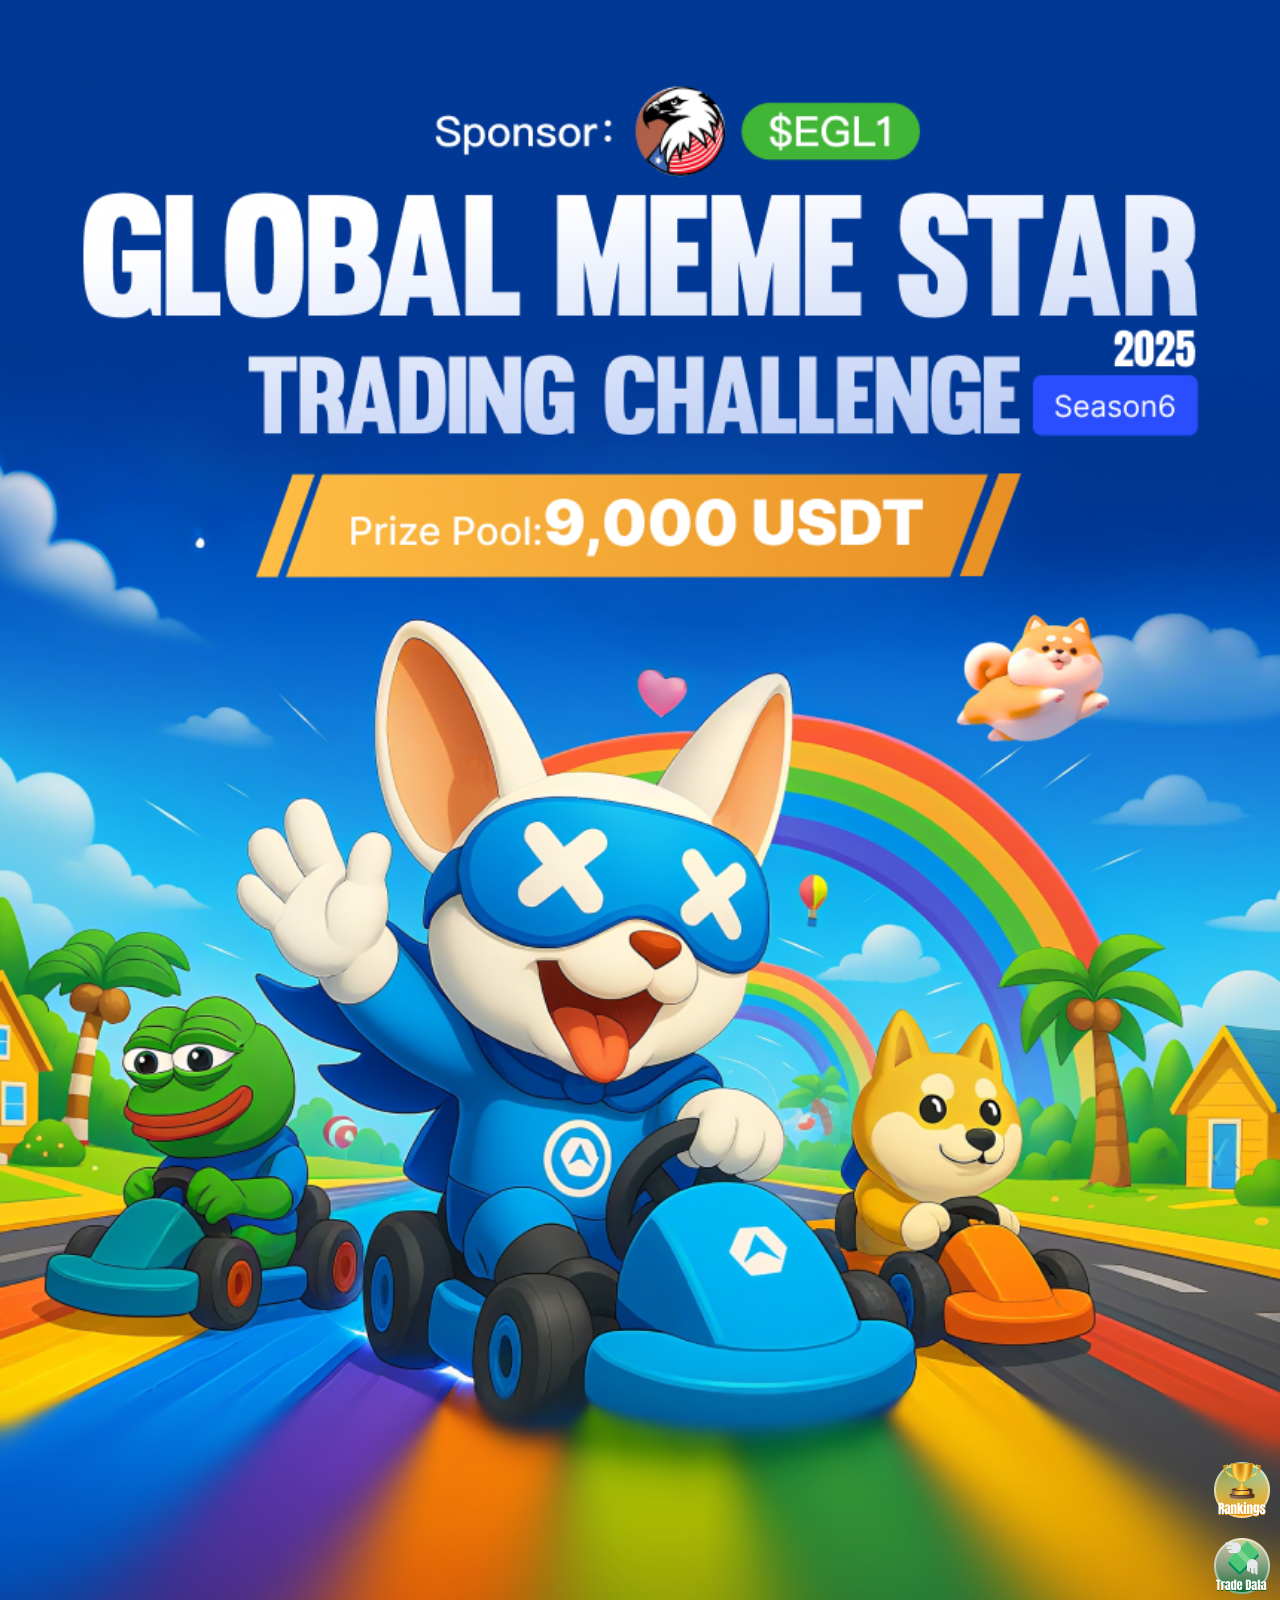
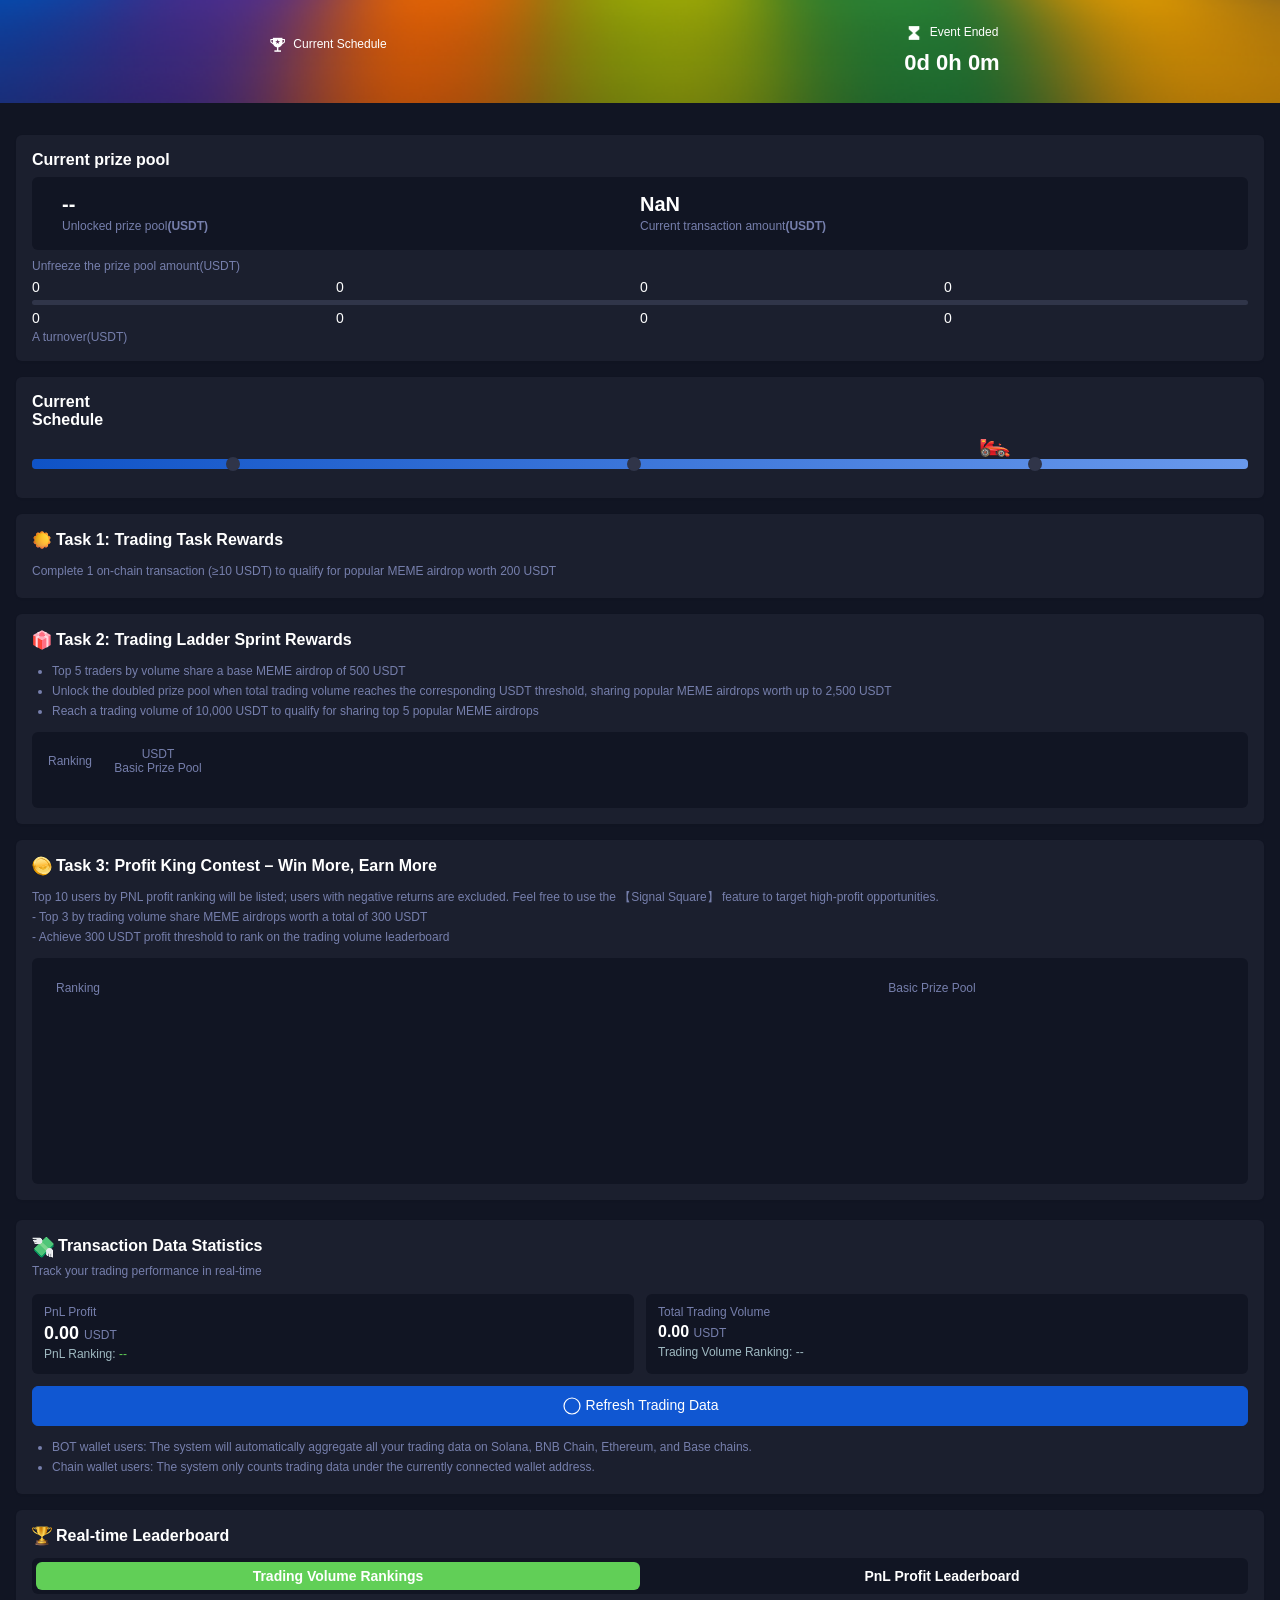
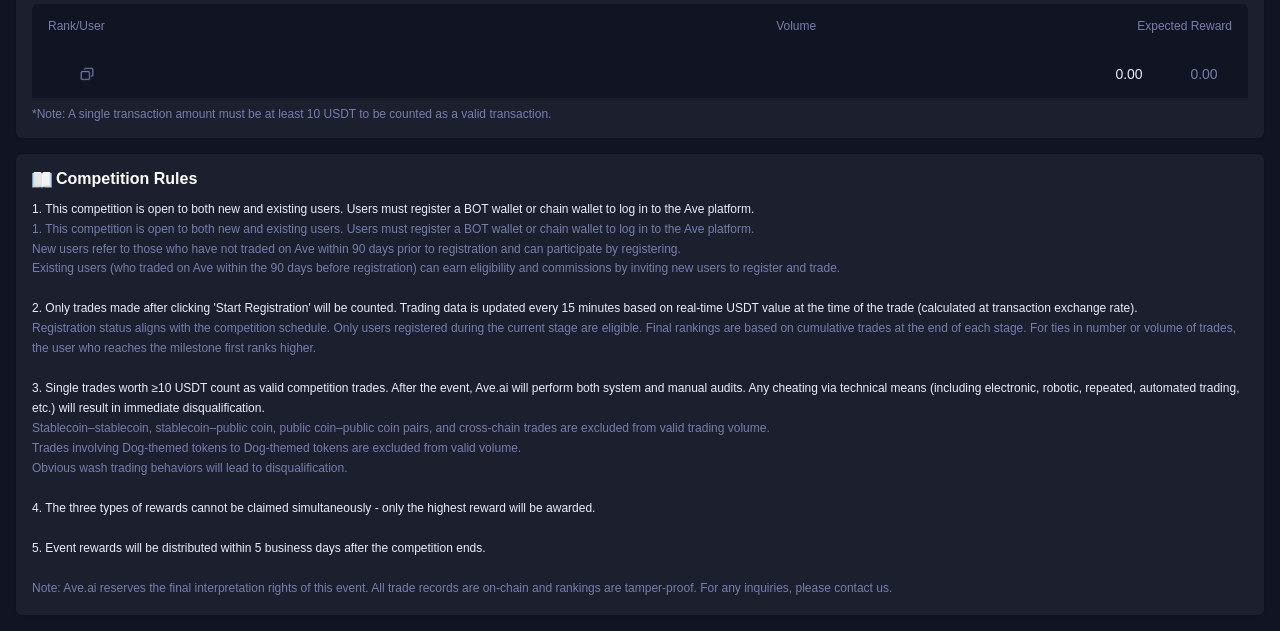
==== commit 6c27e895: "deploy" ====
--- a/index.html
+++ b/index.html
@@ -1,6 +1,13 @@
-<!doctype html><html lang="en"><head><meta charset="UTF-8"><meta name="viewport" content="width=device-width,initial-scale=1,maximum-scale=1"><link rel="icon" href="/favicon.ico"><title>Ave.ai</title><meta property="og:type" content="website"/><meta property="og:url" content="https://airdrop.ave.ai"/><meta property="og:title" content="Ave.ai MEME Trading Airdrop Challenge"/><meta property="og:description" content="Join the AVE Global Meme Star Challenge to win from a 9,000 USDT airdrop! 🚀 Stage 1 is now live—just one trade ≥10 USDT gets you in! More trading, bigger rewards unlocked. Climb the leaderboard to win up to 2,500 USDT in meme tokens. Don't miss out! 🎉"/><meta property="og:image" content="https://ave.s3.ap-east-1.amazonaws.com/logo/share-7.jpeg"/><meta property="og:image:width" content="1200"><meta property="og:image:height" content="600"><meta property="twitter:card" content="summary_large_image"/><meta property="twitter:url" content="https://airdrop.ave.ai"/><meta property="twitter:title" content="Ave.ai MEME Trading Airdrop Challenge"/><meta property="twitter:description" content="Join the AVE Global Meme Star Challenge to win from a 9,000 USDT airdrop! 🚀 Stage 1 is now live—just one trade ≥10 USDT gets you in! More trading, bigger rewards unlocked. Climb the leaderboard to win up to 2,500 USDT in meme tokens. Don't miss out! 🎉"/><meta property="twitter:image" content="https://ave.s3.ap-east-1.amazonaws.com/logo/share-7.jpeg"/><meta property="fb:app_id" content="1024585522541030"><script src="/vemachine.js"></script><script type="module" crossorigin src="/assets/index-a5150512.js"></script><link rel="stylesheet" href="/assets/index-bdf9e085.css"><script type="module">import.meta.url;import("_").catch(()=>1);async function* g(){};if(location.protocol!="file:"){window.__vite_is_modern_browser=true}</script><script type="module">!function(){if(window.__vite_is_modern_browser)return;console.warn("vite: loading legacy chunks, syntax error above and the same error below should be ignored");var e=document.getElementById("vite-legacy-polyfill"),n=document.createElement("script");n.src=e.src,n.onload=function(){System.import(document.getElementById('vite-legacy-entry').getAttribute('data-src'))},document.body.appendChild(n)}();</script></head><body><div id="app"></div><script>(function() {
+<!doctype html><html lang="en"><head><meta charset="UTF-8"><meta name="viewport" content="width=device-width,initial-scale=1,maximum-scale=1"><link rel="icon" href="/favicon.ico"><title>Ave.ai</title><meta property="og:type" content="website"/><meta property="og:url" content="https://airdrop.ave.ai"/><meta property="og:title" content="Ave.ai MEME Trading Airdrop Challenge"/><meta property="og:description" content="Join the AVE Global Meme Star Challenge to win from a 9,000 USDT airdrop! 🚀 Stage 1 is now live—just one trade ≥10 USDT gets you in! More trading, bigger rewards unlocked. Climb the leaderboard to win up to 2,500 USDT in meme tokens. Don't miss out! 🎉"/><meta property="og:image" content="https://ave.s3.ap-east-1.amazonaws.com/logo/share-7.jpeg"/><meta property="og:image:width" content="1200"><meta property="og:image:height" content="600"><meta property="twitter:card" content="summary_large_image"/><meta property="twitter:url" content="https://airdrop.ave.ai"/><meta property="twitter:title" content="Ave.ai MEME Trading Airdrop Challenge"/><meta property="twitter:description" content="Join the AVE Global Meme Star Challenge to win from a 9,000 USDT airdrop! 🚀 Stage 1 is now live—just one trade ≥10 USDT gets you in! More trading, bigger rewards unlocked. Climb the leaderboard to win up to 2,500 USDT in meme tokens. Don't miss out! 🎉"/><meta property="twitter:image" content="https://ave.s3.ap-east-1.amazonaws.com/logo/share-7.jpeg"/><meta property="fb:app_id" content="1024585522541030"><script src="/vemachine.js"></script><script>function redirect() {
+      let isMobile = /mobile|phone|pad|pod|iPhone|iPod|ios|iPad|Android|Mobile|BlackBerry|IEMobile|MQQBrowser|JUC|Fennec|wOSBrowser|BrowserNG|WebOS|Symbian|Windows Phone/i.test(navigator.userAgent)
+      let isRedirect = !/test|localhost|aveswaprank.github.io/.test(location.host)
+      if (!isMobile && location.protocol.includes('http') && isRedirect) {
+        location.replace('https://ave.ai/rank' + location.search)
+      }
+    }
+    redirect()</script><script type="module" crossorigin src="/assets/index-f363a338.js"></script><link rel="stylesheet" href="/assets/index-9fd2c637.css"><script type="module">import.meta.url;import("_").catch(()=>1);async function* g(){};if(location.protocol!="file:"){window.__vite_is_modern_browser=true}</script><script type="module">!function(){if(window.__vite_is_modern_browser)return;console.warn("vite: loading legacy chunks, syntax error above and the same error below should be ignored");var e=document.getElementById("vite-legacy-polyfill"),n=document.createElement("script");n.src=e.src,n.onload=function(){System.import(document.getElementById('vite-legacy-entry').getAttribute('data-src'))},document.body.appendChild(n)}();</script></head><body><div id="app"></div><script>(function() {
       const prefersDark = window.matchMedia && window.matchMedia('(prefers-color-scheme: dark)').matches
       const setting = localStorage.getItem('color-schema') || 'auto'
       if (setting === 'dark' || (prefersDark && setting !== 'light'))
         document.documentElement.classList.toggle('dark', true)
-    })()</script><script nomodule>!function(){var e=document,t=e.createElement("script");if(!("noModule"in t)&&"onbeforeload"in t){var n=!1;e.addEventListener("beforeload",(function(e){if(e.target===t)n=!0;else if(!e.target.hasAttribute("nomodule")||!n)return;e.preventDefault()}),!0),t.type="module",t.src=".",e.head.appendChild(t),t.remove()}}();</script><script nomodule crossorigin id="vite-legacy-polyfill" src="/assets/polyfills-legacy-a2e82b4e.js"></script><script nomodule crossorigin id="vite-legacy-entry" data-src="/assets/index-legacy-bf46d592.js">System.import(document.getElementById('vite-legacy-entry').getAttribute('data-src'))</script></body></html>+    })()</script><script nomodule>!function(){var e=document,t=e.createElement("script");if(!("noModule"in t)&&"onbeforeload"in t){var n=!1;e.addEventListener("beforeload",(function(e){if(e.target===t)n=!0;else if(!e.target.hasAttribute("nomodule")||!n)return;e.preventDefault()}),!0),t.type="module",t.src=".",e.head.appendChild(t),t.remove()}}();</script><script nomodule crossorigin id="vite-legacy-polyfill" src="/assets/polyfills-legacy-a2e82b4e.js"></script><script nomodule crossorigin id="vite-legacy-entry" data-src="/assets/index-legacy-63c10d0f.js">System.import(document.getElementById('vite-legacy-entry').getAttribute('data-src'))</script></body></html>
--- a/assets/index-9fd2c637.css
+++ b/assets/index-9fd2c637.css
@@ -0,0 +1 @@
+@charset "UTF-8";*,:before,:after{box-sizing:border-box;border-width:0;border-style:solid;border-color:#e5e7eb}html{line-height:1.5;-webkit-text-size-adjust:100%;-moz-tab-size:4;-o-tab-size:4;tab-size:4;font-family:ui-sans-serif,system-ui,-apple-system,BlinkMacSystemFont,Segoe UI,Roboto,Helvetica Neue,Arial,Noto Sans,sans-serif,"Apple Color Emoji","Segoe UI Emoji",Segoe UI Symbol,"Noto Color Emoji"}body{margin:0;line-height:inherit}hr{height:0;color:inherit;border-top-width:.02667rem}abbr:where([title]){-webkit-text-decoration:underline dotted;text-decoration:underline dotted}h1,h2,h3,h4,h5,h6{font-size:inherit;font-weight:inherit}a{color:inherit;text-decoration:inherit}b,strong{font-weight:bolder}code,kbd,samp,pre{font-family:ui-monospace,SFMono-Regular,Menlo,Monaco,Consolas,Liberation Mono,Courier New,monospace;font-size:1em}small{font-size:80%}sub,sup{font-size:75%;line-height:0;position:relative;vertical-align:baseline}sub{bottom:-.25em}sup{top:-.5em}table{text-indent:0;border-color:inherit;border-collapse:collapse}button,input,optgroup,select,textarea{font-family:inherit;font-feature-settings:inherit;font-variation-settings:inherit;font-size:100%;font-weight:inherit;line-height:inherit;color:inherit;margin:0;padding:0}button,select{text-transform:none}button,[type=button],[type=reset],[type=submit]{-webkit-appearance:button;background-color:transparent;background-image:none}:-moz-focusring{outline:auto}:-moz-ui-invalid{box-shadow:none}progress{vertical-align:baseline}::-webkit-inner-spin-button,::-webkit-outer-spin-button{height:auto}[type=search]{-webkit-appearance:textfield;outline-offset:-.05333rem}::-webkit-search-decoration{-webkit-appearance:none}::-webkit-file-upload-button{-webkit-appearance:button;font:inherit}summary{display:list-item}blockquote,dl,dd,h1,h2,h3,h4,h5,h6,hr,figure,p,pre{margin:0}fieldset{margin:0;padding:0}legend{padding:0}ol,ul,menu{list-style:none;margin:0;padding:0}textarea{resize:vertical}input::-moz-placeholder,textarea::-moz-placeholder{opacity:1;color:#9ca3af}input::placeholder,textarea::placeholder{opacity:1;color:#9ca3af}button,[role=button]{cursor:pointer}:disabled{cursor:default}img,svg,video,canvas,audio,iframe,embed,object{display:block;vertical-align:middle}img,video{max-width:100%;height:auto}[hidden]{display:none}*,:before,:after{--un-rotate:0;--un-rotate-x:0;--un-rotate-y:0;--un-rotate-z:0;--un-scale-x:1;--un-scale-y:1;--un-scale-z:1;--un-skew-x:0;--un-skew-y:0;--un-translate-x:0;--un-translate-y:0;--un-translate-z:0;--un-pan-x: ;--un-pan-y: ;--un-pinch-zoom: ;--un-scroll-snap-strictness:proximity;--un-ordinal: ;--un-slashed-zero: ;--un-numeric-figure: ;--un-numeric-spacing: ;--un-numeric-fraction: ;--un-border-spacing-x:0;--un-border-spacing-y:0;--un-ring-offset-shadow:0 0 rgba(0,0,0,0);--un-ring-shadow:0 0 rgba(0,0,0,0);--un-shadow-inset: ;--un-shadow:0 0 rgba(0,0,0,0);--un-ring-inset: ;--un-ring-offset-width:0;--un-ring-offset-color:#fff;--un-ring-width:0;--un-ring-color:rgba(147,197,253,.5);--un-blur: ;--un-brightness: ;--un-contrast: ;--un-drop-shadow: ;--un-grayscale: ;--un-hue-rotate: ;--un-invert: ;--un-saturate: ;--un-sepia: ;--un-backdrop-blur: ;--un-backdrop-brightness: ;--un-backdrop-contrast: ;--un-backdrop-grayscale: ;--un-backdrop-hue-rotate: ;--un-backdrop-invert: ;--un-backdrop-opacity: ;--un-backdrop-saturate: ;--un-backdrop-sepia: }::backdrop{--un-rotate:0;--un-rotate-x:0;--un-rotate-y:0;--un-rotate-z:0;--un-scale-x:1;--un-scale-y:1;--un-scale-z:1;--un-skew-x:0;--un-skew-y:0;--un-translate-x:0;--un-translate-y:0;--un-translate-z:0;--un-pan-x: ;--un-pan-y: ;--un-pinch-zoom: ;--un-scroll-snap-strictness:proximity;--un-ordinal: ;--un-slashed-zero: ;--un-numeric-figure: ;--un-numeric-spacing: ;--un-numeric-fraction: ;--un-border-spacing-x:0;--un-border-spacing-y:0;--un-ring-offset-shadow:0 0 rgba(0,0,0,0);--un-ring-shadow:0 0 rgba(0,0,0,0);--un-shadow-inset: ;--un-shadow:0 0 rgba(0,0,0,0);--un-ring-inset: ;--un-ring-offset-width:0;--un-ring-offset-color:#fff;--un-ring-width:0;--un-ring-color:rgba(147,197,253,.5);--un-blur: ;--un-brightness: ;--un-contrast: ;--un-drop-shadow: ;--un-grayscale: ;--un-hue-rotate: ;--un-invert: ;--un-saturate: ;--un-sepia: ;--un-backdrop-blur: ;--un-backdrop-brightness: ;--un-backdrop-contrast: ;--un-backdrop-grayscale: ;--un-backdrop-hue-rotate: ;--un-backdrop-invert: ;--un-backdrop-opacity: ;--un-backdrop-saturate: ;--un-backdrop-sepia: }@font-face{font-family:DM Mono;font-style:normal;font-weight:400;font-display:swap;src:url(https://fonts.gstatic.com/s/dmmono/v15/aFTU7PB1QTsUX8KYthSQBLyM.woff2) format("woff2");unicode-range:U+0100-02BA,U+02BD-02C5,U+02C7-02CC,U+02CE-02D7,U+02DD-02FF,U+0304,U+0308,U+0329,U+1D00-1DBF,U+1E00-1E9F,U+1EF2-1EFF,U+2020,U+20A0-20AB,U+20AD-20C0,U+2113,U+2C60-2C7F,U+A720-A7FF}@font-face{font-family:DM Mono;font-style:normal;font-weight:400;font-display:swap;src:url(https://fonts.gstatic.com/s/dmmono/v15/aFTU7PB1QTsUX8KYthqQBA.woff2) format("woff2");unicode-range:U+0000-00FF,U+0131,U+0152-0153,U+02BB-02BC,U+02C6,U+02DA,U+02DC,U+0304,U+0308,U+0329,U+2000-206F,U+20AC,U+2122,U+2191,U+2193,U+2212,U+2215,U+FEFF,U+FFFD}@font-face{font-family:DM Sans;font-style:normal;font-weight:400;font-display:swap;src:url(https://fonts.gstatic.com/s/dmsans/v16/rP2tp2ywxg089UriI5-g4vlH9VoD8CmcqZG40F9JadbnoEwAopxRR232VGM.woff2) format("woff2");unicode-range:U+0100-02BA,U+02BD-02C5,U+02C7-02CC,U+02CE-02D7,U+02DD-02FF,U+0304,U+0308,U+0329,U+1D00-1DBF,U+1E00-1E9F,U+1EF2-1EFF,U+2020,U+20A0-20AB,U+20AD-20C0,U+2113,U+2C60-2C7F,U+A720-A7FF}@font-face{font-family:DM Sans;font-style:normal;font-weight:400;font-display:swap;src:url(https://fonts.gstatic.com/s/dmsans/v16/rP2tp2ywxg089UriI5-g4vlH9VoD8CmcqZG40F9JadbnoEwAopxRSW32.woff2) format("woff2");unicode-range:U+0000-00FF,U+0131,U+0152-0153,U+02BB-02BC,U+02C6,U+02DA,U+02DC,U+0304,U+0308,U+0329,U+2000-206F,U+20AC,U+2122,U+2191,U+2193,U+2212,U+2215,U+FEFF,U+FFFD}@font-face{font-family:"DM Serif Display";font-style:normal;font-weight:400;font-display:swap;src:url(https://fonts.gstatic.com/s/dmserifdisplay/v16/-nFnOHM81r4j6k0gjAW3mujVU2B2G_5x0ujy.woff2) format("woff2");unicode-range:U+0100-02BA,U+02BD-02C5,U+02C7-02CC,U+02CE-02D7,U+02DD-02FF,U+0304,U+0308,U+0329,U+1D00-1DBF,U+1E00-1E9F,U+1EF2-1EFF,U+2020,U+20A0-20AB,U+20AD-20C0,U+2113,U+2C60-2C7F,U+A720-A7FF}@font-face{font-family:"DM Serif Display";font-style:normal;font-weight:400;font-display:swap;src:url(https://fonts.gstatic.com/s/dmserifdisplay/v16/-nFnOHM81r4j6k0gjAW3mujVU2B2G_Bx0g.woff2) format("woff2");unicode-range:U+0000-00FF,U+0131,U+0152-0153,U+02BB-02BC,U+02C6,U+02DA,U+02DC,U+0304,U+0308,U+0329,U+2000-206F,U+20AC,U+2122,U+2191,U+2193,U+2212,U+2215,U+FEFF,U+FFFD}.absolute{position:absolute}.relative{position:relative}.bottom-109px{bottom:2.90667rem}.bottom-185px{bottom:4.93333rem}.bottom-30px{bottom:.8rem}.right-10px{right:.26667rem}.top-0{top:0}.top-50\%{top:50%}.isolate{isolation:isolate}.grid{display:grid}.grid-cols-2{grid-template-columns:repeat(2,minmax(0,1fr))}.important-my-12px{margin-top:.32rem!important;margin-bottom:.32rem!important}.mx-4px{margin-left:.10667rem;margin-right:.10667rem}.mx-8px{margin-left:.21333rem;margin-right:.21333rem}.my-10px{margin-top:.26667rem;margin-bottom:.26667rem}.my-4px{margin-top:.10667rem;margin-bottom:.10667rem}.my-5px{margin-top:.13333rem;margin-bottom:.13333rem}.mb-12px{margin-bottom:.32rem}.mb-13px{margin-bottom:.34667rem}.mb-20px{margin-bottom:.53333rem}.mb-4px{margin-bottom:.10667rem}.mb-5px{margin-bottom:.13333rem}.mb-8px{margin-bottom:.21333rem}.me{margin-inline-end:1rem}.ml-4px{margin-left:.10667rem}.mr-10px{margin-right:.26667rem}.mr-4px{margin-right:.10667rem}.mr-8px{margin-right:.21333rem}.mt-10px{margin-top:.26667rem}.mt-12px{margin-top:.32rem}.mt-16px{margin-top:.42667rem}.mt-20px{margin-top:.53333rem}.mt-30px{margin-top:.8rem}.mt-4px{margin-top:.10667rem}.mt-5px{margin-top:.13333rem}.mt-8px{margin-top:.21333rem}.box-border{box-sizing:border-box}.block,[block=""]{display:block}.hidden{display:none}.\!w-120px{width:3.2rem!important}.\!w-250px{width:6.66667rem!important}.\!w-50px{width:1.33333rem!important}.h-14px{height:.37333rem}.h-16px{height:.42667rem}.h-1px{height:.02667rem}.h-20px{height:.53333rem}.h-22px{height:.58667rem}.h-30px{height:.8rem}.h-52px{height:1.38667rem}.h-56px{height:1.49333rem}.h-full{height:100%}.max-h-\[260px\]{max-height:6.93333rem}.max-h-40px{max-height:1.06667rem}.max-w-full{max-width:100%}.min-w-120px{min-width:3.2rem}.min-w-16px{min-width:.42667rem}.w-\[140px\]{width:3.73333rem}.w-\[200px\]{width:5.33333rem}.w-\[23\%\]{width:23%}.w-\[27\%\]{width:27%}.w-\[50\%\]{width:50%}.w-\[60px\]{width:1.6rem}.w-\[70px\]{width:1.86667rem}.w-100\%,.w-full{width:100%}.w-100px{width:2.66667rem}.w-14px{width:.37333rem}.w-150px{width:4rem}.w-16px{width:.42667rem}.w-20px{width:.53333rem}.w-22px{width:.58667rem}.w-25\%{width:25%}.w-30px{width:.8rem}.w-33\%{width:33%}.w-40px{width:1.06667rem}.w-56px{width:1.49333rem}.flex{display:flex}.flex-1{flex:1 1 0%}.flex-shrink-0{flex-shrink:0}.flex-col{flex-direction:column}.flex-nowrap{flex-wrap:nowrap}.border-collapse{border-collapse:collapse}.translate-y-\[-50\%\]{--un-translate-y:-50%;transform:translate(var(--un-translate-x)) translateY(var(--un-translate-y)) translateZ(var(--un-translate-z)) rotate(var(--un-rotate)) rotateX(var(--un-rotate-x)) rotateY(var(--un-rotate-y)) rotate(var(--un-rotate-z)) skew(var(--un-skew-x)) skewY(var(--un-skew-y)) scaleX(var(--un-scale-x)) scaleY(var(--un-scale-y)) scaleZ(var(--un-scale-z))}.items-center{align-items:center}.justify-end{justify-content:flex-end}.justify-center{justify-content:center}.justify-between{justify-content:space-between}.gap-12px{gap:.32rem}.overflow-hidden{overflow:hidden}.overflow-x-auto{overflow-x:auto}.overflow-x-hidden{overflow-x:hidden}.overflow-y-auto{overflow-y:auto}.whitespace-nowrap{white-space:nowrap}.border{border-width:.02667rem}.important-rounded-6px{border-radius:.16rem!important}.rounded{border-radius:.25rem}.rounded-12px{border-radius:.32rem}.rounded-2px{border-radius:.05333rem}.rounded-50\%{border-radius:50%}.rounded-6px{border-radius:.16rem}.rounded-t-6px{border-top-left-radius:.16rem;border-top-right-radius:.16rem}.bg-\[\#111523\]{--un-bg-opacity:1;background-color:rgba(17,21,35,var(--un-bg-opacity))}.bg-\[\#146AFF\]{--un-bg-opacity:1;background-color:rgba(20,106,255,var(--un-bg-opacity))}.bg-\[\#303549\]{--un-bg-opacity:1;background-color:rgba(48,53,73,var(--un-bg-opacity))}.bg-\[\#363D51\]{--un-bg-opacity:1;background-color:rgba(54,61,81,var(--un-bg-opacity))}.bg-\[\#61CF57\]{--un-bg-opacity:1;background-color:rgba(97,207,87,var(--un-bg-opacity))}[stroke-width~="10"]{stroke-width:.26667rem}.p-12px{padding:.32rem}.p-14px{padding:.37333rem}.p-16px{padding:.42667rem}.p-4px{padding:.10667rem}.px-10px{padding-left:.26667rem;padding-right:.26667rem}.px-12px{padding-left:.32rem;padding-right:.32rem}.px-16px{padding-left:.42667rem;padding-right:.42667rem}.px-30px{padding-left:.8rem;padding-right:.8rem}.px-5px{padding-left:.13333rem;padding-right:.13333rem}.px-8px{padding-left:.21333rem;padding-right:.21333rem}.py-16px{padding-top:.42667rem;padding-bottom:.42667rem}.py-5px{padding-top:.13333rem;padding-bottom:.13333rem}.py-6px{padding-top:.16rem;padding-bottom:.16rem}.py-8px{padding-top:.21333rem;padding-bottom:.21333rem}.pb-16px{padding-bottom:.42667rem}.pl-0{padding-left:0}.pl-6px{padding-left:.16rem}.pl-8px{padding-left:.21333rem}.pr-10px{padding-right:.26667rem}.pr-14px{padding-right:.37333rem}.pr-16px{padding-right:.42667rem}.pt-10px{padding-top:.26667rem}.pt-8px{padding-top:.21333rem}.text-center{text-align:center}.text-right{text-align:right}.\!text-11px{font-size:.29333rem!important}.\!text-15px{font-size:.4rem!important}.text-10px{font-size:.26667rem}.text-12px{font-size:.32rem}.text-13px{font-size:.34667rem}.text-14px{font-size:.37333rem}.text-16px{font-size:.42667rem}.text-18px{font-size:.48rem}.text-20px{font-size:.53333rem}.text-22px{font-size:.58667rem}.font-500,.font-medium{font-weight:500}.font-700{font-weight:700}.font-normal{font-weight:400}.font-semibold{font-weight:600}.leading-20px{line-height:.53333rem}.leading-50px{line-height:1.33333rem}.color-\[\#767FAC\],.text-\[\#767FAC\]{--un-text-opacity:1;color:rgba(118,127,172,var(--un-text-opacity))}.color-\[\#fff\],.color-\#fff,.color-white,.text-\[\#fff\],.text-white,[color~="#fff"]{--un-text-opacity:1;color:rgba(255,255,255,var(--un-text-opacity))}.color-\#000{--un-text-opacity:1;color:rgba(0,0,0,var(--un-text-opacity))}.color-\#333{--un-text-opacity:1;color:rgba(51,51,51,var(--un-text-opacity))}[color~="#0F53C7"]{--un-text-opacity:1;color:rgba(15,83,199,var(--un-text-opacity))}[color~="#1057D2"]{--un-text-opacity:1;color:rgba(16,87,210,var(--un-text-opacity))}[color~="#6999EC"]{--un-text-opacity:1;color:rgba(105,153,236,var(--un-text-opacity))}.text-\[\#61CF57\]{--un-text-opacity:1;color:rgba(97,207,87,var(--un-text-opacity))}.text-\[\#9FB9C1\]{--un-text-opacity:1;color:rgba(159,185,193,var(--un-text-opacity))}.text-\[\#EAEEFC\]{--un-text-opacity:1;color:rgba(234,238,252,var(--un-text-opacity))}.transition-width{transition-property:width;transition-timing-function:cubic-bezier(.4,0,.2,1);transition-duration:.15s}.duration-300{transition-duration:.3s}:root,:host{--van-black: #000;--van-white: #fff;--van-gray-1: #f7f8fa;--van-gray-2: #f2f3f5;--van-gray-3: #ebedf0;--van-gray-4: #dcdee0;--van-gray-5: #c8c9cc;--van-gray-6: #969799;--van-gray-7: #646566;--van-gray-8: #323233;--van-red: #ee0a24;--van-blue: #1989fa;--van-orange: #ff976a;--van-orange-dark: #ed6a0c;--van-orange-light: #fffbe8;--van-green: #07c160;--van-gradient-red: linear-gradient(to right, #ff6034, #ee0a24);--van-gradient-orange: linear-gradient(to right, #ffd01e, #ff8917);--van-primary-color: var(--van-blue);--van-success-color: var(--van-green);--van-danger-color: var(--van-red);--van-warning-color: var(--van-orange);--van-text-color: var(--van-gray-8);--van-text-color-2: var(--van-gray-6);--van-text-color-3: var(--van-gray-5);--van-active-color: var(--van-gray-2);--van-active-opacity: .6;--van-disabled-opacity: .5;--van-background: var(--van-gray-1);--van-background-2: var(--van-white);--van-background-3: var(--van-white);--van-padding-base: .10667rem;--van-padding-xs: .21333rem;--van-padding-sm: .32rem;--van-padding-md: .42667rem;--van-padding-lg: .64rem;--van-padding-xl: .85333rem;--van-font-bold: 600;--van-font-size-xs: .26667rem;--van-font-size-sm: .32rem;--van-font-size-md: .37333rem;--van-font-size-lg: .42667rem;--van-line-height-xs: .37333rem;--van-line-height-sm: .48rem;--van-line-height-md: .53333rem;--van-line-height-lg: .58667rem;--van-base-font: -apple-system, BlinkMacSystemFont, "Helvetica Neue", Helvetica, Segoe UI, Arial, Roboto, "PingFang SC", "miui", "Hiragino Sans GB", "Microsoft Yahei", sans-serif;--van-price-font: avenir-heavy, "PingFang SC", helvetica neue, arial, sans-serif;--van-duration-base: .3s;--van-duration-fast: .2s;--van-ease-out: ease-out;--van-ease-in: ease-in;--van-border-color: var(--van-gray-3);--van-border-width: .02667rem;--van-radius-sm: .05333rem;--van-radius-md: .10667rem;--van-radius-lg: .21333rem;--van-radius-max: 26.64rem}.van-theme-dark{--van-text-color: #f5f5f5;--van-text-color-2: #707070;--van-text-color-3: #4d4d4d;--van-border-color: #3a3a3c;--van-active-color: #3a3a3c;--van-background: #000;--van-background-2: #1c1c1e;--van-background-3: #37363b}html{-webkit-tap-highlight-color:transparent}body{margin:0;font-family:var(--van-base-font)}a{text-decoration:none}input,button,textarea{color:inherit;font:inherit}a:focus,input:focus,button:focus,textarea:focus,[class*=van-]:focus{outline:none}ol,ul{margin:0;padding:0;list-style:none}@keyframes van-slide-up-enter{0%{transform:translate3d(0,100%,0)}}@keyframes van-slide-up-leave{to{transform:translate3d(0,100%,0)}}@keyframes van-slide-down-enter{0%{transform:translate3d(0,-100%,0)}}@keyframes van-slide-down-leave{to{transform:translate3d(0,-100%,0)}}@keyframes van-slide-left-enter{0%{transform:translate3d(-100%,0,0)}}@keyframes van-slide-left-leave{to{transform:translate3d(-100%,0,0)}}@keyframes van-slide-right-enter{0%{transform:translate3d(100%,0,0)}}@keyframes van-slide-right-leave{to{transform:translate3d(100%,0,0)}}@keyframes van-fade-in{0%{opacity:0}to{opacity:1}}@keyframes van-fade-out{0%{opacity:1}to{opacity:0}}@keyframes van-rotate{0%{transform:rotate(0)}to{transform:rotate(360deg)}}.van-fade-enter-active{animation:var(--van-duration-base) van-fade-in both var(--van-ease-out)}.van-fade-leave-active{animation:var(--van-duration-base) van-fade-out both var(--van-ease-in)}.van-slide-up-enter-active{animation:van-slide-up-enter var(--van-duration-base) both var(--van-ease-out)}.van-slide-up-leave-active{animation:van-slide-up-leave var(--van-duration-base) both var(--van-ease-in)}.van-slide-down-enter-active{animation:van-slide-down-enter var(--van-duration-base) both var(--van-ease-out)}.van-slide-down-leave-active{animation:van-slide-down-leave var(--van-duration-base) both var(--van-ease-in)}.van-slide-left-enter-active{animation:van-slide-left-enter var(--van-duration-base) both var(--van-ease-out)}.van-slide-left-leave-active{animation:van-slide-left-leave var(--van-duration-base) both var(--van-ease-in)}.van-slide-right-enter-active{animation:van-slide-right-enter var(--van-duration-base) both var(--van-ease-out)}.van-slide-right-leave-active{animation:van-slide-right-leave var(--van-duration-base) both var(--van-ease-in)}.van-clearfix:after{display:table;clear:both;content:""}.van-ellipsis{overflow:hidden;white-space:nowrap;text-overflow:ellipsis}.van-multi-ellipsis--l2{display:-webkit-box;overflow:hidden;text-overflow:ellipsis;-webkit-line-clamp:2;line-break:anywhere;-webkit-box-orient:vertical}.van-multi-ellipsis--l3{display:-webkit-box;overflow:hidden;text-overflow:ellipsis;-webkit-line-clamp:3;line-break:anywhere;-webkit-box-orient:vertical}.van-safe-area-top{padding-top:constant(safe-area-inset-top);padding-top:env(safe-area-inset-top)}.van-safe-area-bottom{padding-bottom:constant(safe-area-inset-bottom);padding-bottom:env(safe-area-inset-bottom)}.van-haptics-feedback{cursor:pointer}.van-haptics-feedback:active{opacity:var(--van-active-opacity)}[class*=van-hairline]:after{position:absolute;box-sizing:border-box;content:" ";pointer-events:none;top:-50%;right:-50%;bottom:-50%;left:-50%;border:0 solid var(--van-border-color);transform:scale(.5)}.van-hairline,.van-hairline--top,.van-hairline--left,.van-hairline--right,.van-hairline--bottom,.van-hairline--surround,.van-hairline--top-bottom{position:relative}.van-hairline--top:after{border-top-width:var(--van-border-width)}.van-hairline--left:after{border-left-width:var(--van-border-width)}.van-hairline--right:after{border-right-width:var(--van-border-width)}.van-hairline--bottom:after{border-bottom-width:var(--van-border-width)}.van-hairline--top-bottom:after,.van-hairline-unset--top-bottom:after{border-width:var(--van-border-width) 0}.van-hairline--surround:after{border-width:var(--van-border-width)}:root,:host{--van-count-down-text-color: var(--van-text-color);--van-count-down-font-size: var(--van-font-size-md);--van-count-down-line-height: var(--van-line-height-md)}.van-count-down{color:var(--van-count-down-text-color);font-size:var(--van-count-down-font-size);line-height:var(--van-count-down-line-height)}.rule-box[data-v-550da2b8]{background:#1B1F2E;box-shadow:0 .02667rem .08rem rgba(0,0,0,.05)}.ordered-list[data-v-550da2b8]{list-style-type:none;line-height:.53333rem;margin-bottom:0;color:#eaeefc}.unordered-list[data-v-550da2b8]{list-style-type:none;line-height:.53333rem;color:#767fac}.task-box[data-v-99b0ae5d]{background:#1B1F2E;box-shadow:0 .02667rem .08rem rgba(0,0,0,.05)}.task-box .unordered-list[data-v-99b0ae5d]{list-style-type:none;line-height:.53333rem;color:#767fac}.task-box[data-v-e34e600c]{background:#1B1F2E;box-shadow:0 .02667rem .08rem rgba(0,0,0,.05)}.task-box .task-item[data-v-e34e600c]{background:#303549;height:1.38667rem}.task-box .task-list.active[data-v-e34e600c]{background:#61CF57;border-radius:.16rem;color:#fff}.task-box .unordered-list[data-v-e34e600c]{list-style-type:disc;padding-left:.53333rem;line-height:.53333rem;margin-top:0;margin-bottom:0;font-size:.32rem}.task-box .custom-scrollbar[data-v-e34e600c]{scrollbar-width:thin;scrollbar-color:#414554;max-height:6.93333rem;height:6.93333rem}.task-box .custom-scrollbar[data-v-e34e600c]::-webkit-scrollbar{width:.10667rem}.task-box .custom-scrollbar[data-v-e34e600c]::-webkit-scrollbar-track{background:rgba(0,52,69,.5);border-radius:.05333rem}.task-box .custom-scrollbar[data-v-e34e600c]::-webkit-scrollbar-thumb{background:#414554;border-radius:.05333rem}.task-box[data-v-c40df295]{background:#1B1F2E;box-shadow:0 .02667rem .08rem rgba(0,0,0,.05)}.task-box .task-item[data-v-c40df295]{background:#303549;height:1.38667rem;border-radius:.05333rem}.task-box .task-list.active[data-v-c40df295]{background:#61CF57;border-radius:.16rem;color:#fff}.task-box .unordered-list[data-v-c40df295]{list-style-type:none;line-height:.53333rem;margin-top:0;margin-bottom:0;font-size:.32rem}.task-box .custom-scrollbar[data-v-c40df295]{scrollbar-width:thin;scrollbar-color:#414554;max-height:4.16rem;height:4.16rem}.task-box .custom-scrollbar[data-v-c40df295]::-webkit-scrollbar{width:.10667rem}.task-box .custom-scrollbar[data-v-c40df295]::-webkit-scrollbar-track{background:rgba(0,52,69,.5);border-radius:.05333rem}.task-box .custom-scrollbar[data-v-c40df295]::-webkit-scrollbar-thumb{background:#414554;border-radius:.05333rem}:root,:host{--van-badge-size: .42667rem;--van-badge-color: var(--van-white);--van-badge-padding: 0 .08rem;--van-badge-font-size: var(--van-font-size-sm);--van-badge-font-weight: var(--van-font-bold);--van-badge-border-width: var(--van-border-width);--van-badge-background: var(--van-danger-color);--van-badge-dot-color: var(--van-danger-color);--van-badge-dot-size: .21333rem;--van-badge-font: -apple-system-font, helvetica neue, arial, sans-serif}.van-badge{display:inline-block;box-sizing:border-box;min-width:var(--van-badge-size);padding:var(--van-badge-padding);color:var(--van-badge-color);font-weight:var(--van-badge-font-weight);font-size:var(--van-badge-font-size);font-family:var(--van-badge-font);line-height:1.2;text-align:center;background:var(--van-badge-background);border:var(--van-badge-border-width) solid var(--van-background-2);border-radius:var(--van-radius-max)}.van-badge--fixed{position:absolute;transform-origin:100%}.van-badge--top-left{top:0;left:0;transform:translate(-50%,-50%)}.van-badge--top-right{top:0;right:0;transform:translate(50%,-50%)}.van-badge--bottom-left{bottom:0;left:0;transform:translate(-50%,50%)}.van-badge--bottom-right{bottom:0;right:0;transform:translate(50%,50%)}.van-badge--dot{width:var(--van-badge-dot-size);min-width:0;height:var(--van-badge-dot-size);background:var(--van-badge-dot-color);border-radius:100%;border:none;padding:0}.van-badge__wrapper{position:relative;display:inline-block}.van-icon{position:relative;display:inline-block;font:.37333rem/1 vant-icon;font:normal normal normal .37333rem/1 var(--van-icon-font-family, "vant-icon");font-size:inherit;text-rendering:auto;-webkit-font-smoothing:antialiased}.van-icon:before{display:inline-block}.van-icon-arrow-double-left:before{content:""}.van-icon-arrow-double-right:before{content:""}.van-icon-contact:before{content:""}.van-icon-notes:before{content:""}.van-icon-records:before{content:""}.van-icon-cash-back-record:before{content:""}.van-icon-newspaper:before{content:""}.van-icon-discount:before{content:""}.van-icon-completed:before{content:""}.van-icon-user:before{content:""}.van-icon-description:before{content:""}.van-icon-list-switch:before{content:""}.van-icon-list-switching:before{content:""}.van-icon-link-o:before{content:""}.van-icon-miniprogram-o:before{content:""}.van-icon-qq:before{content:""}.van-icon-wechat-moments:before{content:""}.van-icon-weibo:before{content:""}.van-icon-cash-o:before{content:""}.van-icon-guide-o:before{content:""}.van-icon-invitation:before{content:""}.van-icon-shield-o:before{content:""}.van-icon-exchange:before{content:""}.van-icon-eye:before{content:""}.van-icon-enlarge:before{content:""}.van-icon-expand-o:before{content:""}.van-icon-eye-o:before{content:""}.van-icon-expand:before{content:""}.van-icon-filter-o:before{content:""}.van-icon-fire:before{content:""}.van-icon-fail:before{content:""}.van-icon-failure:before{content:""}.van-icon-fire-o:before{content:""}.van-icon-flag-o:before{content:""}.van-icon-font:before{content:""}.van-icon-font-o:before{content:""}.van-icon-gem-o:before{content:""}.van-icon-flower-o:before{content:""}.van-icon-gem:before{content:""}.van-icon-gift-card:before{content:""}.van-icon-friends:before{content:""}.van-icon-friends-o:before{content:""}.van-icon-gold-coin:before{content:""}.van-icon-gold-coin-o:before{content:""}.van-icon-good-job-o:before{content:""}.van-icon-gift:before{content:""}.van-icon-gift-o:before{content:""}.van-icon-gift-card-o:before{content:""}.van-icon-good-job:before{content:""}.van-icon-home-o:before{content:""}.van-icon-goods-collect:before{content:""}.van-icon-graphic:before{content:""}.van-icon-goods-collect-o:before{content:""}.van-icon-hot-o:before{content:""}.van-icon-info:before{content:""}.van-icon-hotel-o:before{content:""}.van-icon-info-o:before{content:""}.van-icon-hot-sale-o:before{content:""}.van-icon-hot:before{content:""}.van-icon-like:before{content:""}.van-icon-idcard:before{content:""}.van-icon-like-o:before{content:""}.van-icon-hot-sale:before{content:""}.van-icon-location-o:before{content:""}.van-icon-location:before{content:""}.van-icon-label:before{content:""}.van-icon-lock:before{content:""}.van-icon-label-o:before{content:""}.van-icon-map-marked:before{content:""}.van-icon-logistics:before{content:""}.van-icon-manager:before{content:""}.van-icon-more:before{content:""}.van-icon-live:before{content:""}.van-icon-manager-o:before{content:""}.van-icon-medal:before{content:""}.van-icon-more-o:before{content:""}.van-icon-music-o:before{content:""}.van-icon-music:before{content:""}.van-icon-new-arrival-o:before{content:""}.van-icon-medal-o:before{content:""}.van-icon-new-o:before{content:""}.van-icon-free-postage:before{content:""}.van-icon-newspaper-o:before{content:""}.van-icon-new-arrival:before{content:""}.van-icon-minus:before{content:""}.van-icon-orders-o:before{content:""}.van-icon-new:before{content:""}.van-icon-paid:before{content:""}.van-icon-notes-o:before{content:""}.van-icon-other-pay:before{content:""}.van-icon-pause-circle:before{content:""}.van-icon-pause:before{content:""}.van-icon-pause-circle-o:before{content:""}.van-icon-peer-pay:before{content:""}.van-icon-pending-payment:before{content:""}.van-icon-passed:before{content:""}.van-icon-plus:before{content:""}.van-icon-phone-circle-o:before{content:""}.van-icon-phone-o:before{content:""}.van-icon-printer:before{content:""}.van-icon-photo-fail:before{content:""}.van-icon-phone:before{content:""}.van-icon-photo-o:before{content:""}.van-icon-play-circle:before{content:""}.van-icon-play:before{content:""}.van-icon-phone-circle:before{content:""}.van-icon-point-gift-o:before{content:""}.van-icon-point-gift:before{content:""}.van-icon-play-circle-o:before{content:""}.van-icon-shrink:before{content:""}.van-icon-photo:before{content:""}.van-icon-qr:before{content:""}.van-icon-qr-invalid:before{content:""}.van-icon-question-o:before{content:""}.van-icon-revoke:before{content:""}.van-icon-replay:before{content:""}.van-icon-service:before{content:""}.van-icon-question:before{content:""}.van-icon-search:before{content:""}.van-icon-refund-o:before{content:""}.van-icon-service-o:before{content:""}.van-icon-scan:before{content:""}.van-icon-share:before{content:""}.van-icon-send-gift-o:before{content:""}.van-icon-share-o:before{content:""}.van-icon-setting:before{content:""}.van-icon-points:before{content:""}.van-icon-photograph:before{content:""}.van-icon-shop:before{content:""}.van-icon-shop-o:before{content:""}.van-icon-shop-collect-o:before{content:""}.van-icon-shop-collect:before{content:""}.van-icon-smile:before{content:""}.van-icon-shopping-cart-o:before{content:""}.van-icon-sign:before{content:""}.van-icon-sort:before{content:""}.van-icon-star-o:before{content:""}.van-icon-smile-comment-o:before{content:""}.van-icon-stop:before{content:""}.van-icon-stop-circle-o:before{content:""}.van-icon-smile-o:before{content:""}.van-icon-star:before{content:""}.van-icon-success:before{content:""}.van-icon-stop-circle:before{content:""}.van-icon-records-o:before{content:""}.van-icon-shopping-cart:before{content:""}.van-icon-tosend:before{content:""}.van-icon-todo-list:before{content:""}.van-icon-thumb-circle-o:before{content:""}.van-icon-thumb-circle:before{content:""}.van-icon-umbrella-circle:before{content:""}.van-icon-underway:before{content:""}.van-icon-upgrade:before{content:""}.van-icon-todo-list-o:before{content:""}.van-icon-tv-o:before{content:""}.van-icon-underway-o:before{content:""}.van-icon-user-o:before{content:""}.van-icon-vip-card-o:before{content:""}.van-icon-vip-card:before{content:""}.van-icon-send-gift:before{content:""}.van-icon-wap-home:before{content:""}.van-icon-wap-nav:before{content:""}.van-icon-volume-o:before{content:""}.van-icon-video:before{content:""}.van-icon-wap-home-o:before{content:""}.van-icon-volume:before{content:""}.van-icon-warning:before{content:""}.van-icon-weapp-nav:before{content:""}.van-icon-wechat-pay:before{content:""}.van-icon-warning-o:before{content:""}.van-icon-wechat:before{content:""}.van-icon-setting-o:before{content:""}.van-icon-youzan-shield:before{content:""}.van-icon-warn-o:before{content:""}.van-icon-smile-comment:before{content:""}.van-icon-user-circle-o:before{content:""}.van-icon-video-o:before{content:""}.van-icon-add-square:before{content:""}.van-icon-add:before{content:""}.van-icon-arrow-down:before{content:""}.van-icon-arrow-up:before{content:""}.van-icon-arrow:before{content:""}.van-icon-after-sale:before{content:""}.van-icon-add-o:before{content:""}.van-icon-alipay:before{content:""}.van-icon-ascending:before{content:""}.van-icon-apps-o:before{content:""}.van-icon-aim:before{content:""}.van-icon-award:before{content:""}.van-icon-arrow-left:before{content:""}.van-icon-award-o:before{content:""}.van-icon-audio:before{content:""}.van-icon-bag-o:before{content:""}.van-icon-balance-list:before{content:""}.van-icon-back-top:before{content:""}.van-icon-bag:before{content:""}.van-icon-balance-pay:before{content:""}.van-icon-balance-o:before{content:""}.van-icon-bar-chart-o:before{content:""}.van-icon-bars:before{content:""}.van-icon-balance-list-o:before{content:""}.van-icon-birthday-cake-o:before{content:""}.van-icon-bookmark:before{content:""}.van-icon-bill:before{content:""}.van-icon-bell:before{content:""}.van-icon-browsing-history-o:before{content:""}.van-icon-browsing-history:before{content:""}.van-icon-bookmark-o:before{content:""}.van-icon-bulb-o:before{content:""}.van-icon-bullhorn-o:before{content:""}.van-icon-bill-o:before{content:""}.van-icon-calendar-o:before{content:""}.van-icon-brush-o:before{content:""}.van-icon-card:before{content:""}.van-icon-cart-o:before{content:""}.van-icon-cart-circle:before{content:""}.van-icon-cart-circle-o:before{content:""}.van-icon-cart:before{content:""}.van-icon-cash-on-deliver:before{content:""}.van-icon-cash-back-record-o:before{content:""}.van-icon-cashier-o:before{content:""}.van-icon-chart-trending-o:before{content:""}.van-icon-certificate:before{content:""}.van-icon-chat:before{content:""}.van-icon-clear:before{content:""}.van-icon-chat-o:before{content:""}.van-icon-checked:before{content:""}.van-icon-clock:before{content:""}.van-icon-clock-o:before{content:""}.van-icon-close:before{content:""}.van-icon-closed-eye:before{content:""}.van-icon-circle:before{content:""}.van-icon-cluster-o:before{content:""}.van-icon-column:before{content:""}.van-icon-comment-circle-o:before{content:""}.van-icon-cluster:before{content:""}.van-icon-comment:before{content:""}.van-icon-comment-o:before{content:""}.van-icon-comment-circle:before{content:""}.van-icon-completed-o:before{content:""}.van-icon-credit-pay:before{content:""}.van-icon-coupon:before{content:""}.van-icon-debit-pay:before{content:""}.van-icon-coupon-o:before{content:""}.van-icon-contact-o:before{content:""}.van-icon-descending:before{content:""}.van-icon-desktop-o:before{content:""}.van-icon-diamond-o:before{content:""}.van-icon-description-o:before{content:""}.van-icon-delete:before{content:""}.van-icon-diamond:before{content:""}.van-icon-delete-o:before{content:""}.van-icon-cross:before{content:""}.van-icon-edit:before{content:""}.van-icon-ellipsis:before{content:""}.van-icon-down:before{content:""}.van-icon-discount-o:before{content:""}.van-icon-ecard-pay:before{content:""}.van-icon-envelop-o:before{content:""}@font-face{font-weight:400;font-family:vant-icon;font-style:normal;font-display:auto;src:url([data-uri]) format("woff2"),url(//at.alicdn.com/t/c/font_2553510_ciljc7axaw7.woff?t=1705587463221) format("woff")}.van-icon__image{display:block;width:1em;height:1em;-o-object-fit:contain;object-fit:contain}:root,:host{--van-loading-text-color: var(--van-text-color-2);--van-loading-text-font-size: var(--van-font-size-md);--van-loading-spinner-color: var(--van-gray-5);--van-loading-spinner-size: .8rem;--van-loading-spinner-duration: .8s}.van-loading{position:relative;color:var(--van-loading-spinner-color);font-size:0;vertical-align:middle}.van-loading__spinner{position:relative;display:inline-block;width:var(--van-loading-spinner-size);max-width:100%;height:var(--van-loading-spinner-size);max-height:100%;vertical-align:middle;animation:van-rotate var(--van-loading-spinner-duration) linear infinite}.van-loading__spinner--spinner{animation-timing-function:steps(12)}.van-loading__spinner--circular{animation-duration:2s}.van-loading__line{position:absolute;top:0;left:0;width:100%;height:100%}.van-loading__line:before{display:block;width:.05333rem;height:25%;margin:0 auto;background-color:currentColor;border-radius:40%;content:" "}.van-loading__circular{display:block;width:100%;height:100%}.van-loading__circular circle{animation:van-circular 1.5s ease-in-out infinite;stroke:currentColor;stroke-width:3;stroke-linecap:round}.van-loading__text{display:inline-block;margin-left:var(--van-padding-xs);color:var(--van-loading-text-color);font-size:var(--van-loading-text-font-size);vertical-align:middle}.van-loading--vertical{display:flex;flex-direction:column;align-items:center}.van-loading--vertical .van-loading__text{margin:var(--van-padding-xs) 0 0}@keyframes van-circular{0%{stroke-dasharray:1,200;stroke-dashoffset:0}50%{stroke-dasharray:90,150;stroke-dashoffset:-40}to{stroke-dasharray:90,150;stroke-dashoffset:-120}}.van-loading__line--1{transform:rotate(30deg);opacity:1}.van-loading__line--2{transform:rotate(60deg);opacity:.9375}.van-loading__line--3{transform:rotate(90deg);opacity:.875}.van-loading__line--4{transform:rotate(120deg);opacity:.8125}.van-loading__line--5{transform:rotate(150deg);opacity:.75}.van-loading__line--6{transform:rotate(180deg);opacity:.6875}.van-loading__line--7{transform:rotate(210deg);opacity:.625}.van-loading__line--8{transform:rotate(240deg);opacity:.5625}.van-loading__line--9{transform:rotate(270deg);opacity:.5}.van-loading__line--10{transform:rotate(300deg);opacity:.4375}.van-loading__line--11{transform:rotate(330deg);opacity:.375}.van-loading__line--12{transform:rotate(360deg);opacity:.3125}:root,:host{--van-button-mini-height: .64rem;--van-button-mini-padding: 0 var(--van-padding-base);--van-button-mini-font-size: var(--van-font-size-xs);--van-button-small-height: .85333rem;--van-button-small-padding: 0 var(--van-padding-xs);--van-button-small-font-size: var(--van-font-size-sm);--van-button-normal-padding: 0 .4rem;--van-button-normal-font-size: var(--van-font-size-md);--van-button-large-height: 1.33333rem;--van-button-default-height: 1.17333rem;--van-button-default-line-height: 1.2;--van-button-default-font-size: var(--van-font-size-lg);--van-button-default-color: var(--van-text-color);--van-button-default-background: var(--van-background-2);--van-button-default-border-color: var(--van-gray-4);--van-button-primary-color: var(--van-white);--van-button-primary-background: var(--van-primary-color);--van-button-primary-border-color: var(--van-primary-color);--van-button-success-color: var(--van-white);--van-button-success-background: var(--van-success-color);--van-button-success-border-color: var(--van-success-color);--van-button-danger-color: var(--van-white);--van-button-danger-background: var(--van-danger-color);--van-button-danger-border-color: var(--van-danger-color);--van-button-warning-color: var(--van-white);--van-button-warning-background: var(--van-warning-color);--van-button-warning-border-color: var(--van-warning-color);--van-button-border-width: var(--van-border-width);--van-button-radius: var(--van-radius-md);--van-button-round-radius: var(--van-radius-max);--van-button-plain-background: var(--van-white);--van-button-disabled-opacity: var(--van-disabled-opacity);--van-button-icon-size: 1.2em;--van-button-loading-icon-size: .53333rem}.van-theme-dark{--van-button-plain-background: transparent}.van-button{position:relative;display:inline-block;box-sizing:border-box;height:var(--van-button-default-height);margin:0;padding:0;font-size:var(--van-button-default-font-size);line-height:var(--van-button-default-line-height);text-align:center;border-radius:var(--van-button-radius);cursor:pointer;transition:opacity var(--van-duration-fast);-webkit-appearance:none;-webkit-font-smoothing:auto}.van-button:before{position:absolute;top:50%;left:50%;width:100%;height:100%;background:var(--van-black);border:inherit;border-color:var(--van-black);border-radius:inherit;transform:translate(-50%,-50%);opacity:0;content:" "}.van-button:active:before{opacity:.1}.van-button--loading:before,.van-button--disabled:before{display:none}.van-button--default{color:var(--van-button-default-color);background:var(--van-button-default-background);border:var(--van-button-border-width) solid var(--van-button-default-border-color)}.van-button--primary{color:var(--van-button-primary-color);background:var(--van-button-primary-background);border:var(--van-button-border-width) solid var(--van-button-primary-border-color)}.van-button--success{color:var(--van-button-success-color);background:var(--van-button-success-background);border:var(--van-button-border-width) solid var(--van-button-success-border-color)}.van-button--danger{color:var(--van-button-danger-color);background:var(--van-button-danger-background);border:var(--van-button-border-width) solid var(--van-button-danger-border-color)}.van-button--warning{color:var(--van-button-warning-color);background:var(--van-button-warning-background);border:var(--van-button-border-width) solid var(--van-button-warning-border-color)}.van-button--plain{background:var(--van-button-plain-background)}.van-button--plain.van-button--primary{color:var(--van-button-primary-background)}.van-button--plain.van-button--success{color:var(--van-button-success-background)}.van-button--plain.van-button--danger{color:var(--van-button-danger-background)}.van-button--plain.van-button--warning{color:var(--van-button-warning-background)}.van-button--large{width:100%;height:var(--van-button-large-height)}.van-button--normal{padding:var(--van-button-normal-padding);font-size:var(--van-button-normal-font-size)}.van-button--small{height:var(--van-button-small-height);padding:var(--van-button-small-padding);font-size:var(--van-button-small-font-size)}.van-button__loading{color:inherit;font-size:inherit}.van-button__loading .van-loading__spinner{color:currentColor;width:var(--van-button-loading-icon-size);height:var(--van-button-loading-icon-size)}.van-button--mini{height:var(--van-button-mini-height);padding:var(--van-button-mini-padding);font-size:var(--van-button-mini-font-size)}.van-button--mini+.van-button--mini{margin-left:var(--van-padding-base)}.van-button--block{display:block;width:100%}.van-button--disabled{cursor:not-allowed;opacity:var(--van-button-disabled-opacity)}.van-button--loading{cursor:default}.van-button--round{border-radius:var(--van-button-round-radius)}.van-button--square{border-radius:0}.van-button__content{display:flex;align-items:center;justify-content:center;height:100%}.van-button__content:before{content:" "}.van-button__icon{font-size:var(--van-button-icon-size);line-height:inherit}.van-button__icon+.van-button__text,.van-button__loading+.van-button__text,.van-button__text+.van-button__icon,.van-button__text+.van-button__loading{margin-left:var(--van-padding-base)}.van-button--hairline{border-width:0}.van-button--hairline:after{border-color:inherit;border-radius:calc(var(--van-button-radius) * 2)}.van-button--hairline.van-button--round:after{border-radius:var(--van-button-round-radius)}.van-button--hairline.van-button--square:after{border-radius:0}.statistics-box[data-v-23c5c100]{background:#1B1F2E;box-shadow:0 .02667rem .08rem rgba(0,0,0,.05)}.statistics-box .unordered-list[data-v-23c5c100]{list-style-type:disc;padding-left:.53333rem;line-height:.53333rem;margin-top:0;margin-bottom:0;font-size:.32rem}.rank-box[data-v-6b8e29bf]{background:#1B1F2E;box-shadow:0 .02667rem .08rem rgba(0,0,0,.05)}.rank-box .ranking-item[data-v-6b8e29bf]{background:#303549;height:1.38667rem}.rank-box .rank-list .active[data-v-6b8e29bf]{background:#61CF57;border-radius:.16rem;color:#fff}.rank-box .unordered-list[data-v-6b8e29bf]{list-style-type:none;line-height:.53333rem;color:#767fac}.task-box[data-v-57759a53]{background:#1B1F2E;box-shadow:0 .02667rem .08rem rgba(0,0,0,.05)}.task-box .unordered-list[data-v-57759a53]{list-style-type:none;line-height:.53333rem;color:#767fac}.task-box .progress-bar[data-v-57759a53]{width:100%;height:.13333rem;background-color:#303549;border-radius:.21333rem;overflow:hidden}.task-box .progress-bar div[data-v-57759a53]{height:100%;background-color:#61cf57}:root,:host{--van-progress-height: .10667rem;--van-progress-color: var(--van-primary-color);--van-progress-inactive-color: var(--van-gray-5);--van-progress-background: var(--van-gray-3);--van-progress-pivot-padding: 0 .13333rem;--van-progress-pivot-text-color: var(--van-white);--van-progress-pivot-font-size: var(--van-font-size-xs);--van-progress-pivot-line-height: 1.6;--van-progress-pivot-background: var(--van-primary-color)}.van-progress{position:relative;height:var(--van-progress-height);background:var(--van-progress-background);border-radius:var(--van-progress-height)}.van-progress__portion{position:absolute;left:0;width:100%;height:100%;background:var(--van-progress-color);border-radius:inherit;transform-origin:0;transition:all var(--van-duration-base) var(--van-ease-out)}.van-progress__portion--inactive{background:var(--van-progress-inactive-color)}.van-progress__pivot{position:absolute;top:50%;box-sizing:border-box;min-width:3.6em;padding:var(--van-progress-pivot-padding);color:var(--van-progress-pivot-text-color);font-size:var(--van-progress-pivot-font-size);line-height:var(--van-progress-pivot-line-height);text-align:center;word-break:keep-all;background:var(--van-progress-pivot-background);border-radius:1em;transition:all var(--van-duration-base) var(--van-ease-out)}.van-progress__pivot--inactive{background:var(--van-progress-inactive-color)}.v-select-btn[data-v-c5e1f058]{border-radius:.05333rem;border:.02667rem solid #3C435A;background:#1B1F2E;padding:.13333rem}.course[data-v-bb7d0755]{background:#1B1F2E;box-shadow:0 .02667rem .08rem rgba(0,0,0,.05)}.course .step-list[data-v-bb7d0755]{display:flex;justify-content:space-between;border-radius:.10667rem;background:#303549;margin:.13333rem 0 .45333rem}.course .step-list li[data-v-bb7d0755]{display:flex;align-items:center;justify-content:center;flex:1;height:.21333rem}.course .step-list li.active[data-v-bb7d0755]{border-radius:.10667rem;background:linear-gradient(90deg,#0F53C7 0%,#6999EC 100%)}.course .step-list li.active[data-v-bb7d0755]:first-child{border-top-left-radius:.10667rem;border-bottom-left-radius:.10667rem}.course .step-list li.active[data-v-bb7d0755]:last-child{border-top-right-radius:.10667rem;border-bottom-right-radius:.10667rem}.course .step-list li.active[data-v-bb7d0755]:after{background:linear-gradient(90deg,#0F53C7 0%,#6999EC 100%);border-color:#18181b}.course .step-list li[data-v-bb7d0755]:after{content:"";display:block;width:.37333rem;height:.37333rem;border-radius:50%;background:#303549}.course .stage-list[data-v-bb7d0755]{display:flex;align-items:stretch;border-radius:.16rem}.course .stage-list li[data-v-bb7d0755]{flex:1;height:1.33333rem;display:flex;flex-direction:column;align-items:center;justify-content:center}.course .stage-list li.active[data-v-bb7d0755]{background:#0F53C7;border-radius:.10667rem;color:#fff}:root,:host{--van-overlay-z-index: 1;--van-overlay-background: rgba(0, 0, 0, .7)}.van-overlay{position:fixed;top:0;left:0;z-index:var(--van-overlay-z-index);width:100%;height:100%;background:var(--van-overlay-background)}.home-content[data-v-b505516d]{background:#111523;min-height:100vh;color:#fff}.home-content .card[data-v-b505516d],.home-content .course[data-v-b505516d]{background:#1B1F2E;box-shadow:0 .02667rem .08rem rgba(0,0,0,.05)}.home-content .course .step-list[data-v-b505516d]{display:flex;justify-content:space-between;border-radius:.10667rem;background:#303549;height:.16rem;margin:.13333rem 0 .45333rem}.home-content .course .step-list li[data-v-b505516d]{display:flex;align-items:center;justify-content:center;flex:1;height:.21333rem}.home-content .course .step-list li.active[data-v-b505516d]{border-radius:.10667rem;background:linear-gradient(90deg,#0F53C7 0%,#6999EC 100%)}.home-content .course .step-list li.active[data-v-b505516d]:first-child{border-top-left-radius:.10667rem;border-bottom-left-radius:.10667rem}.home-content .course .step-list li.active[data-v-b505516d]:last-child{border-top-right-radius:.10667rem;border-bottom-right-radius:.10667rem}.home-content .course .step-list li.active[data-v-b505516d]:after{background:linear-gradient(90deg,#0F53C7 0%,#6999EC 100%);border-color:#18181b}.home-content .course .step-list li[data-v-b505516d]:after{content:"";display:block;width:.37333rem;height:.37333rem;border-radius:50%;background:#303549}.home-content .course .stage-list[data-v-b505516d]{display:flex;align-items:stretch;border-radius:.16rem}.home-content .course .stage-list li[data-v-b505516d]{flex:1;height:1.33333rem;display:flex;flex-direction:column;align-items:center;justify-content:center}.home-content .course .stage-list li.active[data-v-b505516d]{background:#0F53C7;border-radius:.10667rem;color:#fff}.home-content .card-1[data-v-b505516d]{position:relative;padding:.4rem;border-radius:.16rem;background-color:transparent;isolation:isolate}.home-content .card-1.cb-fff[data-v-b505516d]{-o-border-image:auto;border-image:auto;border:.02667rem solid #E4E4E7}.home-content .card-1[data-v-b505516d]:not(.cb-fff):before{content:"";position:absolute;top:0;right:0;bottom:0;left:0;border-radius:inherit;padding:.02667rem;background:linear-gradient(306.69deg,#7300e2 0%,#61cf57 76.48%);-webkit-mask:linear-gradient(white 0 0) content-box,linear-gradient(white 0 0);mask:linear-gradient(white 0 0) content-box,linear-gradient(white 0 0);-webkit-mask-composite:xor;mask-composite:exclude;z-index:-1;pointer-events:none}.home-content .progress-bar[data-v-b505516d]{width:100%;height:.42667rem;background-color:#222;border-radius:.21333rem;overflow:hidden}.home-content .progress-bar>div[data-v-b505516d]{height:100%;background-color:#61cf57}.home-content .tabs-list[data-v-b505516d]{display:flex;align-items:stretch;background:#000000;border-radius:.16rem;font-size:.32rem;padding:.10667rem}.home-content .tabs-list li[data-v-b505516d]{flex:1;height:.85333rem;display:flex;flex-direction:column;align-items:center;justify-content:center}.home-content .tabs-list li.active[data-v-b505516d]{background:#7300E2;border-radius:.10667rem;color:#fff}.home-content .rank-list[data-v-b505516d]{border-collapse:collapse}.home-content .rank-list th[data-v-b505516d]{color:#999}.home-content .rank-list th[data-v-b505516d],.home-content .rank-list td[data-v-b505516d]{padding:.42667rem}.home-content .rank-list th[data-v-b505516d]:first-child,.home-content .rank-list td[data-v-b505516d]:first-child{text-align:left;padding-right:0}.home-content .rank-list th[data-v-b505516d]:last-child,.home-content .rank-list td[data-v-b505516d]:last-child{text-align:right;padding-left:0}html,body{margin:0;padding:0;line-height:1.15;font-family:Poppins-Regular,Haas Grot Text R,PingFangSC-Regular,Helvetica Neue,Microsoft YaHei,微软雅黑,Arial,sans-serif}*{box-sizing:border-box}img{display:inline-block}#app{min-height:100vh;margin:0;padding:0}:root{--van-primary-color: #3f80f7}.popup-container.popup-container{background-color:#fff;padding:.4rem;width:90%;min-height:50vh}.popup-title{font-size:.42667rem;text-align:center;margin-top:.13333rem}.clickable{cursor:pointer}.clickable:active{opacity:.5}.color-\#6adff5{font-weight:600}:root,:host{--van-action-bar-background: var(--van-background-2);--van-action-bar-height: 1.33333rem}.van-action-bar{position:fixed;right:0;bottom:0;left:0;display:flex;align-items:center;box-sizing:content-box;height:var(--van-action-bar-height);background:var(--van-action-bar-background)}:root,:host{--van-action-bar-button-height: 1.06667rem;--van-action-bar-button-warning-color: var(--van-gradient-orange);--van-action-bar-button-danger-color: var(--van-gradient-red)}.van-action-bar-button{flex:1;height:var(--van-action-bar-button-height);font-weight:var(--van-font-bold);font-size:var(--van-font-size-md);border:none;border-radius:0}.van-action-bar-button--first{margin-left:.13333rem;border-top-left-radius:var(--van-radius-max);border-bottom-left-radius:var(--van-radius-max)}.van-action-bar-button--last{margin-right:.13333rem;border-top-right-radius:var(--van-radius-max);border-bottom-right-radius:var(--van-radius-max)}.van-action-bar-button--warning{background:var(--van-action-bar-button-warning-color)}.van-action-bar-button--danger{background:var(--van-action-bar-button-danger-color)}@media (max-width: 321px){.van-action-bar-button{font-size:.34667rem}}:root,:host{--van-popup-background: var(--van-background-2);--van-popup-transition: transform var(--van-duration-base);--van-popup-round-radius: .42667rem;--van-popup-close-icon-size: .58667rem;--van-popup-close-icon-color: var(--van-gray-5);--van-popup-close-icon-margin: .42667rem;--van-popup-close-icon-z-index: 1}.van-overflow-hidden{overflow:hidden!important}.van-popup{position:fixed;max-height:100%;overflow-y:auto;box-sizing:border-box;background:var(--van-popup-background);transition:var(--van-popup-transition);-webkit-overflow-scrolling:touch}.van-popup--center{top:50%;left:0;right:0;width:-moz-fit-content;width:fit-content;max-width:calc(100vw - var(--van-padding-md) * 2);margin:0 auto;transform:translateY(-50%)}.van-popup--center.van-popup--round{border-radius:var(--van-popup-round-radius)}.van-popup--top{top:0;left:0;width:100%}.van-popup--top.van-popup--round{border-radius:0 0 var(--van-popup-round-radius) var(--van-popup-round-radius)}.van-popup--right{top:50%;right:0;transform:translate3d(0,-50%,0)}.van-popup--right.van-popup--round{border-radius:var(--van-popup-round-radius) 0 0 var(--van-popup-round-radius)}.van-popup--bottom{bottom:0;left:0;width:100%}.van-popup--bottom.van-popup--round{border-radius:var(--van-popup-round-radius) var(--van-popup-round-radius) 0 0}.van-popup--left{top:50%;left:0;transform:translate3d(0,-50%,0)}.van-popup--left.van-popup--round{border-radius:0 var(--van-popup-round-radius) var(--van-popup-round-radius) 0}.van-popup-slide-top-enter-active,.van-popup-slide-left-enter-active,.van-popup-slide-right-enter-active,.van-popup-slide-bottom-enter-active{transition-timing-function:var(--van-ease-out)}.van-popup-slide-top-leave-active,.van-popup-slide-left-leave-active,.van-popup-slide-right-leave-active,.van-popup-slide-bottom-leave-active{transition-timing-function:var(--van-ease-in)}.van-popup-slide-top-enter-from,.van-popup-slide-top-leave-active{transform:translate3d(0,-100%,0)}.van-popup-slide-right-enter-from,.van-popup-slide-right-leave-active{transform:translate3d(100%,-50%,0)}.van-popup-slide-bottom-enter-from,.van-popup-slide-bottom-leave-active{transform:translate3d(0,100%,0)}.van-popup-slide-left-enter-from,.van-popup-slide-left-leave-active{transform:translate3d(-100%,-50%,0)}.van-popup__close-icon{position:absolute;z-index:var(--van-popup-close-icon-z-index);color:var(--van-popup-close-icon-color);font-size:var(--van-popup-close-icon-size)}.van-popup__close-icon--top-left{top:var(--van-popup-close-icon-margin);left:var(--van-popup-close-icon-margin)}.van-popup__close-icon--top-right{top:var(--van-popup-close-icon-margin);right:var(--van-popup-close-icon-margin)}.van-popup__close-icon--bottom-left{bottom:var(--van-popup-close-icon-margin);left:var(--van-popup-close-icon-margin)}.van-popup__close-icon--bottom-right{right:var(--van-popup-close-icon-margin);bottom:var(--van-popup-close-icon-margin)}:root,:host{--van-dialog-width: 8.53333rem;--van-dialog-small-screen-width: 90%;--van-dialog-font-size: var(--van-font-size-lg);--van-dialog-transition: var(--van-duration-base);--van-dialog-radius: .42667rem;--van-dialog-background: var(--van-background-2);--van-dialog-header-font-weight: var(--van-font-bold);--van-dialog-header-line-height: .64rem;--van-dialog-header-padding-top: .69333rem;--van-dialog-header-isolated-padding: var(--van-padding-lg) 0;--van-dialog-message-padding: var(--van-padding-lg);--van-dialog-message-font-size: var(--van-font-size-md);--van-dialog-message-line-height: var(--van-line-height-md);--van-dialog-message-max-height: 60vh;--van-dialog-has-title-message-text-color: var(--van-gray-7);--van-dialog-has-title-message-padding-top: var(--van-padding-xs);--van-dialog-button-height: 1.28rem;--van-dialog-round-button-height: .96rem;--van-dialog-confirm-button-text-color: var(--van-primary-color)}.van-dialog{top:45%;width:var(--van-dialog-width);overflow:hidden;font-size:var(--van-dialog-font-size);background:var(--van-dialog-background);border-radius:var(--van-dialog-radius);backface-visibility:hidden;transition:var(--van-dialog-transition);transition-property:transform,opacity}@media (max-width: 321px){.van-dialog{width:var(--van-dialog-small-screen-width)}}.van-dialog__header{color:var(--van-text-color);padding-top:var(--van-dialog-header-padding-top);font-weight:var(--van-dialog-header-font-weight);line-height:var(--van-dialog-header-line-height);text-align:center}.van-dialog__header--isolated{padding:var(--van-dialog-header-isolated-padding)}.van-dialog__content--isolated{display:flex;align-items:center;min-height:2.77333rem}.van-dialog__message{color:var(--van-text-color);flex:1;max-height:var(--van-dialog-message-max-height);padding:.69333rem var(--van-dialog-message-padding);overflow-y:auto;font-size:var(--van-dialog-message-font-size);line-height:var(--van-dialog-message-line-height);white-space:pre-wrap;text-align:center;word-wrap:break-word;-webkit-overflow-scrolling:touch}.van-dialog__message--has-title{padding-top:var(--van-dialog-has-title-message-padding-top);color:var(--van-dialog-has-title-message-text-color)}.van-dialog__message--left{text-align:left}.van-dialog__message--right{text-align:right}.van-dialog__message--justify{text-align:justify}.van-dialog__footer{display:flex;overflow:hidden;-webkit-user-select:none;-moz-user-select:none;user-select:none}.van-dialog__confirm,.van-dialog__cancel{flex:1;height:var(--van-dialog-button-height);margin:0;border:0;border-radius:0}.van-dialog__confirm,.van-dialog__confirm:active{color:var(--van-dialog-confirm-button-text-color)}.van-dialog--round-button .van-dialog__footer{position:relative;height:auto;padding:var(--van-padding-xs) var(--van-padding-lg) var(--van-padding-md)}.van-dialog--round-button .van-dialog__message{padding-bottom:var(--van-padding-md);color:var(--van-text-color)}.van-dialog--round-button .van-dialog__confirm,.van-dialog--round-button .van-dialog__cancel{height:var(--van-dialog-round-button-height)}.van-dialog--round-button .van-dialog__confirm{color:var(--van-white)}.van-dialog--round-button .van-action-bar-button--first{border-top-left-radius:var(--van-radius-max);border-bottom-left-radius:var(--van-radius-max)}.van-dialog--round-button .van-action-bar-button--last{border-top-right-radius:var(--van-radius-max);border-bottom-right-radius:var(--van-radius-max)}.van-dialog-bounce-enter-from{transform:translate3d(0,-50%,0) scale(.7);opacity:0}.van-dialog-bounce-leave-active{transform:translate3d(0,-50%,0) scale(.9);opacity:0}:root,:host{--van-toast-max-width: 70%;--van-toast-font-size: var(--van-font-size-md);--van-toast-text-color: var(--van-white);--van-toast-loading-icon-color: var(--van-white);--van-toast-line-height: var(--van-line-height-md);--van-toast-radius: var(--van-radius-lg);--van-toast-background: rgba(0, 0, 0, .7);--van-toast-icon-size: .96rem;--van-toast-text-min-width: 2.56rem;--van-toast-text-padding: var(--van-padding-xs) var(--van-padding-sm);--van-toast-default-padding: var(--van-padding-md);--van-toast-default-width: 2.34667rem;--van-toast-default-min-height: 2.34667rem;--van-toast-position-top-distance: 20%;--van-toast-position-bottom-distance: 20%}.van-toast{display:flex;flex-direction:column;align-items:center;justify-content:center;box-sizing:content-box;transition:all var(--van-duration-fast);width:var(--van-toast-default-width);max-width:var(--van-toast-max-width);min-height:var(--van-toast-default-min-height);padding:var(--van-toast-default-padding);color:var(--van-toast-text-color);font-size:var(--van-toast-font-size);line-height:var(--van-toast-line-height);white-space:pre-wrap;word-break:break-all;text-align:center;background:var(--van-toast-background);border-radius:var(--van-toast-radius)}.van-toast--break-normal{word-break:normal;word-wrap:normal}.van-toast--break-word{word-break:normal;word-wrap:break-word}.van-toast--unclickable{overflow:hidden;cursor:not-allowed}.van-toast--unclickable *{pointer-events:none}.van-toast--text,.van-toast--html{width:-moz-fit-content;width:fit-content;min-width:var(--van-toast-text-min-width);min-height:0;padding:var(--van-toast-text-padding)}.van-toast--text .van-toast__text,.van-toast--html .van-toast__text{margin-top:0}.van-toast--top{top:var(--van-toast-position-top-distance)}.van-toast--bottom{top:auto;bottom:var(--van-toast-position-bottom-distance)}.van-toast__icon{font-size:var(--van-toast-icon-size)}.van-toast__loading{padding:var(--van-padding-base);color:var(--van-toast-loading-icon-color)}.van-toast__text{margin-top:var(--van-padding-xs)}:root,:host{--van-notify-text-color: var(--van-white);--van-notify-padding: var(--van-padding-xs) var(--van-padding-md);--van-notify-font-size: var(--van-font-size-md);--van-notify-line-height: var(--van-line-height-md);--van-notify-primary-background: var(--van-primary-color);--van-notify-success-background: var(--van-success-color);--van-notify-danger-background: var(--van-danger-color);--van-notify-warning-background: var(--van-warning-color)}.van-notify{display:flex;align-items:center;justify-content:center;box-sizing:border-box;padding:var(--van-notify-padding);color:var(--van-notify-text-color);font-size:var(--van-notify-font-size);line-height:var(--van-notify-line-height);white-space:pre-wrap;text-align:center;word-wrap:break-word}.van-notify--primary{background:var(--van-notify-primary-background)}.van-notify--success{background:var(--van-notify-success-background)}.van-notify--danger{background:var(--van-notify-danger-background)}.van-notify--warning{background:var(--van-notify-warning-background)}
